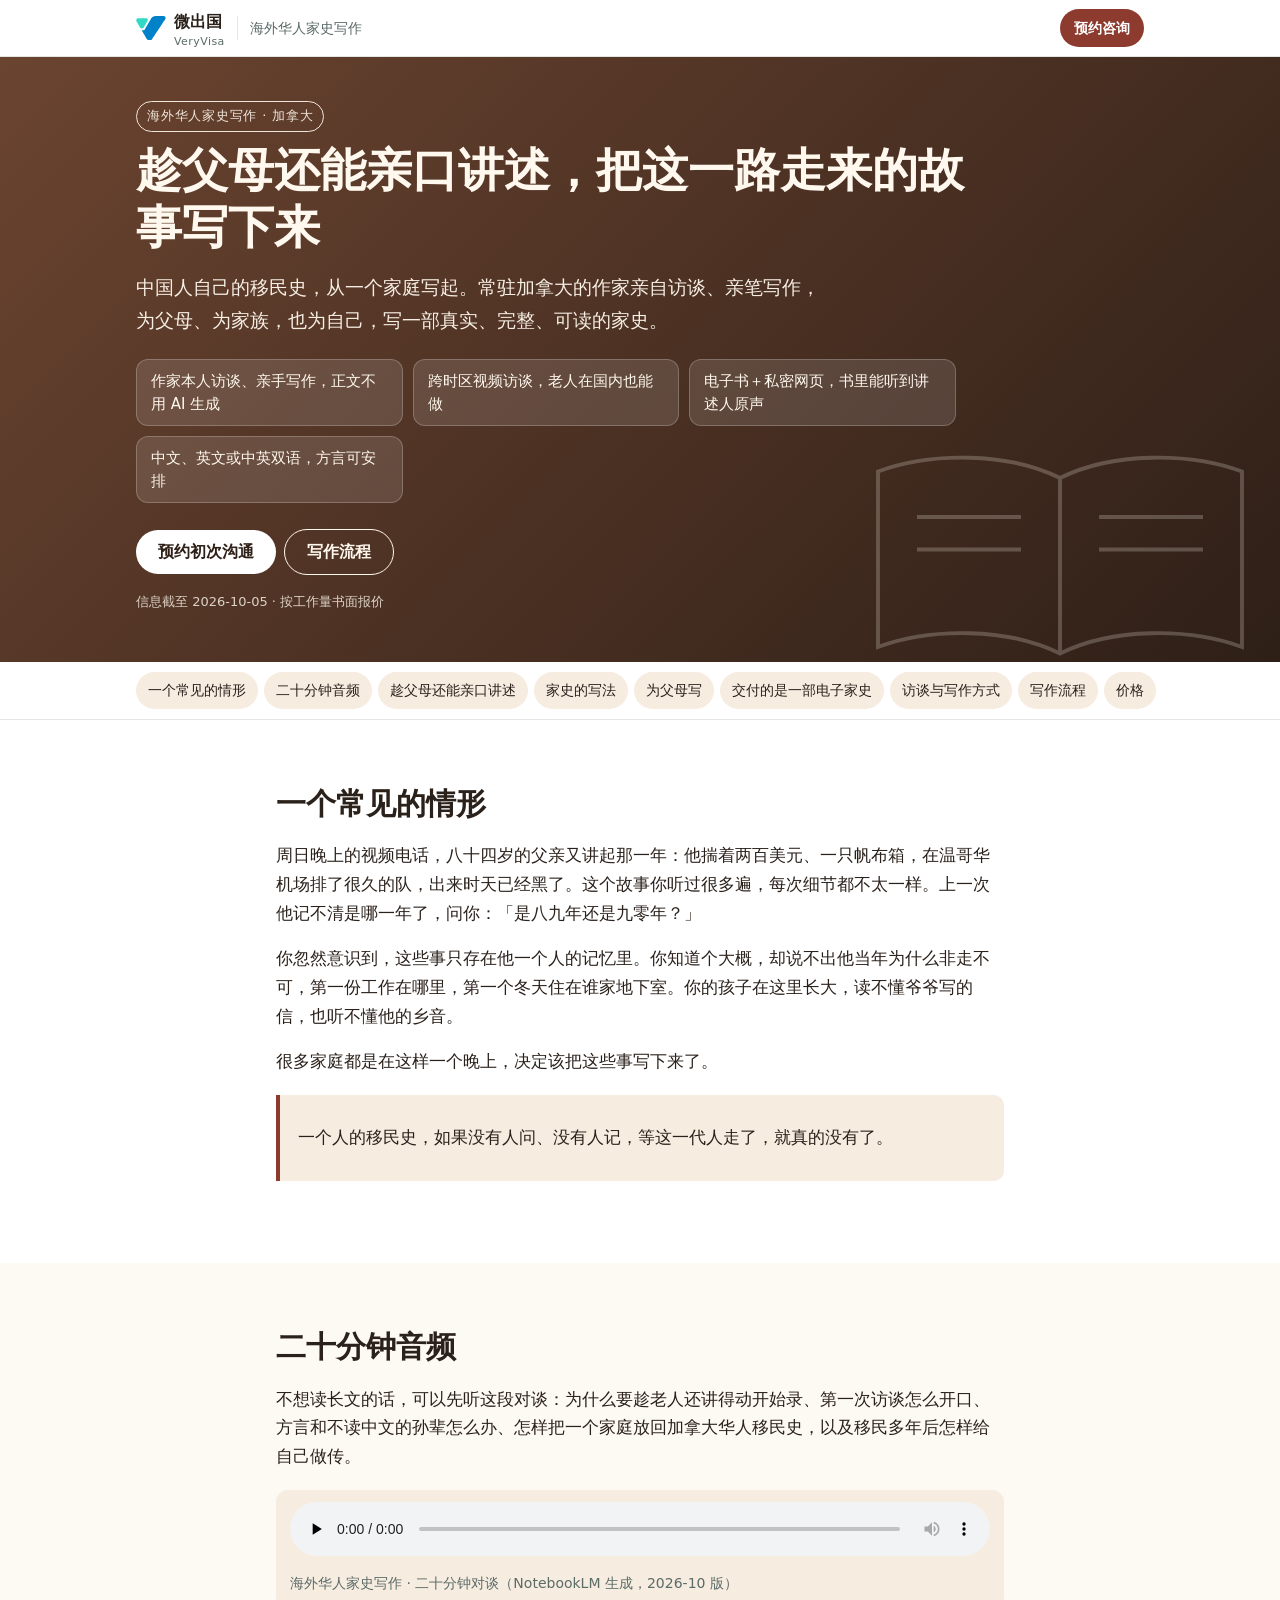
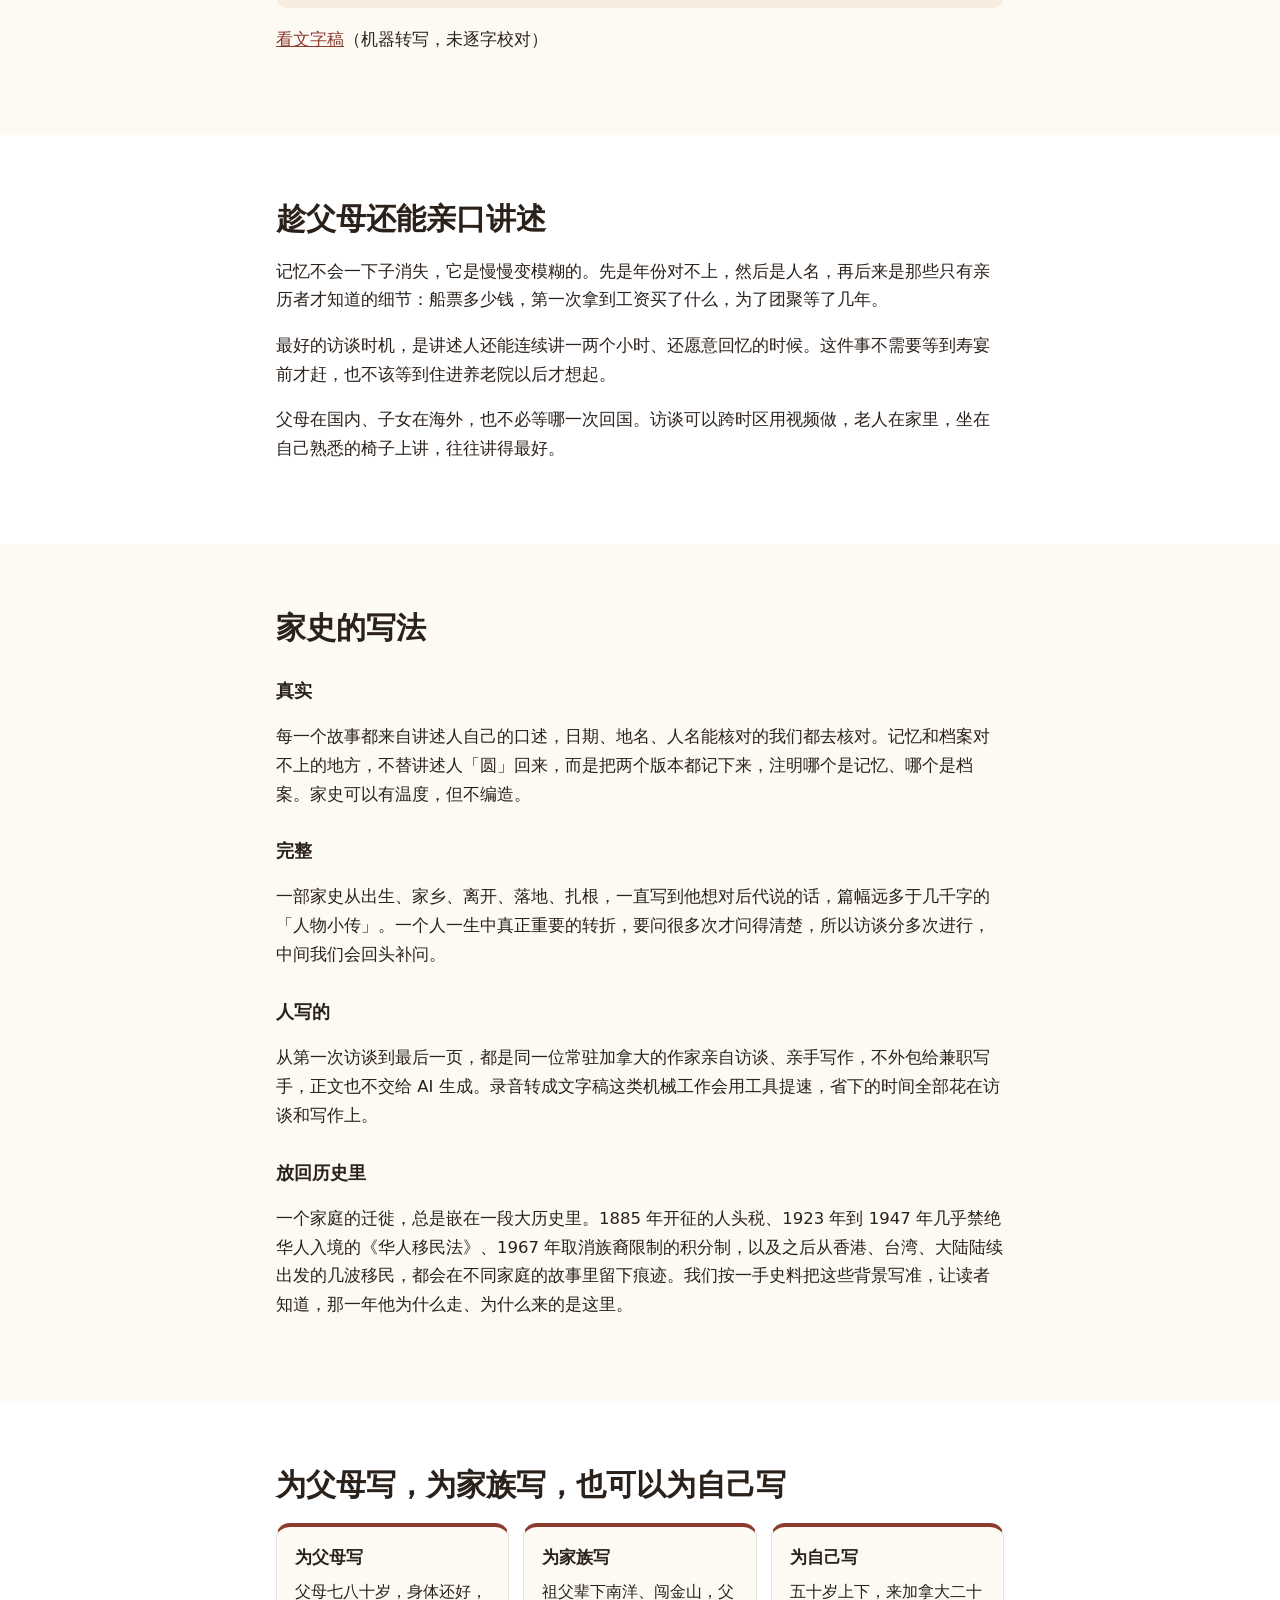
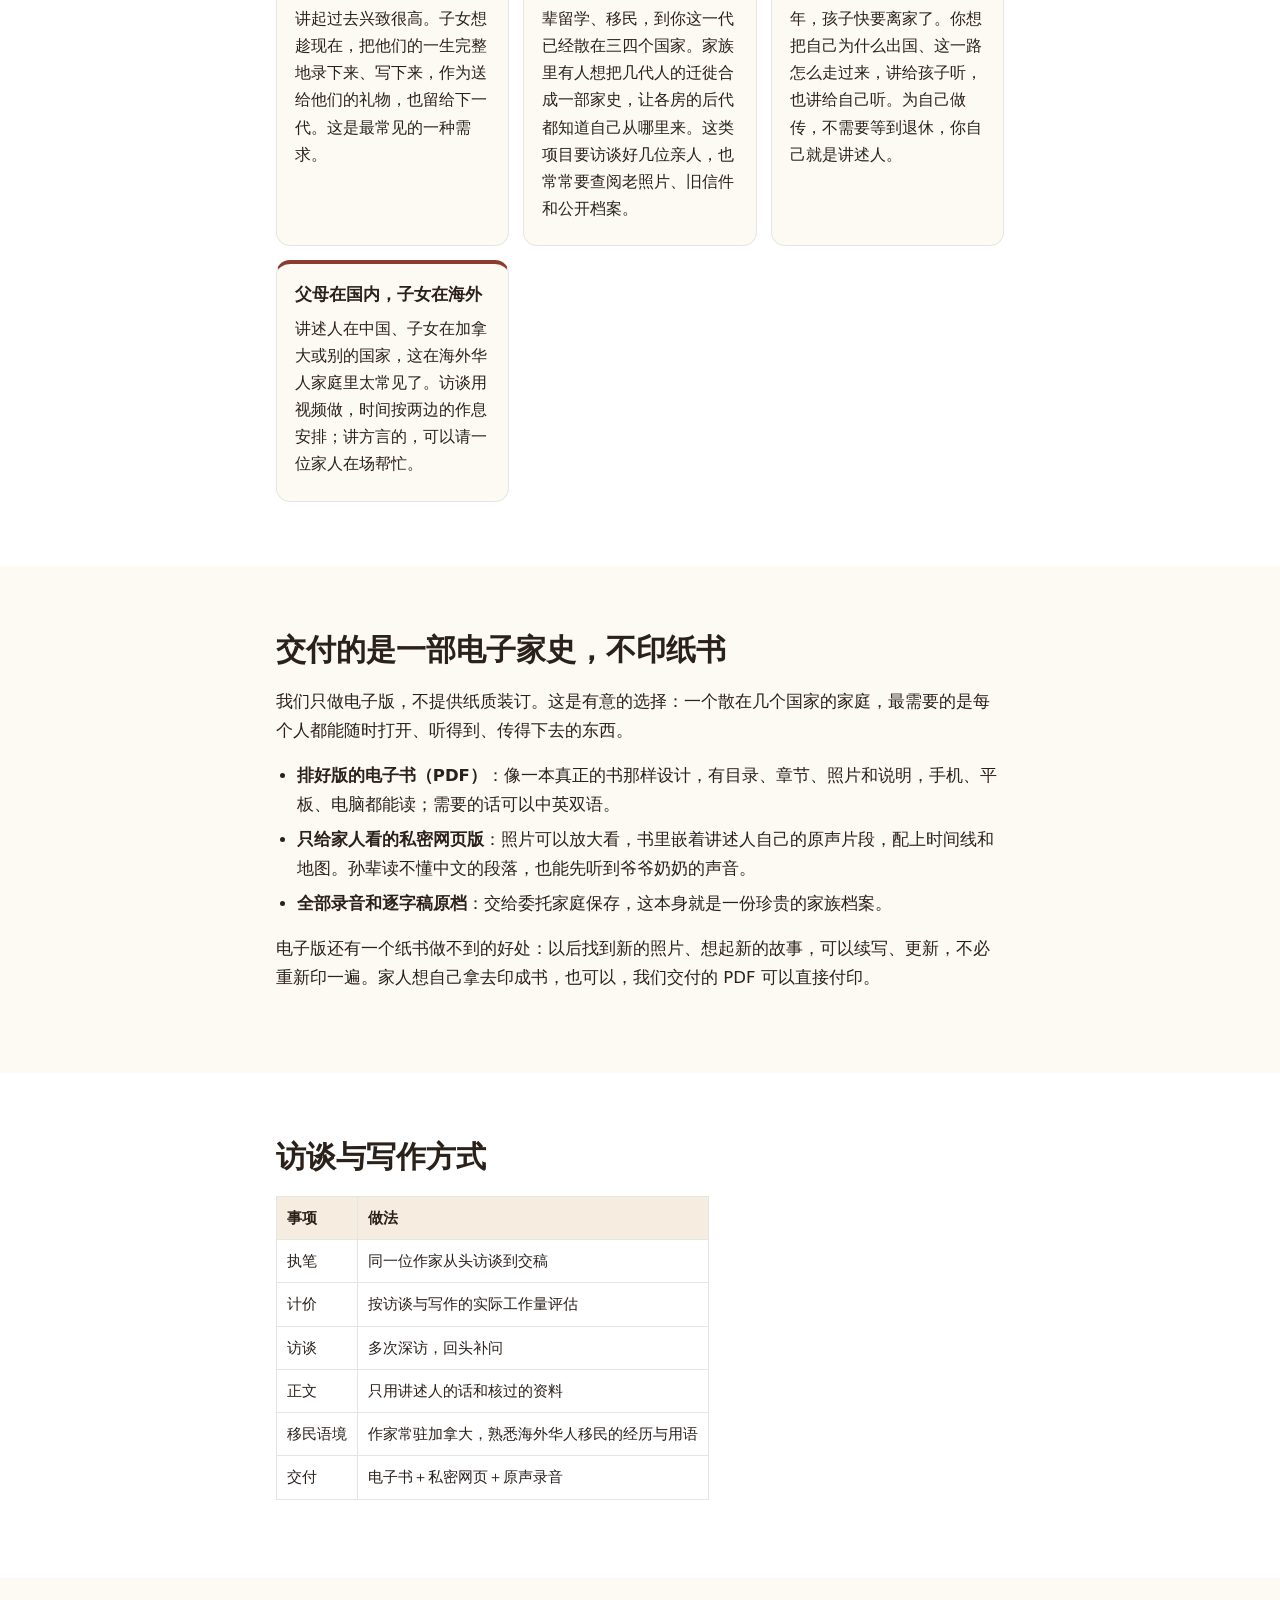
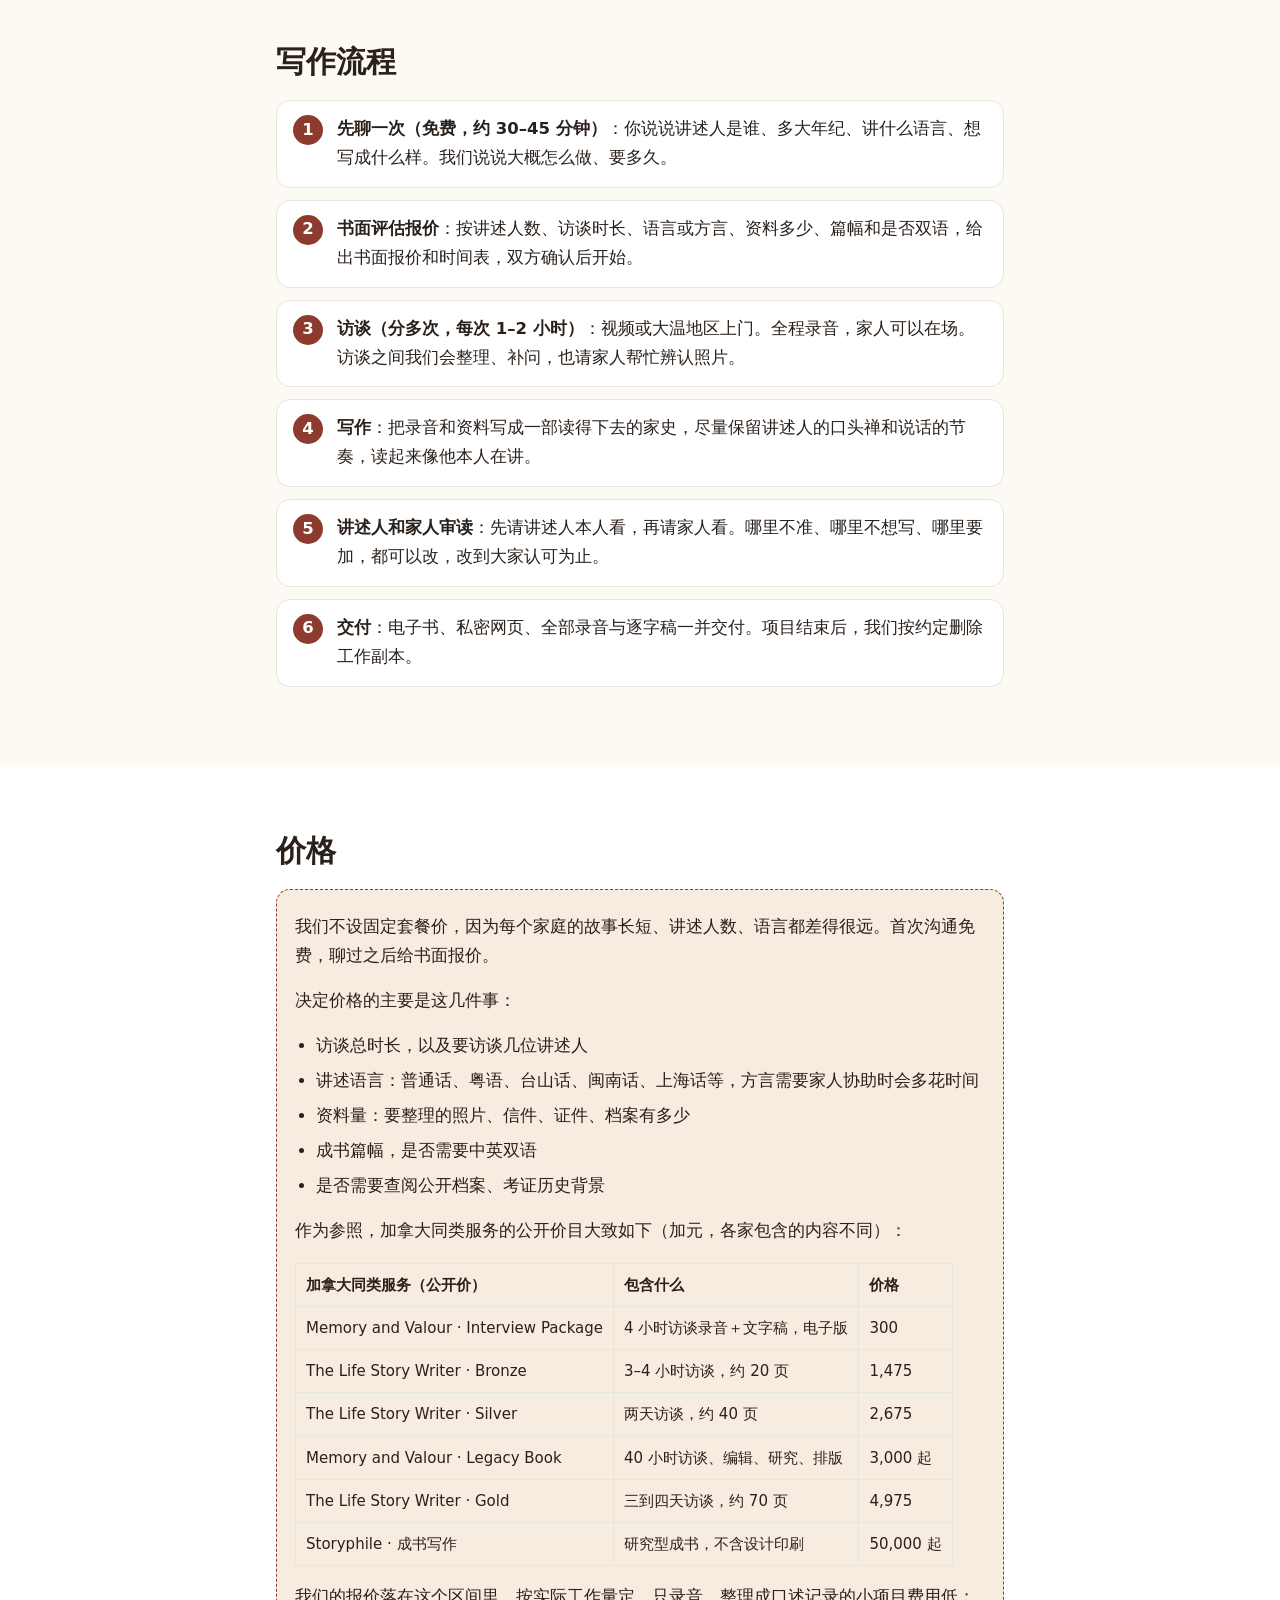
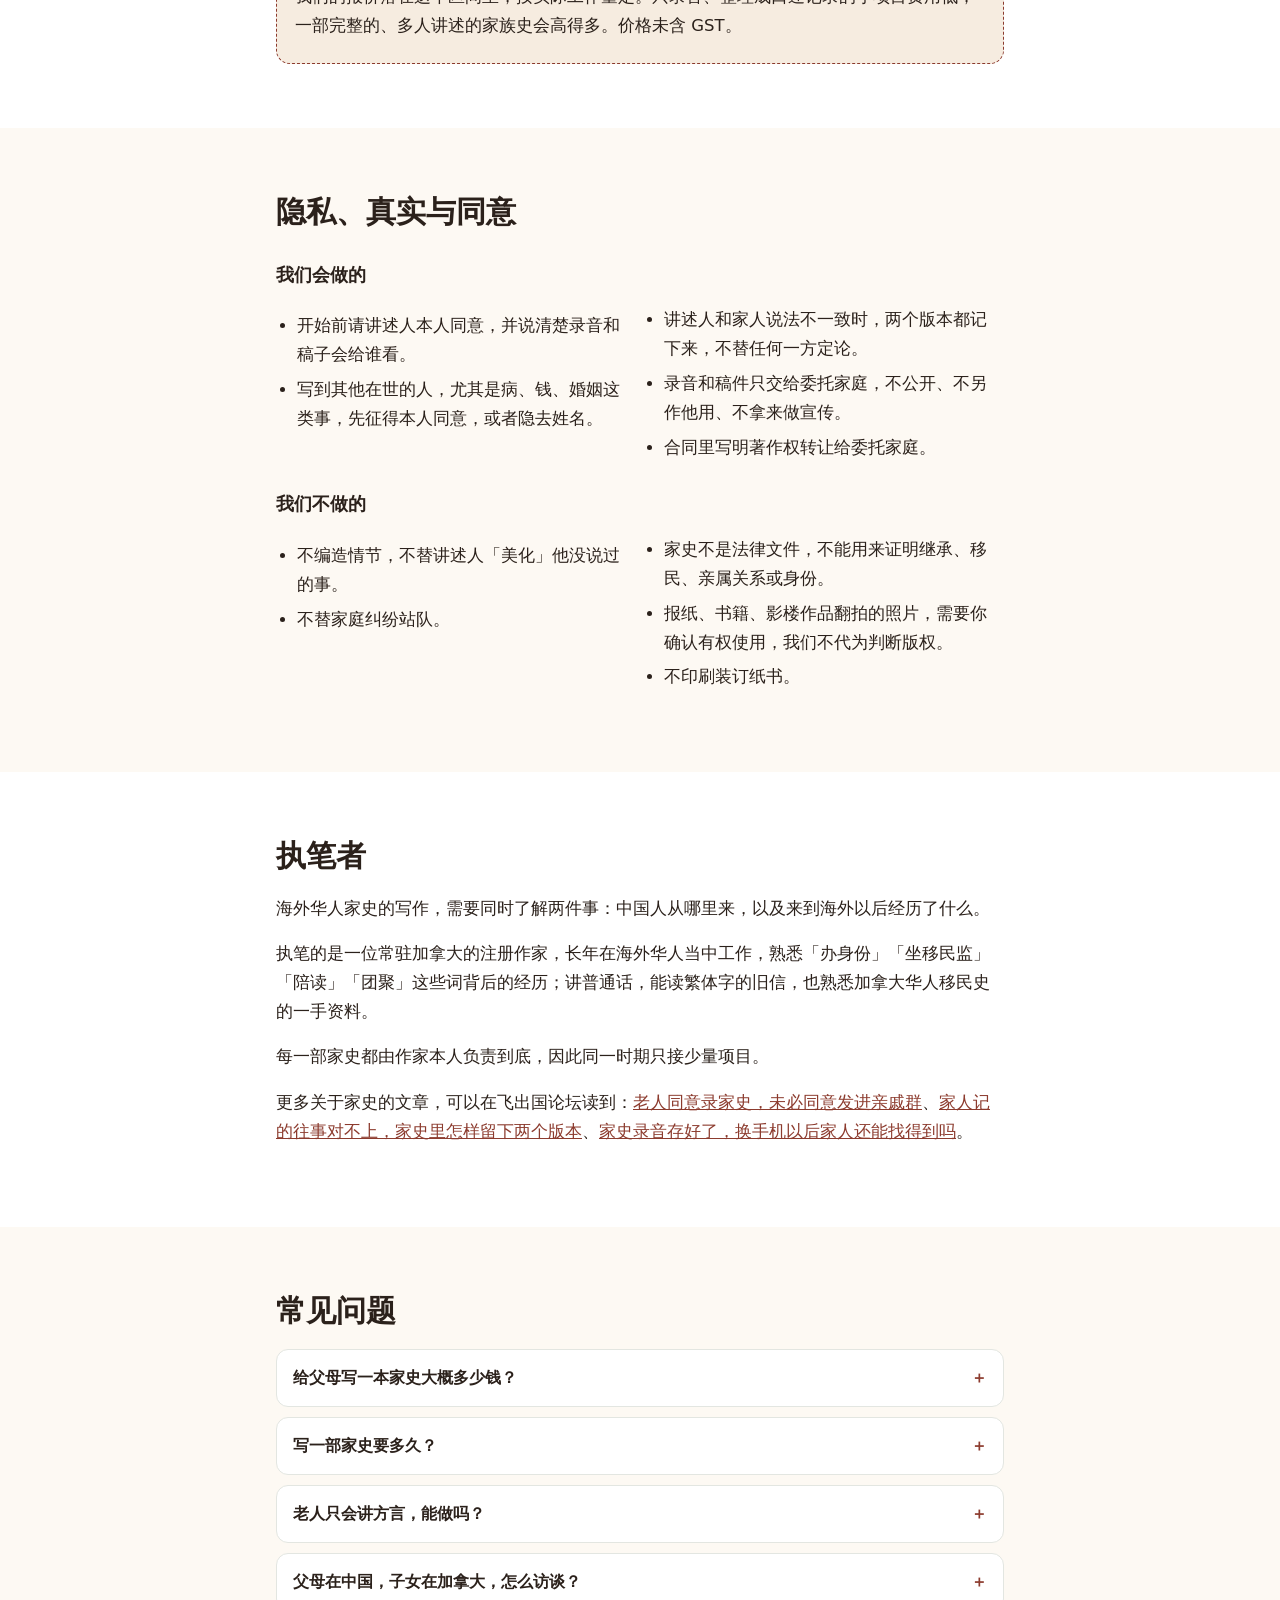
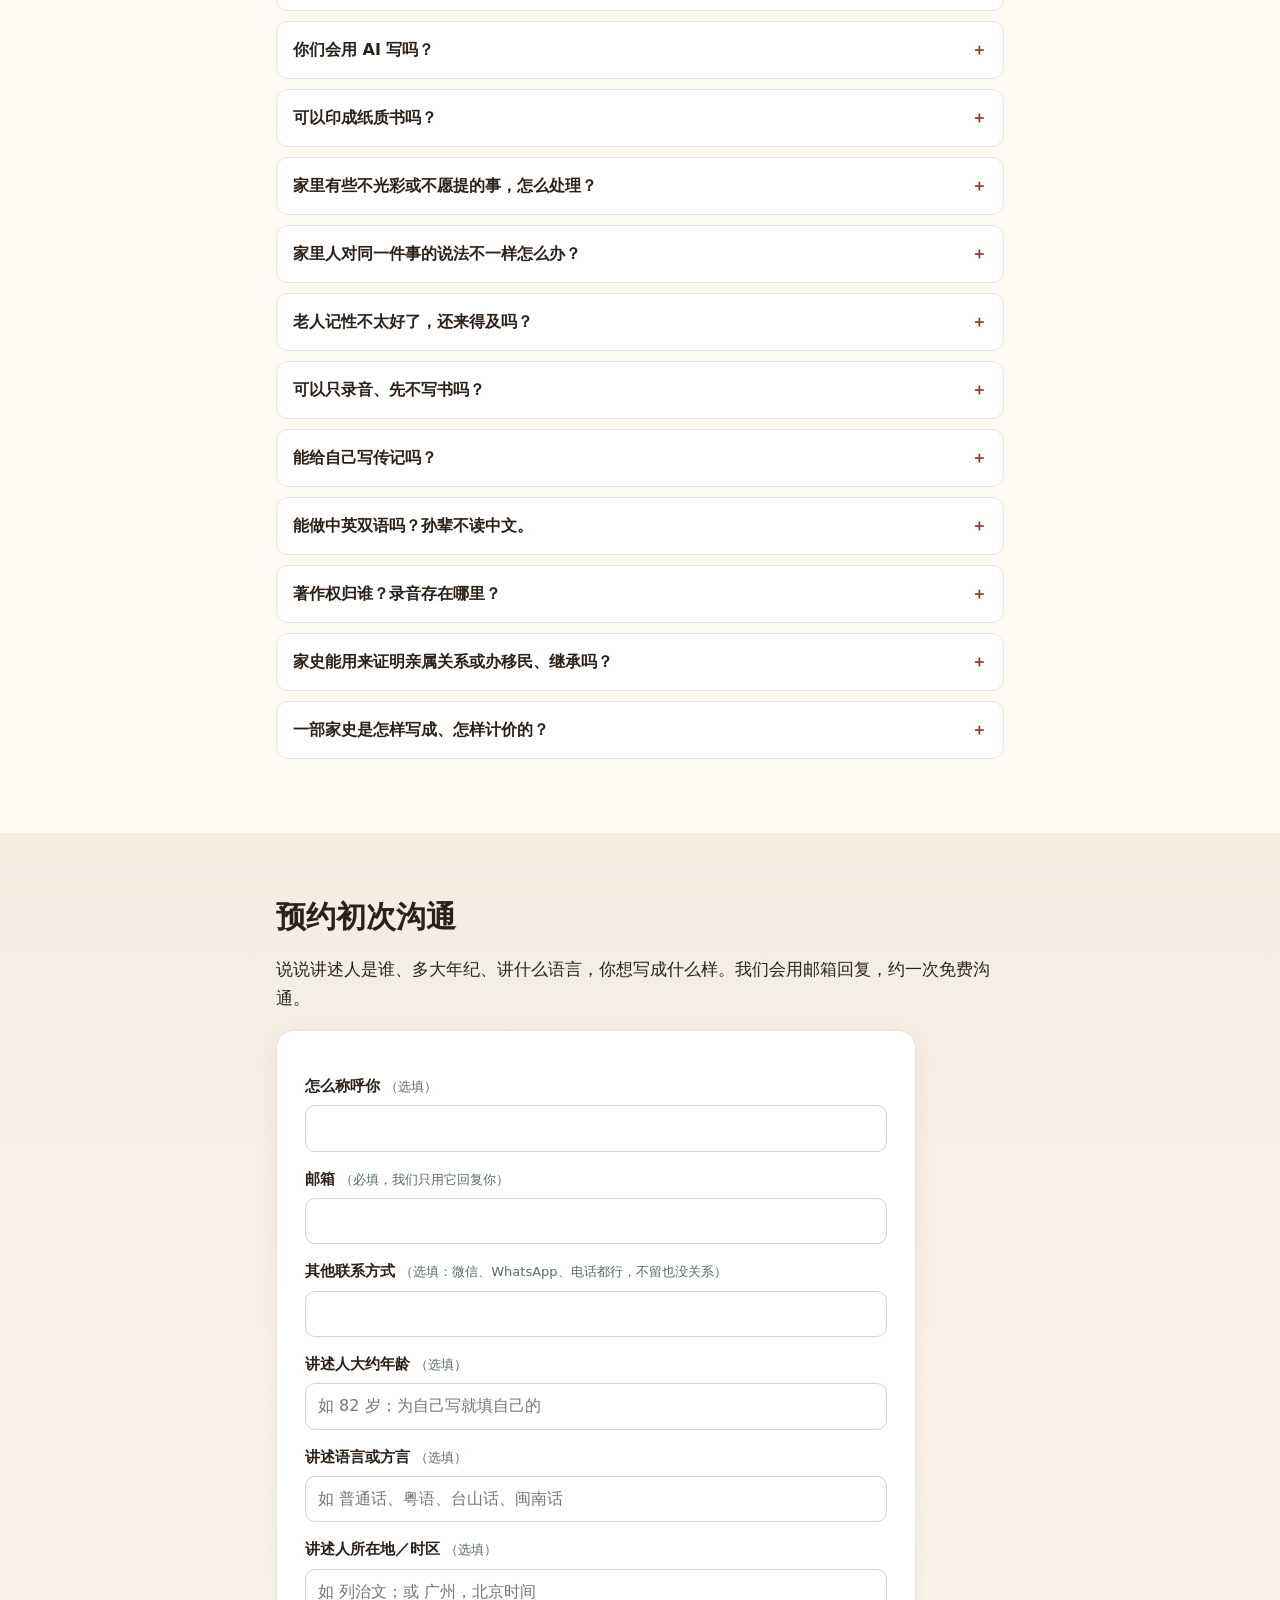
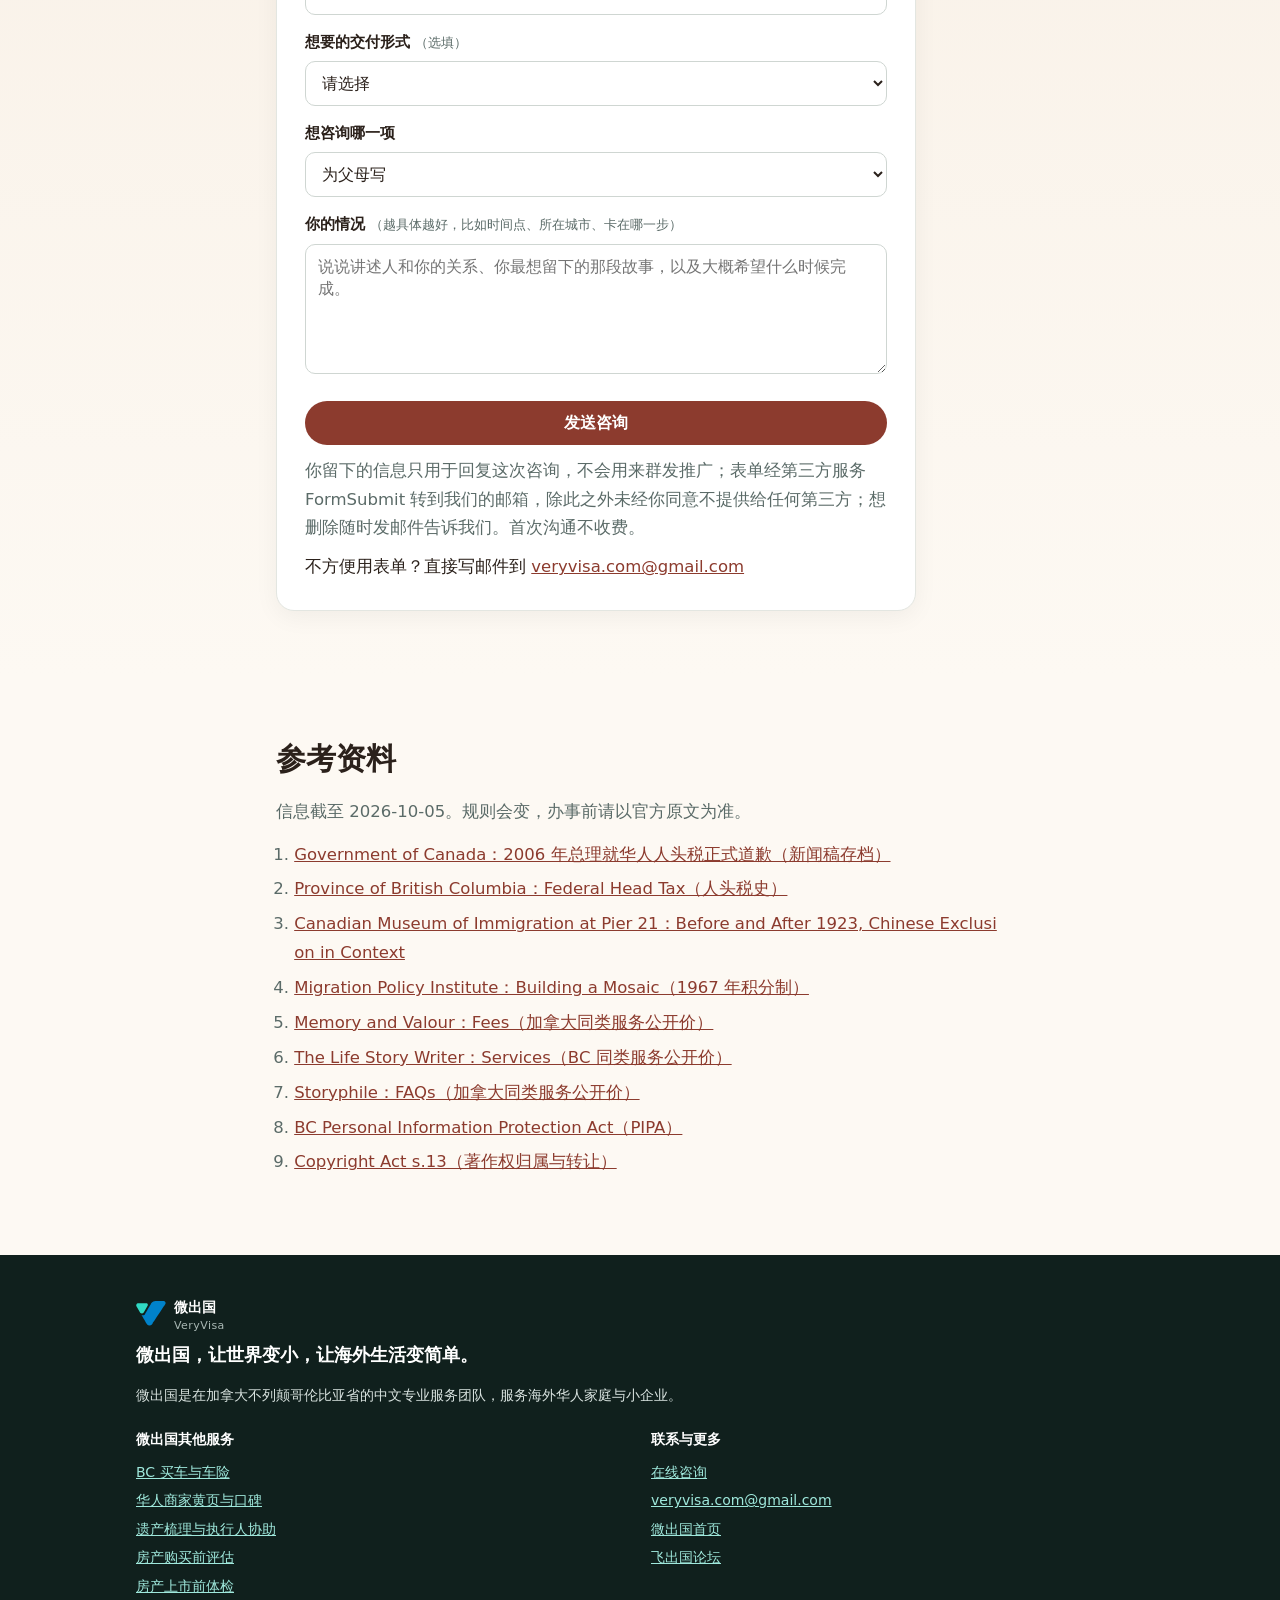
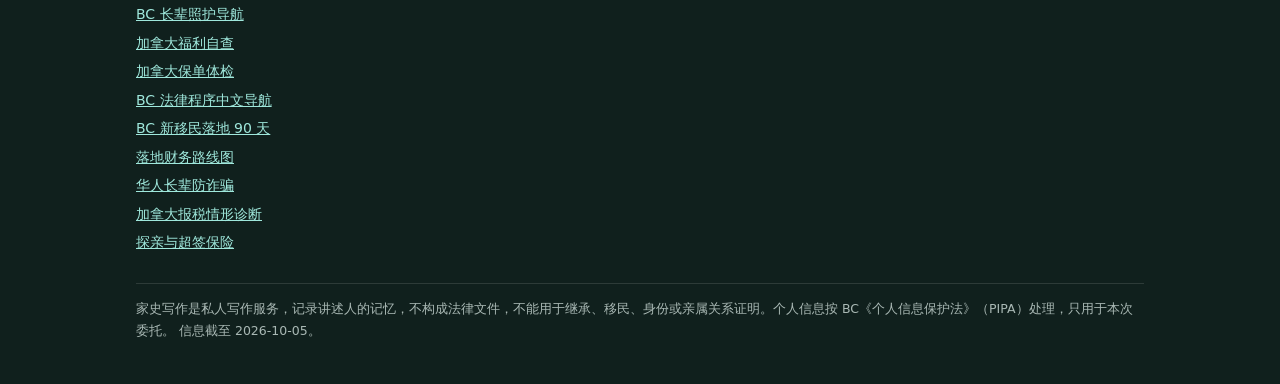
==== index.html @ d17878f5 "文案按品味与格调改写（site-copy-voice-2026-10-06）" ====
<!doctype html>
<html lang="zh-CN">
<head>
<meta charset="utf-8">
<meta name="viewport" content="width=device-width, initial-scale=1, viewport-fit=cover">
<title>海外华人家史写作：为父母、为家族、为自己写一部移民史 | 微出国</title>
<meta name="description" content="常驻加拿大的注册作家亲自访谈、亲手写作，为海外华人写家史与个人传记：真实、完整、不用 AI 生成正文；跨时区视频访谈，交付电子书与带原声录音的私密网页。按工作量报价，首次沟通免费。">
<meta name="keywords" content="家史写作,回忆录代写,海外华人家史,给父母写传记,口述历史,个人传记,温哥华 家史,移民史,family history writing Vancouver,memoir writer Chinese Canadian,personal historian Canada">
<link rel="canonical" href="https://veryvisa.github.io/chinese-family-history-writing/">
<meta name="theme-color" content="#2e1f17">
<meta property="og:type" content="website">
<meta property="og:locale" content="zh_CN">
<meta property="og:site_name" content="微出国 VeryVisa">
<meta property="og:title" content="趁父母还能亲口讲述，把这一路的移民故事写下来">
<meta property="og:description" content="常驻加拿大的注册作家亲自访谈、亲手写作，为海外华人写家史与个人传记：真实、完整、不用 AI 生成正文；跨时区视频访谈，交付电子书与带原声录音的私密网页。按工作量报价，首次沟通免费。">
<meta property="og:url" content="https://veryvisa.github.io/chinese-family-history-writing/">

<meta name="twitter:card" content="summary">
<link rel="icon" href="assets/mark.svg" type="image/svg+xml">
<link rel="alternate" type="text/plain" href="llms.txt" title="llms.txt">
<link rel="stylesheet" href="assets/site.css">
<style>:root{--accent:#8c3b2e;--accent-ink:#ffffff;--soft:#f6ece0;--ink:#2b211b;--bg:#fdf9f3;--hero-a:#6b4430;--hero-b:#2e1f17;--hero-ink:#fff8ee}</style>
<script type="application/ld+json">
{
 "@context": "https://schema.org",
 "@graph": [
  {
   "@type": "Organization",
   "@id": "https://veryvisa.github.io/#org",
   "name": "微出国 VeryVisa",
   "alternateName": [
    "微出国",
    "VeryVisa"
   ],
   "url": "https://veryvisa.github.io/",
   "slogan": "微出国，让世界变小，让海外生活变简单。",
   "description": "微出国是在加拿大不列颠哥伦比亚省的中文专业服务团队，服务海外华人家庭与小企业。",
   "email": "veryvisa.com@gmail.com"
  },
  {
   "@type": "Service",
   "@id": "https://veryvisa.github.io/chinese-family-history-writing/#service",
   "name": "海外华人家史与个人传记写作",
   "serviceType": "Family history and memoir writing (personal historian)",
   "description": "常驻加拿大的注册作家亲自访谈、亲手写作，为海外华人写家史与个人传记：真实、完整、不用 AI 生成正文；跨时区视频访谈，交付电子书与带原声录音的私密网页。按工作量报价，首次沟通免费。",
   "provider": {
    "@id": "https://veryvisa.github.io/#org"
   },
   "url": "https://veryvisa.github.io/chinese-family-history-writing/",
   "inLanguage": "zh-CN",
   "areaServed": [
    {
     "@type": "AdministrativeArea",
     "name": "British Columbia"
    },
    {
     "@type": "AdministrativeArea",
     "name": "Canada"
    },
    {
     "@type": "AdministrativeArea",
     "name": "Worldwide (remote interviews)"
    }
   ],
   "audience": {
    "@type": "Audience",
    "audienceType": "海外华人家庭"
   }
  },
  {
   "@type": "WebPage",
   "@id": "https://veryvisa.github.io/chinese-family-history-writing/",
   "url": "https://veryvisa.github.io/chinese-family-history-writing/",
   "name": "海外华人家史写作：为父母、为家族、为自己写一部移民史 | 微出国",
   "description": "常驻加拿大的注册作家亲自访谈、亲手写作，为海外华人写家史与个人传记：真实、完整、不用 AI 生成正文；跨时区视频访谈，交付电子书与带原声录音的私密网页。按工作量报价，首次沟通免费。",
   "inLanguage": "zh-CN",
   "dateModified": "2026-10-05",
   "about": {
    "@id": "https://veryvisa.github.io/chinese-family-history-writing/#service"
   },
   "publisher": {
    "@id": "https://veryvisa.github.io/#org"
   }
  },
  {
   "@type": "FAQPage",
   "@id": "https://veryvisa.github.io/chinese-family-history-writing/#faq",
   "mainEntity": [
    {
     "@type": "Question",
     "name": "给父母写一本家史大概多少钱？",
     "acceptedAnswer": {
      "@type": "Answer",
      "text": "按工作量报价，不设固定套餐。决定价格的是访谈总时长、讲述人数、语言或方言、资料多少、篇幅和是否双语。加拿大同类服务的公开价从几百加元（只录音整理）到约 1,500–5,000 加元（几小时到几天访谈、20–70 页），完整的研究型家族史可以上万。我们的报价落在这个区间里，首次沟通免费，聊过后给书面报价。"
     }
    },
    {
     "@type": "Question",
     "name": "写一部家史要多久？",
     "acceptedAnswer": {
      "@type": "Answer",
      "text": "只做口述记录的小项目一般一两个月；一部完整的个人传记通常三到六个月；多人讲述的家族史可能更长。讲述人的身体和时间优先，我们跟着他们的节奏走。"
     }
    },
    {
     "@type": "Question",
     "name": "老人只会讲方言，能做吗？",
     "acceptedAnswer": {
      "@type": "Answer",
      "text": "能。咨询时告诉我们是哪种方言。听得准的我们直接访谈；听不准的部分，会请一位家人在场帮忙转述，并在稿子里注明哪些是转述。粤语、台山话、闽南话、上海话等都可以这样安排。"
     }
    },
    {
     "@type": "Question",
     "name": "父母在中国，子女在加拿大，怎么访谈？",
     "acceptedAnswer": {
      "@type": "Answer",
      "text": "用视频访谈，时间按两边作息排。老人在自己家里讲往往讲得最好，家里有人帮忙架好手机或平板就行。录音保存在加拿大这一边。"
     }
    },
    {
     "@type": "Question",
     "name": "你们会用 AI 写吗？",
     "acceptedAnswer": {
      "@type": "Answer",
      "text": "正文不用 AI 生成。录音转逐字稿、整理时间线这类机械工作会用工具提速，但每一段文字都由作家本人根据访谈和资料写成，也由作家本人负责。"
     }
    },
    {
     "@type": "Question",
     "name": "可以印成纸质书吗？",
     "acceptedAnswer": {
      "@type": "Answer",
      "text": "我们不提供印刷装订，只交付电子版：排好版的 PDF 电子书和只给家人看的私密网页。交付的 PDF 可以直接拿去付印，家人想自己印几本也可以。"
     }
    },
    {
     "@type": "Question",
     "name": "家里有些不光彩或不愿提的事，怎么处理？",
     "acceptedAnswer": {
      "@type": "Answer",
      "text": "讲述人有权决定哪些写、哪些不写。写到其他在世亲人的病、钱、婚姻等敏感事，先征得本人同意，或者隐去姓名。初稿先给讲述人本人看，不想留的可以删。"
     }
    },
    {
     "@type": "Question",
     "name": "家里人对同一件事的说法不一样怎么办？",
     "acceptedAnswer": {
      "@type": "Answer",
      "text": "不替任何一方定论。能用档案或旧文件核对的去核对；核对不了的，两个说法都记下来，注明是谁讲的。很多家史里，这样的「两个版本」本身就是故事。"
     }
    },
    {
     "@type": "Question",
     "name": "老人记性不太好了，还来得及吗？",
     "acceptedAnswer": {
      "@type": "Answer",
      "text": "越早越好，但不必等到完美状态。访谈会分成多次、每次时间不长，用老照片、旧物和地点帮他回忆，往往能想起很多事。记不清的地方照实写「记不清」，不硬补。"
     }
    },
    {
     "@type": "Question",
     "name": "可以只录音、先不写书吗？",
     "acceptedAnswer": {
      "@type": "Answer",
      "text": "可以。先做几次访谈，交付全部录音和逐字稿，整理成一份按时间排列的口述记录。以后想写成完整的家史，再在这个基础上继续。"
     }
    },
    {
     "@type": "Question",
     "name": "能给自己写传记吗？",
     "acceptedAnswer": {
      "@type": "Answer",
      "text": "能，你自己就是讲述人。很多人在五十岁上下、孩子快离家时开始想这件事。为自己写可以更从容，访谈之外你也可以提供日记、信件、照片。"
     }
    },
    {
     "@type": "Question",
     "name": "能做中英双语吗？孙辈不读中文。",
     "acceptedAnswer": {
      "@type": "Answer",
      "text": "能。可以做中英对照，也可以中文为主、关键章节配英文。私密网页版里，孙辈还能直接听到祖辈的原声。双语会增加工作量，报价里会单列。"
     }
    },
    {
     "@type": "Question",
     "name": "著作权归谁？录音存在哪里？",
     "acceptedAnswer": {
      "@type": "Answer",
      "text": "合同里写明，成品的著作权转让给委托家庭。录音与稿件只交给委托家庭，不公开、不做宣传；工作期间保存在加拿大，项目结束后按约定删除我们的工作副本，原档交给你们保存。"
     }
    },
    {
     "@type": "Question",
     "name": "家史能用来证明亲属关系或办移民、继承吗？",
     "acceptedAnswer": {
      "@type": "Answer",
      "text": "不能。家史记录的是讲述人的记忆，不是法律文件。需要证明亲属关系、继承或身份的，要走公证与官方档案。"
     }
    },
    {
     "@type": "Question",
     "name": "一部家史是怎样写成、怎样计价的？",
     "acceptedAnswer": {
      "@type": "Answer",
      "text": "由同一位常驻加拿大的作家从头访谈到交稿，多次深访、核对史实，交付可以听到讲述人原声的电子家史。价格按访谈与写作的实际工作量评估，不按字数计价。"
     }
    }
   ]
  }
 ]
}
</script>
</head>
<body>
<header class="vv-top"><div class="wrap">
<a class="vv-brand" href="https://veryvisa.github.io/" aria-label="微出国首页"><svg viewBox="102.305 90.391 73.617 59.957" xmlns="http://www.w3.org/2000/svg">
<path fill="#30D9C4" d="M 107.894531 95.808594 L 127.277344 95.808594 C 127.277344 95.808594 129.507812 95.628906 130.835938 97.679688 C 131.585938 98.910156 131.65625 100.316406 131.082031 101.546875 L 121.609375 117.953125 C 121.609375 117.953125 120.335938 120.65625 117.011719 120.824219 C 113.714844 120.910156 112.242188 118.40625 112.242188 118.40625 L 103.722656 103.652344 C 103.722656 103.652344 102.304688 101.792969 103.09375 99.332031 C 103.878906 96.878906 106.148438 95.773438 107.894531 95.808594 "/>
<path fill="#0082CA" d="M 115.964844 124.792969 C 115.847656 124.59375 116.09375 124.378906 116.277344 124.519531 C 117.195312 125.21875 118.664062 125.902344 120.683594 125.515625 C 122.164062 125.210938 123.550781 124.296875 124.402344 122.757812 C 125.242188 121.300781 138.8125 97.8125 138.8125 97.8125 C 138.8125 97.8125 141.9375 90.917969 150.207031 90.550781 L 169.96875 90.550781 C 169.96875 90.550781 173 90.390625 174.503906 93.40625 C 175.921875 96.433594 173.941406 98.695312 173.667969 99.109375 C 173.394531 99.523438 142.203125 146.726562 142.203125 146.726562 C 142.203125 146.726562 140.003906 150.347656 135.40625 150.347656 C 130.808594 150.347656 128.707031 146.878906 128.417969 146.398438 C 128.175781 145.992188 118.835938 129.78125 115.964844 124.792969 "/></svg><span>微出国<small>VeryVisa</small></span></a>
<span class="vv-site">海外华人家史写作</span>
<a class="vv-cta" href="#contact">预约咨询</a>
</div></header>
<main>
<section class="hero"><div class="motif" aria-hidden="true"><svg viewBox="0 0 400 200" fill="none" stroke="currentColor" stroke-width="3"><path d="M200 50 C160 30 100 30 60 45 V180 C100 165 160 165 200 185 C240 165 300 165 340 180 V45 C300 30 240 30 200 50 Z M200 50 V185"/><path d="M90 80 H170 M90 105 H170 M230 80 H310 M230 105 H310"/></svg></div><div class="wrap">
<p class="kicker">海外华人家史写作 · 加拿大</p>
<h1>趁父母还能亲口讲述，把这一路走来的故事写下来</h1>
<p class="sub">中国人自己的移民史，从一个家庭写起。常驻加拿大的作家亲自访谈、亲笔写作，为父母、为家族，也为自己，写一部真实、完整、可读的家史。</p>
<ul class="hero-points"><li>作家本人访谈、亲手写作，正文不用 AI 生成</li><li>跨时区视频访谈，老人在国内也能做</li><li>电子书＋私密网页，书里能听到讲述人原声</li><li>中文、英文或中英双语，方言可安排</li></ul>
<a class="btn btn-primary" href="#contact">预约初次沟通</a><a class="btn btn-ghost" href="#story">写作流程</a>
<p class="asof">信息截至 2026-10-05 · 按工作量书面报价</p>
</div></section>
<nav class="toc" aria-label="本页目录"><div class="wrap"><a href="#story">一个常见的情形</a><a href="#listen">二十分钟音频</a><a href="#why">趁父母还能亲口讲述</a><a href="#what">家史的写法</a><a href="#who">为父母写</a><a href="#deliver">交付的是一部电子家史</a><a href="#diff">访谈与写作方式</a><a href="#how">写作流程</a><a href="#price">价格</a><a href="#privacy">隐私</a><a href="#us">执笔者</a><a href="#faq">常见问题</a><a href="#contact">咨询</a></div></nav>
<section class="sec" id="story"><div class="wrap narrow"><h2>一个常见的情形</h2>
<p>周日晚上的视频电话，八十四岁的父亲又讲起那一年：他揣着两百美元、一只帆布箱，在温哥华机场排了很久的队，出来时天已经黑了。这个故事你听过很多遍，每次细节都不太一样。上一次他记不清是哪一年了，问你：「是八九年还是九零年？」</p>
<p>你忽然意识到，这些事只存在他一个人的记忆里。你知道个大概，却说不出他当年为什么非走不可，第一份工作在哪里，第一个冬天住在谁家地下室。你的孩子在这里长大，读不懂爷爷写的信，也听不懂他的乡音。</p>
<p>很多家庭都是在这样一个晚上，决定该把这些事写下来了。</p>
<blockquote><p>一个人的移民史，如果没有人问、没有人记，等这一代人走了，就真的没有了。</p></blockquote>
</div></section><section class="sec" id="listen"><div class="wrap narrow"><h2>二十分钟音频</h2>
<p>不想读长文的话，可以先听这段对谈：为什么要趁老人还讲得动开始录、第一次访谈怎么开口、方言和不读中文的孙辈怎么办、怎样把一个家庭放回加拿大华人移民史，以及移民多年后怎样给自己做传。</p>
<figure class="audio"><audio controls preload="none" src="assets/family-history-talk-2026-10.m4a"></audio><figcaption>海外华人家史写作 · 二十分钟对谈（NotebookLM 生成，2026-10 版）</figcaption></figure>
<p><a href="assets/family-history-talk-transcript.txt">看文字稿</a>（机器转写，未逐字校对）</p>
</div></section><section class="sec" id="why"><div class="wrap narrow"><h2>趁父母还能亲口讲述</h2>
<p>记忆不会一下子消失，它是慢慢变模糊的。先是年份对不上，然后是人名，再后来是那些只有亲历者才知道的细节：船票多少钱，第一次拿到工资买了什么，为了团聚等了几年。</p>
<p>最好的访谈时机，是讲述人还能连续讲一两个小时、还愿意回忆的时候。这件事不需要等到寿宴前才赶，也不该等到住进养老院以后才想起。</p>
<p>父母在国内、子女在海外，也不必等哪一次回国。访谈可以跨时区用视频做，老人在家里，坐在自己熟悉的椅子上讲，往往讲得最好。</p>
</div></section><section class="sec" id="what"><div class="wrap narrow"><h2>家史的写法</h2>
<h3>真实</h3>
<p>每一个故事都来自讲述人自己的口述，日期、地名、人名能核对的我们都去核对。记忆和档案对不上的地方，不替讲述人「圆」回来，而是把两个版本都记下来，注明哪个是记忆、哪个是档案。家史可以有温度，但不编造。</p>
<h3>完整</h3>
<p>一部家史从出生、家乡、离开、落地、扎根，一直写到他想对后代说的话，篇幅远多于几千字的「人物小传」。一个人一生中真正重要的转折，要问很多次才问得清楚，所以访谈分多次进行，中间我们会回头补问。</p>
<h3>人写的</h3>
<p>从第一次访谈到最后一页，都是同一位常驻加拿大的作家亲自访谈、亲手写作，不外包给兼职写手，正文也不交给 AI 生成。录音转成文字稿这类机械工作会用工具提速，省下的时间全部花在访谈和写作上。</p>
<h3>放回历史里</h3>
<p>一个家庭的迁徙，总是嵌在一段大历史里。1885 年开征的人头税、1923 年到 1947 年几乎禁绝华人入境的《华人移民法》、1967 年取消族裔限制的积分制，以及之后从香港、台湾、大陆陆续出发的几波移民，都会在不同家庭的故事里留下痕迹。我们按一手史料把这些背景写准，让读者知道，那一年他为什么走、为什么来的是这里。</p>
</div></section><section class="sec" id="who"><div class="wrap narrow"><h2>为父母写，为家族写，也可以为自己写</h2>
<div class="cards"><div class="card"><h3>为父母写</h3><p>父母七八十岁，身体还好，讲起过去兴致很高。子女想趁现在，把他们的一生完整地录下来、写下来，作为送给他们的礼物，也留给下一代。这是最常见的一种需求。</p></div><div class="card"><h3>为家族写</h3><p>祖父辈下南洋、闯金山，父辈留学、移民，到你这一代已经散在三四个国家。家族里有人想把几代人的迁徙合成一部家史，让各房的后代都知道自己从哪里来。这类项目要访谈好几位亲人，也常常要查阅老照片、旧信件和公开档案。</p></div><div class="card"><h3>为自己写</h3><p>五十岁上下，来加拿大二十年，孩子快要离家了。你想把自己为什么出国、这一路怎么走过来，讲给孩子听，也讲给自己听。为自己做传，不需要等到退休，你自己就是讲述人。</p></div><div class="card"><h3>父母在国内，子女在海外</h3><p>讲述人在中国、子女在加拿大或别的国家，这在海外华人家庭里太常见了。访谈用视频做，时间按两边的作息安排；讲方言的，可以请一位家人在场帮忙。</p></div></div>
</div></section><section class="sec" id="deliver"><div class="wrap narrow"><h2>交付的是一部电子家史，不印纸书</h2>
<p>我们只做电子版，不提供纸质装订。这是有意的选择：一个散在几个国家的家庭，最需要的是每个人都能随时打开、听得到、传得下去的东西。</p>
<ul><li><strong>排好版的电子书（PDF）</strong>：像一本真正的书那样设计，有目录、章节、照片和说明，手机、平板、电脑都能读；需要的话可以中英双语。</li><li><strong>只给家人看的私密网页版</strong>：照片可以放大看，书里嵌着讲述人自己的原声片段，配上时间线和地图。孙辈读不懂中文的段落，也能先听到爷爷奶奶的声音。</li><li><strong>全部录音和逐字稿原档</strong>：交给委托家庭保存，这本身就是一份珍贵的家族档案。</li></ul>
<p>电子版还有一个纸书做不到的好处：以后找到新的照片、想起新的故事，可以续写、更新，不必重新印一遍。家人想自己拿去印成书，也可以，我们交付的 PDF 可以直接付印。</p>
</div></section><section class="sec" id="diff"><div class="wrap narrow"><h2>访谈与写作方式</h2>
<table><thead><tr><th>事项</th><th>做法</th></tr></thead><tbody><tr><td>执笔</td><td>同一位作家从头访谈到交稿</td></tr><tr><td>计价</td><td>按访谈与写作的实际工作量评估</td></tr><tr><td>访谈</td><td>多次深访，回头补问</td></tr><tr><td>正文</td><td>只用讲述人的话和核过的资料</td></tr><tr><td>移民语境</td><td>作家常驻加拿大，熟悉海外华人移民的经历与用语</td></tr><tr><td>交付</td><td>电子书＋私密网页＋原声录音</td></tr></tbody></table>
</div></section><section class="sec" id="how"><div class="wrap narrow"><h2>写作流程</h2>
<ol class="steps"><li><strong>先聊一次（免费，约 30–45 分钟）</strong>：你说说讲述人是谁、多大年纪、讲什么语言、想写成什么样。我们说说大概怎么做、要多久。</li><li><strong>书面评估报价</strong>：按讲述人数、访谈时长、语言或方言、资料多少、篇幅和是否双语，给出书面报价和时间表，双方确认后开始。</li><li><strong>访谈（分多次，每次 1–2 小时）</strong>：视频或大温地区上门。全程录音，家人可以在场。访谈之间我们会整理、补问，也请家人帮忙辨认照片。</li><li><strong>写作</strong>：把录音和资料写成一部读得下去的家史，尽量保留讲述人的口头禅和说话的节奏，读起来像他本人在讲。</li><li><strong>讲述人和家人审读</strong>：先请讲述人本人看，再请家人看。哪里不准、哪里不想写、哪里要加，都可以改，改到大家认可为止。</li><li><strong>交付</strong>：电子书、私密网页、全部录音与逐字稿一并交付。项目结束后，我们按约定删除工作副本。</li></ol>
</div></section><section class="sec" id="price"><div class="wrap narrow"><h2>价格</h2>
<div class="note-box"><p>我们不设固定套餐价，因为每个家庭的故事长短、讲述人数、语言都差得很远。首次沟通免费，聊过之后给书面报价。</p>
<p>决定价格的主要是这几件事：</p>
<ul><li>访谈总时长，以及要访谈几位讲述人</li><li>讲述语言：普通话、粤语、台山话、闽南话、上海话等，方言需要家人协助时会多花时间</li><li>资料量：要整理的照片、信件、证件、档案有多少</li><li>成书篇幅，是否需要中英双语</li><li>是否需要查阅公开档案、考证历史背景</li></ul>
<p>作为参照，加拿大同类服务的公开价目大致如下（加元，各家包含的内容不同）：</p>
<table><thead><tr><th>加拿大同类服务（公开价）</th><th>包含什么</th><th>价格</th></tr></thead><tbody><tr><td>Memory and Valour · Interview Package</td><td>4 小时访谈录音＋文字稿，电子版</td><td>300</td></tr><tr><td>The Life Story Writer · Bronze</td><td>3–4 小时访谈，约 20 页</td><td>1,475</td></tr><tr><td>The Life Story Writer · Silver</td><td>两天访谈，约 40 页</td><td>2,675</td></tr><tr><td>Memory and Valour · Legacy Book</td><td>40 小时访谈、编辑、研究、排版</td><td>3,000 起</td></tr><tr><td>The Life Story Writer · Gold</td><td>三到四天访谈，约 70 页</td><td>4,975</td></tr><tr><td>Storyphile · 成书写作</td><td>研究型成书，不含设计印刷</td><td>50,000 起</td></tr></tbody></table>
<p>我们的报价落在这个区间里，按实际工作量定。只录音、整理成口述记录的小项目费用低；一部完整的、多人讲述的家族史会高得多。价格未含 GST。</p></div>
</div></section><section class="sec" id="privacy"><div class="wrap narrow"><h2>隐私、真实与同意</h2>
<div class="split-list"><h3>我们会做的</h3>
<ul><li>开始前请讲述人本人同意，并说清楚录音和稿子会给谁看。</li><li>写到其他在世的人，尤其是病、钱、婚姻这类事，先征得本人同意，或者隐去姓名。</li><li>讲述人和家人说法不一致时，两个版本都记下来，不替任何一方定论。</li><li>录音和稿件只交给委托家庭，不公开、不另作他用、不拿来做宣传。</li><li>合同里写明著作权转让给委托家庭。</li></ul>
<h3>我们不做的</h3>
<ul><li>不编造情节，不替讲述人「美化」他没说过的事。</li><li>不替家庭纠纷站队。</li><li>家史不是法律文件，不能用来证明继承、移民、亲属关系或身份。</li><li>报纸、书籍、影楼作品翻拍的照片，需要你确认有权使用，我们不代为判断版权。</li><li>不印刷装订纸书。</li></ul></div>
</div></section><section class="sec" id="us"><div class="wrap narrow"><h2>执笔者</h2>
<p>海外华人家史的写作，需要同时了解两件事：中国人从哪里来，以及来到海外以后经历了什么。</p>
<p>执笔的是一位常驻加拿大的注册作家，长年在海外华人当中工作，熟悉「办身份」「坐移民监」「陪读」「团聚」这些词背后的经历；讲普通话，能读繁体字的旧信，也熟悉加拿大华人移民史的一手资料。</p>
<p>每一部家史都由作家本人负责到底，因此同一时期只接少量项目。</p>
<p>更多关于家史的文章，可以在飞出国论坛读到：<a href="https://bbs.fcgvisa.com/t/58886" rel="noopener" target="_blank">老人同意录家史，未必同意发进亲戚群</a>、<a href="https://bbs.fcgvisa.com/t/30739" rel="noopener" target="_blank">家人记的往事对不上，家史里怎样留下两个版本</a>、<a href="https://bbs.fcgvisa.com/t/16421" rel="noopener" target="_blank">家史录音存好了，换手机以后家人还能找得到吗</a>。</p>
</div></section>
<section class="sec faq" id="faq"><div class="wrap narrow"><h2>常见问题</h2><details><summary>给父母写一本家史大概多少钱？</summary><p>按工作量报价，不设固定套餐。决定价格的是访谈总时长、讲述人数、语言或方言、资料多少、篇幅和是否双语。加拿大同类服务的公开价从几百加元（只录音整理）到约 1,500–5,000 加元（几小时到几天访谈、20–70 页），完整的研究型家族史可以上万。我们的报价落在这个区间里，首次沟通免费，聊过后给书面报价。</p></details><details><summary>写一部家史要多久？</summary><p>只做口述记录的小项目一般一两个月；一部完整的个人传记通常三到六个月；多人讲述的家族史可能更长。讲述人的身体和时间优先，我们跟着他们的节奏走。</p></details><details><summary>老人只会讲方言，能做吗？</summary><p>能。咨询时告诉我们是哪种方言。听得准的我们直接访谈；听不准的部分，会请一位家人在场帮忙转述，并在稿子里注明哪些是转述。粤语、台山话、闽南话、上海话等都可以这样安排。</p></details><details><summary>父母在中国，子女在加拿大，怎么访谈？</summary><p>用视频访谈，时间按两边作息排。老人在自己家里讲往往讲得最好，家里有人帮忙架好手机或平板就行。录音保存在加拿大这一边。</p></details><details><summary>你们会用 AI 写吗？</summary><p>正文不用 AI 生成。录音转逐字稿、整理时间线这类机械工作会用工具提速，但每一段文字都由作家本人根据访谈和资料写成，也由作家本人负责。</p></details><details><summary>可以印成纸质书吗？</summary><p>我们不提供印刷装订，只交付电子版：排好版的 PDF 电子书和只给家人看的私密网页。交付的 PDF 可以直接拿去付印，家人想自己印几本也可以。</p></details><details><summary>家里有些不光彩或不愿提的事，怎么处理？</summary><p>讲述人有权决定哪些写、哪些不写。写到其他在世亲人的病、钱、婚姻等敏感事，先征得本人同意，或者隐去姓名。初稿先给讲述人本人看，不想留的可以删。</p></details><details><summary>家里人对同一件事的说法不一样怎么办？</summary><p>不替任何一方定论。能用档案或旧文件核对的去核对；核对不了的，两个说法都记下来，注明是谁讲的。很多家史里，这样的「两个版本」本身就是故事。</p></details><details><summary>老人记性不太好了，还来得及吗？</summary><p>越早越好，但不必等到完美状态。访谈会分成多次、每次时间不长，用老照片、旧物和地点帮他回忆，往往能想起很多事。记不清的地方照实写「记不清」，不硬补。</p></details><details><summary>可以只录音、先不写书吗？</summary><p>可以。先做几次访谈，交付全部录音和逐字稿，整理成一份按时间排列的口述记录。以后想写成完整的家史，再在这个基础上继续。</p></details><details><summary>能给自己写传记吗？</summary><p>能，你自己就是讲述人。很多人在五十岁上下、孩子快离家时开始想这件事。为自己写可以更从容，访谈之外你也可以提供日记、信件、照片。</p></details><details><summary>能做中英双语吗？孙辈不读中文。</summary><p>能。可以做中英对照，也可以中文为主、关键章节配英文。私密网页版里，孙辈还能直接听到祖辈的原声。双语会增加工作量，报价里会单列。</p></details><details><summary>著作权归谁？录音存在哪里？</summary><p>合同里写明，成品的著作权转让给委托家庭。录音与稿件只交给委托家庭，不公开、不做宣传；工作期间保存在加拿大，项目结束后按约定删除我们的工作副本，原档交给你们保存。</p></details><details><summary>家史能用来证明亲属关系或办移民、继承吗？</summary><p>不能。家史记录的是讲述人的记忆，不是法律文件。需要证明亲属关系、继承或身份的，要走公证与官方档案。</p></details><details><summary>一部家史是怎样写成、怎样计价的？</summary><p>由同一位常驻加拿大的作家从头访谈到交稿，多次深访、核对史实，交付可以听到讲述人原声的电子家史。价格按访谈与写作的实际工作量评估，不按字数计价。</p></details></div></section>
<section class="sec contact" id="contact"><div class="wrap narrow">
<h2>预约初次沟通</h2>
<p>说说讲述人是谁、多大年纪、讲什么语言，你想写成什么样。我们会用邮箱回复，约一次免费沟通。</p>
<form class="form" data-vv-form action="https://formsubmit.co/ajax/veryvisa.com@gmail.com" method="POST" data-mailto="mailto:veryvisa.com@gmail.com?subject=%5B%E5%BE%AE%E5%87%BA%E5%9B%BD%C2%B7%E6%B5%B7%E5%A4%96%E5%8D%8E%E4%BA%BA%E5%AE%B6%E5%8F%B2%E5%86%99%E4%BD%9C%5D%20%E5%92%A8%E8%AF%A2">
  <input type="hidden" name="_subject" value="[微出国·海外华人家史写作] 新咨询">
  <input type="hidden" name="_template" value="table">
  <input type="hidden" name="_captcha" value="false">
  <input type="hidden" name="site" value="chinese-family-history-writing">
  <input type="hidden" name="page" value="">
  <input type="hidden" name="referrer" value="">
  <input type="hidden" name="utm_source" value="">
  <input type="hidden" name="utm_medium" value="">
  <input type="hidden" name="utm_campaign" value="">
  <input type="hidden" name="submitted_at" value="">
  <div class="hp" aria-hidden="true"><label>请勿填写<input type="text" name="_honey" tabindex="-1" autocomplete="off"></label></div>
  <label for="f-name">怎么称呼你 <span class="opt">（选填）</span></label>
  <input id="f-name" name="name" type="text" autocomplete="name" maxlength="60">
  <label for="f-email">邮箱 <span class="opt">（必填，我们只用它回复你）</span></label>
  <input id="f-email" name="email" type="email" required autocomplete="email" inputmode="email" maxlength="120">
  <label for="f-other">其他联系方式 <span class="opt">（选填：微信、WhatsApp、电话都行，不留也没关系）</span></label>
  <input id="f-other" name="other_contact" type="text" maxlength="120">
  <label for="f-x0">讲述人大约年龄 <span class="opt">（选填）</span></label>
  <input id="f-x0" name="teller_age" type="text" maxlength="200" placeholder="如 82 岁；为自己写就填自己的">
  <label for="f-x1">讲述语言或方言 <span class="opt">（选填）</span></label>
  <input id="f-x1" name="teller_language" type="text" maxlength="200" placeholder="如 普通话、粤语、台山话、闽南话">
  <label for="f-x2">讲述人所在地／时区 <span class="opt">（选填）</span></label>
  <input id="f-x2" name="teller_location" type="text" maxlength="200" placeholder="如 列治文；或 广州，北京时间">
  <label for="f-x3">想要的交付形式 <span class="opt">（选填）</span></label>
  <select id="f-x3" name="delivery"><option value="">请选择</option><option value="还没想好，先聊聊">还没想好，先聊聊</option><option value="排版电子书（PDF）">排版电子书（PDF）</option><option value="私密网页版（照片＋原声片段）">私密网页版（照片＋原声片段）</option><option value="两样都要">两样都要</option></select>
  <label for="f-service">想咨询哪一项</label>
  <select id="f-service" name="service"><option value="为父母写">为父母写</option><option value="为家族写">为家族写</option><option value="为自己写">为自己写</option><option value="先聊聊，估个价">先聊聊，估个价</option><option value="其他问题">其他问题</option></select>
  <label for="f-msg">你的情况 <span class="opt">（越具体越好，比如时间点、所在城市、卡在哪一步）</span></label>
  <textarea id="f-msg" name="message" maxlength="4000" placeholder="说说讲述人和你的关系、你最想留下的那段故事，以及大概希望什么时候完成。"></textarea>
  <button class="btn" type="submit">发送咨询</button>
  <p class="form-msg" role="status" aria-live="polite"></p>
  <p class="privacy">你留下的信息只用于回复这次咨询，不会用来群发推广；表单经第三方服务 FormSubmit 转到我们的邮箱，除此之外未经你同意不提供给任何第三方；想删除随时发邮件告诉我们。首次沟通不收费。</p>
  <p class="mailto">不方便用表单？直接写邮件到 <a href="mailto:veryvisa.com@gmail.com?subject=%5B%E5%BE%AE%E5%87%BA%E5%9B%BD%C2%B7%E6%B5%B7%E5%A4%96%E5%8D%8E%E4%BA%BA%E5%AE%B6%E5%8F%B2%E5%86%99%E4%BD%9C%5D%20%E5%92%A8%E8%AF%A2">veryvisa.com@gmail.com</a></p>
</form>
</div></section>
<section class="sec sources" id="sources"><div class="wrap narrow"><h2>参考资料</h2><p class="privacy">信息截至 2026-10-05。规则会变，办事前请以官方原文为准。</p><ol><li><a href="https://www.canada.ca/en/news/archive/2006/06/prime-minister-harper-offers-full-apology-chinese-head-tax.html" rel="noopener" target="_blank">Government of Canada：2006 年总理就华人人头税正式道歉（新闻稿存档）</a></li><li><a href="https://www2.gov.bc.ca/gov/content/governments/multiculturalism-anti-racism/chinese-legacy-bc/history/discrimination/federal-head-tax" rel="noopener" target="_blank">Province of British Columbia：Federal Head Tax（人头税史）</a></li><li><a href="https://pier21.ca/before-and-after-1923-chinese-exclusion-context" rel="noopener" target="_blank">Canadian Museum of Immigration at Pier 21：Before and After 1923, Chinese Exclusion in Context</a></li><li><a href="https://www.migrationpolicy.org/article/building-mosaic-evolution-canadas-approach-immigrant-integration" rel="noopener" target="_blank">Migration Policy Institute：Building a Mosaic（1967 年积分制）</a></li><li><a href="https://memoryandvalour.ca/fees" rel="noopener" target="_blank">Memory and Valour：Fees（加拿大同类服务公开价）</a></li><li><a href="https://thelifestorywriter.com/services/" rel="noopener" target="_blank">The Life Story Writer：Services（BC 同类服务公开价）</a></li><li><a href="https://storyphile.ca/faqs" rel="noopener" target="_blank">Storyphile：FAQs（加拿大同类服务公开价）</a></li><li><a href="https://www.bclaws.gov.bc.ca/civix/document/id/complete/statreg/03063_01" rel="noopener" target="_blank">BC Personal Information Protection Act（PIPA）</a></li><li><a href="https://laws-lois.justice.gc.ca/eng/acts/c-42/page-5.html" rel="noopener" target="_blank">Copyright Act s.13（著作权归属与转让）</a></li></ol></div></section>
</main>
<footer class="vv-foot"><div class="wrap">
<a class="vv-brand" href="https://veryvisa.github.io/"><svg viewBox="102.305 90.391 73.617 59.957" xmlns="http://www.w3.org/2000/svg">
<path fill="#30D9C4" d="M 107.894531 95.808594 L 127.277344 95.808594 C 127.277344 95.808594 129.507812 95.628906 130.835938 97.679688 C 131.585938 98.910156 131.65625 100.316406 131.082031 101.546875 L 121.609375 117.953125 C 121.609375 117.953125 120.335938 120.65625 117.011719 120.824219 C 113.714844 120.910156 112.242188 118.40625 112.242188 118.40625 L 103.722656 103.652344 C 103.722656 103.652344 102.304688 101.792969 103.09375 99.332031 C 103.878906 96.878906 106.148438 95.773438 107.894531 95.808594 "/>
<path fill="#0082CA" d="M 115.964844 124.792969 C 115.847656 124.59375 116.09375 124.378906 116.277344 124.519531 C 117.195312 125.21875 118.664062 125.902344 120.683594 125.515625 C 122.164062 125.210938 123.550781 124.296875 124.402344 122.757812 C 125.242188 121.300781 138.8125 97.8125 138.8125 97.8125 C 138.8125 97.8125 141.9375 90.917969 150.207031 90.550781 L 169.96875 90.550781 C 169.96875 90.550781 173 90.390625 174.503906 93.40625 C 175.921875 96.433594 173.941406 98.695312 173.667969 99.109375 C 173.394531 99.523438 142.203125 146.726562 142.203125 146.726562 C 142.203125 146.726562 140.003906 150.347656 135.40625 150.347656 C 130.808594 150.347656 128.707031 146.878906 128.417969 146.398438 C 128.175781 145.992188 118.835938 129.78125 115.964844 124.792969 "/></svg><span>微出国<small>VeryVisa</small></span></a>
<p class="slogan">微出国，让世界变小，让海外生活变简单。</p>
<p>微出国是在加拿大不列颠哥伦比亚省的中文专业服务团队，服务海外华人家庭与小企业。</p>
<div class="cols">
<div><h4>微出国其他服务</h4><ul><li><a href="../bc-car-buying-auto-insurance/">BC 买车与车险</a></li><li><a href="../bc-chinese-business-directory-promotion/">华人商家黄页与口碑</a></li><li><a href="../bc-estate-planning-executor-support/">遗产梳理与执行人协助</a></li><li><a href="../bc-home-buyer-risk-review/">房产购买前评估</a></li><li><a href="../bc-pre-listing-home-fix/">房产上市前体检</a></li><li><a href="../bc-seniors-care-navigation/">BC 长辈照护导航</a></li><li><a href="../canada-benefits-eligibility-checker/">加拿大福利自查</a></li><li><a href="../canada-insurance-policy-checkup/">加拿大保单体检</a></li><li><a href="../canada-legal-support-navigation/">BC 法律程序中文导航</a></li><li><a href="../canada-newcomer-first-90-days/">BC 新移民落地 90 天</a></li><li><a href="../canada-personal-business-financial-consulting/">落地财务路线图</a></li><li><a href="../canada-scam-check-chinese-seniors/">华人长辈防诈骗</a></li><li><a href="../canada-tax-return-filing/">加拿大报税情形诊断</a></li><li><a href="../canada-travel-insurance-super-visa/">探亲与超签保险</a></li></ul></div>
<div><h4>联系与更多</h4><ul><li><a href="#contact">在线咨询</a></li><li><a href="mailto:veryvisa.com@gmail.com?subject=%5B%E5%BE%AE%E5%87%BA%E5%9B%BD%C2%B7%E6%B5%B7%E5%A4%96%E5%8D%8E%E4%BA%BA%E5%AE%B6%E5%8F%B2%E5%86%99%E4%BD%9C%5D%20%E5%92%A8%E8%AF%A2">veryvisa.com@gmail.com</a></li><li><a href="https://veryvisa.github.io/">微出国首页</a></li><li><a href="https://bbs.fcgvisa.com/">飞出国论坛</a></li></ul></div>
</div>
<p class="legal">家史写作是私人写作服务，记录讲述人的记忆，不构成法律文件，不能用于继承、移民、身份或亲属关系证明。个人信息按 BC《个人信息保护法》（PIPA）处理，只用于本次委托。 信息截至 2026-10-05。</p>
</div></footer>
<script src="assets/form.js" defer></script>
</body>
</html>
---- assets/site.css ----
/* 微出国服务站 · 共用样式（品牌层）。每站只覆写 :root 里的主题 token（由 build.py 注入 <style>）。 */
:root{
  --accent:#0f766e; --accent-ink:#fff; --soft:#ecfdf5; --ink:#132321; --muted:#5b6b68;
  --bg:#fbfbf8; --card:#fff; --line:#e3e6e1; --hero-a:#0f766e; --hero-b:#134e4a; --hero-ink:#fff;
  --brand-teal:#30D9C4; --brand-blue:#0082CA; --radius:14px;
  --font:-apple-system,BlinkMacSystemFont,"PingFang SC","Hiragino Sans GB","Noto Sans SC","Microsoft YaHei",system-ui,sans-serif;
  --serif:"Songti SC","Noto Serif SC","Source Han Serif SC",Georgia,serif;
}
*{box-sizing:border-box}
html{scroll-behavior:smooth;-webkit-text-size-adjust:100%}
body{margin:0;background:var(--bg);color:var(--ink);font:16px/1.75 var(--font);overflow-wrap:anywhere}
a{color:var(--accent)}
img,svg{max-width:100%}
.wrap{max-width:1040px;margin:0 auto;padding:0 16px}
.narrow{max-width:760px}

/* 页眉 */
.vv-top{position:sticky;top:0;z-index:20;background:rgba(255,255,255,.94);backdrop-filter:saturate(1.4) blur(8px);border-bottom:1px solid var(--line)}
.vv-top .wrap{display:flex;align-items:center;gap:12px;min-height:56px}
.vv-brand{display:flex;align-items:center;gap:8px;text-decoration:none;color:var(--ink);font-weight:700;white-space:nowrap}
.vv-brand svg{width:30px;height:auto}
.vv-brand small{display:block;font-weight:400;font-size:11px;color:var(--muted);letter-spacing:.04em;line-height:1.1}
.vv-site{flex:1;min-width:0;font-size:14px;color:var(--muted);overflow:hidden;text-overflow:ellipsis;white-space:nowrap;border-left:1px solid var(--line);padding-left:12px}
.vv-cta{flex:none;background:var(--accent);color:var(--accent-ink);text-decoration:none;font-size:14px;font-weight:600;padding:7px 14px;border-radius:999px}

/* 首屏 */
.hero{position:relative;overflow:hidden;color:var(--hero-ink);background:linear-gradient(135deg,var(--hero-a),var(--hero-b))}
.hero .wrap{position:relative;z-index:1;padding-top:44px;padding-bottom:48px}
.hero .motif{position:absolute;right:-40px;bottom:-20px;width:min(520px,90vw);opacity:.22;z-index:0;pointer-events:none}
.kicker{display:inline-block;font-size:13px;letter-spacing:.06em;opacity:.9;margin:0 0 10px;padding:3px 10px;border:1px solid currentColor;border-radius:999px}
.hero h1{font:700 clamp(28px,6.4vw,46px)/1.25 var(--serif);margin:0 0 14px;max-width:18em}
.hero .sub{font-size:clamp(16px,2.4vw,19px);max-width:36em;margin:0 0 22px;opacity:.95}
.hero-points{list-style:none;padding:0;margin:0 0 26px;display:grid;gap:10px;grid-template-columns:repeat(auto-fit,minmax(200px,1fr));max-width:820px}
.hero-points li{background:rgba(255,255,255,.12);border:1px solid rgba(255,255,255,.22);border-radius:12px;padding:10px 14px;font-size:15px;line-height:1.5}
.btn{display:inline-block;border:0;cursor:pointer;font:600 16px/1 var(--font);padding:14px 22px;border-radius:999px;text-decoration:none}
.btn-primary{background:#fff;color:var(--hero-b)}
.btn-ghost{background:transparent;color:inherit;border:1px solid currentColor;margin-left:8px}
.asof{font-size:13px;opacity:.8;margin:16px 0 0}

/* 目录 */
.toc{background:var(--card);border-bottom:1px solid var(--line)}
.toc .wrap{display:flex;gap:6px;overflow-x:auto;padding-top:10px;padding-bottom:10px;scrollbar-width:none}
.toc a{flex:none;font-size:14px;text-decoration:none;color:var(--ink);background:var(--soft);padding:6px 12px;border-radius:999px}

/* 正文节 */
.sec{padding:52px 0}
.sec:nth-of-type(even){background:var(--card)}
.sec h2{font:700 clamp(22px,4.2vw,30px)/1.35 var(--serif);margin:0 0 18px}
.sec h3{font-size:18px;margin:26px 0 8px}
.sec p,.sec li{font-size:16.5px}
.sec ul,.sec ol{padding-left:1.3em}
.sec li{margin:6px 0}
.sec blockquote{margin:18px 0;padding:12px 18px;border-left:4px solid var(--accent);background:var(--soft);border-radius:0 10px 10px 0}
.sec table{border-collapse:collapse;width:100%;margin:14px 0;font-size:15px;display:block;overflow-x:auto}
.sec th,.sec td{border:1px solid var(--line);padding:8px 10px;text-align:left;vertical-align:top}
.sec th{background:var(--soft)}
.cards{display:grid;gap:14px;grid-template-columns:repeat(auto-fit,minmax(230px,1fr));margin-top:10px}
.card{background:var(--card);border:1px solid var(--line);border-top:4px solid var(--accent);border-radius:var(--radius);padding:16px 18px}
.sec:nth-of-type(even) .card{background:var(--bg)}
.card h3{margin:0 0 6px;font-size:17px}
.card p,.card li{font-size:15.5px;margin:6px 0}
.steps{list-style:none;counter-reset:s;padding:0!important;display:grid;gap:12px}
.steps li{counter-increment:s;position:relative;background:var(--card);border:1px solid var(--line);border-radius:var(--radius);padding:14px 16px 14px 60px;margin:0}
.steps li::before{content:counter(s);position:absolute;left:16px;top:14px;width:30px;height:30px;border-radius:50%;background:var(--accent);color:var(--accent-ink);font-weight:700;display:flex;align-items:center;justify-content:center}
.note-box{border:1px dashed var(--accent);background:var(--soft);border-radius:var(--radius);padding:6px 18px}
.split-list ul{columns:2;column-gap:28px}
@media (max-width:640px){.split-list ul{columns:1}}

.audio{margin:18px 0;padding:12px 14px;background:var(--soft);border-radius:12px}
.audio audio{width:100%}
.audio figcaption{font-size:14px;color:var(--muted);margin-top:6px}

/* FAQ */
.faq details{background:var(--card);border:1px solid var(--line);border-radius:12px;margin:10px 0;padding:0 16px}
.sec:nth-of-type(even) .faq details{background:var(--bg)}
.faq summary{cursor:pointer;font-weight:600;padding:14px 0;list-style:none}
.faq summary::after{content:"＋";float:right;color:var(--accent)}
.faq details[open] summary::after{content:"－"}
.faq details p{margin:0 0 14px}

/* 表单 */
.contact{background:linear-gradient(180deg,var(--soft),var(--bg))!important}
.form{background:var(--card);border:1px solid var(--line);border-radius:18px;padding:22px 18px;box-shadow:0 6px 24px rgba(0,0,0,.05);max-width:640px}
.form label{display:block;font-weight:600;font-size:15px;margin:14px 0 6px}
.form label .opt{font-weight:400;color:var(--muted);font-size:13px}
.form input,.form select,.form textarea{width:100%;font:16px/1.4 var(--font);padding:11px 12px;border:1px solid #cfd6d2;border-radius:10px;background:#fff;color:var(--ink)}
.form textarea{min-height:130px;resize:vertical}
.form input:focus,.form select:focus,.form textarea:focus{outline:2px solid var(--accent);outline-offset:1px}
.form .hp{position:absolute;left:-9999px;width:1px;height:1px;overflow:hidden}
.form button{margin-top:18px;width:100%;background:var(--accent);color:var(--accent-ink)}
.form button[disabled]{opacity:.6;cursor:wait}
.form-msg{margin:14px 0 0;padding:10px 12px;border-radius:10px;font-size:15px;display:none}
.form-msg.ok{display:block;background:#e8f7ee;color:#14532d}
.form-msg.err{display:block;background:#fdecec;color:#7f1d1d}
.privacy{font-size:13px;color:var(--muted);margin:12px 0 0}
.mailto{font-size:14px;margin:10px 0 0}

/* 来源 */
.sources ol{font-size:14px;color:var(--muted)}
.sources a{word-break:break-all}

/* 页脚 */
.vv-foot{background:#10201d;color:#d8e2df;padding:40px 0 30px;font-size:14px}
.vv-foot a{color:#9fe8dc}
.vv-foot .slogan{font:600 18px/1.5 var(--serif);color:#fff;margin:10px 0 6px}
.vv-foot .cols{display:grid;gap:22px;grid-template-columns:repeat(auto-fit,minmax(220px,1fr));margin-top:20px}
.vv-foot h4{color:#fff;margin:0 0 8px;font-size:14px}
.vv-foot ul{list-style:none;padding:0;margin:0}
.vv-foot li{margin:4px 0}
.vv-foot .legal{border-top:1px solid rgba(255,255,255,.12);margin-top:24px;padding-top:14px;font-size:12.5px;color:#a9b8b4}
.vv-foot .vv-brand{color:#fff}
.vv-foot .vv-brand small{color:#a9b8b4}

@media (min-width:760px){.form{padding:28px}.sec{padding:64px 0}}
@media (max-width:480px){.btn-ghost{margin:10px 0 0}.vv-site{display:none}}
@media print{.vv-top,.toc,.contact,.vv-foot{display:none}}
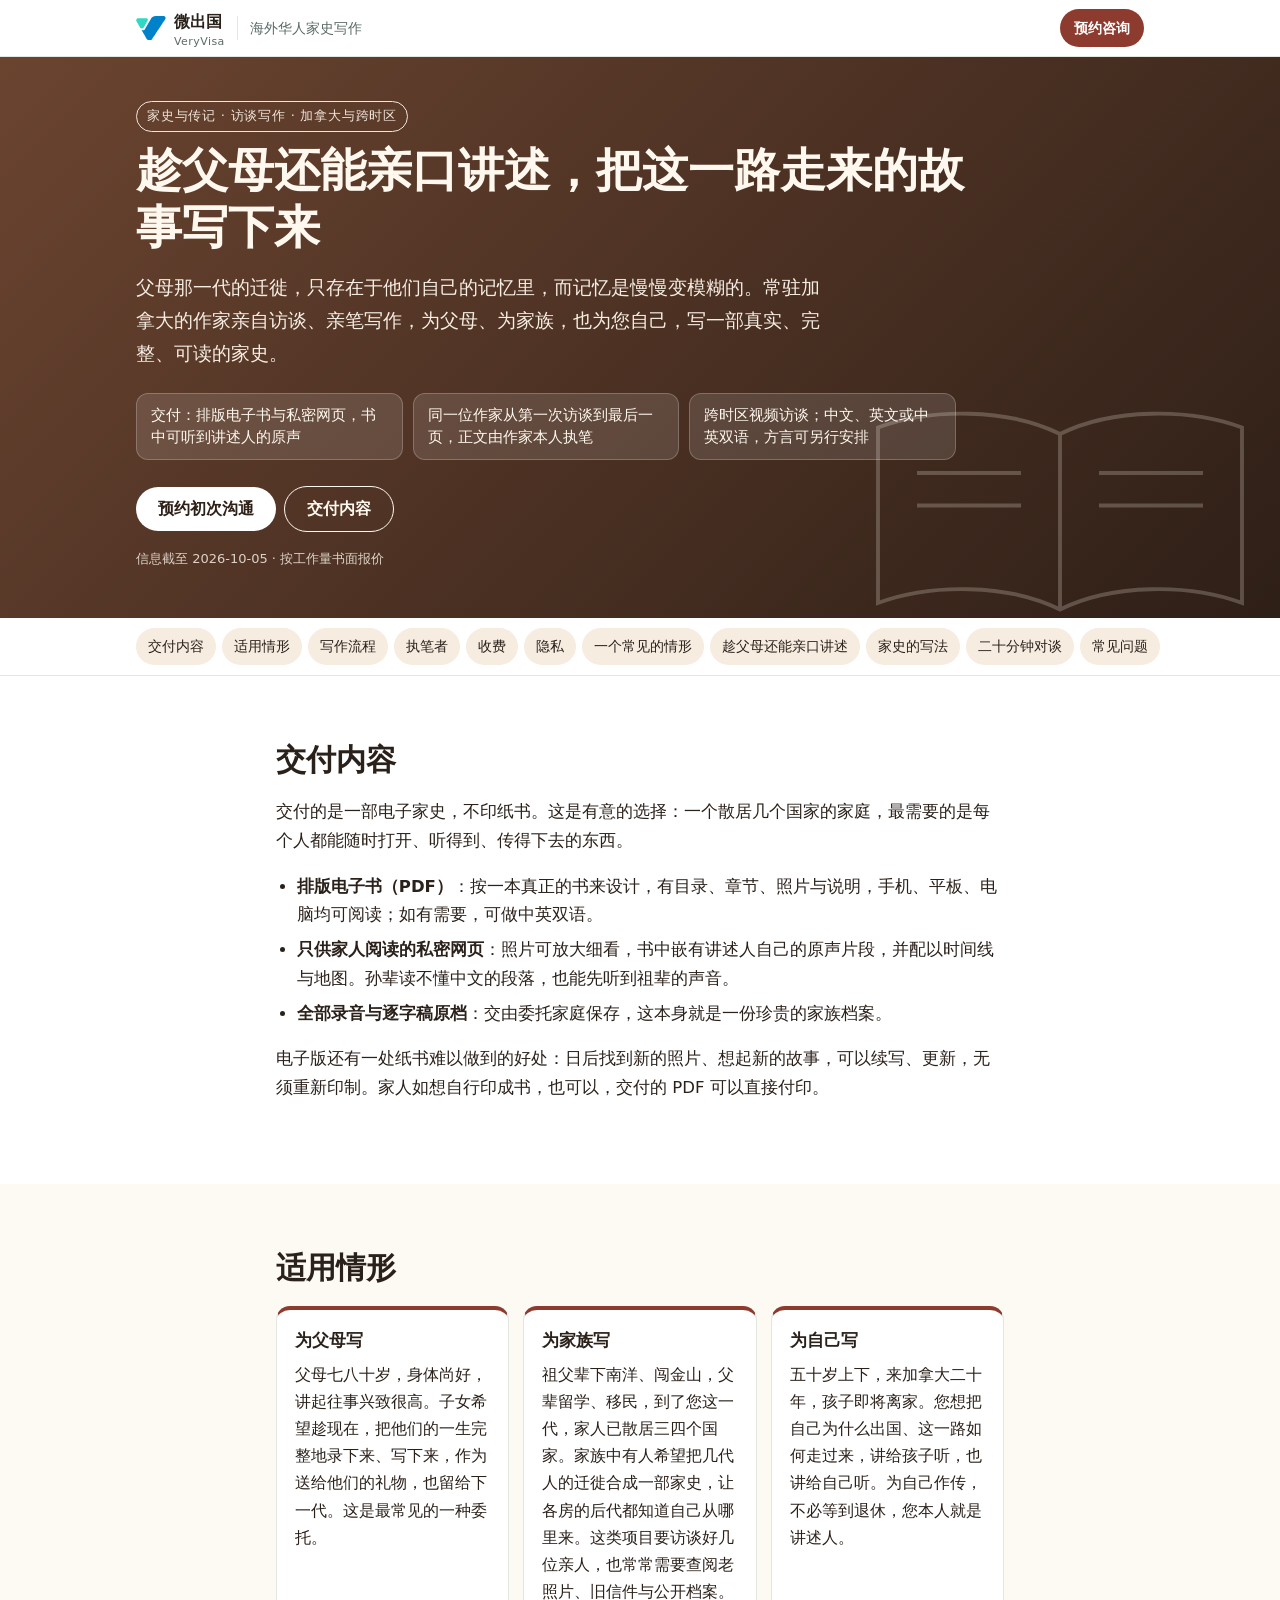
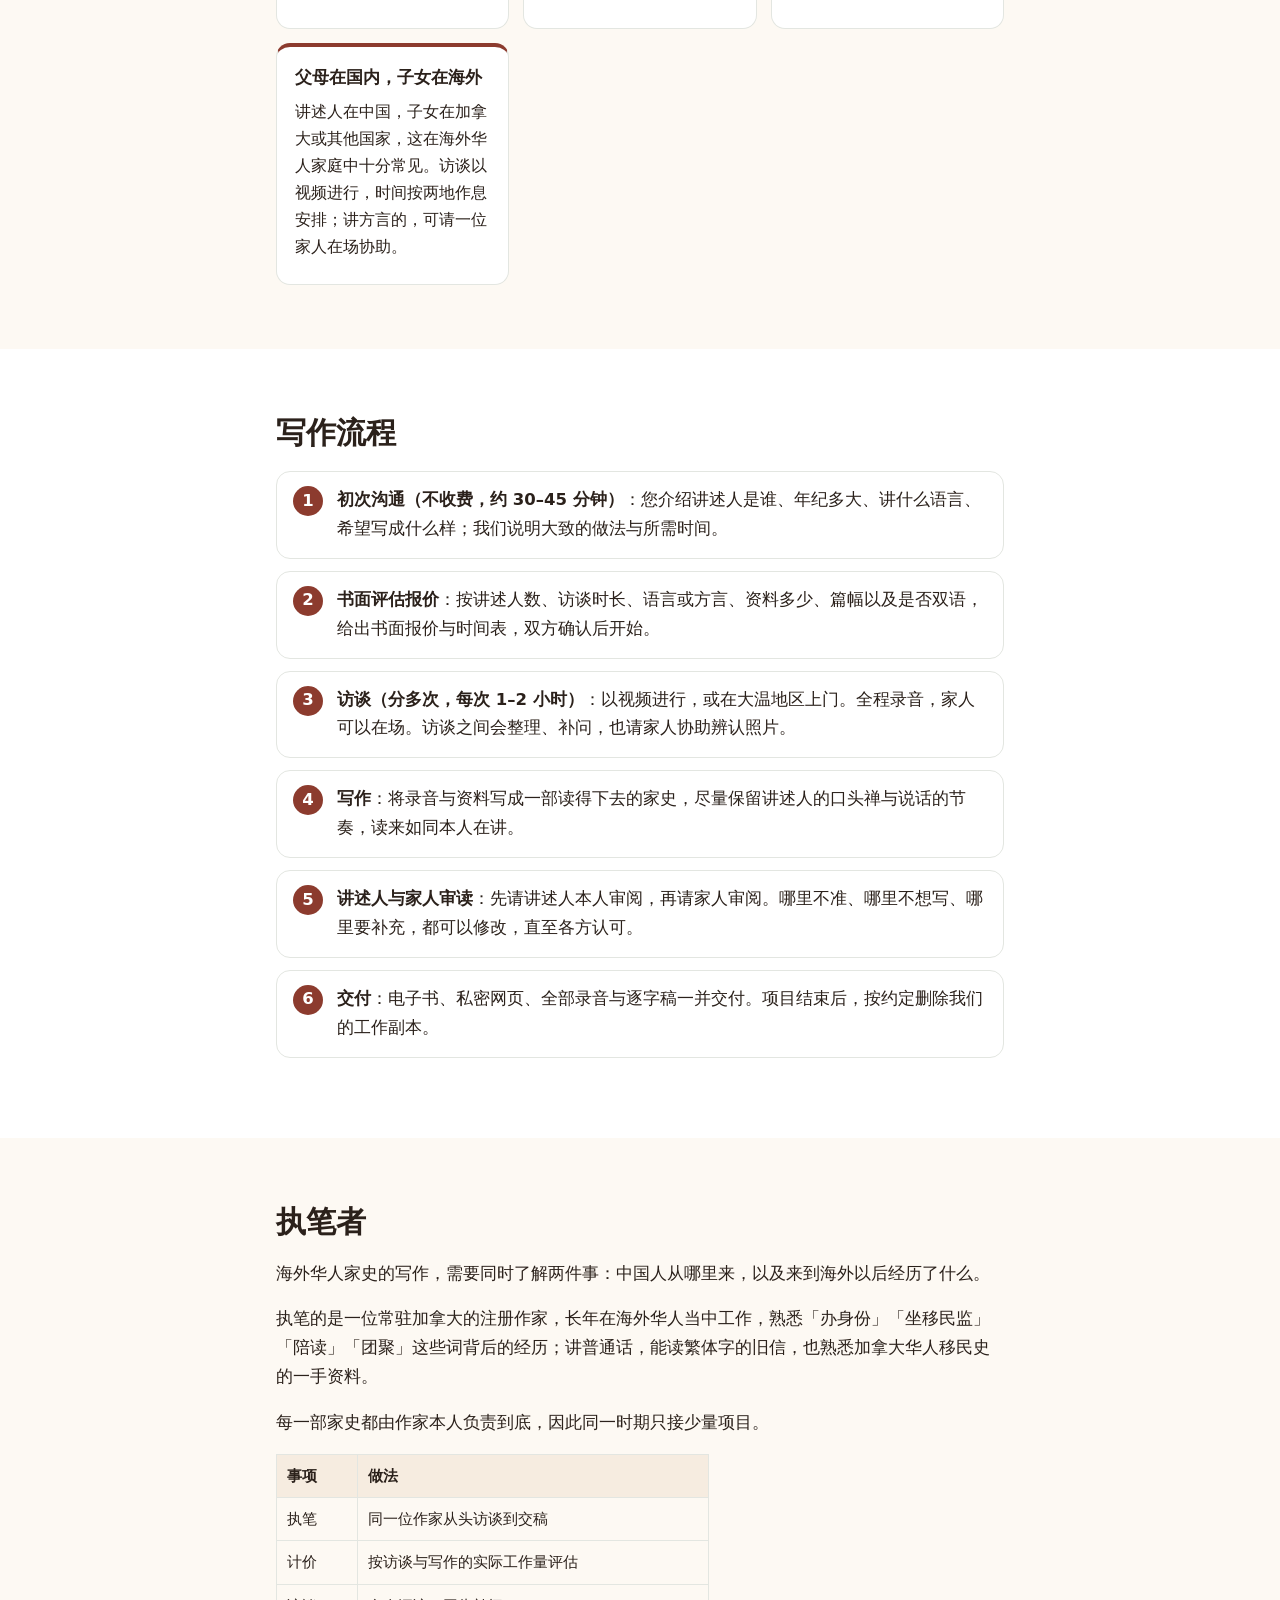
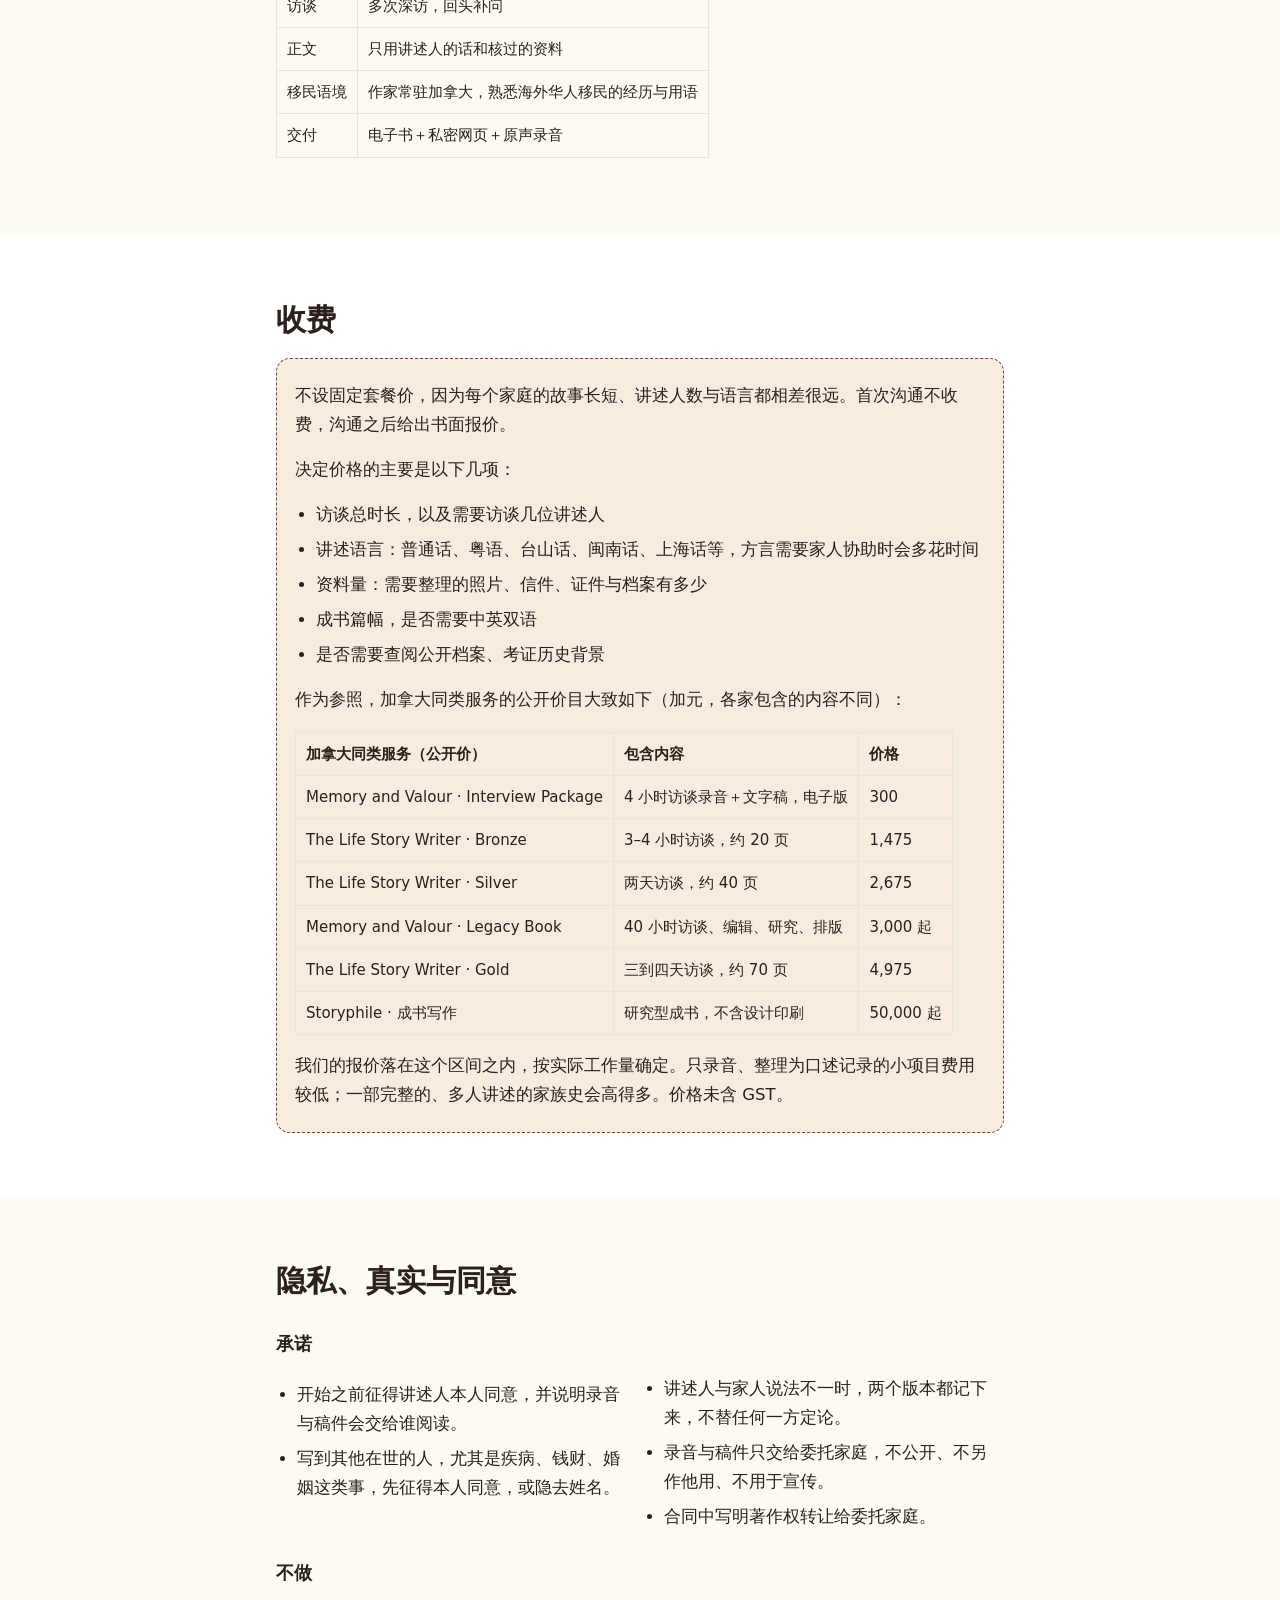
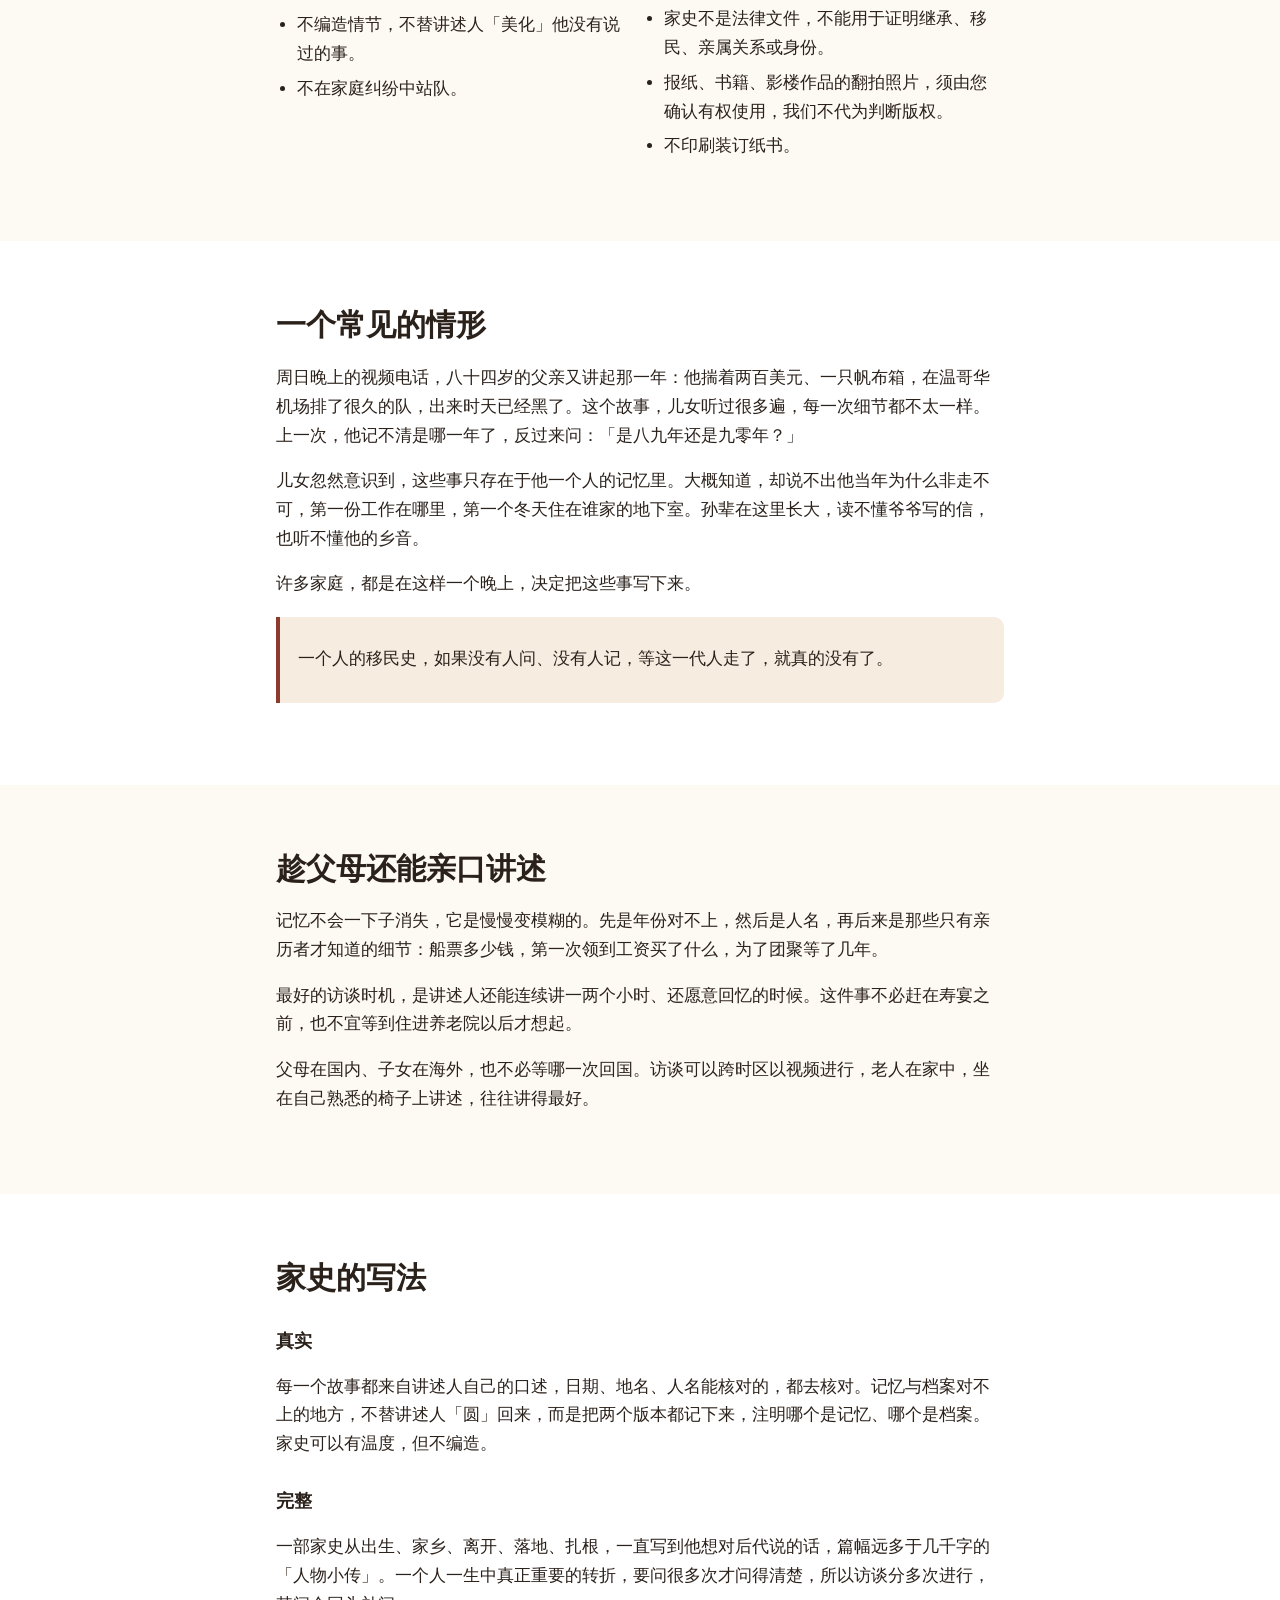
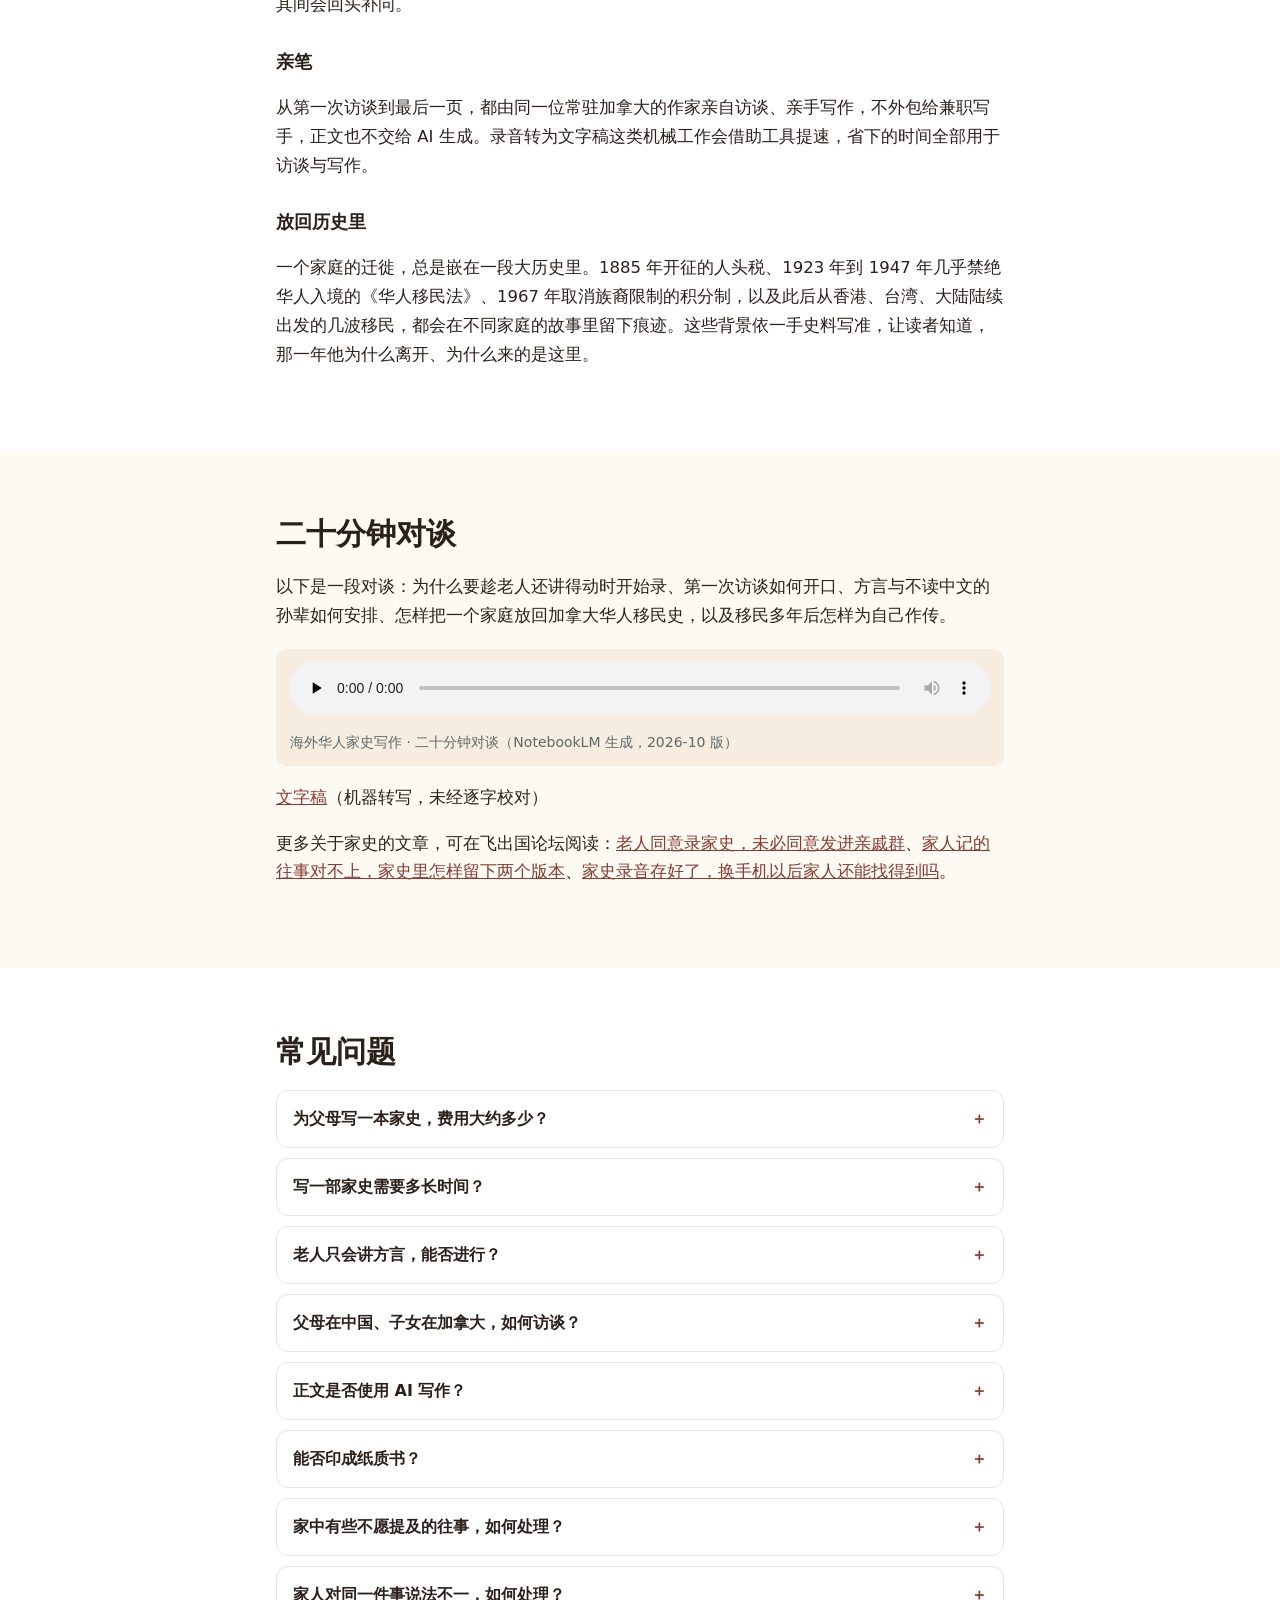
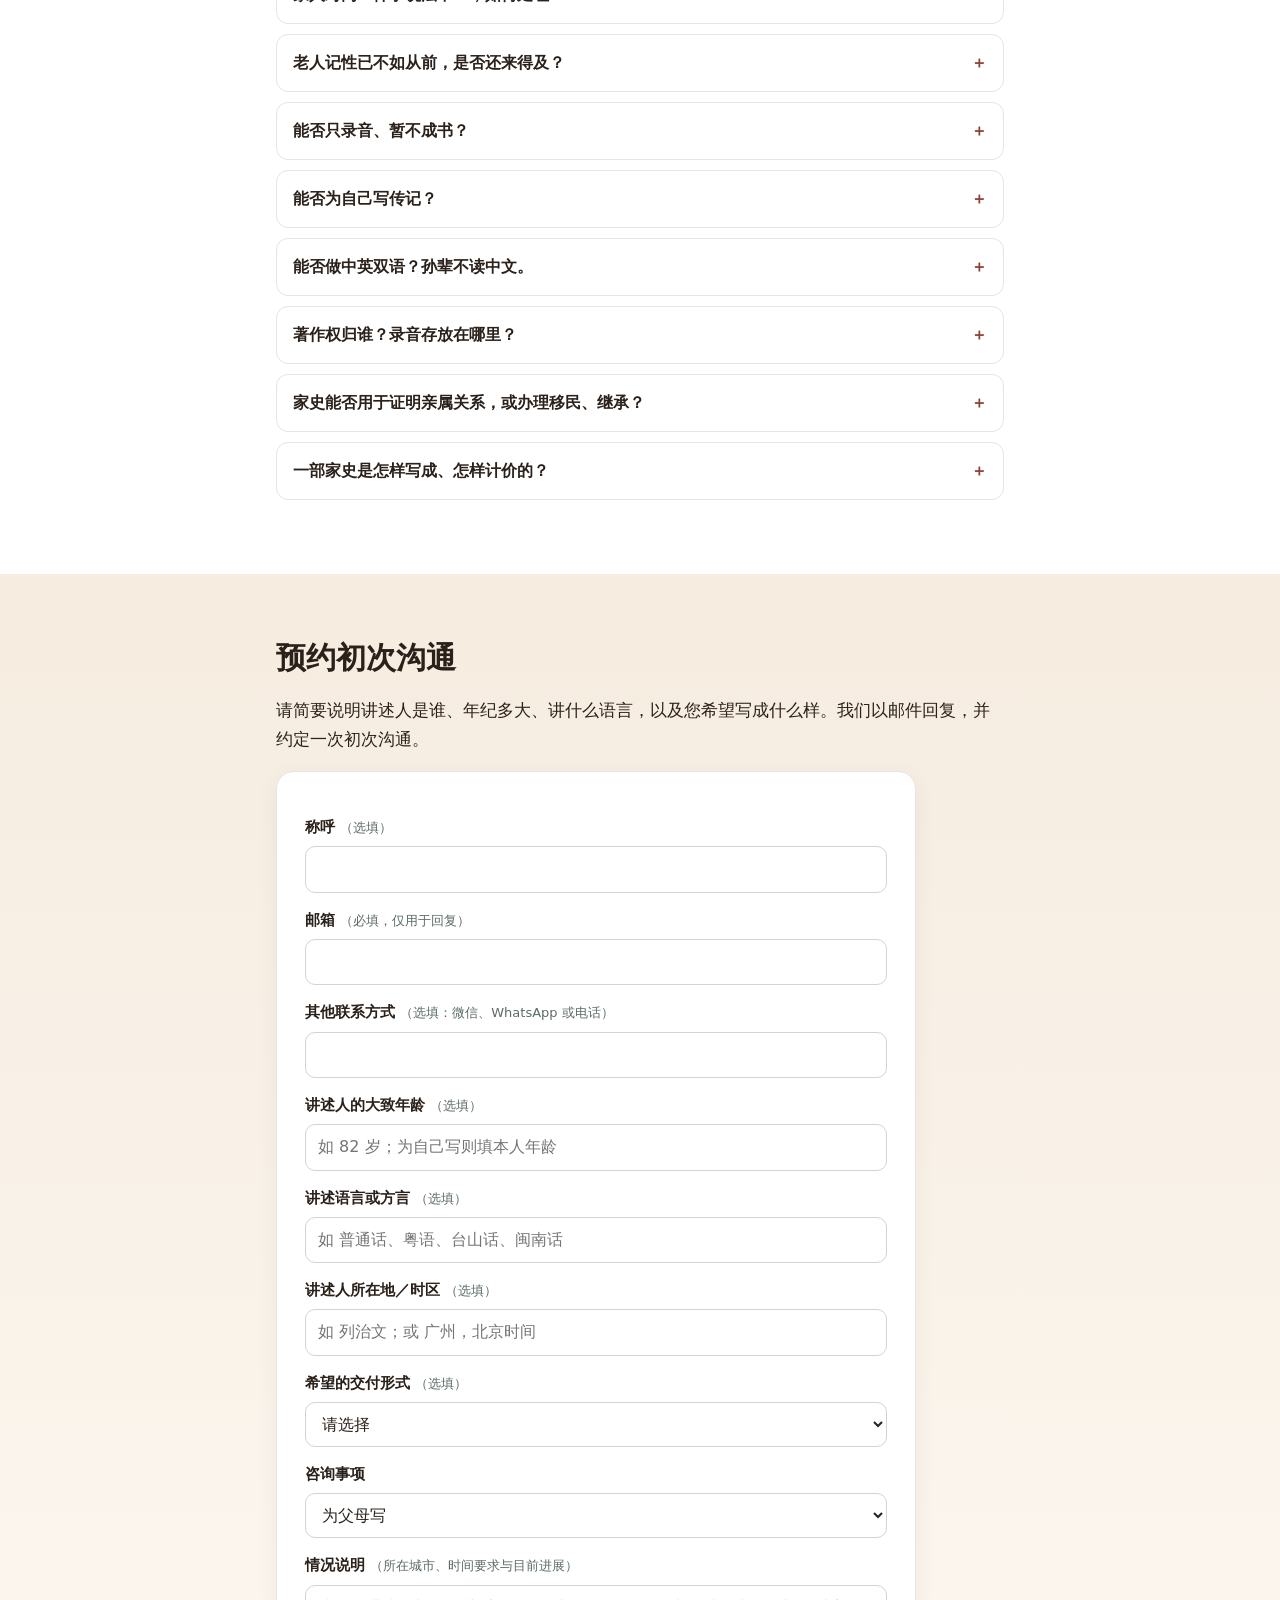
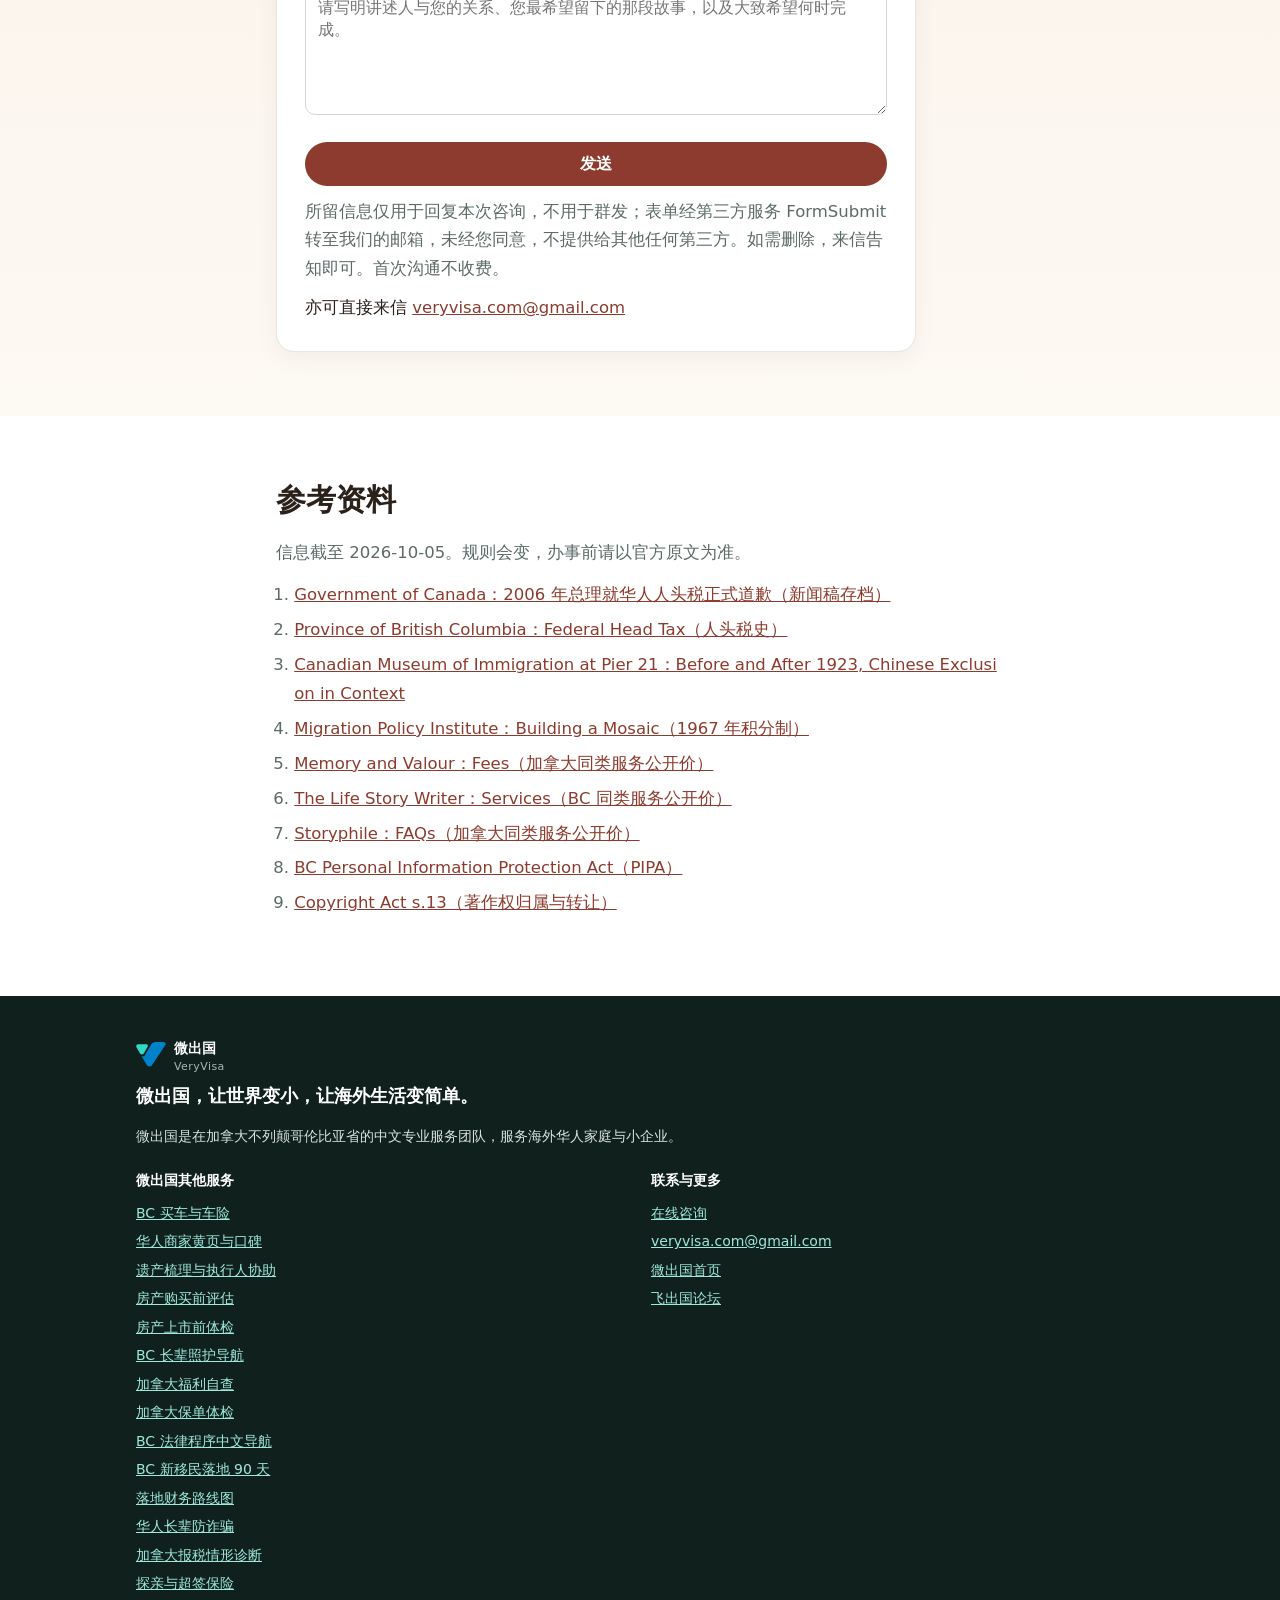
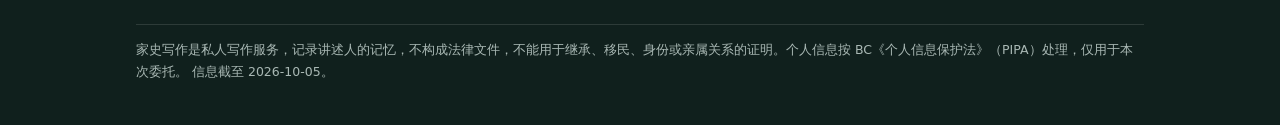
==== commit 17b4d30d: "round4 文案按对标骨架重写" ====
--- a/index.html
+++ b/index.html
@@ -4,15 +4,15 @@
 <meta charset="utf-8">
 <meta name="viewport" content="width=device-width, initial-scale=1, viewport-fit=cover">
 <title>海外华人家史写作：为父母、为家族、为自己写一部移民史 | 微出国</title>
-<meta name="description" content="常驻加拿大的注册作家亲自访谈、亲手写作，为海外华人写家史与个人传记：真实、完整、不用 AI 生成正文；跨时区视频访谈，交付电子书与带原声录音的私密网页。按工作量报价，首次沟通免费。">
+<meta name="description" content="常驻加拿大的注册作家亲自访谈、亲笔写作，为海外华人撰写家史与个人传记：真实、完整，正文由作家本人执笔；跨时区视频访谈，交付电子书与附讲述人原声的私密网页。按工作量报价，首次沟通不收费。">
 <meta name="keywords" content="家史写作,回忆录代写,海外华人家史,给父母写传记,口述历史,个人传记,温哥华 家史,移民史,family history writing Vancouver,memoir writer Chinese Canadian,personal historian Canada">
 <link rel="canonical" href="https://veryvisa.github.io/chinese-family-history-writing/">
 <meta name="theme-color" content="#2e1f17">
 <meta property="og:type" content="website">
 <meta property="og:locale" content="zh_CN">
 <meta property="og:site_name" content="微出国 VeryVisa">
-<meta property="og:title" content="趁父母还能亲口讲述，把这一路的移民故事写下来">
-<meta property="og:description" content="常驻加拿大的注册作家亲自访谈、亲手写作，为海外华人写家史与个人传记：真实、完整、不用 AI 生成正文；跨时区视频访谈，交付电子书与带原声录音的私密网页。按工作量报价，首次沟通免费。">
+<meta property="og:title" content="海外华人家史写作：为父母、为家族、为自己">
+<meta property="og:description" content="常驻加拿大的注册作家亲自访谈、亲笔写作，为海外华人撰写家史与个人传记：真实、完整，正文由作家本人执笔；跨时区视频访谈，交付电子书与附讲述人原声的私密网页。按工作量报价，首次沟通不收费。">
 <meta property="og:url" content="https://veryvisa.github.io/chinese-family-history-writing/">
 
 <meta name="twitter:card" content="summary">
@@ -42,7 +42,7 @@
    "@id": "https://veryvisa.github.io/chinese-family-history-writing/#service",
    "name": "海外华人家史与个人传记写作",
    "serviceType": "Family history and memoir writing (personal historian)",
-   "description": "常驻加拿大的注册作家亲自访谈、亲手写作，为海外华人写家史与个人传记：真实、完整、不用 AI 生成正文；跨时区视频访谈，交付电子书与带原声录音的私密网页。按工作量报价，首次沟通免费。",
+   "description": "常驻加拿大的注册作家亲自访谈、亲笔写作，为海外华人撰写家史与个人传记：真实、完整，正文由作家本人执笔；跨时区视频访谈，交付电子书与附讲述人原声的私密网页。按工作量报价，首次沟通不收费。",
    "provider": {
     "@id": "https://veryvisa.github.io/#org"
    },
@@ -72,7 +72,7 @@
    "@id": "https://veryvisa.github.io/chinese-family-history-writing/",
    "url": "https://veryvisa.github.io/chinese-family-history-writing/",
    "name": "海外华人家史写作：为父母、为家族、为自己写一部移民史 | 微出国",
-   "description": "常驻加拿大的注册作家亲自访谈、亲手写作，为海外华人写家史与个人传记：真实、完整、不用 AI 生成正文；跨时区视频访谈，交付电子书与带原声录音的私密网页。按工作量报价，首次沟通免费。",
+   "description": "常驻加拿大的注册作家亲自访谈、亲笔写作，为海外华人撰写家史与个人传记：真实、完整，正文由作家本人执笔；跨时区视频访谈，交付电子书与附讲述人原声的私密网页。按工作量报价，首次沟通不收费。",
    "inLanguage": "zh-CN",
    "dateModified": "2026-10-05",
    "about": {
@@ -88,114 +88,114 @@
    "mainEntity": [
     {
      "@type": "Question",
-     "name": "给父母写一本家史大概多少钱？",
-     "acceptedAnswer": {
-      "@type": "Answer",
-      "text": "按工作量报价，不设固定套餐。决定价格的是访谈总时长、讲述人数、语言或方言、资料多少、篇幅和是否双语。加拿大同类服务的公开价从几百加元（只录音整理）到约 1,500–5,000 加元（几小时到几天访谈、20–70 页），完整的研究型家族史可以上万。我们的报价落在这个区间里，首次沟通免费，聊过后给书面报价。"
-     }
-    },
-    {
-     "@type": "Question",
-     "name": "写一部家史要多久？",
-     "acceptedAnswer": {
-      "@type": "Answer",
-      "text": "只做口述记录的小项目一般一两个月；一部完整的个人传记通常三到六个月；多人讲述的家族史可能更长。讲述人的身体和时间优先，我们跟着他们的节奏走。"
-     }
-    },
-    {
-     "@type": "Question",
-     "name": "老人只会讲方言，能做吗？",
-     "acceptedAnswer": {
-      "@type": "Answer",
-      "text": "能。咨询时告诉我们是哪种方言。听得准的我们直接访谈；听不准的部分，会请一位家人在场帮忙转述，并在稿子里注明哪些是转述。粤语、台山话、闽南话、上海话等都可以这样安排。"
-     }
-    },
-    {
-     "@type": "Question",
-     "name": "父母在中国，子女在加拿大，怎么访谈？",
-     "acceptedAnswer": {
-      "@type": "Answer",
-      "text": "用视频访谈，时间按两边作息排。老人在自己家里讲往往讲得最好，家里有人帮忙架好手机或平板就行。录音保存在加拿大这一边。"
-     }
-    },
-    {
-     "@type": "Question",
-     "name": "你们会用 AI 写吗？",
-     "acceptedAnswer": {
-      "@type": "Answer",
-      "text": "正文不用 AI 生成。录音转逐字稿、整理时间线这类机械工作会用工具提速，但每一段文字都由作家本人根据访谈和资料写成，也由作家本人负责。"
-     }
-    },
-    {
-     "@type": "Question",
-     "name": "可以印成纸质书吗？",
-     "acceptedAnswer": {
-      "@type": "Answer",
-      "text": "我们不提供印刷装订，只交付电子版：排好版的 PDF 电子书和只给家人看的私密网页。交付的 PDF 可以直接拿去付印，家人想自己印几本也可以。"
-     }
-    },
-    {
-     "@type": "Question",
-     "name": "家里有些不光彩或不愿提的事，怎么处理？",
-     "acceptedAnswer": {
-      "@type": "Answer",
-      "text": "讲述人有权决定哪些写、哪些不写。写到其他在世亲人的病、钱、婚姻等敏感事，先征得本人同意，或者隐去姓名。初稿先给讲述人本人看，不想留的可以删。"
-     }
-    },
-    {
-     "@type": "Question",
-     "name": "家里人对同一件事的说法不一样怎么办？",
-     "acceptedAnswer": {
-      "@type": "Answer",
-      "text": "不替任何一方定论。能用档案或旧文件核对的去核对；核对不了的，两个说法都记下来，注明是谁讲的。很多家史里，这样的「两个版本」本身就是故事。"
-     }
-    },
-    {
-     "@type": "Question",
-     "name": "老人记性不太好了，还来得及吗？",
-     "acceptedAnswer": {
-      "@type": "Answer",
-      "text": "越早越好，但不必等到完美状态。访谈会分成多次、每次时间不长，用老照片、旧物和地点帮他回忆，往往能想起很多事。记不清的地方照实写「记不清」，不硬补。"
-     }
-    },
-    {
-     "@type": "Question",
-     "name": "可以只录音、先不写书吗？",
-     "acceptedAnswer": {
-      "@type": "Answer",
-      "text": "可以。先做几次访谈，交付全部录音和逐字稿，整理成一份按时间排列的口述记录。以后想写成完整的家史，再在这个基础上继续。"
-     }
-    },
-    {
-     "@type": "Question",
-     "name": "能给自己写传记吗？",
-     "acceptedAnswer": {
-      "@type": "Answer",
-      "text": "能，你自己就是讲述人。很多人在五十岁上下、孩子快离家时开始想这件事。为自己写可以更从容，访谈之外你也可以提供日记、信件、照片。"
-     }
-    },
-    {
-     "@type": "Question",
-     "name": "能做中英双语吗？孙辈不读中文。",
-     "acceptedAnswer": {
-      "@type": "Answer",
-      "text": "能。可以做中英对照，也可以中文为主、关键章节配英文。私密网页版里，孙辈还能直接听到祖辈的原声。双语会增加工作量，报价里会单列。"
-     }
-    },
-    {
-     "@type": "Question",
-     "name": "著作权归谁？录音存在哪里？",
-     "acceptedAnswer": {
-      "@type": "Answer",
-      "text": "合同里写明，成品的著作权转让给委托家庭。录音与稿件只交给委托家庭，不公开、不做宣传；工作期间保存在加拿大，项目结束后按约定删除我们的工作副本，原档交给你们保存。"
-     }
-    },
-    {
-     "@type": "Question",
-     "name": "家史能用来证明亲属关系或办移民、继承吗？",
-     "acceptedAnswer": {
-      "@type": "Answer",
-      "text": "不能。家史记录的是讲述人的记忆，不是法律文件。需要证明亲属关系、继承或身份的，要走公证与官方档案。"
+     "name": "为父母写一本家史，费用大约多少？",
+     "acceptedAnswer": {
+      "@type": "Answer",
+      "text": "按工作量报价，不设固定套餐。决定价格的是访谈总时长、讲述人数、语言或方言、资料多少、篇幅以及是否双语。加拿大同类服务的公开价，从几百加元（仅录音整理）到约 1,500–5,000 加元（数小时到数天访谈、20–70 页）不等，完整的研究型家族史可达上万。我们的报价落在这个区间之内；首次沟通不收费，沟通之后给出书面报价。"
+     }
+    },
+    {
+     "@type": "Question",
+     "name": "写一部家史需要多长时间？",
+     "acceptedAnswer": {
+      "@type": "Answer",
+      "text": "只做口述记录的小项目，一般需要一两个月；一部完整的个人传记，通常需要三到六个月；多人讲述的家族史可能更长。讲述人的身体与时间优先，进度随他们的节奏安排。"
+     }
+    },
+    {
+     "@type": "Question",
+     "name": "老人只会讲方言，能否进行？",
+     "acceptedAnswer": {
+      "@type": "Answer",
+      "text": "可以。咨询时请告知是哪一种方言。听得准的，由作家直接访谈；听不准的部分，请一位家人在场协助转述，并在稿中注明哪些内容经过转述。粤语、台山话、闽南话、上海话等，都可以这样安排。"
+     }
+    },
+    {
+     "@type": "Question",
+     "name": "父母在中国、子女在加拿大，如何访谈？",
+     "acceptedAnswer": {
+      "@type": "Answer",
+      "text": "以视频访谈，时间按两地作息安排。老人在自己家中讲述，往往讲得最好，家中有人协助架好手机或平板即可。录音保存在加拿大一方。"
+     }
+    },
+    {
+     "@type": "Question",
+     "name": "正文是否使用 AI 写作？",
+     "acceptedAnswer": {
+      "@type": "Answer",
+      "text": "正文不以 AI 生成。录音转逐字稿、整理时间线这类机械工作会借助工具提速，但每一段文字都由作家本人依据访谈与资料写成，并由作家本人负责。"
+     }
+    },
+    {
+     "@type": "Question",
+     "name": "能否印成纸质书？",
+     "acceptedAnswer": {
+      "@type": "Answer",
+      "text": "我们不提供印刷装订，只交付电子版：排好版的 PDF 电子书，以及只供家人阅读的私密网页。交付的 PDF 可以直接付印，家人如想自行印制几本，也可以。"
+     }
+    },
+    {
+     "@type": "Question",
+     "name": "家中有些不愿提及的往事，如何处理？",
+     "acceptedAnswer": {
+      "@type": "Answer",
+      "text": "写什么、不写什么，由讲述人决定。涉及其他在世亲人的疾病、钱财、婚姻等敏感事项，先征得本人同意，或隐去姓名。初稿先交讲述人本人审阅，不愿保留的可以删去。"
+     }
+    },
+    {
+     "@type": "Question",
+     "name": "家人对同一件事说法不一，如何处理？",
+     "acceptedAnswer": {
+      "@type": "Answer",
+      "text": "不替任何一方定论。能以档案或旧文件核对的，予以核对；无法核对的，两种说法都记下来，并注明讲述者。在许多家史里，这样的「两个版本」本身就是故事。"
+     }
+    },
+    {
+     "@type": "Question",
+     "name": "老人记性已不如从前，是否还来得及？",
+     "acceptedAnswer": {
+      "@type": "Answer",
+      "text": "越早越好，但不必等到完美的状态。访谈会分多次进行，每次时间不长，借助老照片、旧物与地点帮助回忆，往往能想起许多事。记不清的地方照实写「记不清」，不作臆补。"
+     }
+    },
+    {
+     "@type": "Question",
+     "name": "能否只录音、暂不成书？",
+     "acceptedAnswer": {
+      "@type": "Answer",
+      "text": "可以。先做几次访谈，交付全部录音与逐字稿，并整理为一份按时间排列的口述记录。日后希望写成完整的家史，可在此基础上继续。"
+     }
+    },
+    {
+     "@type": "Question",
+     "name": "能否为自己写传记？",
+     "acceptedAnswer": {
+      "@type": "Answer",
+      "text": "可以，您本人就是讲述人。许多人在五十岁上下、孩子即将离家时开始想到这件事。为自己写可以更从容，访谈之外，您也可以提供日记、信件与照片。"
+     }
+    },
+    {
+     "@type": "Question",
+     "name": "能否做中英双语？孙辈不读中文。",
+     "acceptedAnswer": {
+      "@type": "Answer",
+      "text": "可以。可做中英对照，也可以中文为主、关键章节配英文。在私密网页版中，孙辈还能直接听到祖辈的原声。双语会增加工作量，报价中单独列出。"
+     }
+    },
+    {
+     "@type": "Question",
+     "name": "著作权归谁？录音存放在哪里？",
+     "acceptedAnswer": {
+      "@type": "Answer",
+      "text": "合同中写明，成品的著作权转让给委托家庭。录音与稿件只交给委托家庭，不公开、不作宣传；工作期间保存在加拿大，项目结束后按约定删除我们的工作副本，原档交由您家保存。"
+     }
+    },
+    {
+     "@type": "Question",
+     "name": "家史能否用于证明亲属关系，或办理移民、继承？",
+     "acceptedAnswer": {
+      "@type": "Answer",
+      "text": "不能。家史记录的是讲述人的记忆，并非法律文件。需要证明亲属关系、继承或身份的，须通过公证与官方档案办理。"
      }
     },
     {
@@ -222,68 +222,67 @@
 </div></header>
 <main>
 <section class="hero"><div class="motif" aria-hidden="true"><svg viewBox="0 0 400 200" fill="none" stroke="currentColor" stroke-width="3"><path d="M200 50 C160 30 100 30 60 45 V180 C100 165 160 165 200 185 C240 165 300 165 340 180 V45 C300 30 240 30 200 50 Z M200 50 V185"/><path d="M90 80 H170 M90 105 H170 M230 80 H310 M230 105 H310"/></svg></div><div class="wrap">
-<p class="kicker">海外华人家史写作 · 加拿大</p>
+<p class="kicker">家史与传记 · 访谈写作 · 加拿大与跨时区</p>
 <h1>趁父母还能亲口讲述，把这一路走来的故事写下来</h1>
-<p class="sub">中国人自己的移民史，从一个家庭写起。常驻加拿大的作家亲自访谈、亲笔写作，为父母、为家族，也为自己，写一部真实、完整、可读的家史。</p>
-<ul class="hero-points"><li>作家本人访谈、亲手写作，正文不用 AI 生成</li><li>跨时区视频访谈，老人在国内也能做</li><li>电子书＋私密网页，书里能听到讲述人原声</li><li>中文、英文或中英双语，方言可安排</li></ul>
-<a class="btn btn-primary" href="#contact">预约初次沟通</a><a class="btn btn-ghost" href="#story">写作流程</a>
+<p class="sub">父母那一代的迁徙，只存在于他们自己的记忆里，而记忆是慢慢变模糊的。常驻加拿大的作家亲自访谈、亲笔写作，为父母、为家族，也为您自己，写一部真实、完整、可读的家史。</p>
+<ul class="hero-points"><li>交付：排版电子书与私密网页，书中可听到讲述人的原声</li><li>同一位作家从第一次访谈到最后一页，正文由作家本人执笔</li><li>跨时区视频访谈；中文、英文或中英双语，方言可另行安排</li></ul>
+<a class="btn btn-primary" href="#contact">预约初次沟通</a><a class="btn btn-ghost" href="#deliver">交付内容</a>
 <p class="asof">信息截至 2026-10-05 · 按工作量书面报价</p>
 </div></section>
-<nav class="toc" aria-label="本页目录"><div class="wrap"><a href="#story">一个常见的情形</a><a href="#listen">二十分钟音频</a><a href="#why">趁父母还能亲口讲述</a><a href="#what">家史的写法</a><a href="#who">为父母写</a><a href="#deliver">交付的是一部电子家史</a><a href="#diff">访谈与写作方式</a><a href="#how">写作流程</a><a href="#price">价格</a><a href="#privacy">隐私</a><a href="#us">执笔者</a><a href="#faq">常见问题</a><a href="#contact">咨询</a></div></nav>
-<section class="sec" id="story"><div class="wrap narrow"><h2>一个常见的情形</h2>
-<p>周日晚上的视频电话，八十四岁的父亲又讲起那一年：他揣着两百美元、一只帆布箱，在温哥华机场排了很久的队，出来时天已经黑了。这个故事你听过很多遍，每次细节都不太一样。上一次他记不清是哪一年了，问你：「是八九年还是九零年？」</p>
-<p>你忽然意识到，这些事只存在他一个人的记忆里。你知道个大概，却说不出他当年为什么非走不可，第一份工作在哪里，第一个冬天住在谁家地下室。你的孩子在这里长大，读不懂爷爷写的信，也听不懂他的乡音。</p>
-<p>很多家庭都是在这样一个晚上，决定该把这些事写下来了。</p>
-<blockquote><p>一个人的移民史，如果没有人问、没有人记，等这一代人走了，就真的没有了。</p></blockquote>
-</div></section><section class="sec" id="listen"><div class="wrap narrow"><h2>二十分钟音频</h2>
-<p>不想读长文的话，可以先听这段对谈：为什么要趁老人还讲得动开始录、第一次访谈怎么开口、方言和不读中文的孙辈怎么办、怎样把一个家庭放回加拿大华人移民史，以及移民多年后怎样给自己做传。</p>
-<figure class="audio"><audio controls preload="none" src="assets/family-history-talk-2026-10.m4a"></audio><figcaption>海外华人家史写作 · 二十分钟对谈（NotebookLM 生成，2026-10 版）</figcaption></figure>
-<p><a href="assets/family-history-talk-transcript.txt">看文字稿</a>（机器转写，未逐字校对）</p>
-</div></section><section class="sec" id="why"><div class="wrap narrow"><h2>趁父母还能亲口讲述</h2>
-<p>记忆不会一下子消失，它是慢慢变模糊的。先是年份对不上，然后是人名，再后来是那些只有亲历者才知道的细节：船票多少钱，第一次拿到工资买了什么，为了团聚等了几年。</p>
-<p>最好的访谈时机，是讲述人还能连续讲一两个小时、还愿意回忆的时候。这件事不需要等到寿宴前才赶，也不该等到住进养老院以后才想起。</p>
-<p>父母在国内、子女在海外，也不必等哪一次回国。访谈可以跨时区用视频做，老人在家里，坐在自己熟悉的椅子上讲，往往讲得最好。</p>
-</div></section><section class="sec" id="what"><div class="wrap narrow"><h2>家史的写法</h2>
-<h3>真实</h3>
-<p>每一个故事都来自讲述人自己的口述，日期、地名、人名能核对的我们都去核对。记忆和档案对不上的地方，不替讲述人「圆」回来，而是把两个版本都记下来，注明哪个是记忆、哪个是档案。家史可以有温度，但不编造。</p>
-<h3>完整</h3>
-<p>一部家史从出生、家乡、离开、落地、扎根，一直写到他想对后代说的话，篇幅远多于几千字的「人物小传」。一个人一生中真正重要的转折，要问很多次才问得清楚，所以访谈分多次进行，中间我们会回头补问。</p>
-<h3>人写的</h3>
-<p>从第一次访谈到最后一页，都是同一位常驻加拿大的作家亲自访谈、亲手写作，不外包给兼职写手，正文也不交给 AI 生成。录音转成文字稿这类机械工作会用工具提速，省下的时间全部花在访谈和写作上。</p>
-<h3>放回历史里</h3>
-<p>一个家庭的迁徙，总是嵌在一段大历史里。1885 年开征的人头税、1923 年到 1947 年几乎禁绝华人入境的《华人移民法》、1967 年取消族裔限制的积分制，以及之后从香港、台湾、大陆陆续出发的几波移民，都会在不同家庭的故事里留下痕迹。我们按一手史料把这些背景写准，让读者知道，那一年他为什么走、为什么来的是这里。</p>
-</div></section><section class="sec" id="who"><div class="wrap narrow"><h2>为父母写，为家族写，也可以为自己写</h2>
-<div class="cards"><div class="card"><h3>为父母写</h3><p>父母七八十岁，身体还好，讲起过去兴致很高。子女想趁现在，把他们的一生完整地录下来、写下来，作为送给他们的礼物，也留给下一代。这是最常见的一种需求。</p></div><div class="card"><h3>为家族写</h3><p>祖父辈下南洋、闯金山，父辈留学、移民，到你这一代已经散在三四个国家。家族里有人想把几代人的迁徙合成一部家史，让各房的后代都知道自己从哪里来。这类项目要访谈好几位亲人，也常常要查阅老照片、旧信件和公开档案。</p></div><div class="card"><h3>为自己写</h3><p>五十岁上下，来加拿大二十年，孩子快要离家了。你想把自己为什么出国、这一路怎么走过来，讲给孩子听，也讲给自己听。为自己做传，不需要等到退休，你自己就是讲述人。</p></div><div class="card"><h3>父母在国内，子女在海外</h3><p>讲述人在中国、子女在加拿大或别的国家，这在海外华人家庭里太常见了。访谈用视频做，时间按两边的作息安排；讲方言的，可以请一位家人在场帮忙。</p></div></div>
-</div></section><section class="sec" id="deliver"><div class="wrap narrow"><h2>交付的是一部电子家史，不印纸书</h2>
-<p>我们只做电子版，不提供纸质装订。这是有意的选择：一个散在几个国家的家庭，最需要的是每个人都能随时打开、听得到、传得下去的东西。</p>
-<ul><li><strong>排好版的电子书（PDF）</strong>：像一本真正的书那样设计，有目录、章节、照片和说明，手机、平板、电脑都能读；需要的话可以中英双语。</li><li><strong>只给家人看的私密网页版</strong>：照片可以放大看，书里嵌着讲述人自己的原声片段，配上时间线和地图。孙辈读不懂中文的段落，也能先听到爷爷奶奶的声音。</li><li><strong>全部录音和逐字稿原档</strong>：交给委托家庭保存，这本身就是一份珍贵的家族档案。</li></ul>
-<p>电子版还有一个纸书做不到的好处：以后找到新的照片、想起新的故事，可以续写、更新，不必重新印一遍。家人想自己拿去印成书，也可以，我们交付的 PDF 可以直接付印。</p>
-</div></section><section class="sec" id="diff"><div class="wrap narrow"><h2>访谈与写作方式</h2>
-<table><thead><tr><th>事项</th><th>做法</th></tr></thead><tbody><tr><td>执笔</td><td>同一位作家从头访谈到交稿</td></tr><tr><td>计价</td><td>按访谈与写作的实际工作量评估</td></tr><tr><td>访谈</td><td>多次深访，回头补问</td></tr><tr><td>正文</td><td>只用讲述人的话和核过的资料</td></tr><tr><td>移民语境</td><td>作家常驻加拿大，熟悉海外华人移民的经历与用语</td></tr><tr><td>交付</td><td>电子书＋私密网页＋原声录音</td></tr></tbody></table>
+<nav class="toc" aria-label="本页目录"><div class="wrap"><a href="#deliver">交付内容</a><a href="#who">适用情形</a><a href="#how">写作流程</a><a href="#us">执笔者</a><a href="#price">收费</a><a href="#privacy">隐私</a><a href="#story">一个常见的情形</a><a href="#why">趁父母还能亲口讲述</a><a href="#what">家史的写法</a><a href="#listen">二十分钟对谈</a><a href="#faq">常见问题</a><a href="#contact">咨询</a></div></nav>
+<section class="sec" id="deliver"><div class="wrap narrow"><h2>交付内容</h2>
+<p>交付的是一部电子家史，不印纸书。这是有意的选择：一个散居几个国家的家庭，最需要的是每个人都能随时打开、听得到、传得下去的东西。</p>
+<ul><li><strong>排版电子书（PDF）</strong>：按一本真正的书来设计，有目录、章节、照片与说明，手机、平板、电脑均可阅读；如有需要，可做中英双语。</li><li><strong>只供家人阅读的私密网页</strong>：照片可放大细看，书中嵌有讲述人自己的原声片段，并配以时间线与地图。孙辈读不懂中文的段落，也能先听到祖辈的声音。</li><li><strong>全部录音与逐字稿原档</strong>：交由委托家庭保存，这本身就是一份珍贵的家族档案。</li></ul>
+<p>电子版还有一处纸书难以做到的好处：日后找到新的照片、想起新的故事，可以续写、更新，无须重新印制。家人如想自行印成书，也可以，交付的 PDF 可以直接付印。</p>
+</div></section><section class="sec" id="who"><div class="wrap narrow"><h2>适用情形</h2>
+<div class="cards"><div class="card"><h3>为父母写</h3><p>父母七八十岁，身体尚好，讲起往事兴致很高。子女希望趁现在，把他们的一生完整地录下来、写下来，作为送给他们的礼物，也留给下一代。这是最常见的一种委托。</p></div><div class="card"><h3>为家族写</h3><p>祖父辈下南洋、闯金山，父辈留学、移民，到了您这一代，家人已散居三四个国家。家族中有人希望把几代人的迁徙合成一部家史，让各房的后代都知道自己从哪里来。这类项目要访谈好几位亲人，也常常需要查阅老照片、旧信件与公开档案。</p></div><div class="card"><h3>为自己写</h3><p>五十岁上下，来加拿大二十年，孩子即将离家。您想把自己为什么出国、这一路如何走过来，讲给孩子听，也讲给自己听。为自己作传，不必等到退休，您本人就是讲述人。</p></div><div class="card"><h3>父母在国内，子女在海外</h3><p>讲述人在中国，子女在加拿大或其他国家，这在海外华人家庭中十分常见。访谈以视频进行，时间按两地作息安排；讲方言的，可请一位家人在场协助。</p></div></div>
 </div></section><section class="sec" id="how"><div class="wrap narrow"><h2>写作流程</h2>
-<ol class="steps"><li><strong>先聊一次（免费，约 30–45 分钟）</strong>：你说说讲述人是谁、多大年纪、讲什么语言、想写成什么样。我们说说大概怎么做、要多久。</li><li><strong>书面评估报价</strong>：按讲述人数、访谈时长、语言或方言、资料多少、篇幅和是否双语，给出书面报价和时间表，双方确认后开始。</li><li><strong>访谈（分多次，每次 1–2 小时）</strong>：视频或大温地区上门。全程录音，家人可以在场。访谈之间我们会整理、补问，也请家人帮忙辨认照片。</li><li><strong>写作</strong>：把录音和资料写成一部读得下去的家史，尽量保留讲述人的口头禅和说话的节奏，读起来像他本人在讲。</li><li><strong>讲述人和家人审读</strong>：先请讲述人本人看，再请家人看。哪里不准、哪里不想写、哪里要加，都可以改，改到大家认可为止。</li><li><strong>交付</strong>：电子书、私密网页、全部录音与逐字稿一并交付。项目结束后，我们按约定删除工作副本。</li></ol>
-</div></section><section class="sec" id="price"><div class="wrap narrow"><h2>价格</h2>
-<div class="note-box"><p>我们不设固定套餐价，因为每个家庭的故事长短、讲述人数、语言都差得很远。首次沟通免费，聊过之后给书面报价。</p>
-<p>决定价格的主要是这几件事：</p>
-<ul><li>访谈总时长，以及要访谈几位讲述人</li><li>讲述语言：普通话、粤语、台山话、闽南话、上海话等，方言需要家人协助时会多花时间</li><li>资料量：要整理的照片、信件、证件、档案有多少</li><li>成书篇幅，是否需要中英双语</li><li>是否需要查阅公开档案、考证历史背景</li></ul>
-<p>作为参照，加拿大同类服务的公开价目大致如下（加元，各家包含的内容不同）：</p>
-<table><thead><tr><th>加拿大同类服务（公开价）</th><th>包含什么</th><th>价格</th></tr></thead><tbody><tr><td>Memory and Valour · Interview Package</td><td>4 小时访谈录音＋文字稿，电子版</td><td>300</td></tr><tr><td>The Life Story Writer · Bronze</td><td>3–4 小时访谈，约 20 页</td><td>1,475</td></tr><tr><td>The Life Story Writer · Silver</td><td>两天访谈，约 40 页</td><td>2,675</td></tr><tr><td>Memory and Valour · Legacy Book</td><td>40 小时访谈、编辑、研究、排版</td><td>3,000 起</td></tr><tr><td>The Life Story Writer · Gold</td><td>三到四天访谈，约 70 页</td><td>4,975</td></tr><tr><td>Storyphile · 成书写作</td><td>研究型成书，不含设计印刷</td><td>50,000 起</td></tr></tbody></table>
-<p>我们的报价落在这个区间里，按实际工作量定。只录音、整理成口述记录的小项目费用低；一部完整的、多人讲述的家族史会高得多。价格未含 GST。</p></div>
-</div></section><section class="sec" id="privacy"><div class="wrap narrow"><h2>隐私、真实与同意</h2>
-<div class="split-list"><h3>我们会做的</h3>
-<ul><li>开始前请讲述人本人同意，并说清楚录音和稿子会给谁看。</li><li>写到其他在世的人，尤其是病、钱、婚姻这类事，先征得本人同意，或者隐去姓名。</li><li>讲述人和家人说法不一致时，两个版本都记下来，不替任何一方定论。</li><li>录音和稿件只交给委托家庭，不公开、不另作他用、不拿来做宣传。</li><li>合同里写明著作权转让给委托家庭。</li></ul>
-<h3>我们不做的</h3>
-<ul><li>不编造情节，不替讲述人「美化」他没说过的事。</li><li>不替家庭纠纷站队。</li><li>家史不是法律文件，不能用来证明继承、移民、亲属关系或身份。</li><li>报纸、书籍、影楼作品翻拍的照片，需要你确认有权使用，我们不代为判断版权。</li><li>不印刷装订纸书。</li></ul></div>
+<ol class="steps"><li><strong>初次沟通（不收费，约 30–45 分钟）</strong>：您介绍讲述人是谁、年纪多大、讲什么语言、希望写成什么样；我们说明大致的做法与所需时间。</li><li><strong>书面评估报价</strong>：按讲述人数、访谈时长、语言或方言、资料多少、篇幅以及是否双语，给出书面报价与时间表，双方确认后开始。</li><li><strong>访谈（分多次，每次 1–2 小时）</strong>：以视频进行，或在大温地区上门。全程录音，家人可以在场。访谈之间会整理、补问，也请家人协助辨认照片。</li><li><strong>写作</strong>：将录音与资料写成一部读得下去的家史，尽量保留讲述人的口头禅与说话的节奏，读来如同本人在讲。</li><li><strong>讲述人与家人审读</strong>：先请讲述人本人审阅，再请家人审阅。哪里不准、哪里不想写、哪里要补充，都可以修改，直至各方认可。</li><li><strong>交付</strong>：电子书、私密网页、全部录音与逐字稿一并交付。项目结束后，按约定删除我们的工作副本。</li></ol>
 </div></section><section class="sec" id="us"><div class="wrap narrow"><h2>执笔者</h2>
 <p>海外华人家史的写作，需要同时了解两件事：中国人从哪里来，以及来到海外以后经历了什么。</p>
 <p>执笔的是一位常驻加拿大的注册作家，长年在海外华人当中工作，熟悉「办身份」「坐移民监」「陪读」「团聚」这些词背后的经历；讲普通话，能读繁体字的旧信，也熟悉加拿大华人移民史的一手资料。</p>
 <p>每一部家史都由作家本人负责到底，因此同一时期只接少量项目。</p>
-<p>更多关于家史的文章，可以在飞出国论坛读到：<a href="https://bbs.fcgvisa.com/t/58886" rel="noopener" target="_blank">老人同意录家史，未必同意发进亲戚群</a>、<a href="https://bbs.fcgvisa.com/t/30739" rel="noopener" target="_blank">家人记的往事对不上，家史里怎样留下两个版本</a>、<a href="https://bbs.fcgvisa.com/t/16421" rel="noopener" target="_blank">家史录音存好了，换手机以后家人还能找得到吗</a>。</p>
+<table><thead><tr><th>事项</th><th>做法</th></tr></thead><tbody><tr><td>执笔</td><td>同一位作家从头访谈到交稿</td></tr><tr><td>计价</td><td>按访谈与写作的实际工作量评估</td></tr><tr><td>访谈</td><td>多次深访，回头补问</td></tr><tr><td>正文</td><td>只用讲述人的话和核过的资料</td></tr><tr><td>移民语境</td><td>作家常驻加拿大，熟悉海外华人移民的经历与用语</td></tr><tr><td>交付</td><td>电子书＋私密网页＋原声录音</td></tr></tbody></table>
+</div></section><section class="sec" id="price"><div class="wrap narrow"><h2>收费</h2>
+<div class="note-box"><p>不设固定套餐价，因为每个家庭的故事长短、讲述人数与语言都相差很远。首次沟通不收费，沟通之后给出书面报价。</p>
+<p>决定价格的主要是以下几项：</p>
+<ul><li>访谈总时长，以及需要访谈几位讲述人</li><li>讲述语言：普通话、粤语、台山话、闽南话、上海话等，方言需要家人协助时会多花时间</li><li>资料量：需要整理的照片、信件、证件与档案有多少</li><li>成书篇幅，是否需要中英双语</li><li>是否需要查阅公开档案、考证历史背景</li></ul>
+<p>作为参照，加拿大同类服务的公开价目大致如下（加元，各家包含的内容不同）：</p>
+<table><thead><tr><th>加拿大同类服务（公开价）</th><th>包含内容</th><th>价格</th></tr></thead><tbody><tr><td>Memory and Valour · Interview Package</td><td>4 小时访谈录音＋文字稿，电子版</td><td>300</td></tr><tr><td>The Life Story Writer · Bronze</td><td>3–4 小时访谈，约 20 页</td><td>1,475</td></tr><tr><td>The Life Story Writer · Silver</td><td>两天访谈，约 40 页</td><td>2,675</td></tr><tr><td>Memory and Valour · Legacy Book</td><td>40 小时访谈、编辑、研究、排版</td><td>3,000 起</td></tr><tr><td>The Life Story Writer · Gold</td><td>三到四天访谈，约 70 页</td><td>4,975</td></tr><tr><td>Storyphile · 成书写作</td><td>研究型成书，不含设计印刷</td><td>50,000 起</td></tr></tbody></table>
+<p>我们的报价落在这个区间之内，按实际工作量确定。只录音、整理为口述记录的小项目费用较低；一部完整的、多人讲述的家族史会高得多。价格未含 GST。</p></div>
+</div></section><section class="sec" id="privacy"><div class="wrap narrow"><h2>隐私、真实与同意</h2>
+<div class="split-list"><h3>承诺</h3>
+<ul><li>开始之前征得讲述人本人同意，并说明录音与稿件会交给谁阅读。</li><li>写到其他在世的人，尤其是疾病、钱财、婚姻这类事，先征得本人同意，或隐去姓名。</li><li>讲述人与家人说法不一时，两个版本都记下来，不替任何一方定论。</li><li>录音与稿件只交给委托家庭，不公开、不另作他用、不用于宣传。</li><li>合同中写明著作权转让给委托家庭。</li></ul>
+<h3>不做</h3>
+<ul><li>不编造情节，不替讲述人「美化」他没有说过的事。</li><li>不在家庭纠纷中站队。</li><li>家史不是法律文件，不能用于证明继承、移民、亲属关系或身份。</li><li>报纸、书籍、影楼作品的翻拍照片，须由您确认有权使用，我们不代为判断版权。</li><li>不印刷装订纸书。</li></ul></div>
+</div></section><section class="sec" id="story"><div class="wrap narrow"><h2>一个常见的情形</h2>
+<p>周日晚上的视频电话，八十四岁的父亲又讲起那一年：他揣着两百美元、一只帆布箱，在温哥华机场排了很久的队，出来时天已经黑了。这个故事，儿女听过很多遍，每一次细节都不太一样。上一次，他记不清是哪一年了，反过来问：「是八九年还是九零年？」</p>
+<p>儿女忽然意识到，这些事只存在于他一个人的记忆里。大概知道，却说不出他当年为什么非走不可，第一份工作在哪里，第一个冬天住在谁家的地下室。孙辈在这里长大，读不懂爷爷写的信，也听不懂他的乡音。</p>
+<p>许多家庭，都是在这样一个晚上，决定把这些事写下来。</p>
+<blockquote><p>一个人的移民史，如果没有人问、没有人记，等这一代人走了，就真的没有了。</p></blockquote>
+</div></section><section class="sec" id="why"><div class="wrap narrow"><h2>趁父母还能亲口讲述</h2>
+<p>记忆不会一下子消失，它是慢慢变模糊的。先是年份对不上，然后是人名，再后来是那些只有亲历者才知道的细节：船票多少钱，第一次领到工资买了什么，为了团聚等了几年。</p>
+<p>最好的访谈时机，是讲述人还能连续讲一两个小时、还愿意回忆的时候。这件事不必赶在寿宴之前，也不宜等到住进养老院以后才想起。</p>
+<p>父母在国内、子女在海外，也不必等哪一次回国。访谈可以跨时区以视频进行，老人在家中，坐在自己熟悉的椅子上讲述，往往讲得最好。</p>
+</div></section><section class="sec" id="what"><div class="wrap narrow"><h2>家史的写法</h2>
+<h3>真实</h3>
+<p>每一个故事都来自讲述人自己的口述，日期、地名、人名能核对的，都去核对。记忆与档案对不上的地方，不替讲述人「圆」回来，而是把两个版本都记下来，注明哪个是记忆、哪个是档案。家史可以有温度，但不编造。</p>
+<h3>完整</h3>
+<p>一部家史从出生、家乡、离开、落地、扎根，一直写到他想对后代说的话，篇幅远多于几千字的「人物小传」。一个人一生中真正重要的转折，要问很多次才问得清楚，所以访谈分多次进行，其间会回头补问。</p>
+<h3>亲笔</h3>
+<p>从第一次访谈到最后一页，都由同一位常驻加拿大的作家亲自访谈、亲手写作，不外包给兼职写手，正文也不交给 AI 生成。录音转为文字稿这类机械工作会借助工具提速，省下的时间全部用于访谈与写作。</p>
+<h3>放回历史里</h3>
+<p>一个家庭的迁徙，总是嵌在一段大历史里。1885 年开征的人头税、1923 年到 1947 年几乎禁绝华人入境的《华人移民法》、1967 年取消族裔限制的积分制，以及此后从香港、台湾、大陆陆续出发的几波移民，都会在不同家庭的故事里留下痕迹。这些背景依一手史料写准，让读者知道，那一年他为什么离开、为什么来的是这里。</p>
+</div></section><section class="sec" id="listen"><div class="wrap narrow"><h2>二十分钟对谈</h2>
+<p>以下是一段对谈：为什么要趁老人还讲得动时开始录、第一次访谈如何开口、方言与不读中文的孙辈如何安排、怎样把一个家庭放回加拿大华人移民史，以及移民多年后怎样为自己作传。</p>
+<figure class="audio"><audio controls preload="none" src="assets/family-history-talk-2026-10.m4a"></audio><figcaption>海外华人家史写作 · 二十分钟对谈（NotebookLM 生成，2026-10 版）</figcaption></figure>
+<p><a href="assets/family-history-talk-transcript.txt">文字稿</a>（机器转写，未经逐字校对）</p>
+<p>更多关于家史的文章，可在飞出国论坛阅读：<a href="https://bbs.fcgvisa.com/t/58886" rel="noopener" target="_blank">老人同意录家史，未必同意发进亲戚群</a>、<a href="https://bbs.fcgvisa.com/t/30739" rel="noopener" target="_blank">家人记的往事对不上，家史里怎样留下两个版本</a>、<a href="https://bbs.fcgvisa.com/t/16421" rel="noopener" target="_blank">家史录音存好了，换手机以后家人还能找得到吗</a>。</p>
 </div></section>
-<section class="sec faq" id="faq"><div class="wrap narrow"><h2>常见问题</h2><details><summary>给父母写一本家史大概多少钱？</summary><p>按工作量报价，不设固定套餐。决定价格的是访谈总时长、讲述人数、语言或方言、资料多少、篇幅和是否双语。加拿大同类服务的公开价从几百加元（只录音整理）到约 1,500–5,000 加元（几小时到几天访谈、20–70 页），完整的研究型家族史可以上万。我们的报价落在这个区间里，首次沟通免费，聊过后给书面报价。</p></details><details><summary>写一部家史要多久？</summary><p>只做口述记录的小项目一般一两个月；一部完整的个人传记通常三到六个月；多人讲述的家族史可能更长。讲述人的身体和时间优先，我们跟着他们的节奏走。</p></details><details><summary>老人只会讲方言，能做吗？</summary><p>能。咨询时告诉我们是哪种方言。听得准的我们直接访谈；听不准的部分，会请一位家人在场帮忙转述，并在稿子里注明哪些是转述。粤语、台山话、闽南话、上海话等都可以这样安排。</p></details><details><summary>父母在中国，子女在加拿大，怎么访谈？</summary><p>用视频访谈，时间按两边作息排。老人在自己家里讲往往讲得最好，家里有人帮忙架好手机或平板就行。录音保存在加拿大这一边。</p></details><details><summary>你们会用 AI 写吗？</summary><p>正文不用 AI 生成。录音转逐字稿、整理时间线这类机械工作会用工具提速，但每一段文字都由作家本人根据访谈和资料写成，也由作家本人负责。</p></details><details><summary>可以印成纸质书吗？</summary><p>我们不提供印刷装订，只交付电子版：排好版的 PDF 电子书和只给家人看的私密网页。交付的 PDF 可以直接拿去付印，家人想自己印几本也可以。</p></details><details><summary>家里有些不光彩或不愿提的事，怎么处理？</summary><p>讲述人有权决定哪些写、哪些不写。写到其他在世亲人的病、钱、婚姻等敏感事，先征得本人同意，或者隐去姓名。初稿先给讲述人本人看，不想留的可以删。</p></details><details><summary>家里人对同一件事的说法不一样怎么办？</summary><p>不替任何一方定论。能用档案或旧文件核对的去核对；核对不了的，两个说法都记下来，注明是谁讲的。很多家史里，这样的「两个版本」本身就是故事。</p></details><details><summary>老人记性不太好了，还来得及吗？</summary><p>越早越好，但不必等到完美状态。访谈会分成多次、每次时间不长，用老照片、旧物和地点帮他回忆，往往能想起很多事。记不清的地方照实写「记不清」，不硬补。</p></details><details><summary>可以只录音、先不写书吗？</summary><p>可以。先做几次访谈，交付全部录音和逐字稿，整理成一份按时间排列的口述记录。以后想写成完整的家史，再在这个基础上继续。</p></details><details><summary>能给自己写传记吗？</summary><p>能，你自己就是讲述人。很多人在五十岁上下、孩子快离家时开始想这件事。为自己写可以更从容，访谈之外你也可以提供日记、信件、照片。</p></details><details><summary>能做中英双语吗？孙辈不读中文。</summary><p>能。可以做中英对照，也可以中文为主、关键章节配英文。私密网页版里，孙辈还能直接听到祖辈的原声。双语会增加工作量，报价里会单列。</p></details><details><summary>著作权归谁？录音存在哪里？</summary><p>合同里写明，成品的著作权转让给委托家庭。录音与稿件只交给委托家庭，不公开、不做宣传；工作期间保存在加拿大，项目结束后按约定删除我们的工作副本，原档交给你们保存。</p></details><details><summary>家史能用来证明亲属关系或办移民、继承吗？</summary><p>不能。家史记录的是讲述人的记忆，不是法律文件。需要证明亲属关系、继承或身份的，要走公证与官方档案。</p></details><details><summary>一部家史是怎样写成、怎样计价的？</summary><p>由同一位常驻加拿大的作家从头访谈到交稿，多次深访、核对史实，交付可以听到讲述人原声的电子家史。价格按访谈与写作的实际工作量评估，不按字数计价。</p></details></div></section>
+<section class="sec faq" id="faq"><div class="wrap narrow"><h2>常见问题</h2><details><summary>为父母写一本家史，费用大约多少？</summary><p>按工作量报价，不设固定套餐。决定价格的是访谈总时长、讲述人数、语言或方言、资料多少、篇幅以及是否双语。加拿大同类服务的公开价，从几百加元（仅录音整理）到约 1,500–5,000 加元（数小时到数天访谈、20–70 页）不等，完整的研究型家族史可达上万。我们的报价落在这个区间之内；首次沟通不收费，沟通之后给出书面报价。</p></details><details><summary>写一部家史需要多长时间？</summary><p>只做口述记录的小项目，一般需要一两个月；一部完整的个人传记，通常需要三到六个月；多人讲述的家族史可能更长。讲述人的身体与时间优先，进度随他们的节奏安排。</p></details><details><summary>老人只会讲方言，能否进行？</summary><p>可以。咨询时请告知是哪一种方言。听得准的，由作家直接访谈；听不准的部分，请一位家人在场协助转述，并在稿中注明哪些内容经过转述。粤语、台山话、闽南话、上海话等，都可以这样安排。</p></details><details><summary>父母在中国、子女在加拿大，如何访谈？</summary><p>以视频访谈，时间按两地作息安排。老人在自己家中讲述，往往讲得最好，家中有人协助架好手机或平板即可。录音保存在加拿大一方。</p></details><details><summary>正文是否使用 AI 写作？</summary><p>正文不以 AI 生成。录音转逐字稿、整理时间线这类机械工作会借助工具提速，但每一段文字都由作家本人依据访谈与资料写成，并由作家本人负责。</p></details><details><summary>能否印成纸质书？</summary><p>我们不提供印刷装订，只交付电子版：排好版的 PDF 电子书，以及只供家人阅读的私密网页。交付的 PDF 可以直接付印，家人如想自行印制几本，也可以。</p></details><details><summary>家中有些不愿提及的往事，如何处理？</summary><p>写什么、不写什么，由讲述人决定。涉及其他在世亲人的疾病、钱财、婚姻等敏感事项，先征得本人同意，或隐去姓名。初稿先交讲述人本人审阅，不愿保留的可以删去。</p></details><details><summary>家人对同一件事说法不一，如何处理？</summary><p>不替任何一方定论。能以档案或旧文件核对的，予以核对；无法核对的，两种说法都记下来，并注明讲述者。在许多家史里，这样的「两个版本」本身就是故事。</p></details><details><summary>老人记性已不如从前，是否还来得及？</summary><p>越早越好，但不必等到完美的状态。访谈会分多次进行，每次时间不长，借助老照片、旧物与地点帮助回忆，往往能想起许多事。记不清的地方照实写「记不清」，不作臆补。</p></details><details><summary>能否只录音、暂不成书？</summary><p>可以。先做几次访谈，交付全部录音与逐字稿，并整理为一份按时间排列的口述记录。日后希望写成完整的家史，可在此基础上继续。</p></details><details><summary>能否为自己写传记？</summary><p>可以，您本人就是讲述人。许多人在五十岁上下、孩子即将离家时开始想到这件事。为自己写可以更从容，访谈之外，您也可以提供日记、信件与照片。</p></details><details><summary>能否做中英双语？孙辈不读中文。</summary><p>可以。可做中英对照，也可以中文为主、关键章节配英文。在私密网页版中，孙辈还能直接听到祖辈的原声。双语会增加工作量，报价中单独列出。</p></details><details><summary>著作权归谁？录音存放在哪里？</summary><p>合同中写明，成品的著作权转让给委托家庭。录音与稿件只交给委托家庭，不公开、不作宣传；工作期间保存在加拿大，项目结束后按约定删除我们的工作副本，原档交由您家保存。</p></details><details><summary>家史能否用于证明亲属关系，或办理移民、继承？</summary><p>不能。家史记录的是讲述人的记忆，并非法律文件。需要证明亲属关系、继承或身份的，须通过公证与官方档案办理。</p></details><details><summary>一部家史是怎样写成、怎样计价的？</summary><p>由同一位常驻加拿大的作家从头访谈到交稿，多次深访、核对史实，交付可以听到讲述人原声的电子家史。价格按访谈与写作的实际工作量评估，不按字数计价。</p></details></div></section>
 <section class="sec contact" id="contact"><div class="wrap narrow">
 <h2>预约初次沟通</h2>
-<p>说说讲述人是谁、多大年纪、讲什么语言，你想写成什么样。我们会用邮箱回复，约一次免费沟通。</p>
+<p>请简要说明讲述人是谁、年纪多大、讲什么语言，以及您希望写成什么样。我们以邮件回复，并约定一次初次沟通。</p>
 <form class="form" data-vv-form action="https://formsubmit.co/ajax/veryvisa.com@gmail.com" method="POST" data-mailto="mailto:veryvisa.com@gmail.com?subject=%5B%E5%BE%AE%E5%87%BA%E5%9B%BD%C2%B7%E6%B5%B7%E5%A4%96%E5%8D%8E%E4%BA%BA%E5%AE%B6%E5%8F%B2%E5%86%99%E4%BD%9C%5D%20%E5%92%A8%E8%AF%A2">
   <input type="hidden" name="_subject" value="[微出国·海外华人家史写作] 新咨询">
   <input type="hidden" name="_template" value="table">
@@ -296,28 +295,28 @@
   <input type="hidden" name="utm_campaign" value="">
   <input type="hidden" name="submitted_at" value="">
   <div class="hp" aria-hidden="true"><label>请勿填写<input type="text" name="_honey" tabindex="-1" autocomplete="off"></label></div>
-  <label for="f-name">怎么称呼你 <span class="opt">（选填）</span></label>
+  <label for="f-name">称呼 <span class="opt">（选填）</span></label>
   <input id="f-name" name="name" type="text" autocomplete="name" maxlength="60">
-  <label for="f-email">邮箱 <span class="opt">（必填，我们只用它回复你）</span></label>
+  <label for="f-email">邮箱 <span class="opt">（必填，仅用于回复）</span></label>
   <input id="f-email" name="email" type="email" required autocomplete="email" inputmode="email" maxlength="120">
-  <label for="f-other">其他联系方式 <span class="opt">（选填：微信、WhatsApp、电话都行，不留也没关系）</span></label>
+  <label for="f-other">其他联系方式 <span class="opt">（选填：微信、WhatsApp 或电话）</span></label>
   <input id="f-other" name="other_contact" type="text" maxlength="120">
-  <label for="f-x0">讲述人大约年龄 <span class="opt">（选填）</span></label>
-  <input id="f-x0" name="teller_age" type="text" maxlength="200" placeholder="如 82 岁；为自己写就填自己的">
+  <label for="f-x0">讲述人的大致年龄 <span class="opt">（选填）</span></label>
+  <input id="f-x0" name="teller_age" type="text" maxlength="200" placeholder="如 82 岁；为自己写则填本人年龄">
   <label for="f-x1">讲述语言或方言 <span class="opt">（选填）</span></label>
   <input id="f-x1" name="teller_language" type="text" maxlength="200" placeholder="如 普通话、粤语、台山话、闽南话">
   <label for="f-x2">讲述人所在地／时区 <span class="opt">（选填）</span></label>
   <input id="f-x2" name="teller_location" type="text" maxlength="200" placeholder="如 列治文；或 广州，北京时间">
-  <label for="f-x3">想要的交付形式 <span class="opt">（选填）</span></label>
-  <select id="f-x3" name="delivery"><option value="">请选择</option><option value="还没想好，先聊聊">还没想好，先聊聊</option><option value="排版电子书（PDF）">排版电子书（PDF）</option><option value="私密网页版（照片＋原声片段）">私密网页版（照片＋原声片段）</option><option value="两样都要">两样都要</option></select>
-  <label for="f-service">想咨询哪一项</label>
-  <select id="f-service" name="service"><option value="为父母写">为父母写</option><option value="为家族写">为家族写</option><option value="为自己写">为自己写</option><option value="先聊聊，估个价">先聊聊，估个价</option><option value="其他问题">其他问题</option></select>
-  <label for="f-msg">你的情况 <span class="opt">（越具体越好，比如时间点、所在城市、卡在哪一步）</span></label>
-  <textarea id="f-msg" name="message" maxlength="4000" placeholder="说说讲述人和你的关系、你最想留下的那段故事，以及大概希望什么时候完成。"></textarea>
-  <button class="btn" type="submit">发送咨询</button>
+  <label for="f-x3">希望的交付形式 <span class="opt">（选填）</span></label>
+  <select id="f-x3" name="delivery"><option value="">请选择</option><option value="尚未确定，先行沟通">尚未确定，先行沟通</option><option value="排版电子书（PDF）">排版电子书（PDF）</option><option value="私密网页版（照片＋原声片段）">私密网页版（照片＋原声片段）</option><option value="两者皆要">两者皆要</option></select>
+  <label for="f-service">咨询事项</label>
+  <select id="f-service" name="service"><option value="为父母写">为父母写</option><option value="为家族写">为家族写</option><option value="为自己写">为自己写</option><option value="初步沟通与估价">初步沟通与估价</option><option value="其他问题">其他问题</option></select>
+  <label for="f-msg">情况说明 <span class="opt">（所在城市、时间要求与目前进展）</span></label>
+  <textarea id="f-msg" name="message" maxlength="4000" placeholder="请写明讲述人与您的关系、您最希望留下的那段故事，以及大致希望何时完成。"></textarea>
+  <button class="btn" type="submit">发送</button>
   <p class="form-msg" role="status" aria-live="polite"></p>
-  <p class="privacy">你留下的信息只用于回复这次咨询，不会用来群发推广；表单经第三方服务 FormSubmit 转到我们的邮箱，除此之外未经你同意不提供给任何第三方；想删除随时发邮件告诉我们。首次沟通不收费。</p>
-  <p class="mailto">不方便用表单？直接写邮件到 <a href="mailto:veryvisa.com@gmail.com?subject=%5B%E5%BE%AE%E5%87%BA%E5%9B%BD%C2%B7%E6%B5%B7%E5%A4%96%E5%8D%8E%E4%BA%BA%E5%AE%B6%E5%8F%B2%E5%86%99%E4%BD%9C%5D%20%E5%92%A8%E8%AF%A2">veryvisa.com@gmail.com</a></p>
+  <p class="privacy">所留信息仅用于回复本次咨询，不用于群发；表单经第三方服务 FormSubmit 转至我们的邮箱，未经您同意，不提供给其他任何第三方。如需删除，来信告知即可。首次沟通不收费。</p>
+  <p class="mailto">亦可直接来信 <a href="mailto:veryvisa.com@gmail.com?subject=%5B%E5%BE%AE%E5%87%BA%E5%9B%BD%C2%B7%E6%B5%B7%E5%A4%96%E5%8D%8E%E4%BA%BA%E5%AE%B6%E5%8F%B2%E5%86%99%E4%BD%9C%5D%20%E5%92%A8%E8%AF%A2">veryvisa.com@gmail.com</a></p>
 </form>
 </div></section>
 <section class="sec sources" id="sources"><div class="wrap narrow"><h2>参考资料</h2><p class="privacy">信息截至 2026-10-05。规则会变，办事前请以官方原文为准。</p><ol><li><a href="https://www.canada.ca/en/news/archive/2006/06/prime-minister-harper-offers-full-apology-chinese-head-tax.html" rel="noopener" target="_blank">Government of Canada：2006 年总理就华人人头税正式道歉（新闻稿存档）</a></li><li><a href="https://www2.gov.bc.ca/gov/content/governments/multiculturalism-anti-racism/chinese-legacy-bc/history/discrimination/federal-head-tax" rel="noopener" target="_blank">Province of British Columbia：Federal Head Tax（人头税史）</a></li><li><a href="https://pier21.ca/before-and-after-1923-chinese-exclusion-context" rel="noopener" target="_blank">Canadian Museum of Immigration at Pier 21：Before and After 1923, Chinese Exclusion in Context</a></li><li><a href="https://www.migrationpolicy.org/article/building-mosaic-evolution-canadas-approach-immigrant-integration" rel="noopener" target="_blank">Migration Policy Institute：Building a Mosaic（1967 年积分制）</a></li><li><a href="https://memoryandvalour.ca/fees" rel="noopener" target="_blank">Memory and Valour：Fees（加拿大同类服务公开价）</a></li><li><a href="https://thelifestorywriter.com/services/" rel="noopener" target="_blank">The Life Story Writer：Services（BC 同类服务公开价）</a></li><li><a href="https://storyphile.ca/faqs" rel="noopener" target="_blank">Storyphile：FAQs（加拿大同类服务公开价）</a></li><li><a href="https://www.bclaws.gov.bc.ca/civix/document/id/complete/statreg/03063_01" rel="noopener" target="_blank">BC Personal Information Protection Act（PIPA）</a></li><li><a href="https://laws-lois.justice.gc.ca/eng/acts/c-42/page-5.html" rel="noopener" target="_blank">Copyright Act s.13（著作权归属与转让）</a></li></ol></div></section>
@@ -332,7 +331,7 @@
 <div><h4>微出国其他服务</h4><ul><li><a href="../bc-car-buying-auto-insurance/">BC 买车与车险</a></li><li><a href="../bc-chinese-business-directory-promotion/">华人商家黄页与口碑</a></li><li><a href="../bc-estate-planning-executor-support/">遗产梳理与执行人协助</a></li><li><a href="../bc-home-buyer-risk-review/">房产购买前评估</a></li><li><a href="../bc-pre-listing-home-fix/">房产上市前体检</a></li><li><a href="../bc-seniors-care-navigation/">BC 长辈照护导航</a></li><li><a href="../canada-benefits-eligibility-checker/">加拿大福利自查</a></li><li><a href="../canada-insurance-policy-checkup/">加拿大保单体检</a></li><li><a href="../canada-legal-support-navigation/">BC 法律程序中文导航</a></li><li><a href="../canada-newcomer-first-90-days/">BC 新移民落地 90 天</a></li><li><a href="../canada-personal-business-financial-consulting/">落地财务路线图</a></li><li><a href="../canada-scam-check-chinese-seniors/">华人长辈防诈骗</a></li><li><a href="../canada-tax-return-filing/">加拿大报税情形诊断</a></li><li><a href="../canada-travel-insurance-super-visa/">探亲与超签保险</a></li></ul></div>
 <div><h4>联系与更多</h4><ul><li><a href="#contact">在线咨询</a></li><li><a href="mailto:veryvisa.com@gmail.com?subject=%5B%E5%BE%AE%E5%87%BA%E5%9B%BD%C2%B7%E6%B5%B7%E5%A4%96%E5%8D%8E%E4%BA%BA%E5%AE%B6%E5%8F%B2%E5%86%99%E4%BD%9C%5D%20%E5%92%A8%E8%AF%A2">veryvisa.com@gmail.com</a></li><li><a href="https://veryvisa.github.io/">微出国首页</a></li><li><a href="https://bbs.fcgvisa.com/">飞出国论坛</a></li></ul></div>
 </div>
-<p class="legal">家史写作是私人写作服务，记录讲述人的记忆，不构成法律文件，不能用于继承、移民、身份或亲属关系证明。个人信息按 BC《个人信息保护法》（PIPA）处理，只用于本次委托。 信息截至 2026-10-05。</p>
+<p class="legal">家史写作是私人写作服务，记录讲述人的记忆，不构成法律文件，不能用于继承、移民、身份或亲属关系的证明。个人信息按 BC《个人信息保护法》（PIPA）处理，仅用于本次委托。 信息截至 2026-10-05。</p>
 </div></footer>
 <script src="assets/form.js" defer></script>
 </body>
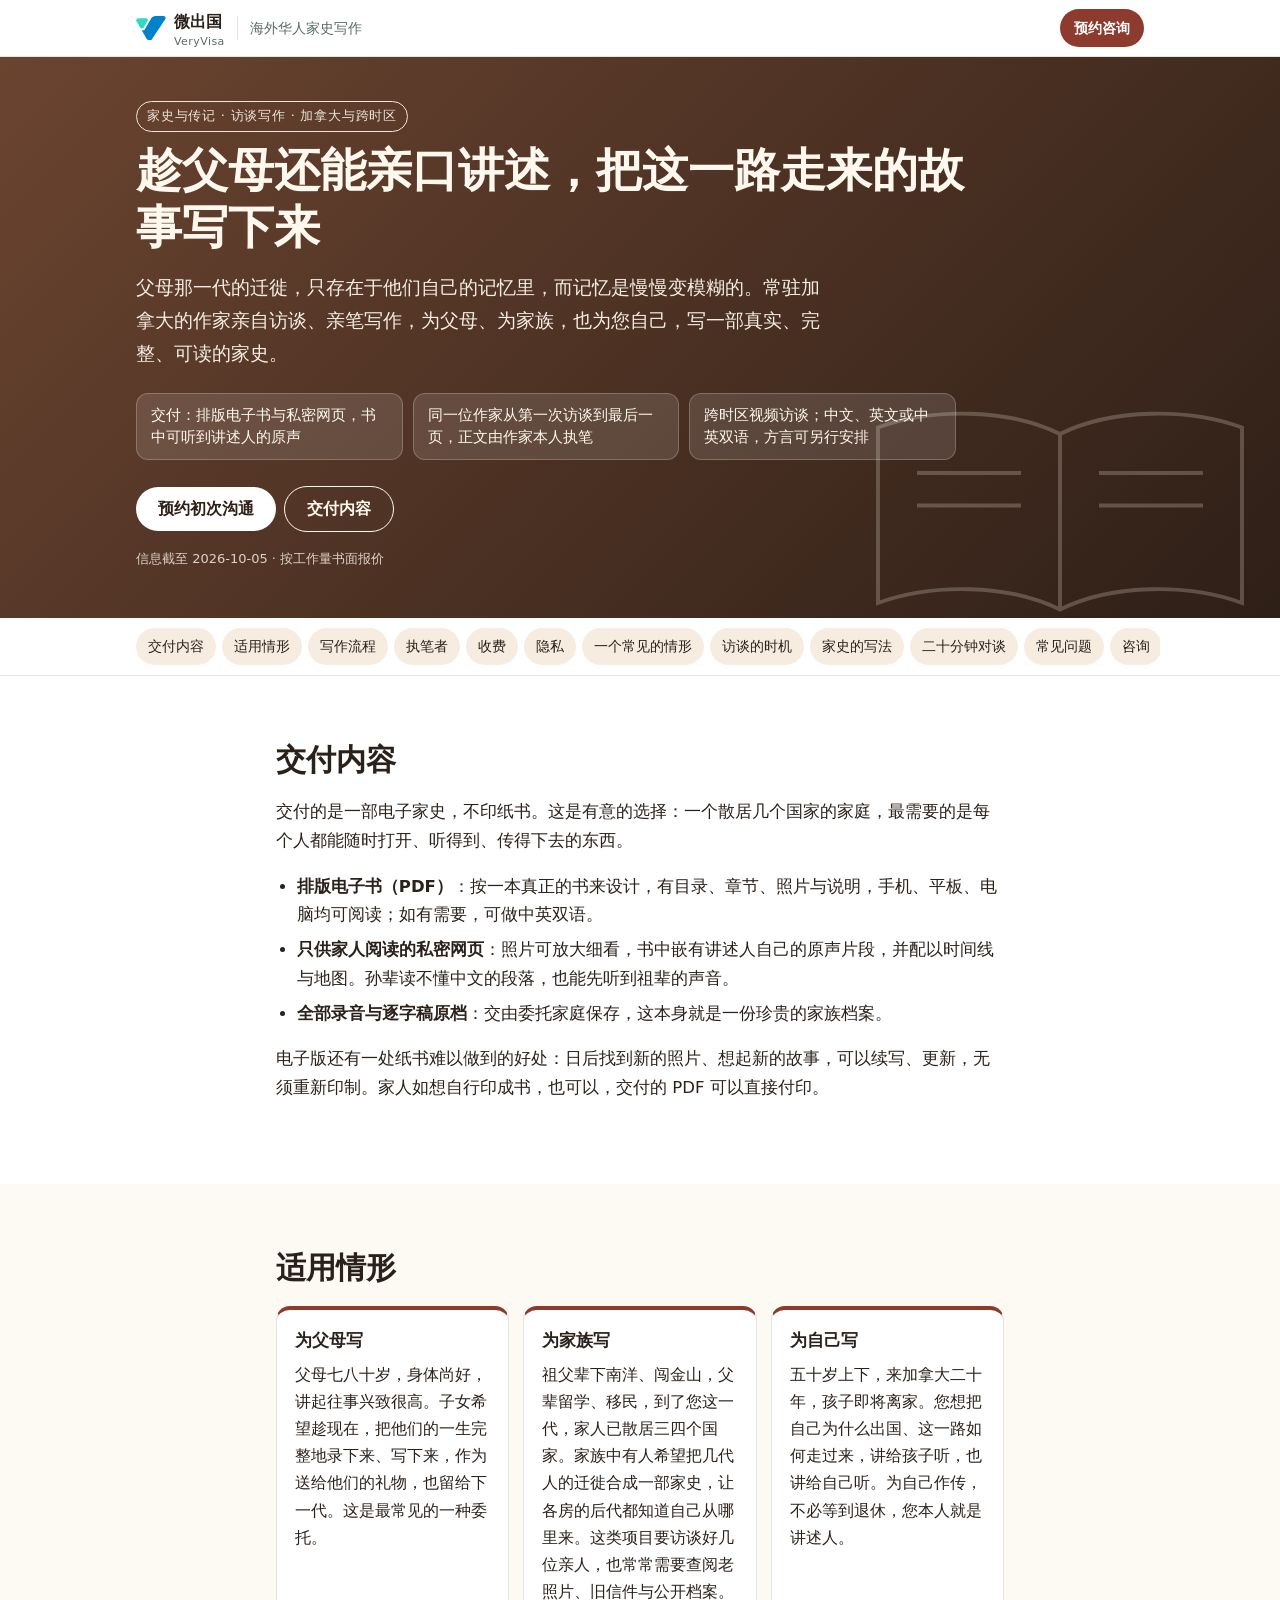
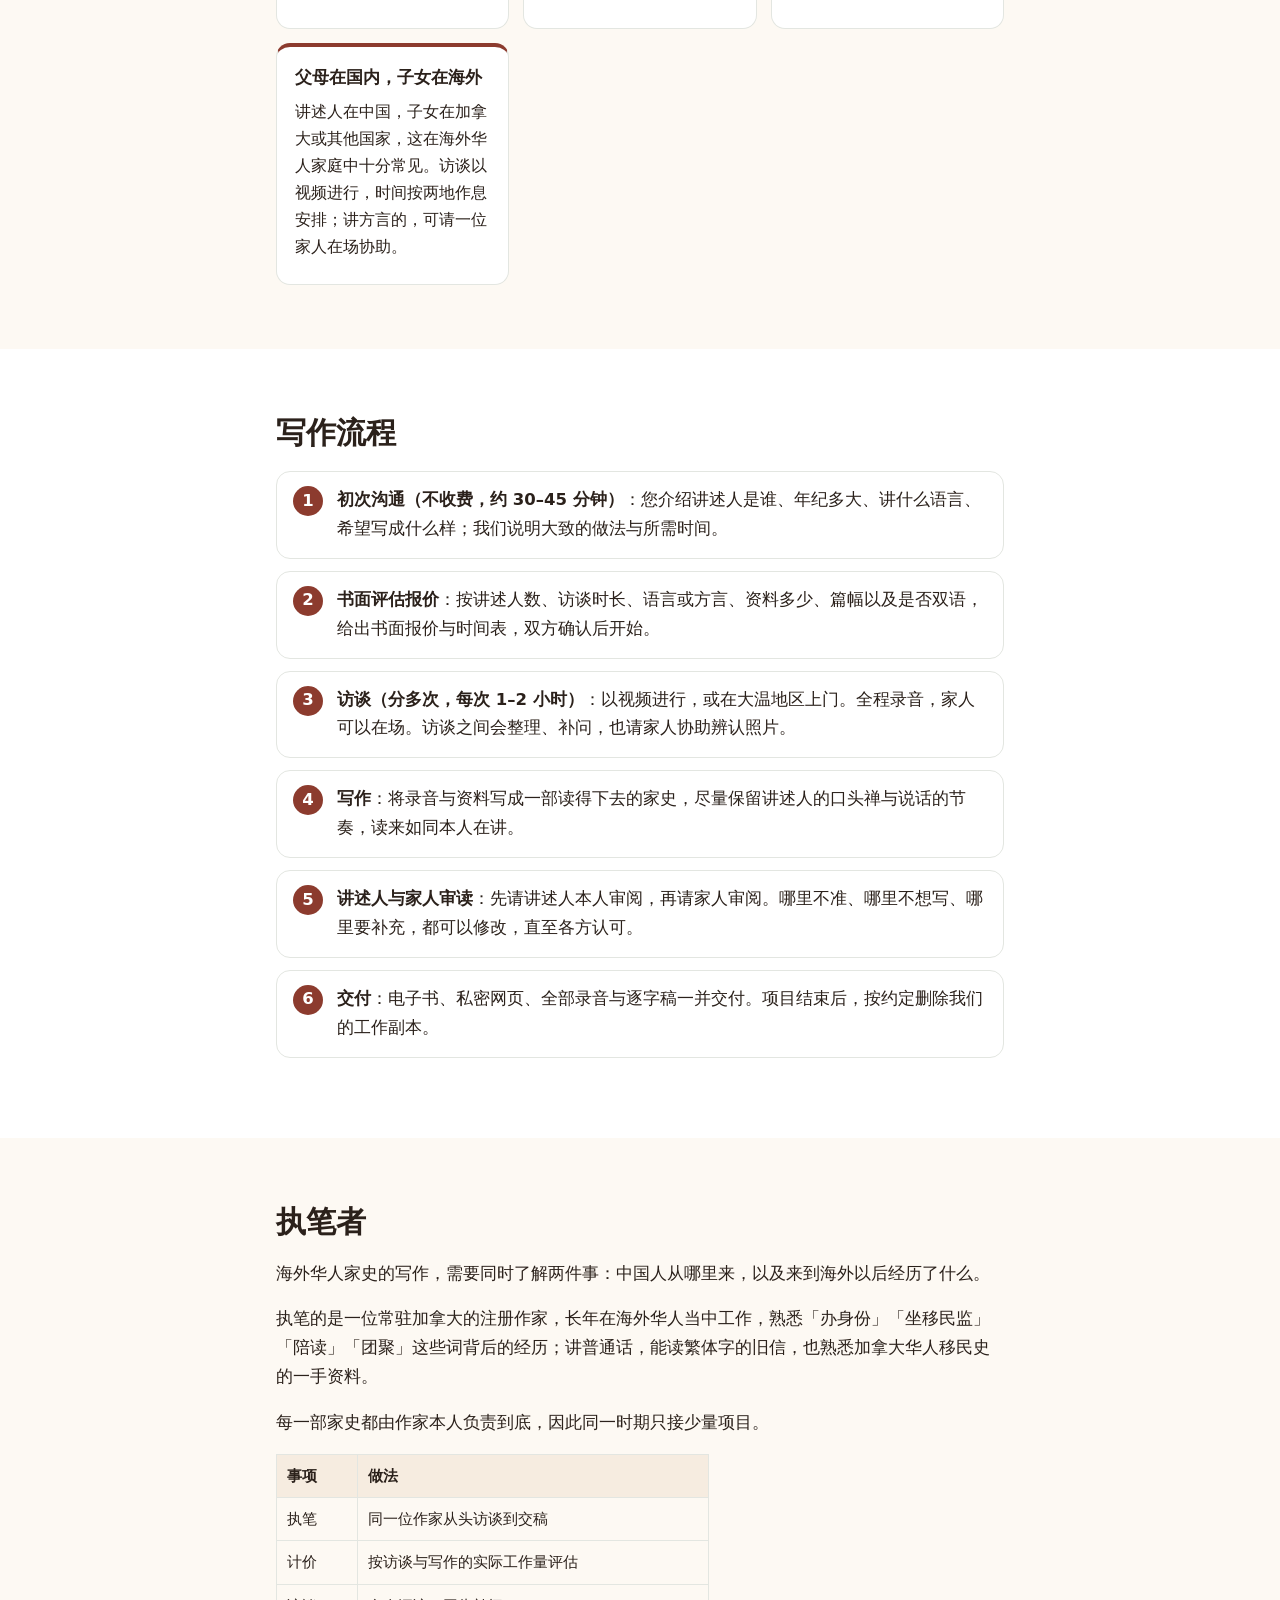
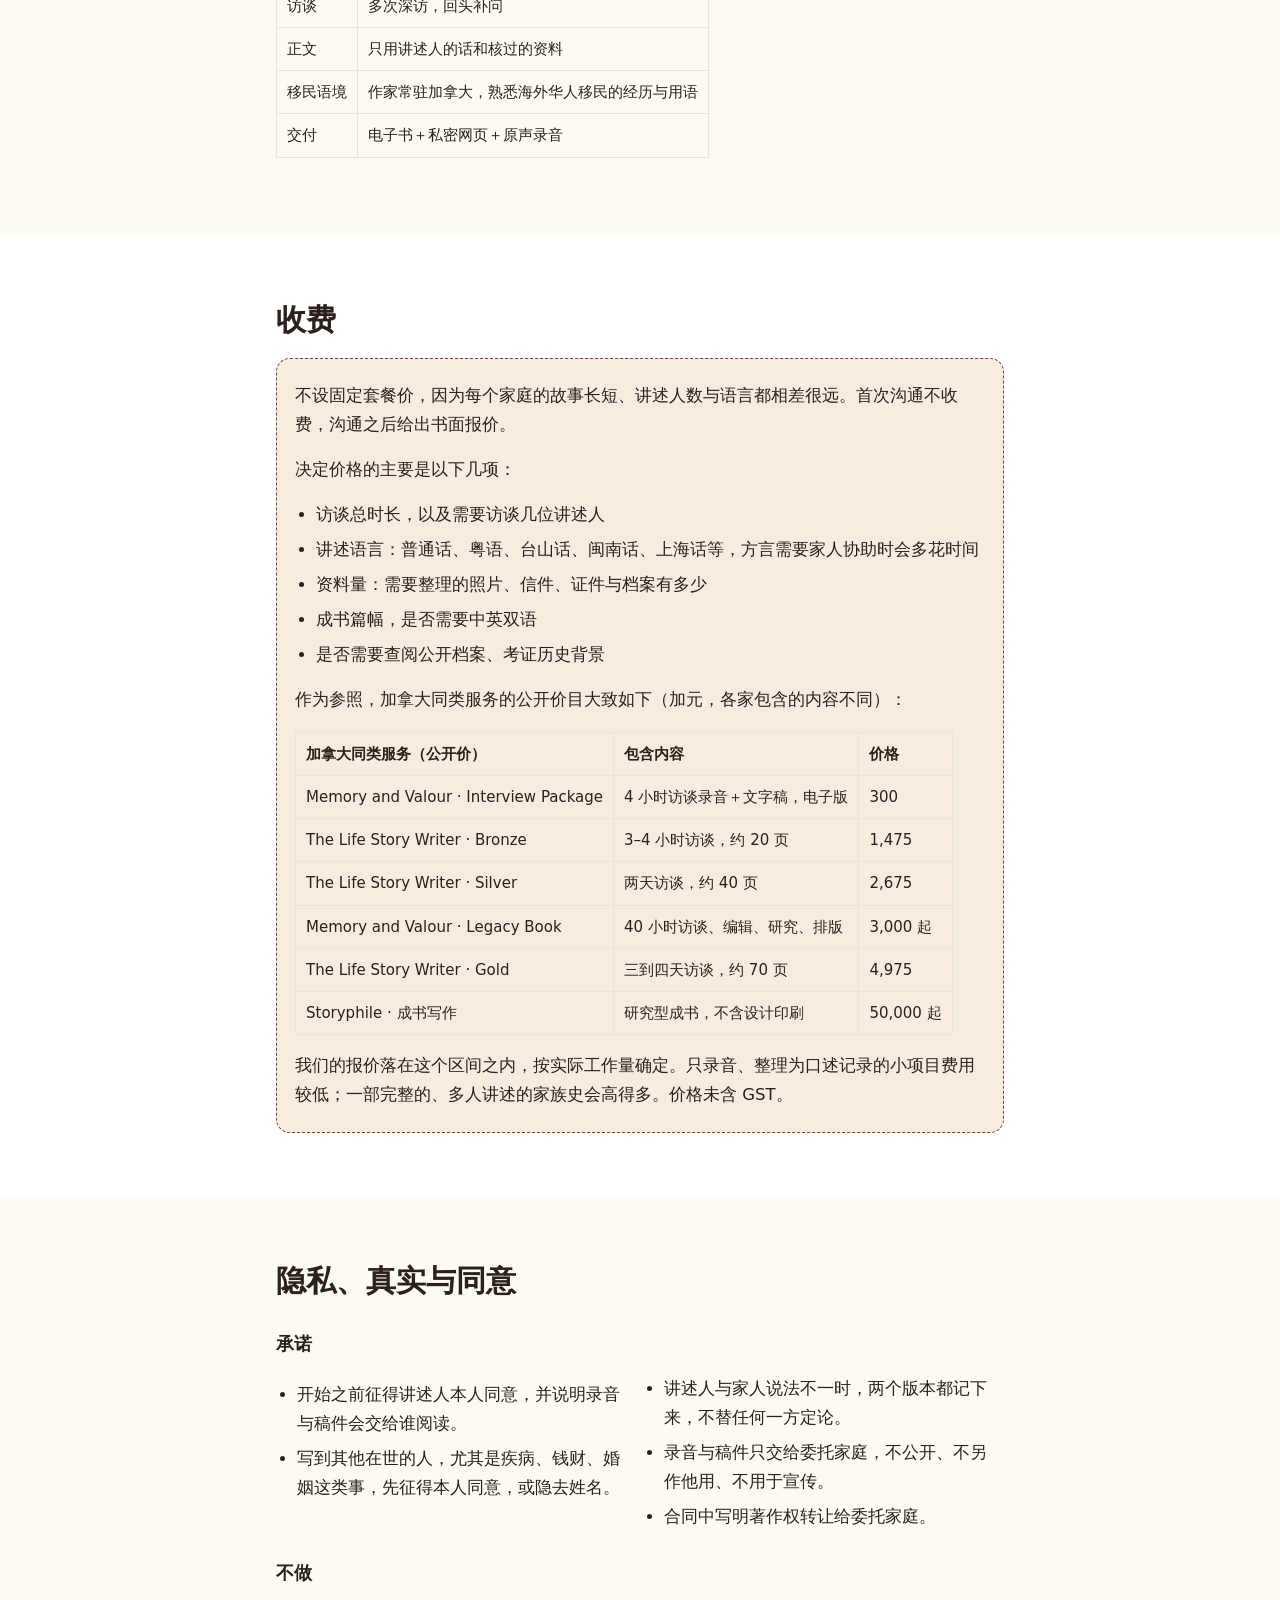
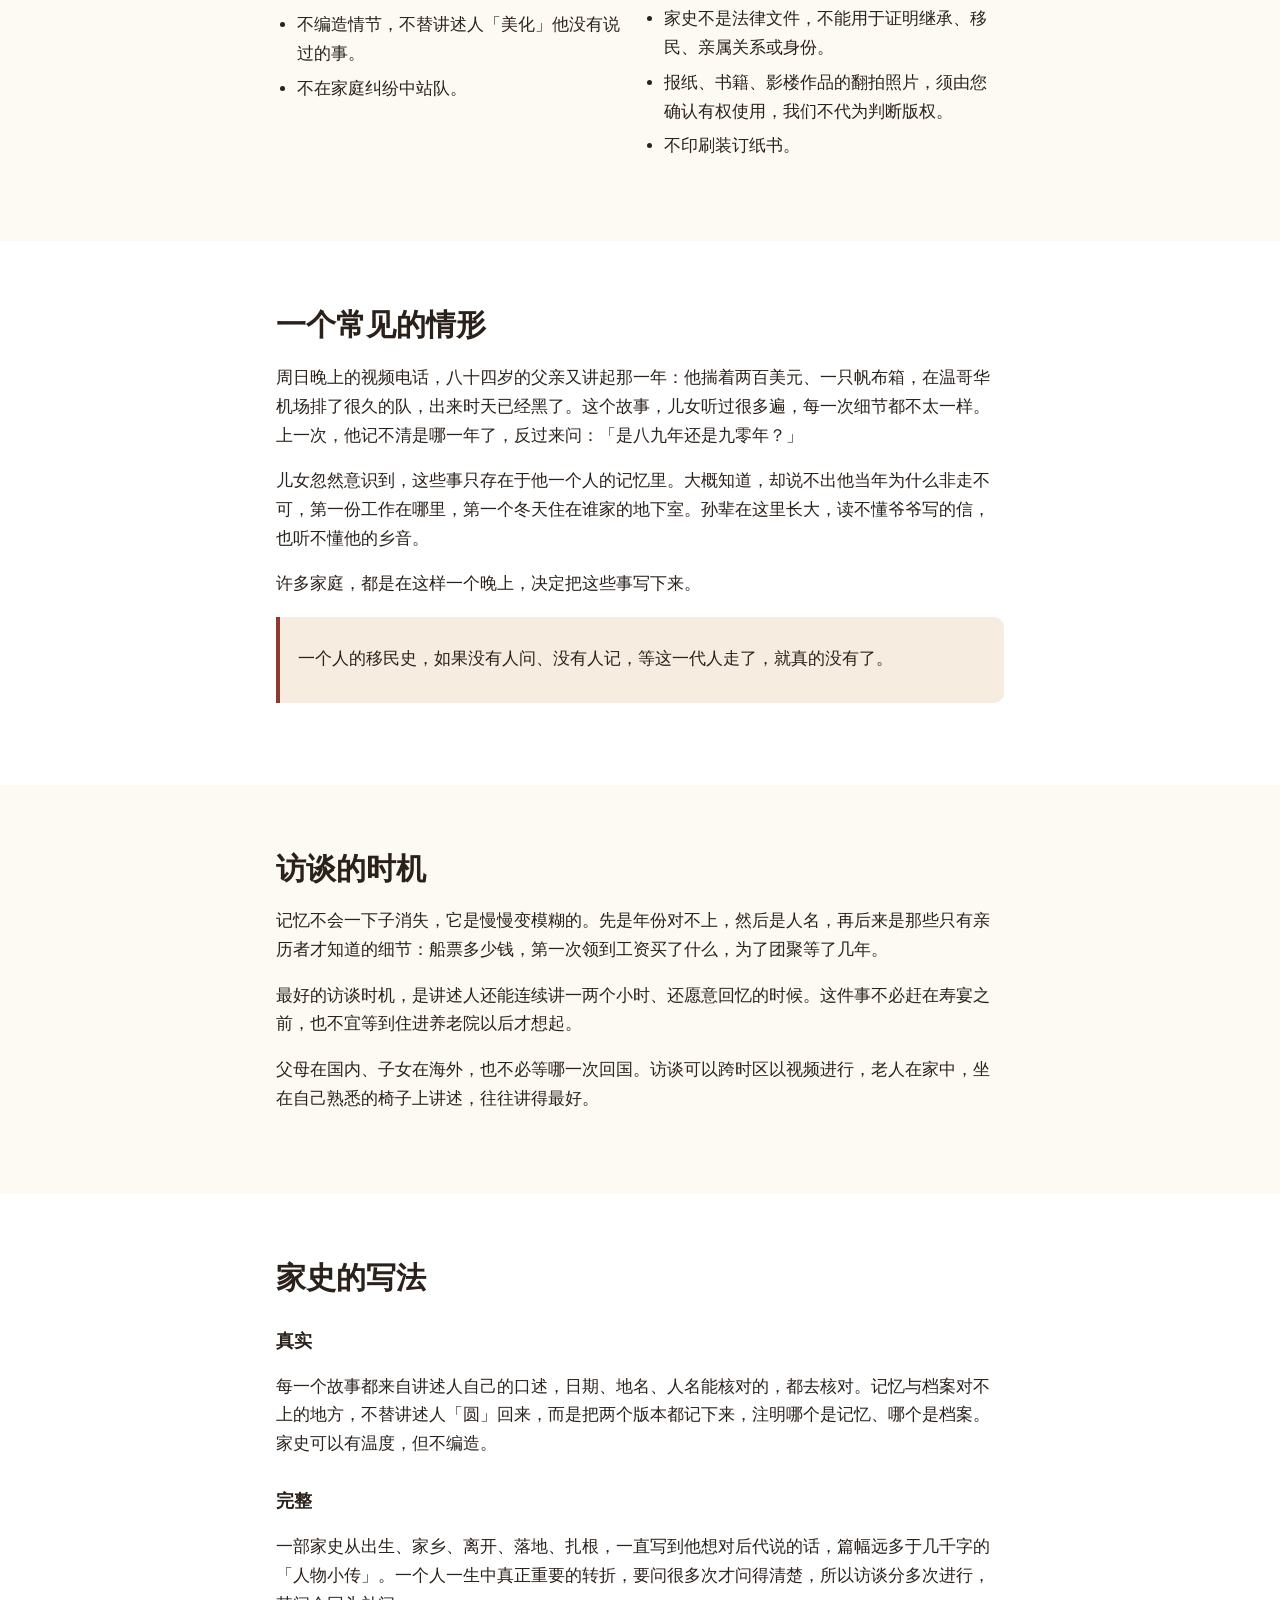
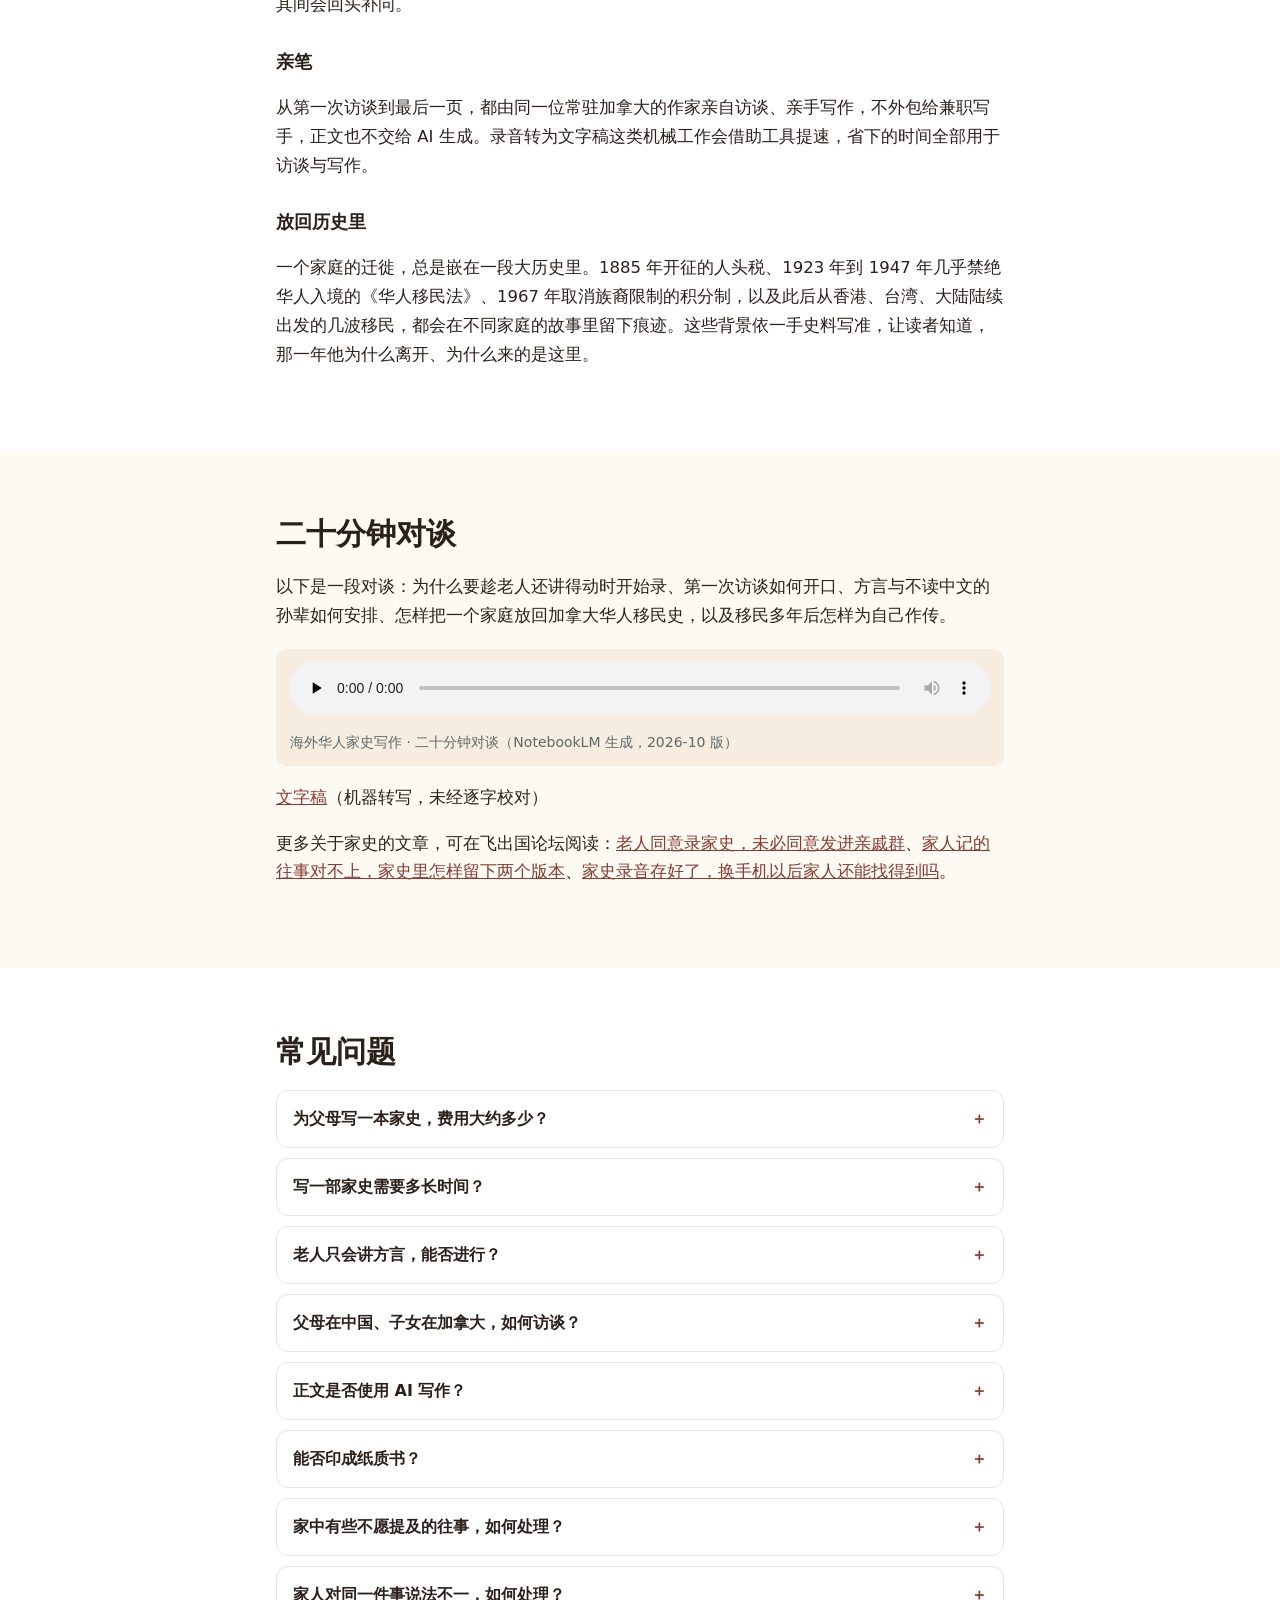
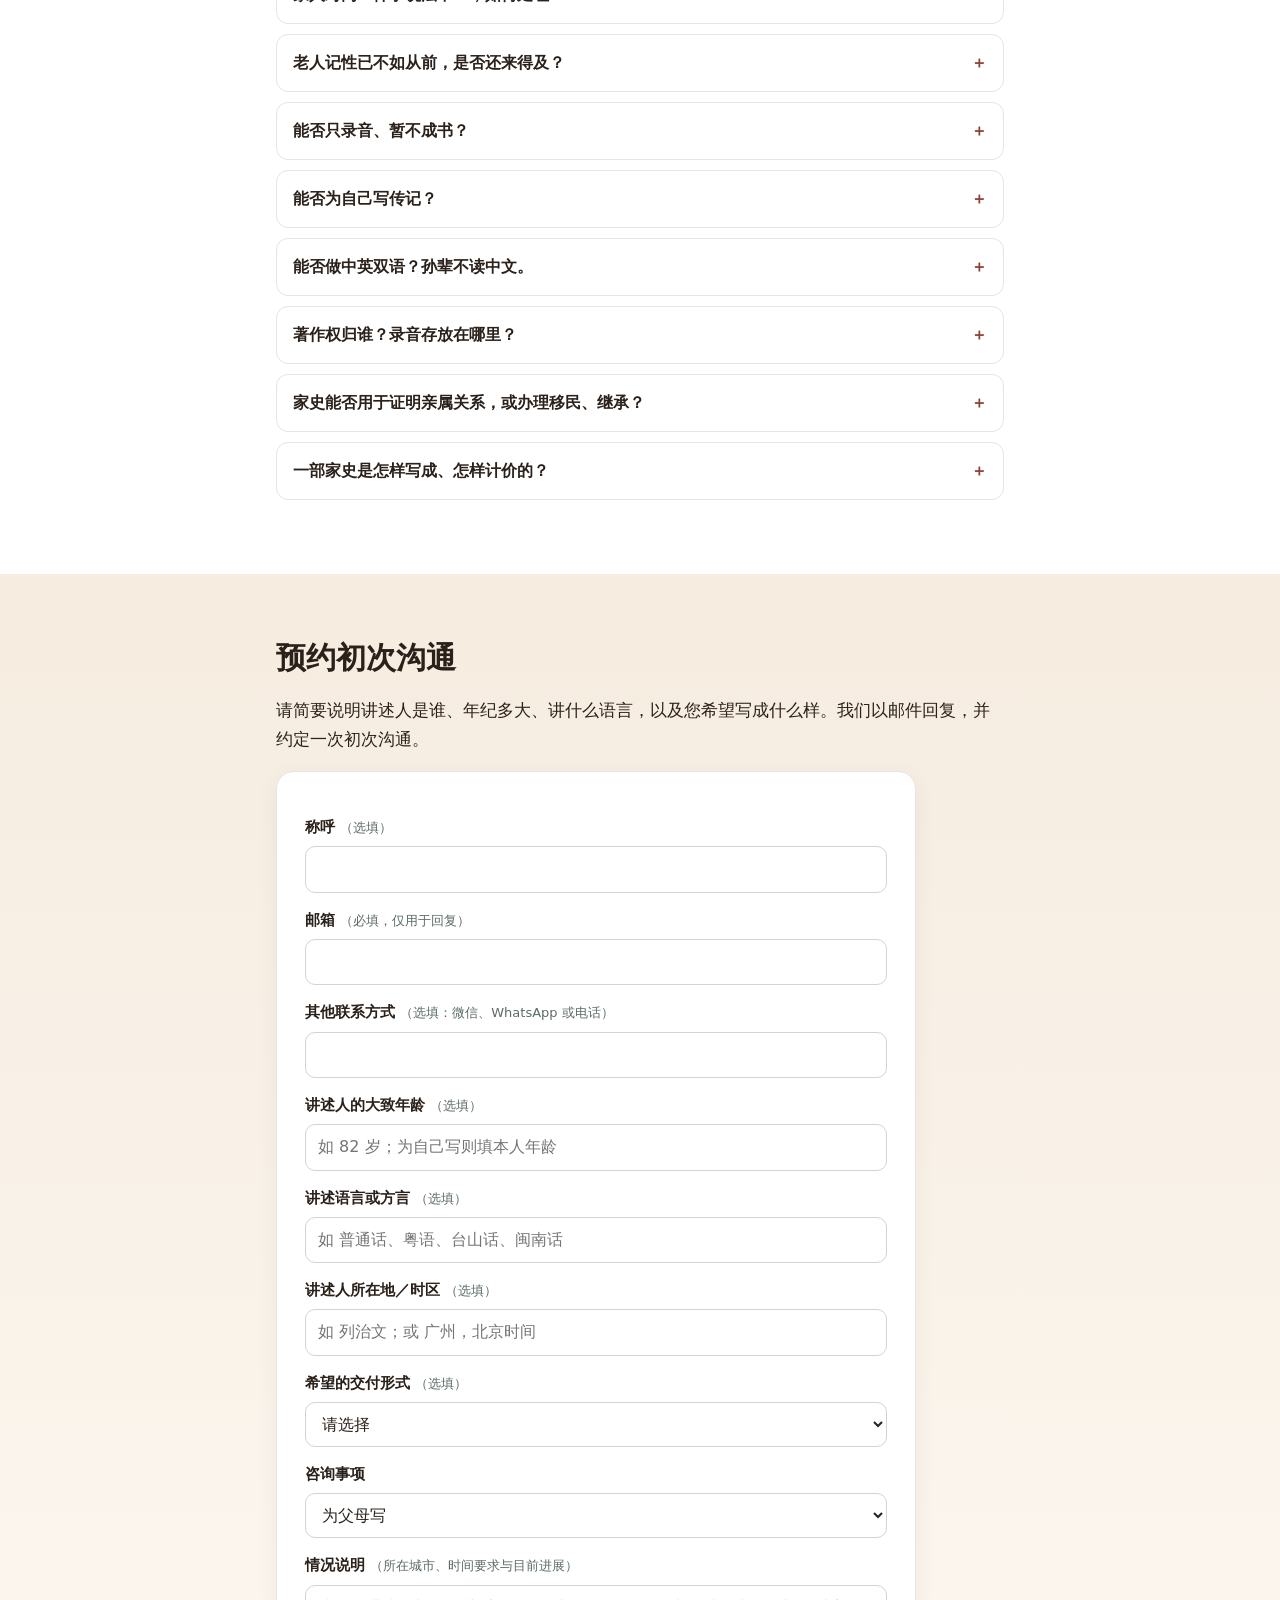
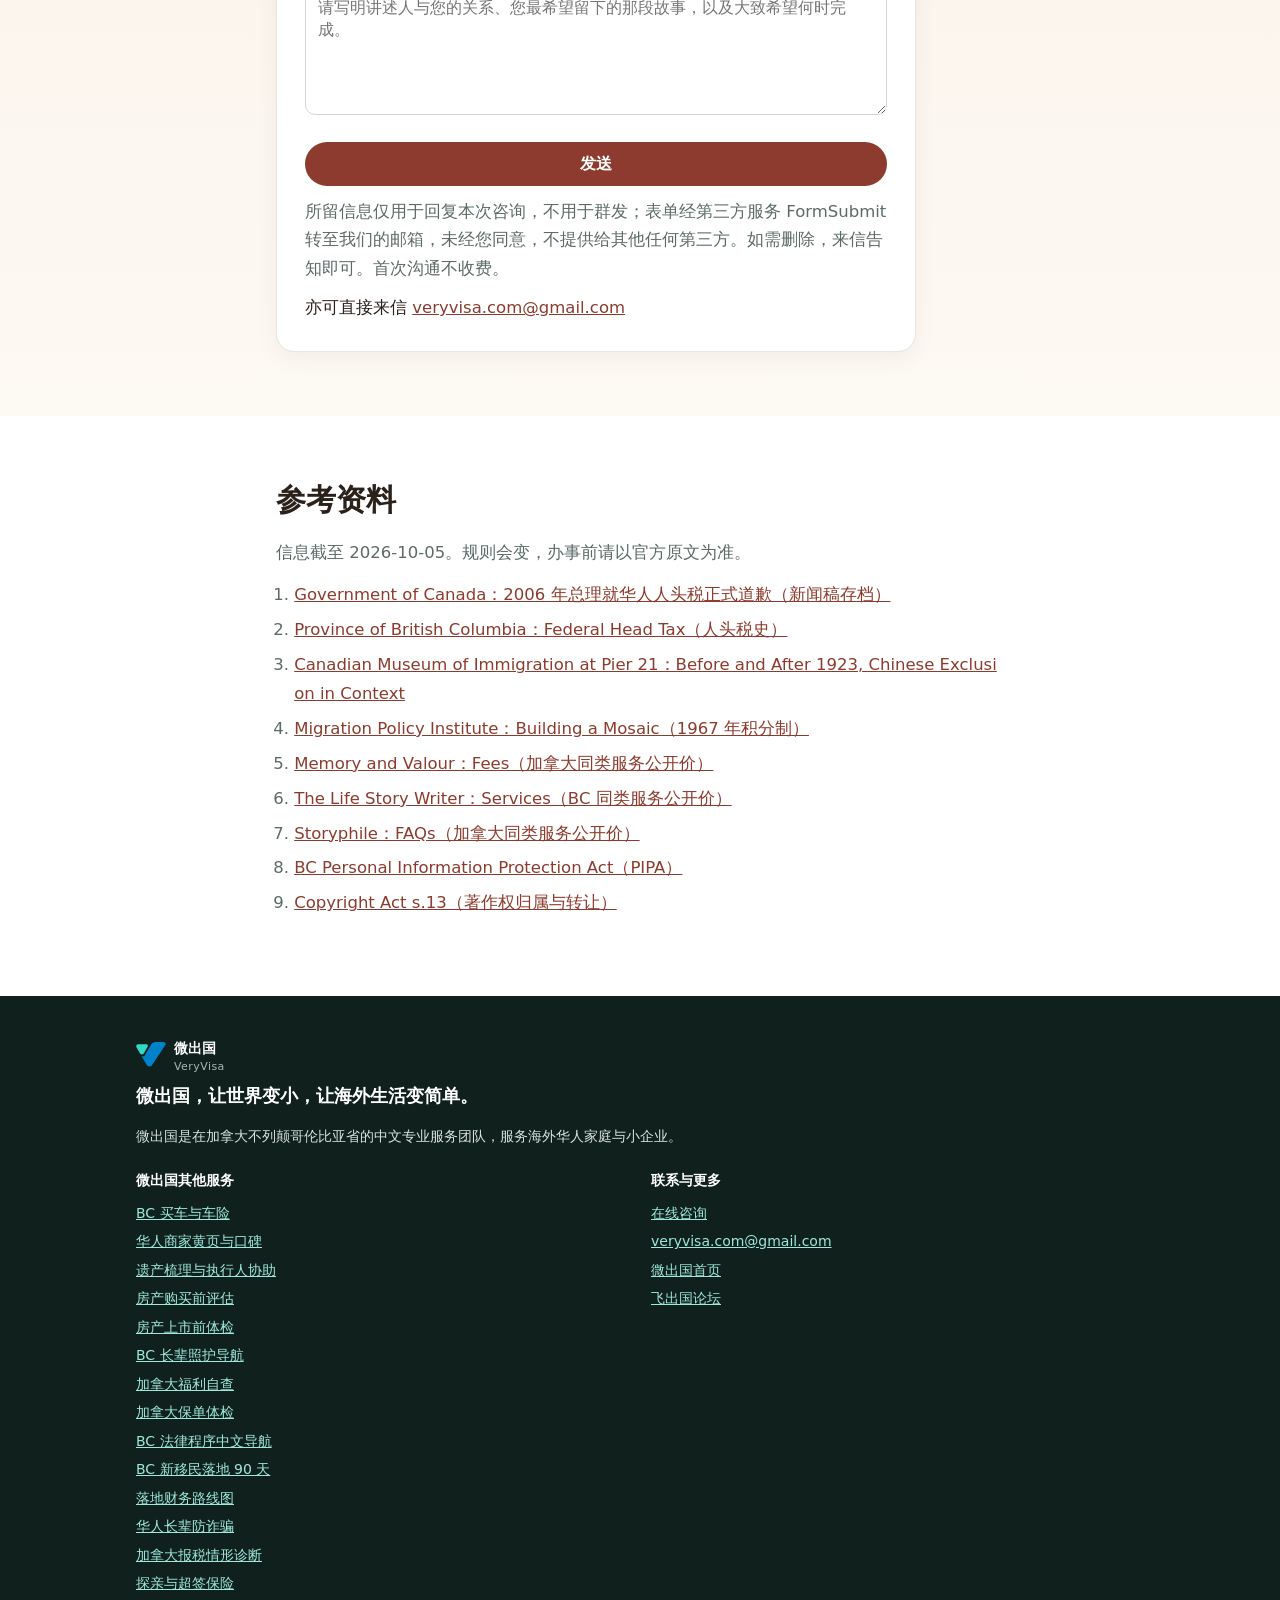
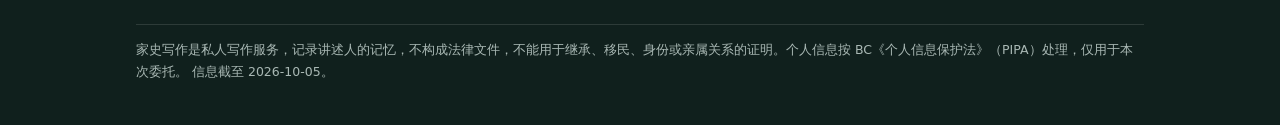
==== commit 1946f5f1: "round4 节标题去重" ====
--- a/index.html
+++ b/index.html
@@ -229,7 +229,7 @@
 <a class="btn btn-primary" href="#contact">预约初次沟通</a><a class="btn btn-ghost" href="#deliver">交付内容</a>
 <p class="asof">信息截至 2026-10-05 · 按工作量书面报价</p>
 </div></section>
-<nav class="toc" aria-label="本页目录"><div class="wrap"><a href="#deliver">交付内容</a><a href="#who">适用情形</a><a href="#how">写作流程</a><a href="#us">执笔者</a><a href="#price">收费</a><a href="#privacy">隐私</a><a href="#story">一个常见的情形</a><a href="#why">趁父母还能亲口讲述</a><a href="#what">家史的写法</a><a href="#listen">二十分钟对谈</a><a href="#faq">常见问题</a><a href="#contact">咨询</a></div></nav>
+<nav class="toc" aria-label="本页目录"><div class="wrap"><a href="#deliver">交付内容</a><a href="#who">适用情形</a><a href="#how">写作流程</a><a href="#us">执笔者</a><a href="#price">收费</a><a href="#privacy">隐私</a><a href="#story">一个常见的情形</a><a href="#why">访谈的时机</a><a href="#what">家史的写法</a><a href="#listen">二十分钟对谈</a><a href="#faq">常见问题</a><a href="#contact">咨询</a></div></nav>
 <section class="sec" id="deliver"><div class="wrap narrow"><h2>交付内容</h2>
 <p>交付的是一部电子家史，不印纸书。这是有意的选择：一个散居几个国家的家庭，最需要的是每个人都能随时打开、听得到、传得下去的东西。</p>
 <ul><li><strong>排版电子书（PDF）</strong>：按一本真正的书来设计，有目录、章节、照片与说明，手机、平板、电脑均可阅读；如有需要，可做中英双语。</li><li><strong>只供家人阅读的私密网页</strong>：照片可放大细看，书中嵌有讲述人自己的原声片段，并配以时间线与地图。孙辈读不懂中文的段落，也能先听到祖辈的声音。</li><li><strong>全部录音与逐字稿原档</strong>：交由委托家庭保存，这本身就是一份珍贵的家族档案。</li></ul>
@@ -260,7 +260,7 @@
 <p>儿女忽然意识到，这些事只存在于他一个人的记忆里。大概知道，却说不出他当年为什么非走不可，第一份工作在哪里，第一个冬天住在谁家的地下室。孙辈在这里长大，读不懂爷爷写的信，也听不懂他的乡音。</p>
 <p>许多家庭，都是在这样一个晚上，决定把这些事写下来。</p>
 <blockquote><p>一个人的移民史，如果没有人问、没有人记，等这一代人走了，就真的没有了。</p></blockquote>
-</div></section><section class="sec" id="why"><div class="wrap narrow"><h2>趁父母还能亲口讲述</h2>
+</div></section><section class="sec" id="why"><div class="wrap narrow"><h2>访谈的时机</h2>
 <p>记忆不会一下子消失，它是慢慢变模糊的。先是年份对不上，然后是人名，再后来是那些只有亲历者才知道的细节：船票多少钱，第一次领到工资买了什么，为了团聚等了几年。</p>
 <p>最好的访谈时机，是讲述人还能连续讲一两个小时、还愿意回忆的时候。这件事不必赶在寿宴之前，也不宜等到住进养老院以后才想起。</p>
 <p>父母在国内、子女在海外，也不必等哪一次回国。访谈可以跨时区以视频进行，老人在家中，坐在自己熟悉的椅子上讲述，往往讲得最好。</p>
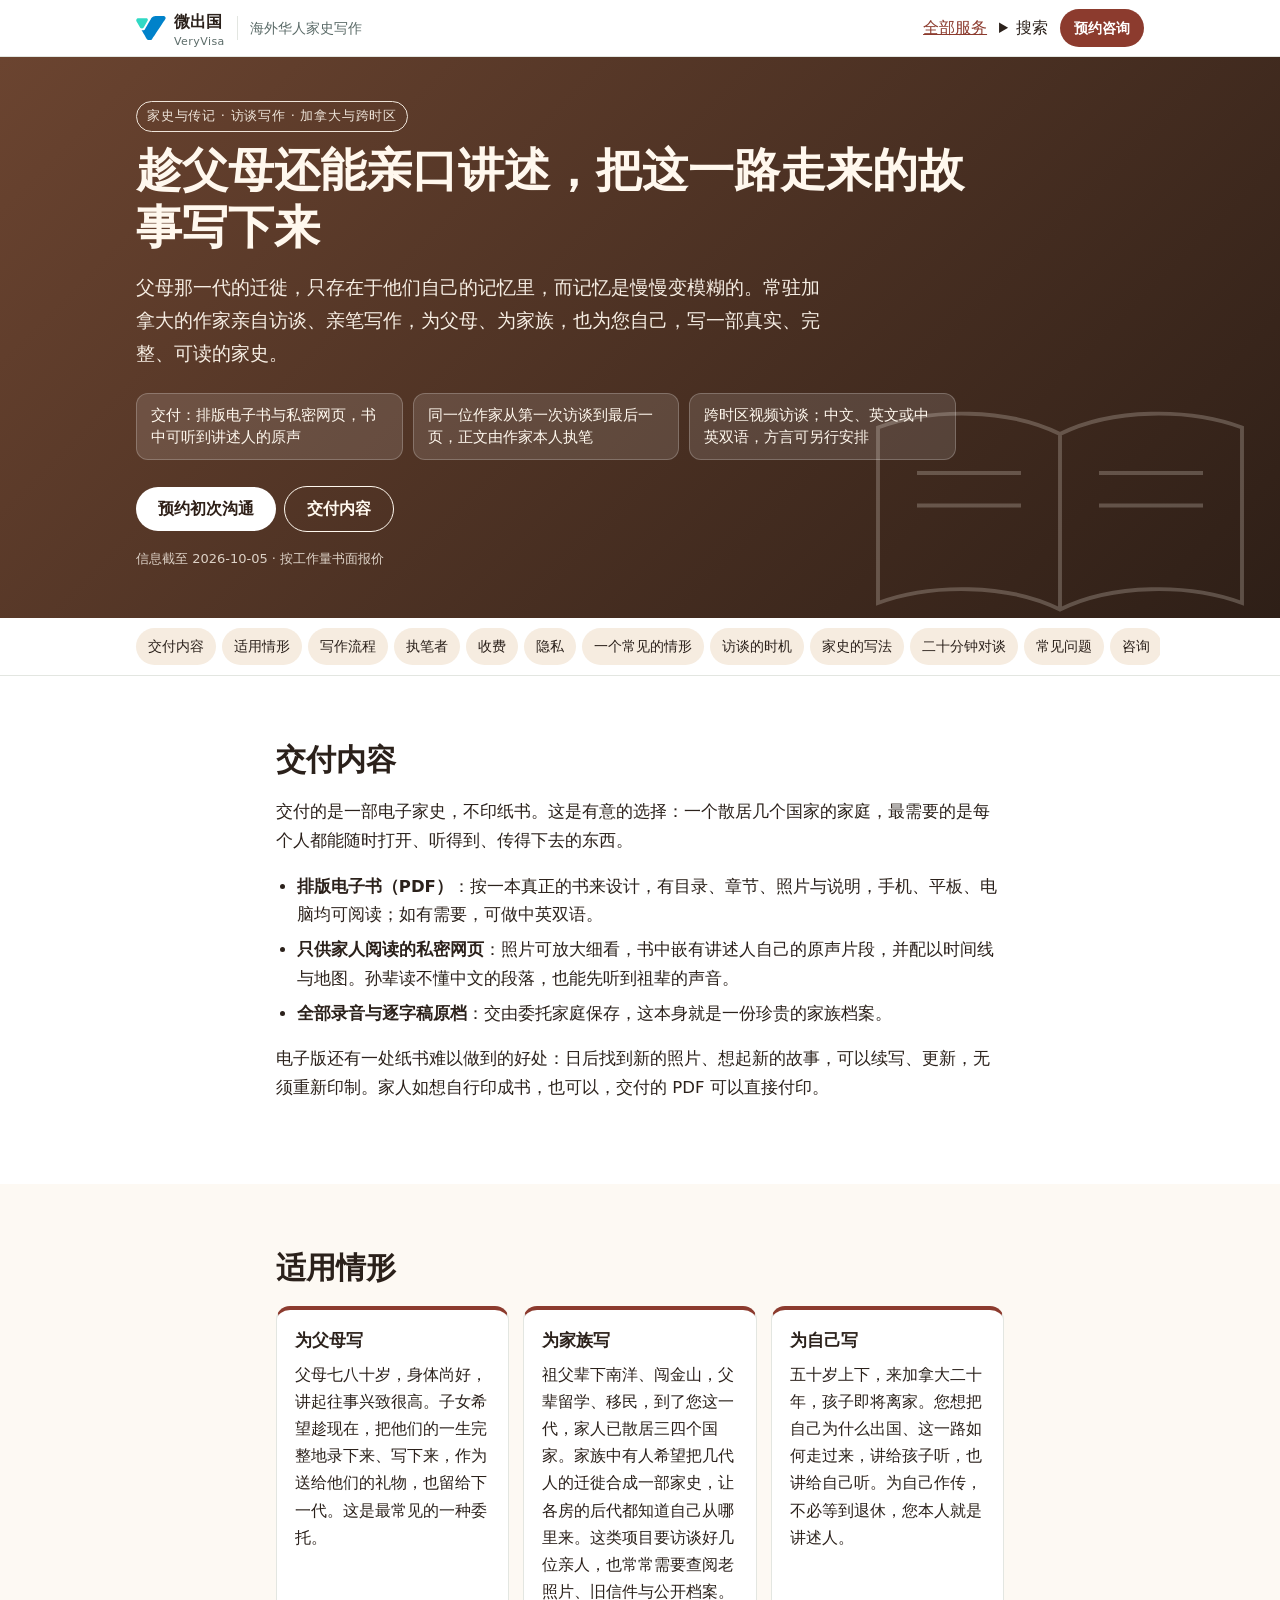
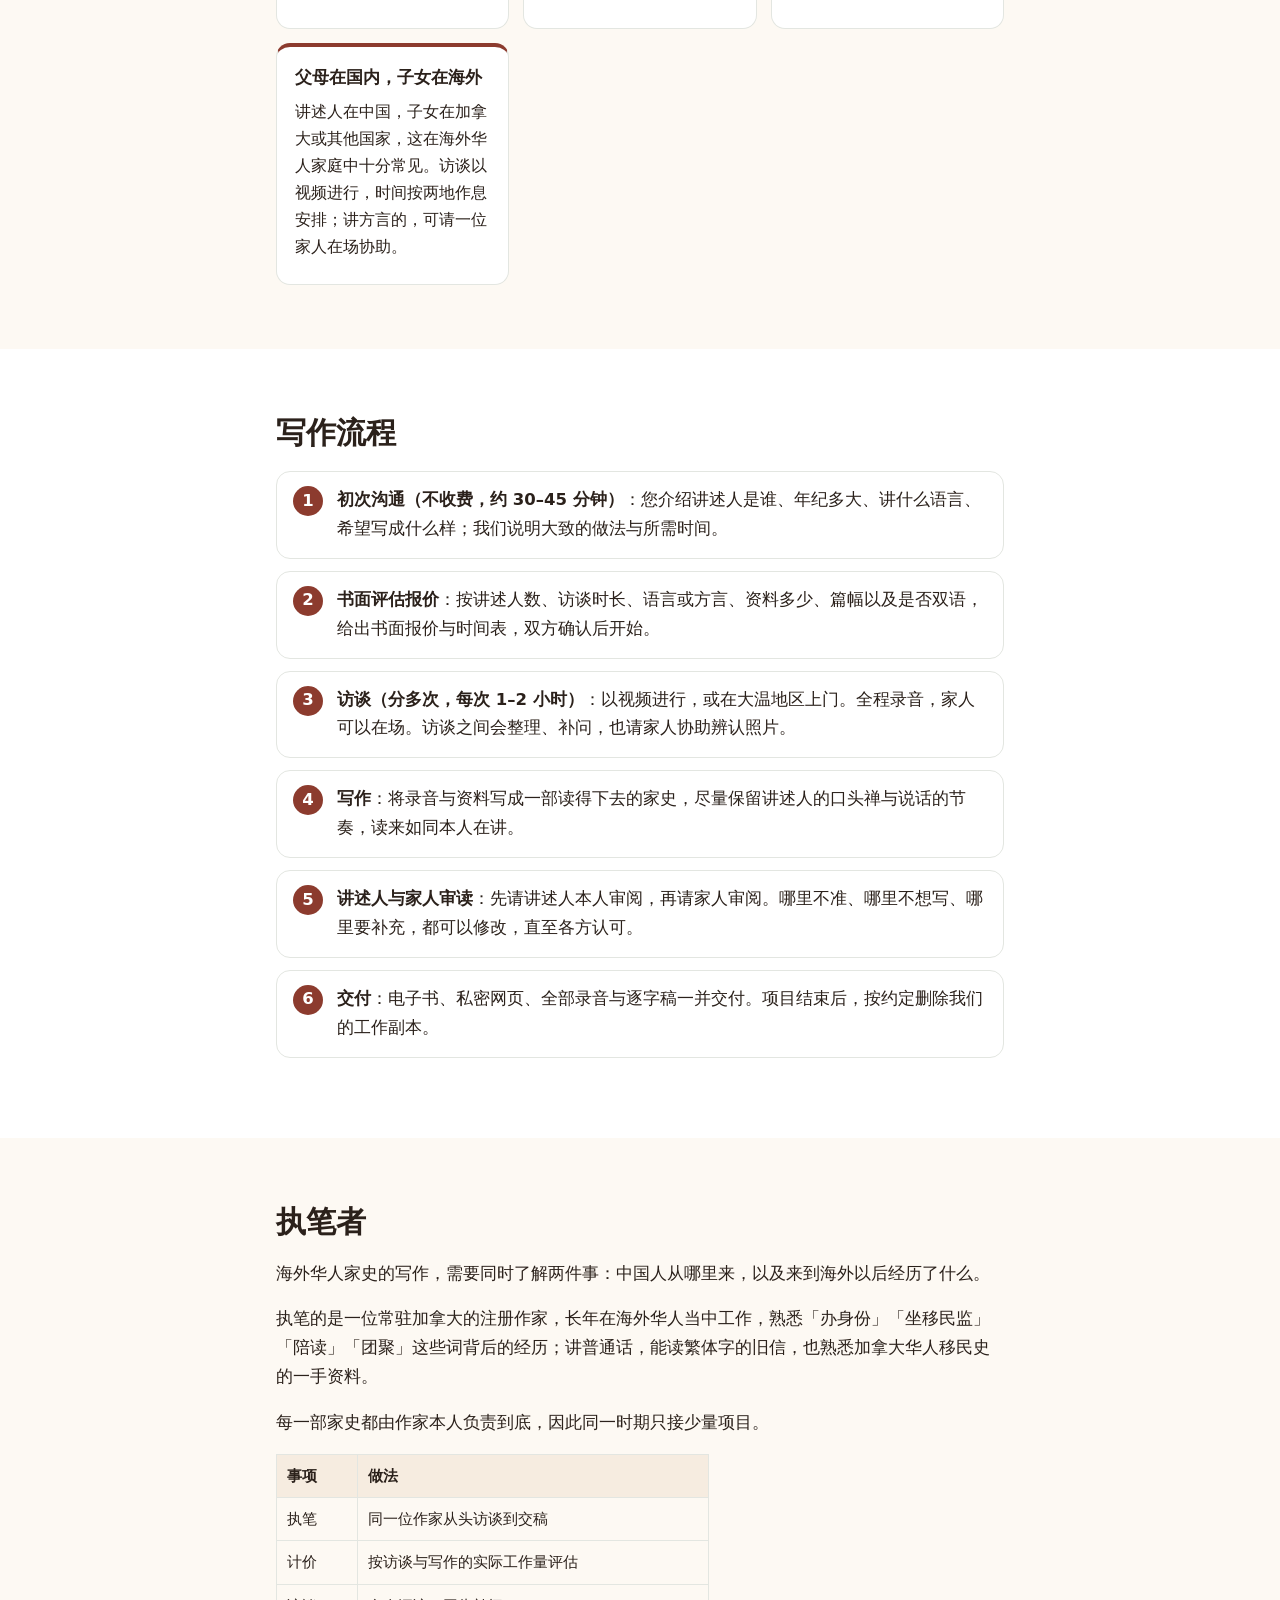
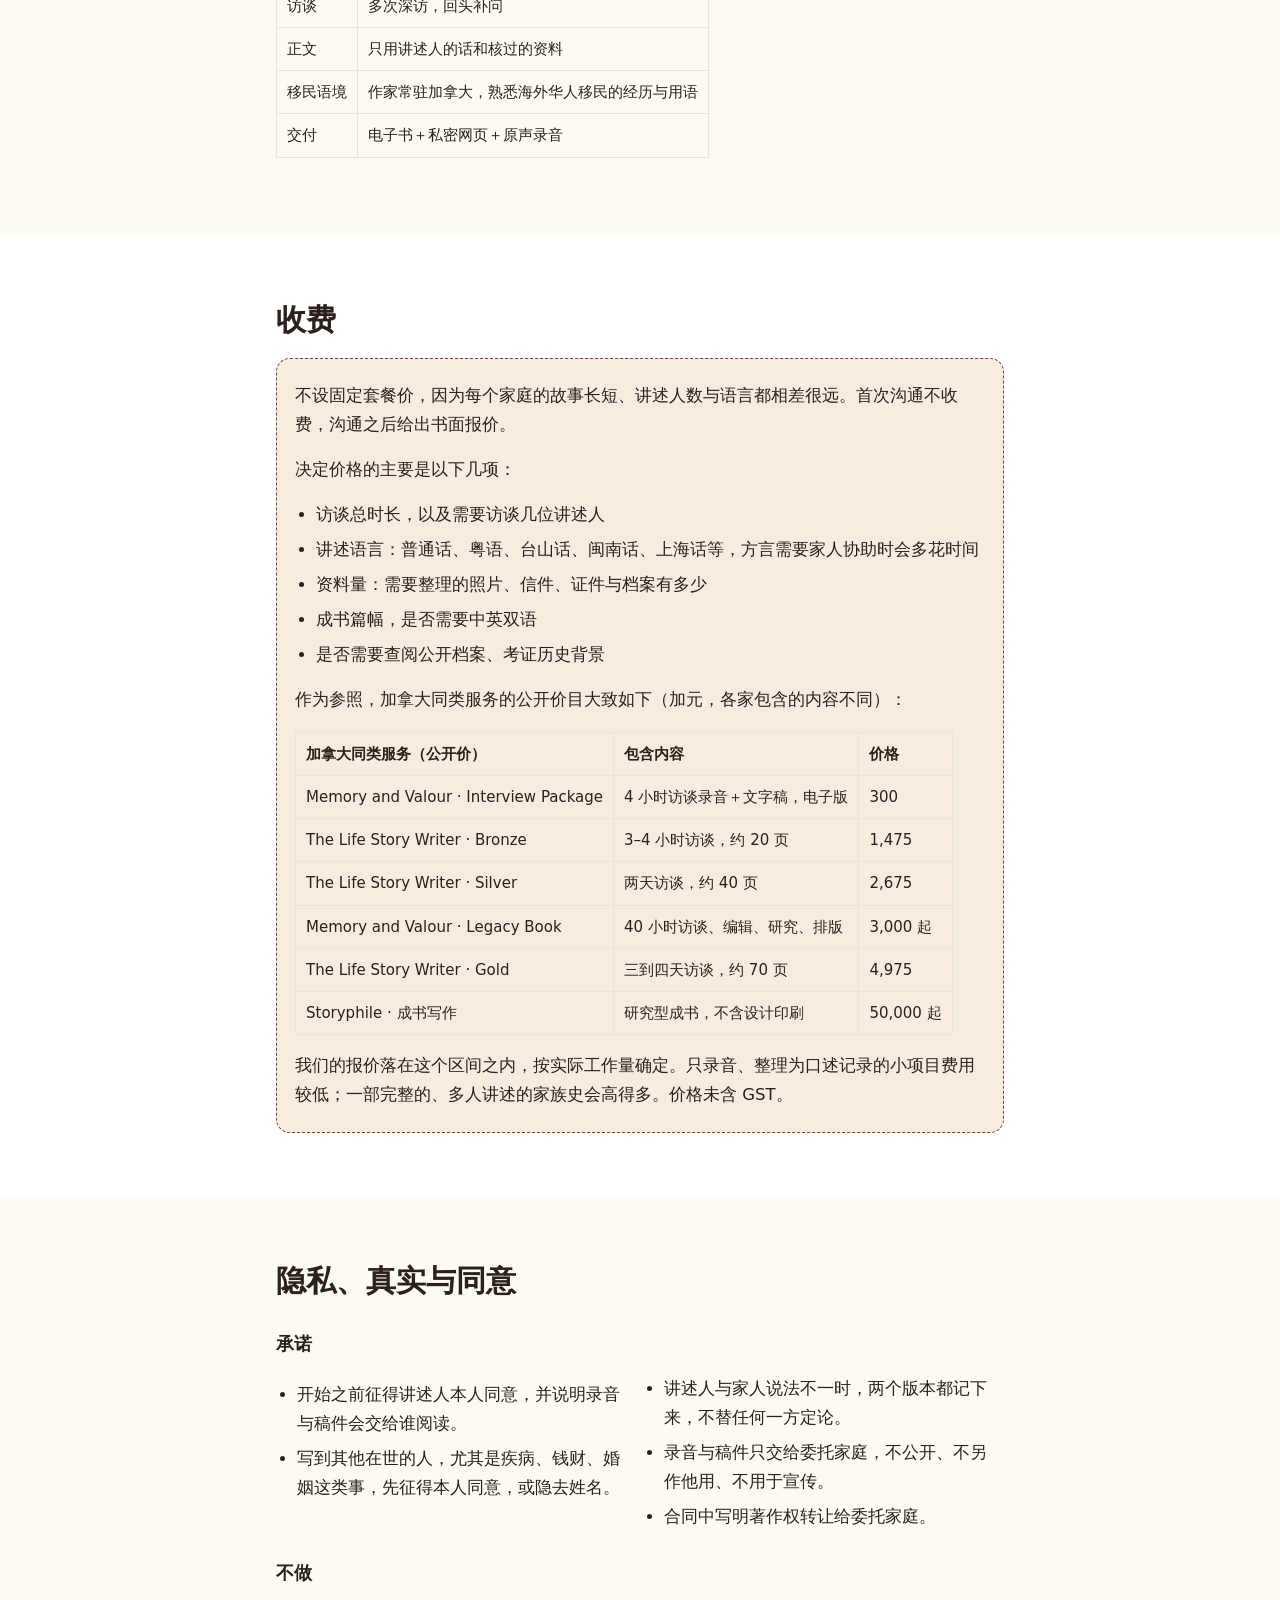
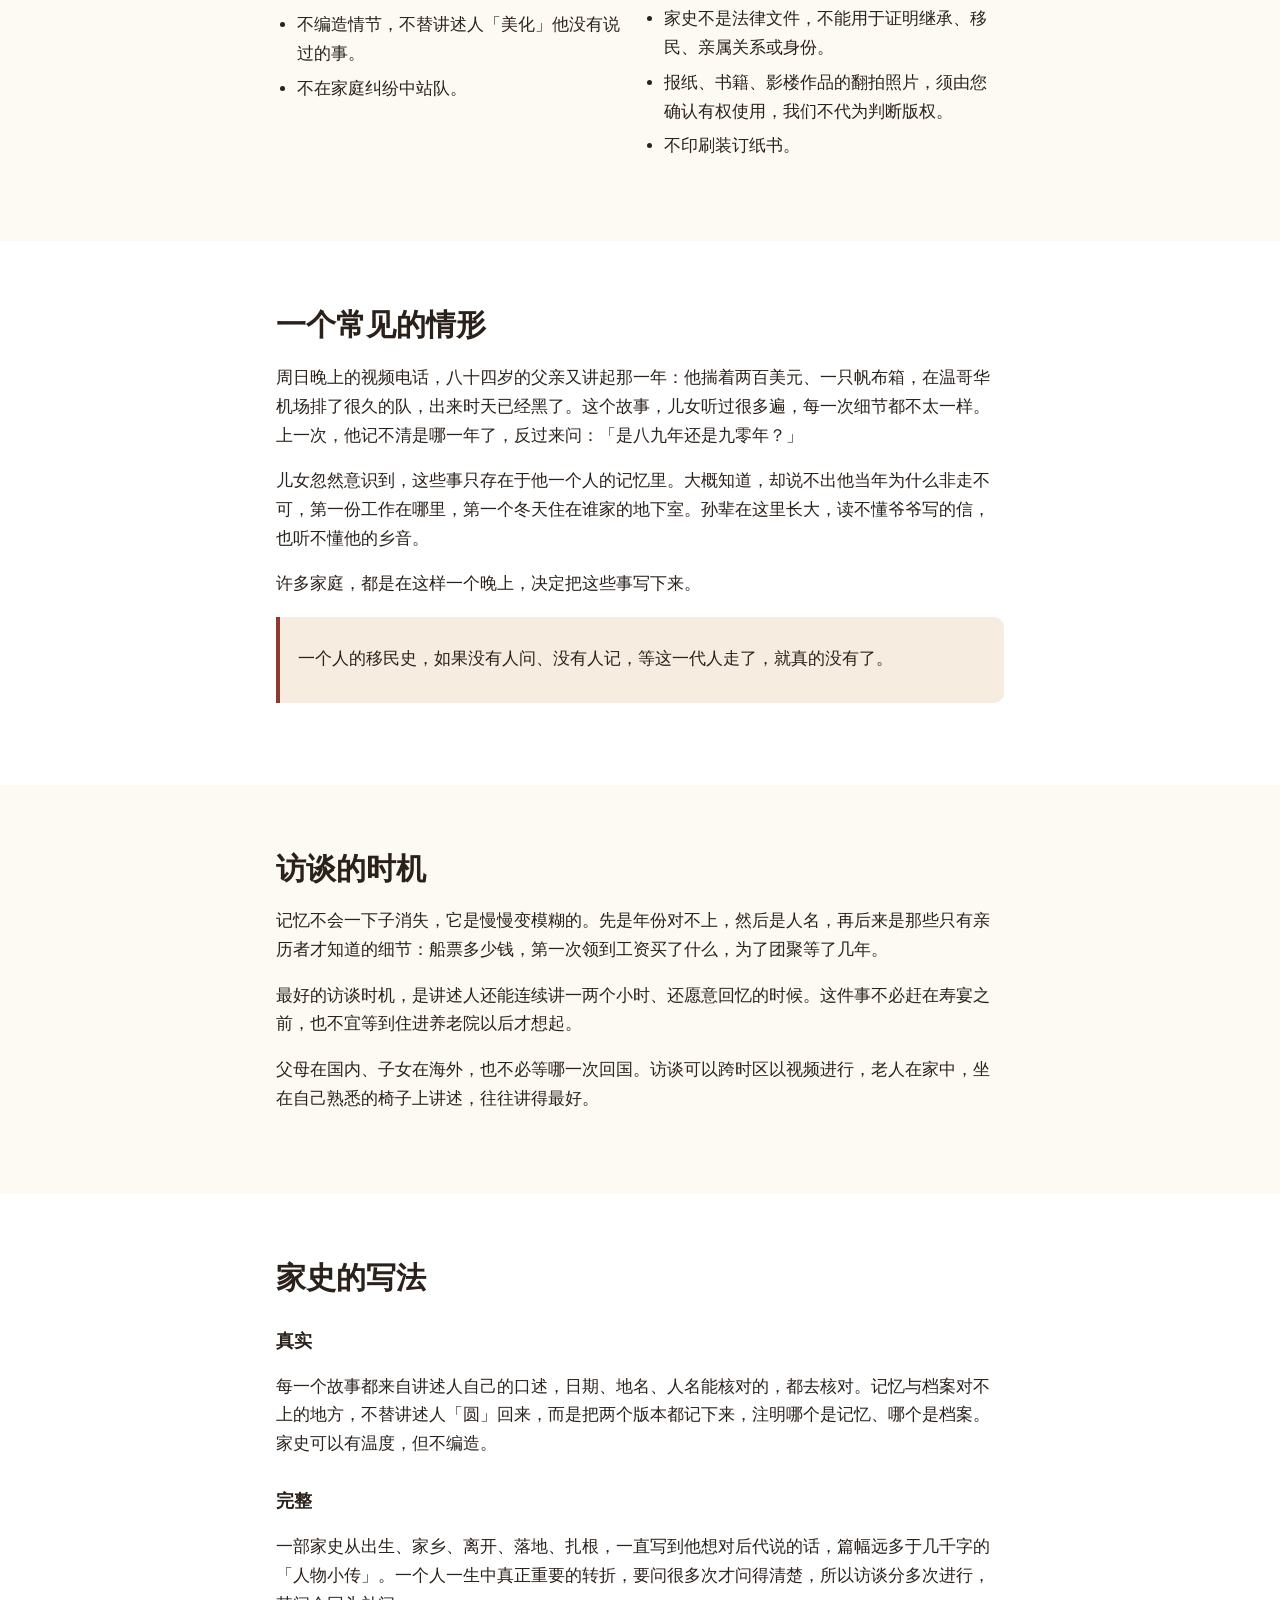
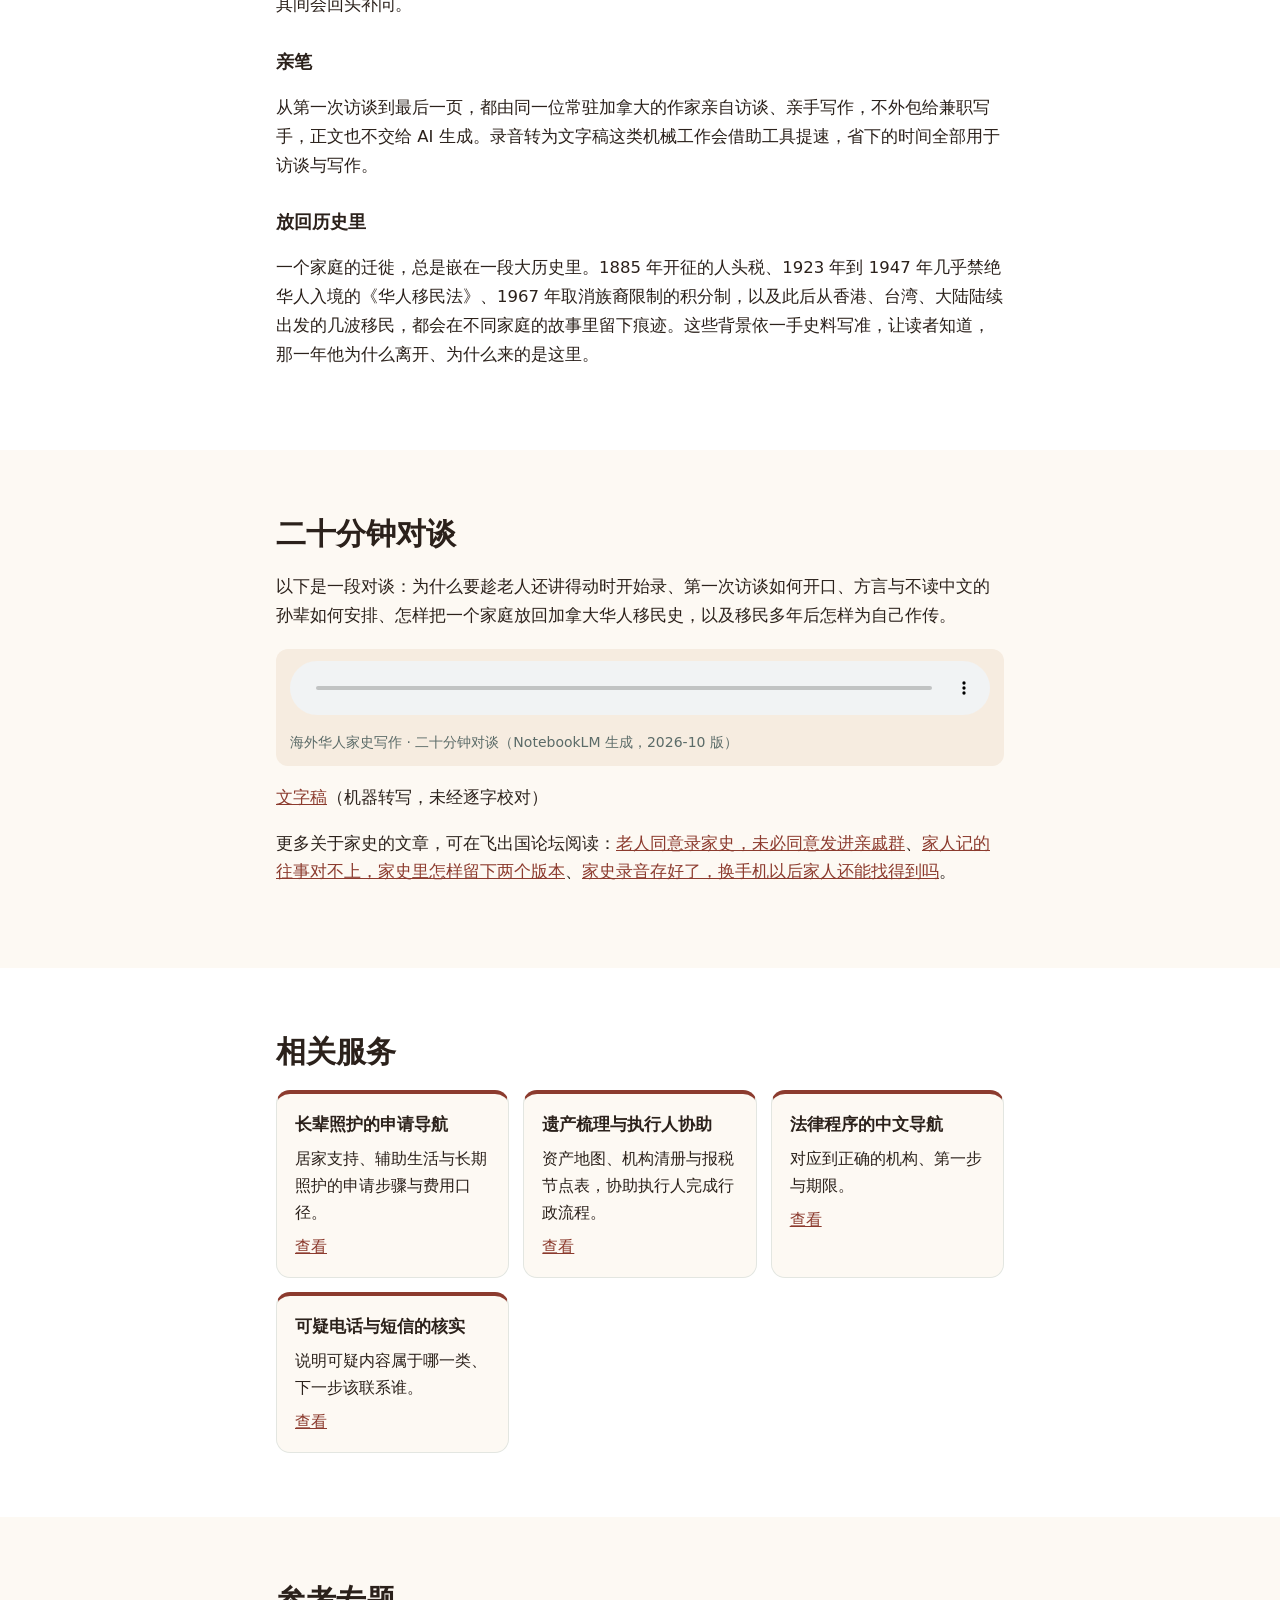
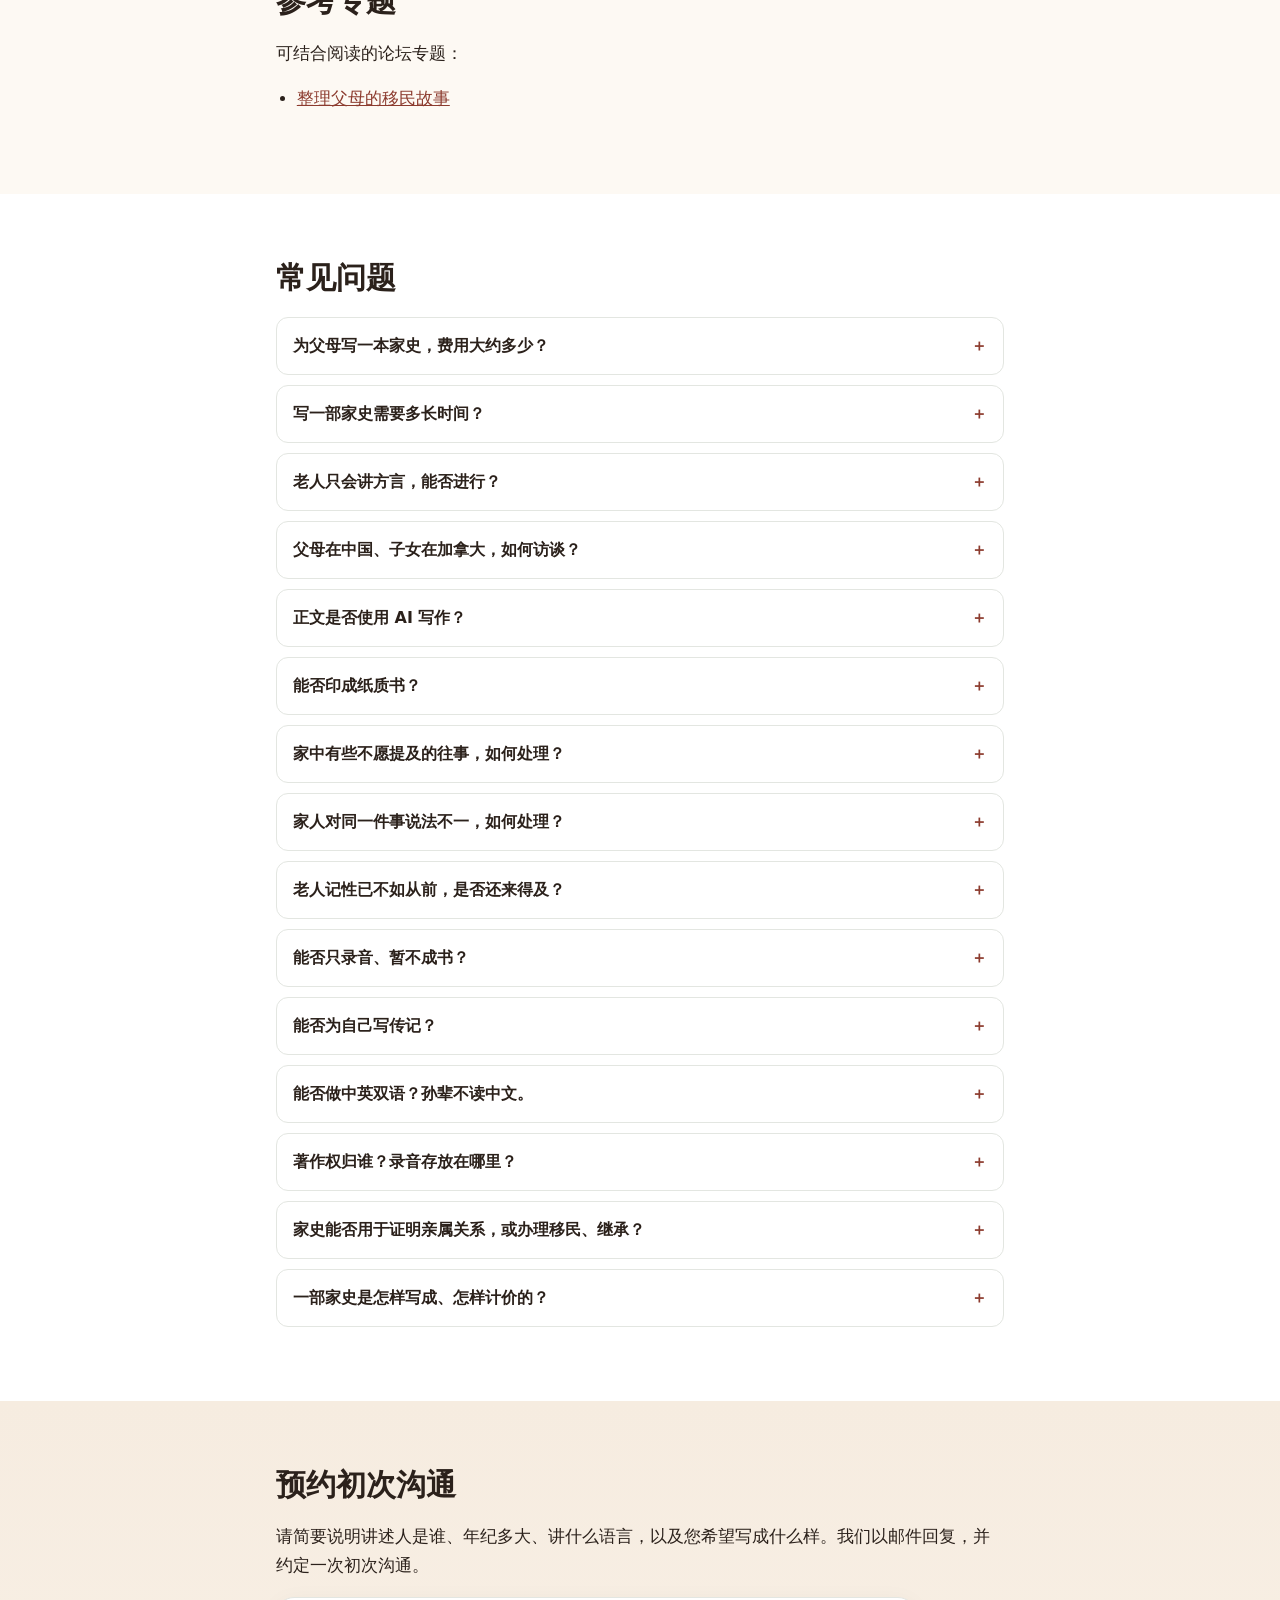
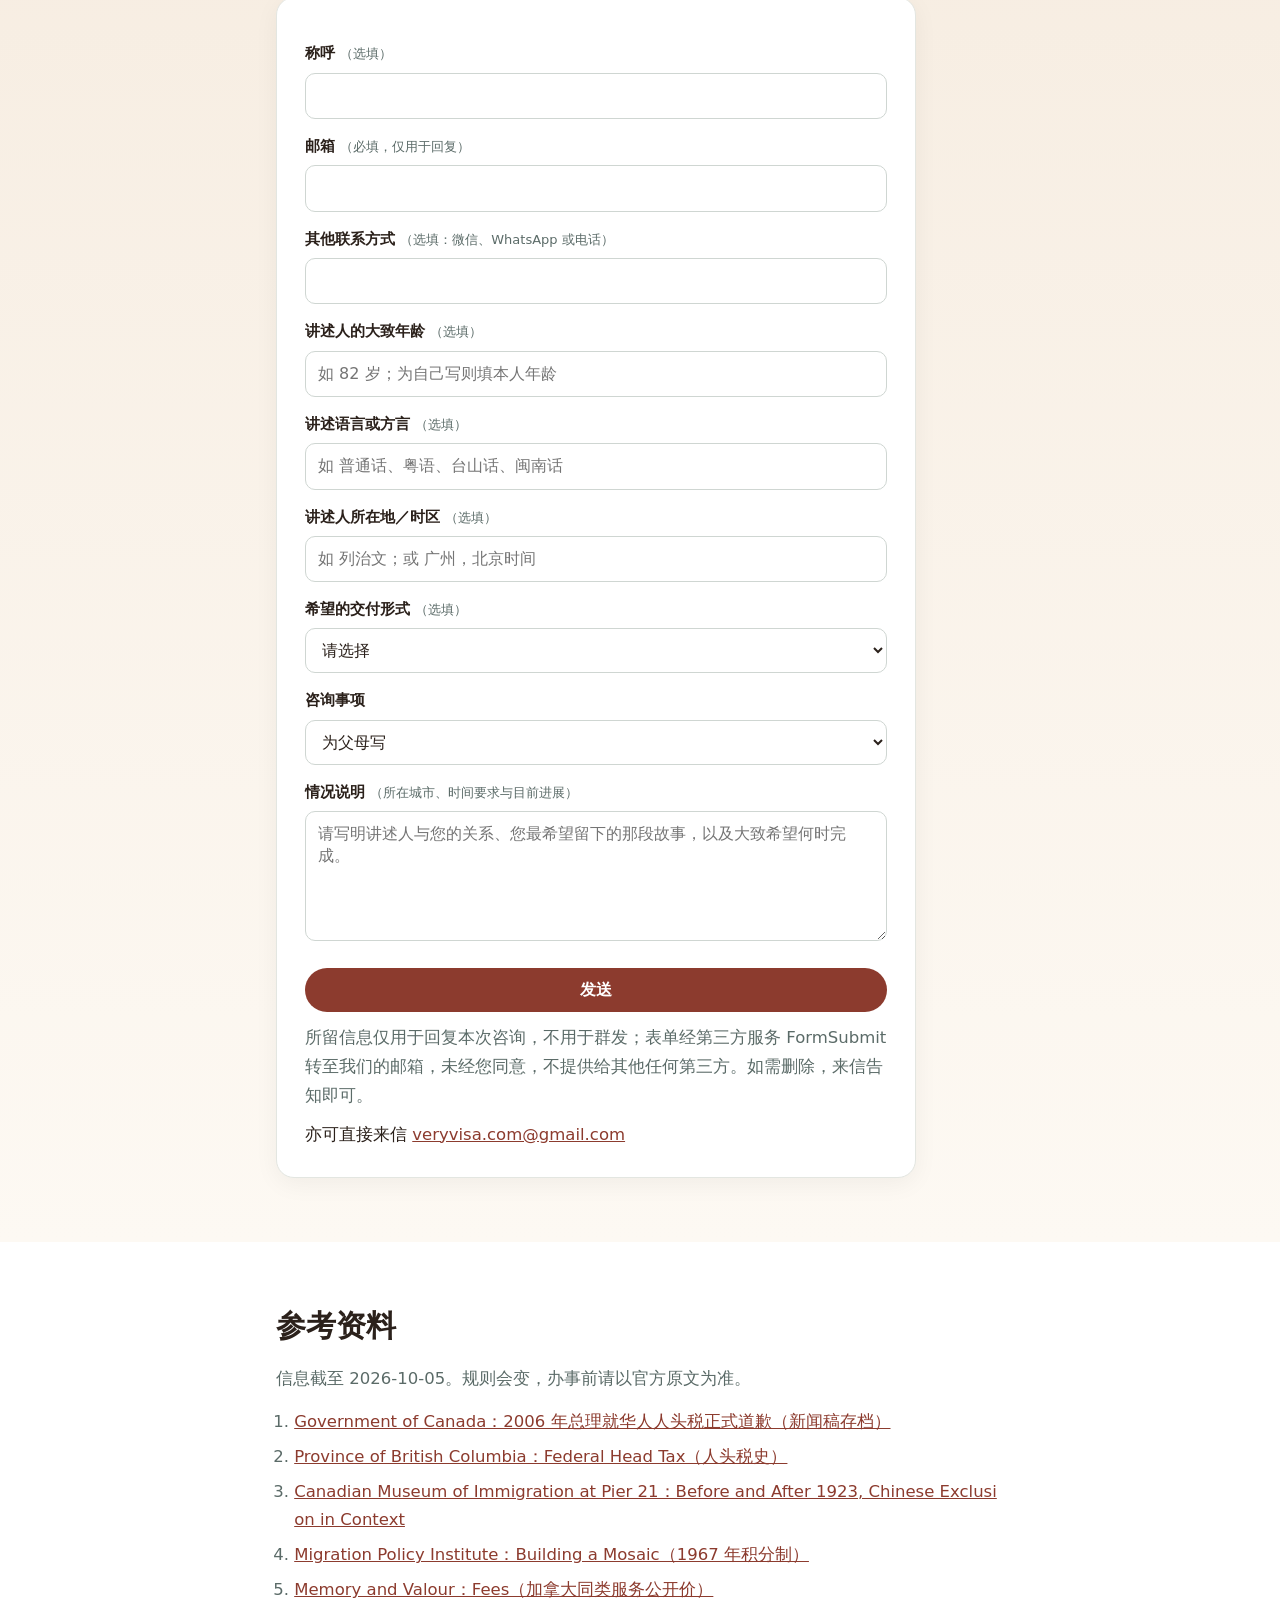
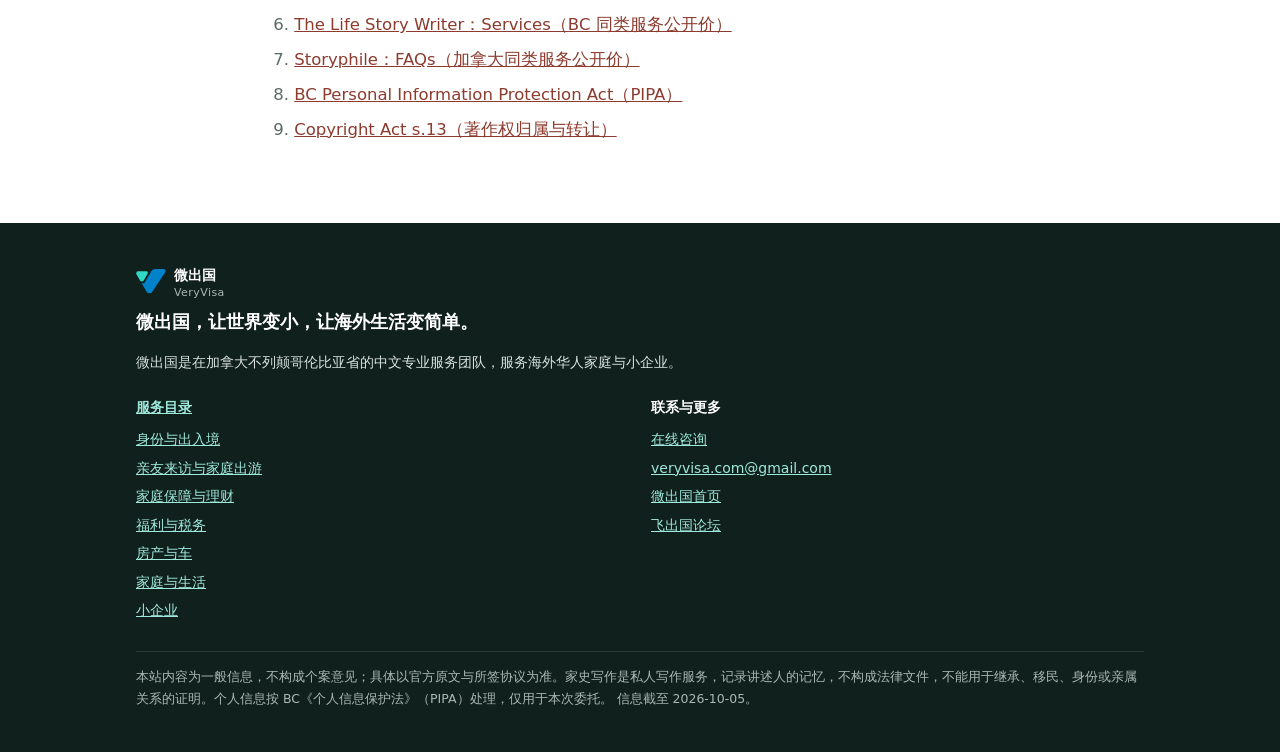
==== commit ac72ebfb: "publish chinese-family-history-writing 2026-10-07 16:54" ====
--- a/index.html
+++ b/index.html
@@ -218,6 +218,8 @@
 <path fill="#30D9C4" d="M 107.894531 95.808594 L 127.277344 95.808594 C 127.277344 95.808594 129.507812 95.628906 130.835938 97.679688 C 131.585938 98.910156 131.65625 100.316406 131.082031 101.546875 L 121.609375 117.953125 C 121.609375 117.953125 120.335938 120.65625 117.011719 120.824219 C 113.714844 120.910156 112.242188 118.40625 112.242188 118.40625 L 103.722656 103.652344 C 103.722656 103.652344 102.304688 101.792969 103.09375 99.332031 C 103.878906 96.878906 106.148438 95.773438 107.894531 95.808594 "/>
 <path fill="#0082CA" d="M 115.964844 124.792969 C 115.847656 124.59375 116.09375 124.378906 116.277344 124.519531 C 117.195312 125.21875 118.664062 125.902344 120.683594 125.515625 C 122.164062 125.210938 123.550781 124.296875 124.402344 122.757812 C 125.242188 121.300781 138.8125 97.8125 138.8125 97.8125 C 138.8125 97.8125 141.9375 90.917969 150.207031 90.550781 L 169.96875 90.550781 C 169.96875 90.550781 173 90.390625 174.503906 93.40625 C 175.921875 96.433594 173.941406 98.695312 173.667969 99.109375 C 173.394531 99.523438 142.203125 146.726562 142.203125 146.726562 C 142.203125 146.726562 140.003906 150.347656 135.40625 150.347656 C 130.808594 150.347656 128.707031 146.878906 128.417969 146.398438 C 128.175781 145.992188 118.835938 129.78125 115.964844 124.792969 "/></svg><span>微出国<small>VeryVisa</small></span></a>
 <span class="vv-site">海外华人家史写作</span>
+<a class="all-services" href="../services/">全部服务</a>
+<details class="service-search"><summary aria-label="搜索服务">搜索</summary><form action="../services/" method="get" role="search"><label for="service-q">查找服务</label><input id="service-q" name="q" type="search" maxlength="100" placeholder="事项或关键词"><button type="submit">搜索</button></form></details>
 <a class="vv-cta" href="#contact">预约咨询</a>
 </div></header>
 <main>
@@ -229,6 +231,7 @@
 <a class="btn btn-primary" href="#contact">预约初次沟通</a><a class="btn btn-ghost" href="#deliver">交付内容</a>
 <p class="asof">信息截至 2026-10-05 · 按工作量书面报价</p>
 </div></section>
+
 <nav class="toc" aria-label="本页目录"><div class="wrap"><a href="#deliver">交付内容</a><a href="#who">适用情形</a><a href="#how">写作流程</a><a href="#us">执笔者</a><a href="#price">收费</a><a href="#privacy">隐私</a><a href="#story">一个常见的情形</a><a href="#why">访谈的时机</a><a href="#what">家史的写法</a><a href="#listen">二十分钟对谈</a><a href="#faq">常见问题</a><a href="#contact">咨询</a></div></nav>
 <section class="sec" id="deliver"><div class="wrap narrow"><h2>交付内容</h2>
 <p>交付的是一部电子家史，不印纸书。这是有意的选择：一个散居几个国家的家庭，最需要的是每个人都能随时打开、听得到、传得下去的东西。</p>
@@ -279,7 +282,8 @@
 <p><a href="assets/family-history-talk-transcript.txt">文字稿</a>（机器转写，未经逐字校对）</p>
 <p>更多关于家史的文章，可在飞出国论坛阅读：<a href="https://bbs.fcgvisa.com/t/58886" rel="noopener" target="_blank">老人同意录家史，未必同意发进亲戚群</a>、<a href="https://bbs.fcgvisa.com/t/30739" rel="noopener" target="_blank">家人记的往事对不上，家史里怎样留下两个版本</a>、<a href="https://bbs.fcgvisa.com/t/16421" rel="noopener" target="_blank">家史录音存好了，换手机以后家人还能找得到吗</a>。</p>
 </div></section>
-<section class="sec faq" id="faq"><div class="wrap narrow"><h2>常见问题</h2><details><summary>为父母写一本家史，费用大约多少？</summary><p>按工作量报价，不设固定套餐。决定价格的是访谈总时长、讲述人数、语言或方言、资料多少、篇幅以及是否双语。加拿大同类服务的公开价，从几百加元（仅录音整理）到约 1,500–5,000 加元（数小时到数天访谈、20–70 页）不等，完整的研究型家族史可达上万。我们的报价落在这个区间之内；首次沟通不收费，沟通之后给出书面报价。</p></details><details><summary>写一部家史需要多长时间？</summary><p>只做口述记录的小项目，一般需要一两个月；一部完整的个人传记，通常需要三到六个月；多人讲述的家族史可能更长。讲述人的身体与时间优先，进度随他们的节奏安排。</p></details><details><summary>老人只会讲方言，能否进行？</summary><p>可以。咨询时请告知是哪一种方言。听得准的，由作家直接访谈；听不准的部分，请一位家人在场协助转述，并在稿中注明哪些内容经过转述。粤语、台山话、闽南话、上海话等，都可以这样安排。</p></details><details><summary>父母在中国、子女在加拿大，如何访谈？</summary><p>以视频访谈，时间按两地作息安排。老人在自己家中讲述，往往讲得最好，家中有人协助架好手机或平板即可。录音保存在加拿大一方。</p></details><details><summary>正文是否使用 AI 写作？</summary><p>正文不以 AI 生成。录音转逐字稿、整理时间线这类机械工作会借助工具提速，但每一段文字都由作家本人依据访谈与资料写成，并由作家本人负责。</p></details><details><summary>能否印成纸质书？</summary><p>我们不提供印刷装订，只交付电子版：排好版的 PDF 电子书，以及只供家人阅读的私密网页。交付的 PDF 可以直接付印，家人如想自行印制几本，也可以。</p></details><details><summary>家中有些不愿提及的往事，如何处理？</summary><p>写什么、不写什么，由讲述人决定。涉及其他在世亲人的疾病、钱财、婚姻等敏感事项，先征得本人同意，或隐去姓名。初稿先交讲述人本人审阅，不愿保留的可以删去。</p></details><details><summary>家人对同一件事说法不一，如何处理？</summary><p>不替任何一方定论。能以档案或旧文件核对的，予以核对；无法核对的，两种说法都记下来，并注明讲述者。在许多家史里，这样的「两个版本」本身就是故事。</p></details><details><summary>老人记性已不如从前，是否还来得及？</summary><p>越早越好，但不必等到完美的状态。访谈会分多次进行，每次时间不长，借助老照片、旧物与地点帮助回忆，往往能想起许多事。记不清的地方照实写「记不清」，不作臆补。</p></details><details><summary>能否只录音、暂不成书？</summary><p>可以。先做几次访谈，交付全部录音与逐字稿，并整理为一份按时间排列的口述记录。日后希望写成完整的家史，可在此基础上继续。</p></details><details><summary>能否为自己写传记？</summary><p>可以，您本人就是讲述人。许多人在五十岁上下、孩子即将离家时开始想到这件事。为自己写可以更从容，访谈之外，您也可以提供日记、信件与照片。</p></details><details><summary>能否做中英双语？孙辈不读中文。</summary><p>可以。可做中英对照，也可以中文为主、关键章节配英文。在私密网页版中，孙辈还能直接听到祖辈的原声。双语会增加工作量，报价中单独列出。</p></details><details><summary>著作权归谁？录音存放在哪里？</summary><p>合同中写明，成品的著作权转让给委托家庭。录音与稿件只交给委托家庭，不公开、不作宣传；工作期间保存在加拿大，项目结束后按约定删除我们的工作副本，原档交由您家保存。</p></details><details><summary>家史能否用于证明亲属关系，或办理移民、继承？</summary><p>不能。家史记录的是讲述人的记忆，并非法律文件。需要证明亲属关系、继承或身份的，须通过公证与官方档案办理。</p></details><details><summary>一部家史是怎样写成、怎样计价的？</summary><p>由同一位常驻加拿大的作家从头访谈到交稿，多次深访、核对史实，交付可以听到讲述人原声的电子家史。价格按访谈与写作的实际工作量评估，不按字数计价。</p></details></div></section>
+<section class="sec" id="related"><div class="wrap narrow"><h2>相关服务</h2><div class="cards"><div class="card" data-service="family.seniors"><h3>长辈照护的申请导航</h3><p>居家支持、辅助生活与长期照护的申请步骤与费用口径。</p><a href="../bc-seniors-care-navigation/">查看</a></div><div class="card" data-service="family.estate"><h3>遗产梳理与执行人协助</h3><p>资产地图、机构清册与报税节点表，协助执行人完成行政流程。</p><a href="../bc-estate-planning-executor-support/">查看</a></div><div class="card" data-service="family.legal"><h3>法律程序的中文导航</h3><p>对应到正确的机构、第一步与期限。</p><a href="../canada-legal-support-navigation/">查看</a></div><div class="card" data-service="family.scam-check"><h3>可疑电话与短信的核实</h3><p>说明可疑内容属于哪一类、下一步该联系谁。</p><a href="../canada-scam-check-chinese-seniors/">查看</a></div></div></div></section><section class="sec" id="forum-topics"><div class="wrap narrow"><h2>参考专题</h2><p>可结合阅读的论坛专题：</p><ul><li><a href="https://bbs.fcgvisa.com/t/58317">整理父母的移民故事</a></li></ul></div></section><section class="sec faq" id="faq"><div class="wrap narrow"><h2>常见问题</h2><details><summary>为父母写一本家史，费用大约多少？</summary><p>按工作量报价，不设固定套餐。决定价格的是访谈总时长、讲述人数、语言或方言、资料多少、篇幅以及是否双语。加拿大同类服务的公开价，从几百加元（仅录音整理）到约 1,500–5,000 加元（数小时到数天访谈、20–70 页）不等，完整的研究型家族史可达上万。我们的报价落在这个区间之内；首次沟通不收费，沟通之后给出书面报价。</p></details><details><summary>写一部家史需要多长时间？</summary><p>只做口述记录的小项目，一般需要一两个月；一部完整的个人传记，通常需要三到六个月；多人讲述的家族史可能更长。讲述人的身体与时间优先，进度随他们的节奏安排。</p></details><details><summary>老人只会讲方言，能否进行？</summary><p>可以。咨询时请告知是哪一种方言。听得准的，由作家直接访谈；听不准的部分，请一位家人在场协助转述，并在稿中注明哪些内容经过转述。粤语、台山话、闽南话、上海话等，都可以这样安排。</p></details><details><summary>父母在中国、子女在加拿大，如何访谈？</summary><p>以视频访谈，时间按两地作息安排。老人在自己家中讲述，往往讲得最好，家中有人协助架好手机或平板即可。录音保存在加拿大一方。</p></details><details><summary>正文是否使用 AI 写作？</summary><p>正文不以 AI 生成。录音转逐字稿、整理时间线这类机械工作会借助工具提速，但每一段文字都由作家本人依据访谈与资料写成，并由作家本人负责。</p></details><details><summary>能否印成纸质书？</summary><p>我们不提供印刷装订，只交付电子版：排好版的 PDF 电子书，以及只供家人阅读的私密网页。交付的 PDF 可以直接付印，家人如想自行印制几本，也可以。</p></details><details><summary>家中有些不愿提及的往事，如何处理？</summary><p>写什么、不写什么，由讲述人决定。涉及其他在世亲人的疾病、钱财、婚姻等敏感事项，先征得本人同意，或隐去姓名。初稿先交讲述人本人审阅，不愿保留的可以删去。</p></details><details><summary>家人对同一件事说法不一，如何处理？</summary><p>不替任何一方定论。能以档案或旧文件核对的，予以核对；无法核对的，两种说法都记下来，并注明讲述者。在许多家史里，这样的「两个版本」本身就是故事。</p></details><details><summary>老人记性已不如从前，是否还来得及？</summary><p>越早越好，但不必等到完美的状态。访谈会分多次进行，每次时间不长，借助老照片、旧物与地点帮助回忆，往往能想起许多事。记不清的地方照实写「记不清」，不作臆补。</p></details><details><summary>能否只录音、暂不成书？</summary><p>可以。先做几次访谈，交付全部录音与逐字稿，并整理为一份按时间排列的口述记录。日后希望写成完整的家史，可在此基础上继续。</p></details><details><summary>能否为自己写传记？</summary><p>可以，您本人就是讲述人。许多人在五十岁上下、孩子即将离家时开始想到这件事。为自己写可以更从容，访谈之外，您也可以提供日记、信件与照片。</p></details><details><summary>能否做中英双语？孙辈不读中文。</summary><p>可以。可做中英对照，也可以中文为主、关键章节配英文。在私密网页版中，孙辈还能直接听到祖辈的原声。双语会增加工作量，报价中单独列出。</p></details><details><summary>著作权归谁？录音存放在哪里？</summary><p>合同中写明，成品的著作权转让给委托家庭。录音与稿件只交给委托家庭，不公开、不作宣传；工作期间保存在加拿大，项目结束后按约定删除我们的工作副本，原档交由您家保存。</p></details><details><summary>家史能否用于证明亲属关系，或办理移民、继承？</summary><p>不能。家史记录的是讲述人的记忆，并非法律文件。需要证明亲属关系、继承或身份的，须通过公证与官方档案办理。</p></details><details><summary>一部家史是怎样写成、怎样计价的？</summary><p>由同一位常驻加拿大的作家从头访谈到交稿，多次深访、核对史实，交付可以听到讲述人原声的电子家史。价格按访谈与写作的实际工作量评估，不按字数计价。</p></details></div></section>
+
 <section class="sec contact" id="contact"><div class="wrap narrow">
 <h2>预约初次沟通</h2>
 <p>请简要说明讲述人是谁、年纪多大、讲什么语言，以及您希望写成什么样。我们以邮件回复，并约定一次初次沟通。</p>
@@ -315,7 +319,7 @@
   <textarea id="f-msg" name="message" maxlength="4000" placeholder="请写明讲述人与您的关系、您最希望留下的那段故事，以及大致希望何时完成。"></textarea>
   <button class="btn" type="submit">发送</button>
   <p class="form-msg" role="status" aria-live="polite"></p>
-  <p class="privacy">所留信息仅用于回复本次咨询，不用于群发；表单经第三方服务 FormSubmit 转至我们的邮箱，未经您同意，不提供给其他任何第三方。如需删除，来信告知即可。首次沟通不收费。</p>
+  <p class="privacy">所留信息仅用于回复本次咨询，不用于群发；表单经第三方服务 FormSubmit 转至我们的邮箱，未经您同意，不提供给其他任何第三方。如需删除，来信告知即可。</p>
   <p class="mailto">亦可直接来信 <a href="mailto:veryvisa.com@gmail.com?subject=%5B%E5%BE%AE%E5%87%BA%E5%9B%BD%C2%B7%E6%B5%B7%E5%A4%96%E5%8D%8E%E4%BA%BA%E5%AE%B6%E5%8F%B2%E5%86%99%E4%BD%9C%5D%20%E5%92%A8%E8%AF%A2">veryvisa.com@gmail.com</a></p>
 </form>
 </div></section>
@@ -328,11 +332,12 @@
 <p class="slogan">微出国，让世界变小，让海外生活变简单。</p>
 <p>微出国是在加拿大不列颠哥伦比亚省的中文专业服务团队，服务海外华人家庭与小企业。</p>
 <div class="cols">
-<div><h4>微出国其他服务</h4><ul><li><a href="../bc-car-buying-auto-insurance/">BC 买车与车险</a></li><li><a href="../bc-chinese-business-directory-promotion/">华人商家黄页与口碑</a></li><li><a href="../bc-estate-planning-executor-support/">遗产梳理与执行人协助</a></li><li><a href="../bc-home-buyer-risk-review/">房产购买前评估</a></li><li><a href="../bc-pre-listing-home-fix/">房产上市前体检</a></li><li><a href="../bc-seniors-care-navigation/">BC 长辈照护导航</a></li><li><a href="../canada-benefits-eligibility-checker/">加拿大福利自查</a></li><li><a href="../canada-insurance-policy-checkup/">加拿大保单体检</a></li><li><a href="../canada-legal-support-navigation/">BC 法律程序中文导航</a></li><li><a href="../canada-newcomer-first-90-days/">BC 新移民落地 90 天</a></li><li><a href="../canada-personal-business-financial-consulting/">落地财务路线图</a></li><li><a href="../canada-scam-check-chinese-seniors/">华人长辈防诈骗</a></li><li><a href="../canada-tax-return-filing/">加拿大报税情形诊断</a></li><li><a href="../canada-travel-insurance-super-visa/">探亲与超签保险</a></li></ul></div>
+<div><h4><a href="../services/">服务目录</a></h4><ul><li><a href="../services/#status">身份与出入境</a></li><li><a href="../services/#travel">亲友来访与家庭出游</a></li><li><a href="../services/#finance">家庭保障与理财</a></li><li><a href="../services/#benefits-tax">福利与税务</a></li><li><a href="../services/#property-car">房产与车</a></li><li><a href="../services/#family">家庭与生活</a></li><li><a href="../services/#business">小企业</a></li></ul></div>
 <div><h4>联系与更多</h4><ul><li><a href="#contact">在线咨询</a></li><li><a href="mailto:veryvisa.com@gmail.com?subject=%5B%E5%BE%AE%E5%87%BA%E5%9B%BD%C2%B7%E6%B5%B7%E5%A4%96%E5%8D%8E%E4%BA%BA%E5%AE%B6%E5%8F%B2%E5%86%99%E4%BD%9C%5D%20%E5%92%A8%E8%AF%A2">veryvisa.com@gmail.com</a></li><li><a href="https://veryvisa.github.io/">微出国首页</a></li><li><a href="https://bbs.fcgvisa.com/">飞出国论坛</a></li></ul></div>
 </div>
-<p class="legal">家史写作是私人写作服务，记录讲述人的记忆，不构成法律文件，不能用于继承、移民、身份或亲属关系的证明。个人信息按 BC《个人信息保护法》（PIPA）处理，仅用于本次委托。 信息截至 2026-10-05。</p>
+<p class="legal">本站内容为一般信息，不构成个案意见；具体以官方原文与所签协议为准。家史写作是私人写作服务，记录讲述人的记忆，不构成法律文件，不能用于继承、移民、身份或亲属关系的证明。个人信息按 BC《个人信息保护法》（PIPA）处理，仅用于本次委托。 信息截至 2026-10-05。</p>
 </div></footer>
+<nav class="mobile-service-bar" aria-label="快捷服务" hidden><a href="../services/">全部服务</a><a href="#contact">预约</a></nav>
 <script src="assets/form.js" defer></script>
 </body>
 </html>
--- a/assets/site.css
+++ b/assets/site.css
@@ -114,3 +114,21 @@
 @media (min-width:760px){.form{padding:28px}.sec{padding:64px 0}}
 @media (max-width:480px){.btn-ghost{margin:10px 0 0}.vv-site{display:none}}
 @media print{.vv-top,.toc,.contact,.vv-foot{display:none}}
+
+/* 子页面：面包屑与站内导航（kit 2026-10-06） */
+a.vv-site{text-decoration:none}
+.crumbs{background:var(--card);border-bottom:1px solid var(--line);font-size:13px;color:var(--muted)}
+.crumbs .wrap{padding-top:8px;padding-bottom:8px;white-space:nowrap;overflow-x:auto;scrollbar-width:none}
+.crumbs a{color:var(--muted)}
+.pages h3{font-size:15px;color:var(--muted);font-weight:600;margin:22px 0 8px;letter-spacing:.02em}
+.pagenav{list-style:none;margin:0;padding:0;display:grid;gap:10px;grid-template-columns:repeat(auto-fit,minmax(220px,1fr))}
+.pagenav li a,.pagenav li.cur span{display:block;height:100%;background:var(--card);border:1px solid var(--line);border-radius:var(--radius);padding:12px 14px;text-decoration:none;color:var(--ink)}
+.pagenav li a:hover{border-color:var(--accent)}
+.pagenav li a strong{display:block;color:var(--accent);font-size:16px}
+.pagenav li a span{display:block;font-size:14px;color:var(--muted);line-height:1.6;margin-top:2px}
+.pagenav li.cur span{background:var(--soft);color:var(--muted);font-size:14px}
+.pagenav-home{margin-top:16px}
+
+/* 服务目录组件：不加载外部资源。 */
+.vv-top .wrap{flex-wrap:wrap;gap:12px}.all-services{white-space:nowrap}.service-search{position:relative}.service-search summary{cursor:pointer;white-space:nowrap}.service-search form{position:absolute;right:0;top:100%;z-index:30;width:min(300px,86vw);padding:16px;background:var(--bg);border:1px solid var(--accent);border-radius:8px;box-shadow:0 8px 24px #0002}.service-search input{width:100%;box-sizing:border-box;padding:8px;margin:8px 0}.licensees{padding:12px 20px}.licensee{font-size:1rem;line-height:1.7}.licensee.rcic{font-size:.9rem}.mobile-service-bar{display:none}.mobile-service-bar[hidden]{display:none!important}
+@media(max-width:719px){body{padding-bottom:56px}.vv-top .vv-site{flex:1;min-width:130px}.service-search{position:static}.service-search form{right:16px;top:auto}.mobile-service-bar{display:flex;position:fixed;bottom:0;left:0;right:0;height:52px;z-index:40;background:var(--bg);border-top:1px solid var(--accent);box-shadow:0 -3px 15px #0001}.mobile-service-bar a{flex:1;display:flex;align-items:center;justify-content:center;text-decoration:none}.mobile-service-bar a:last-child{background:var(--accent);color:var(--accent-ink)}}
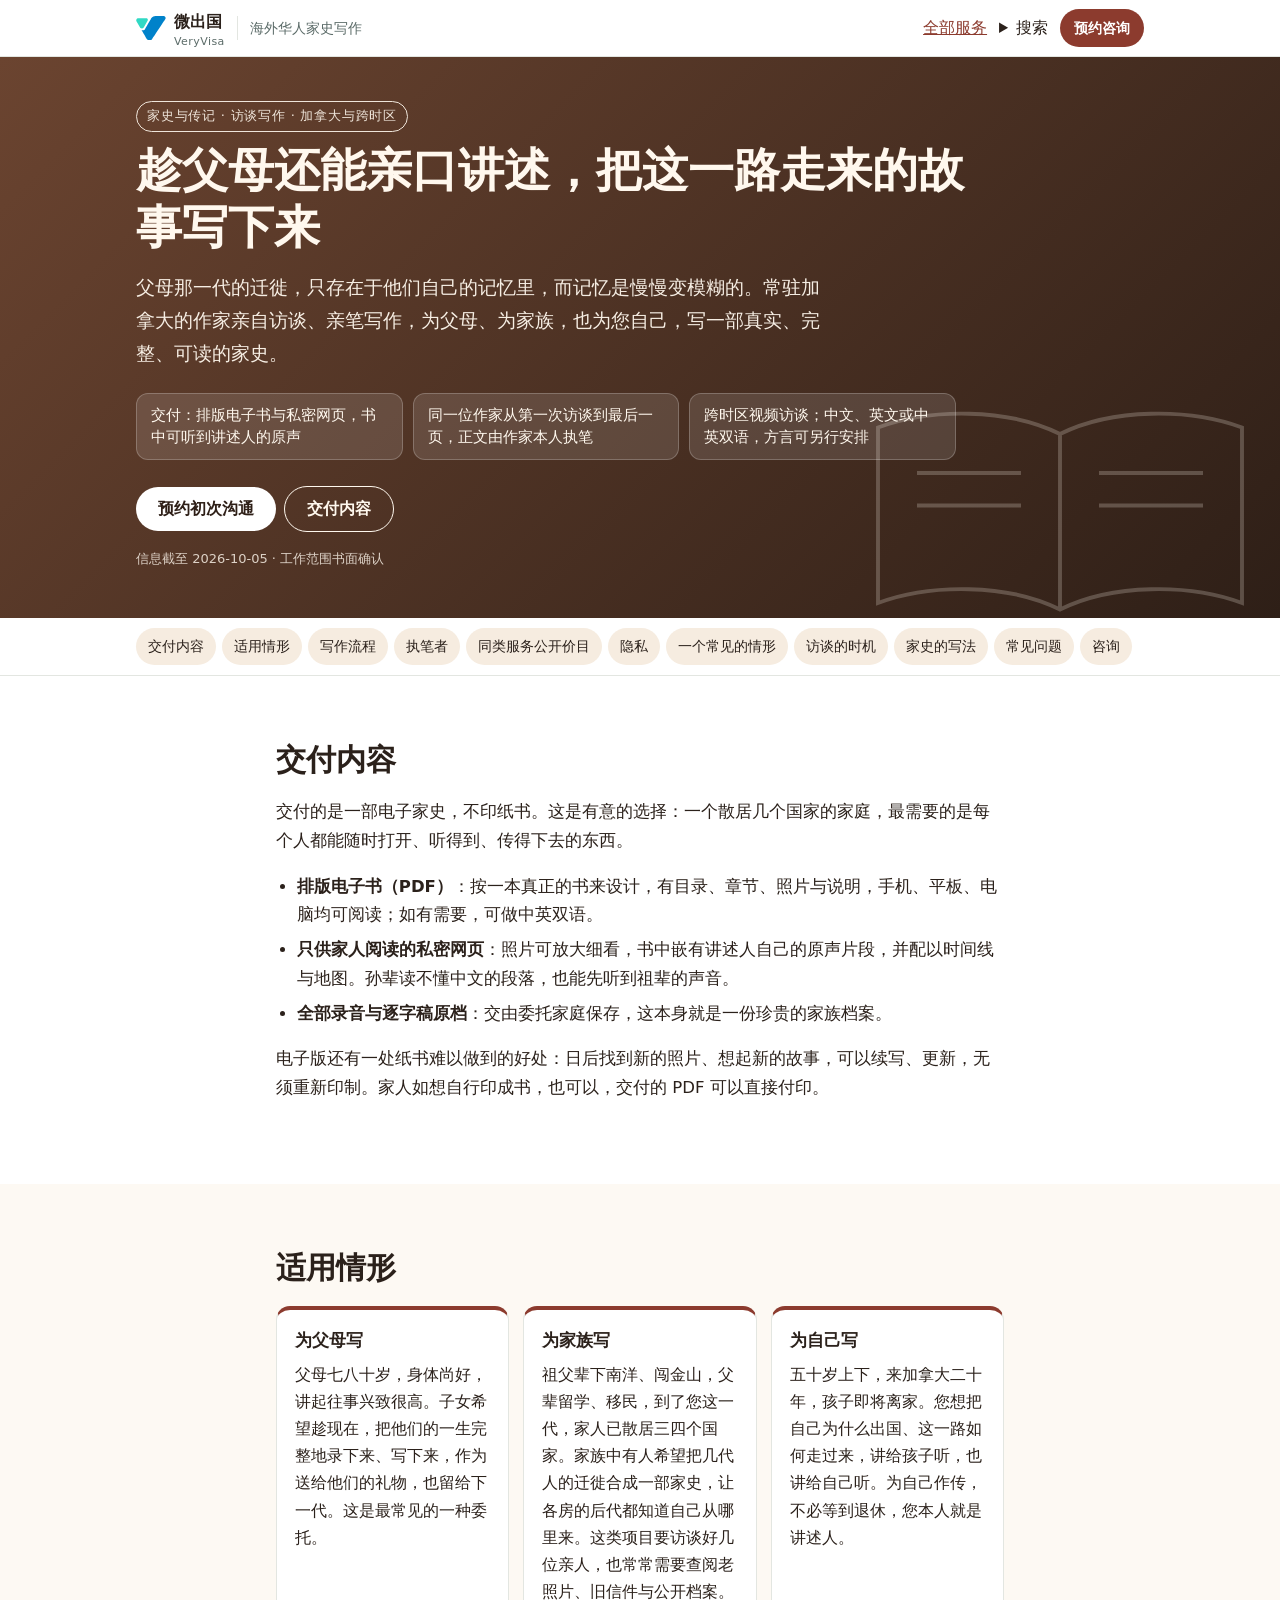
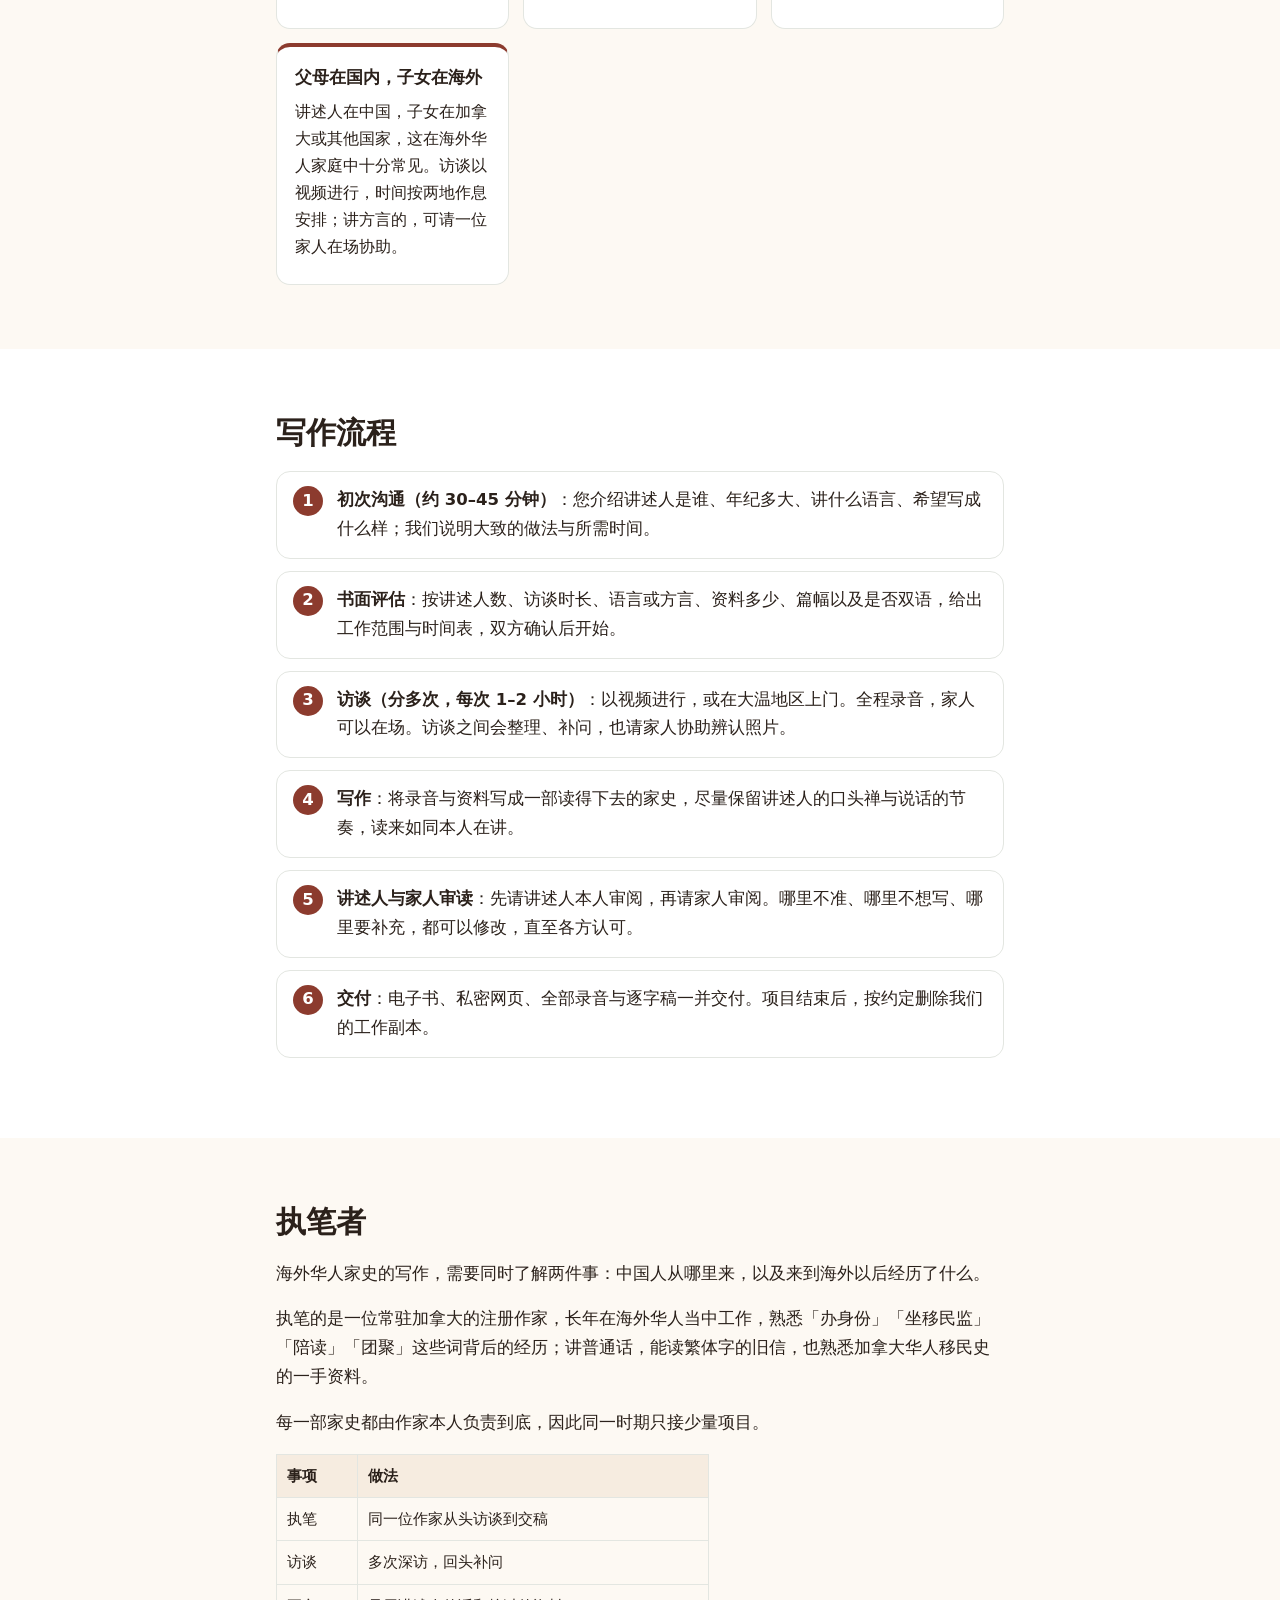
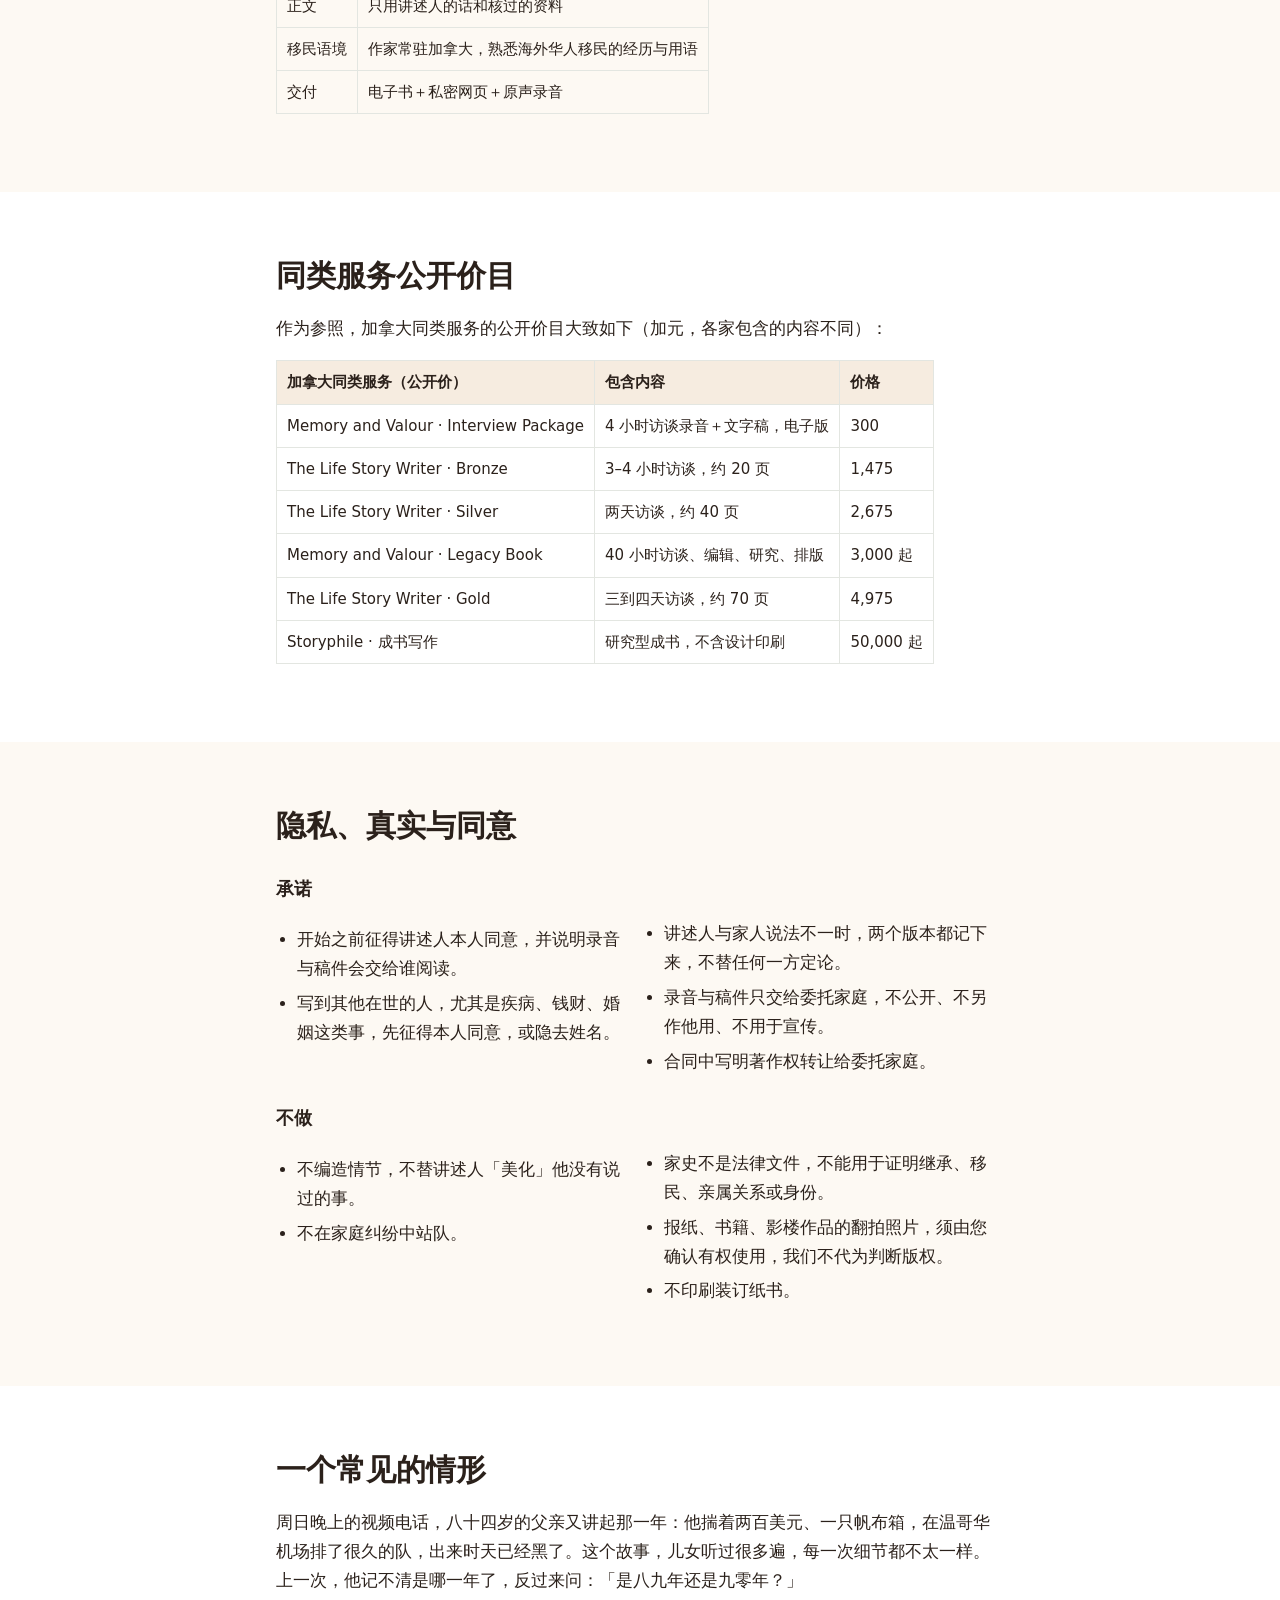
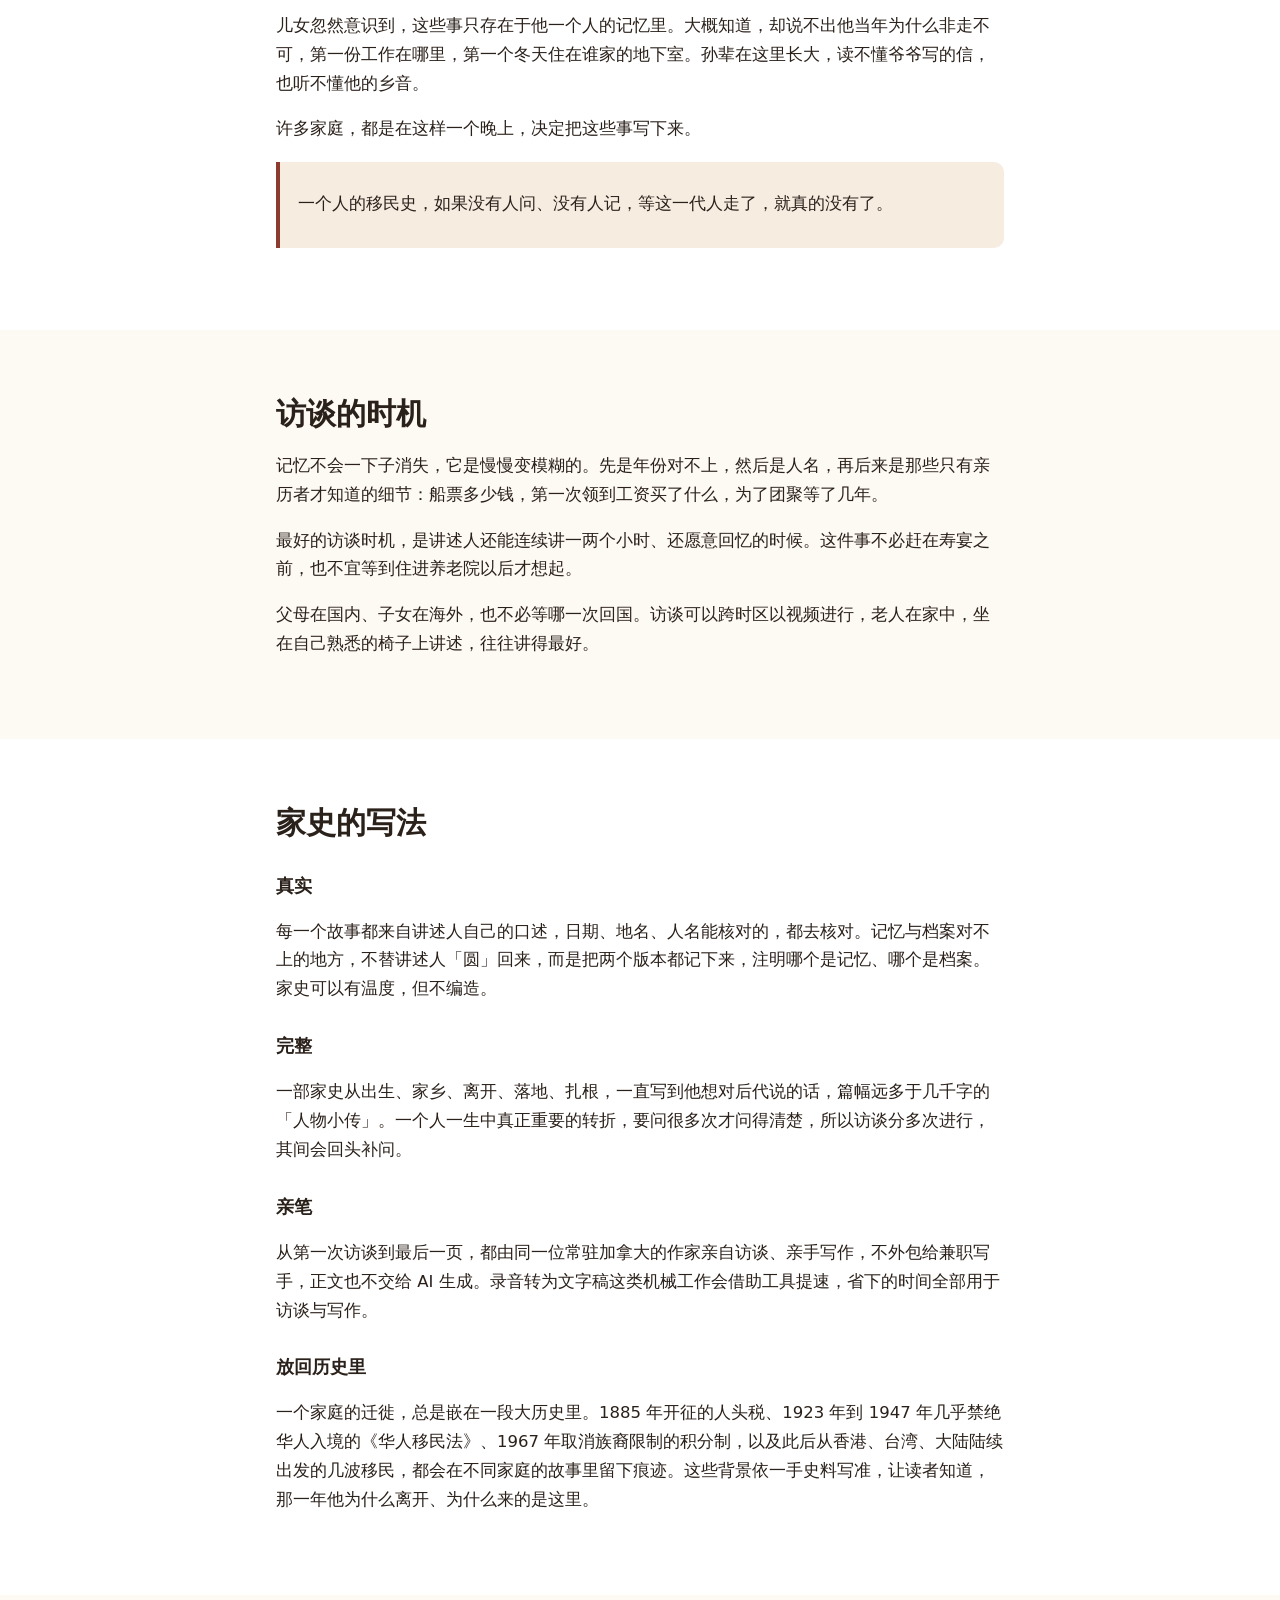
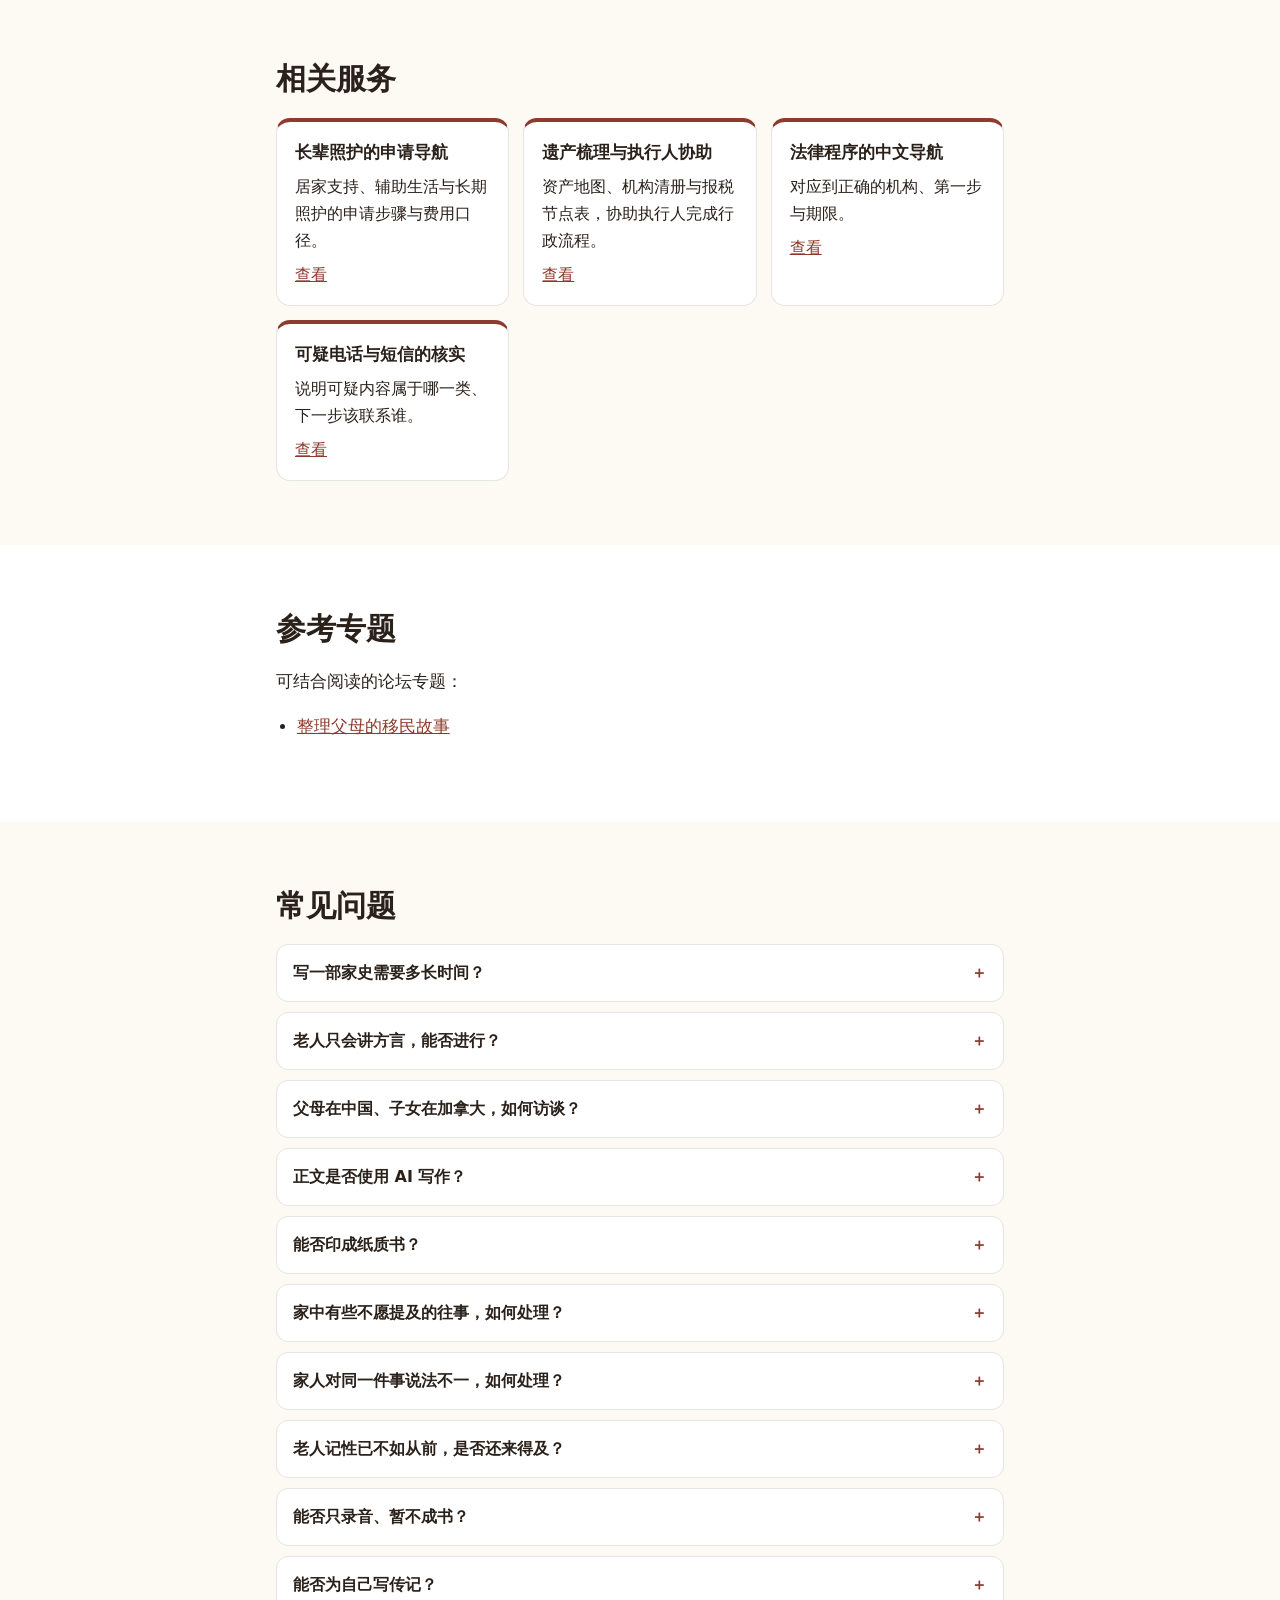
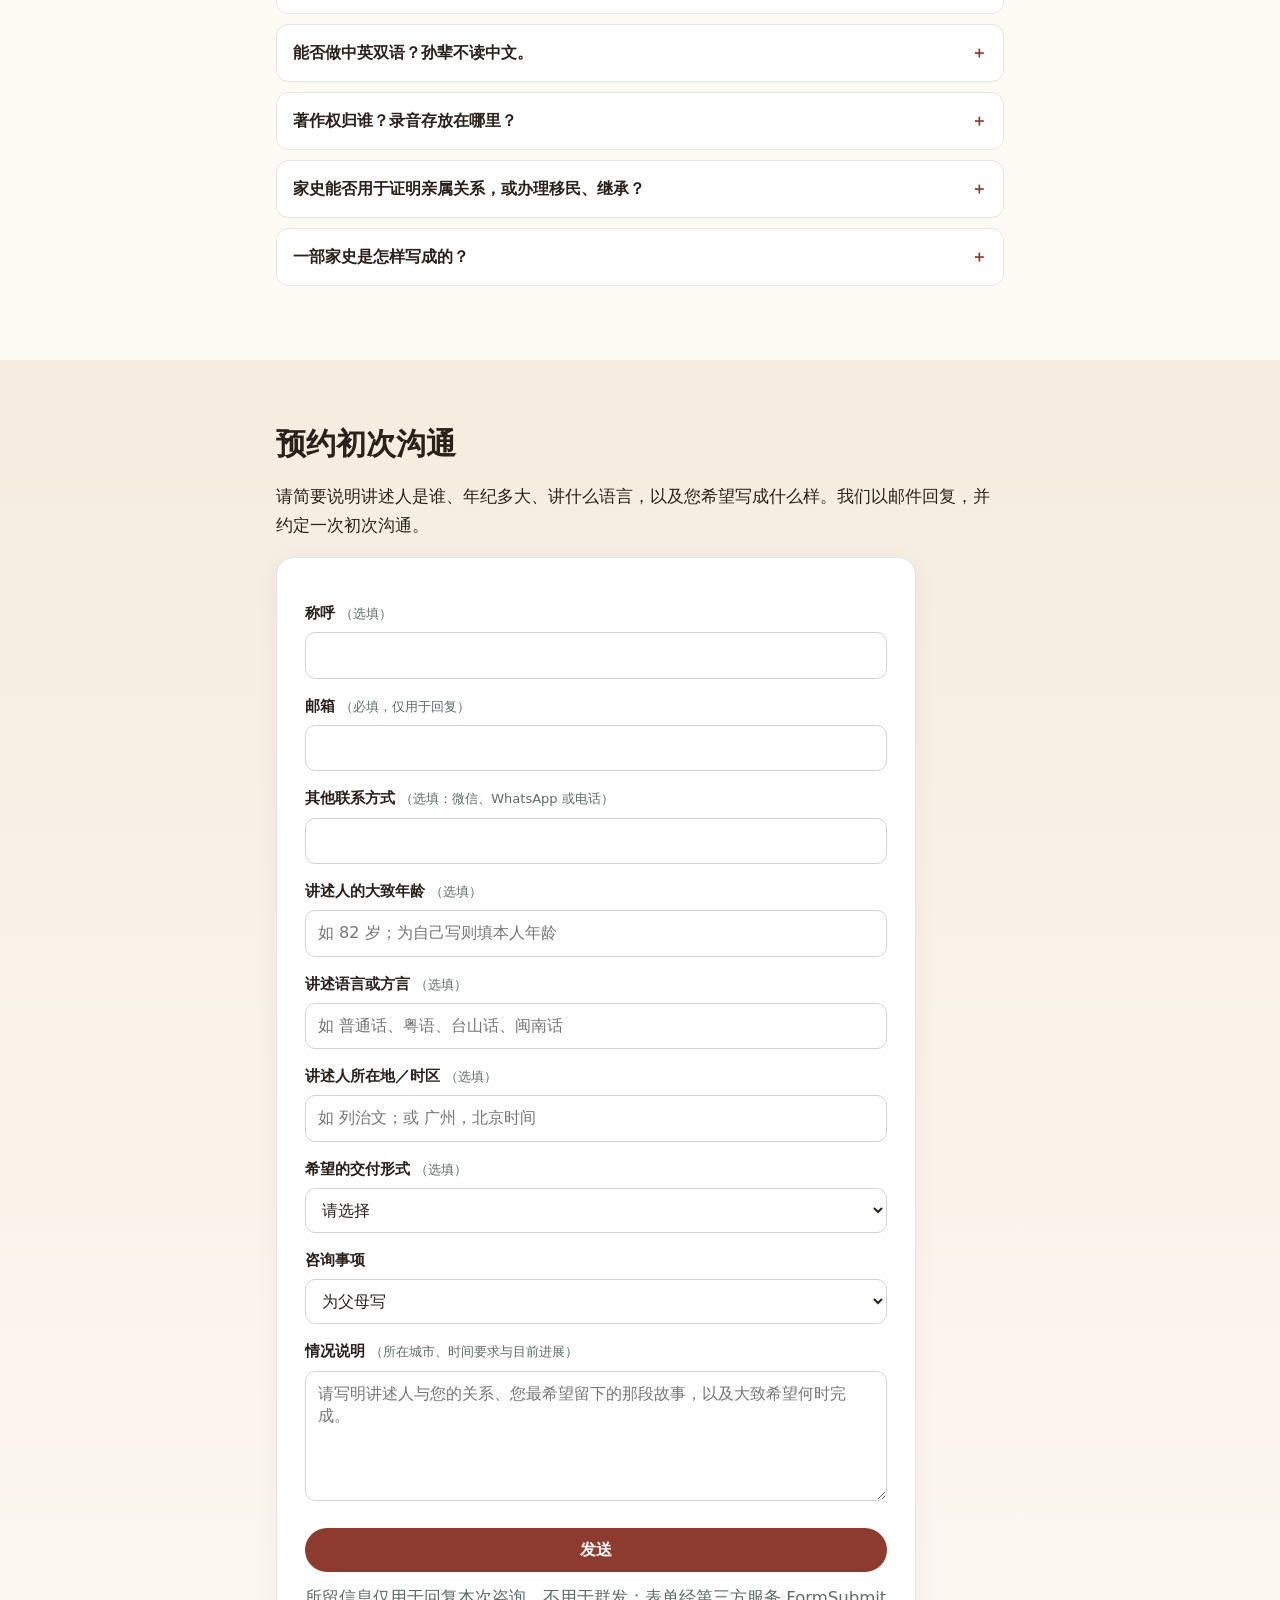
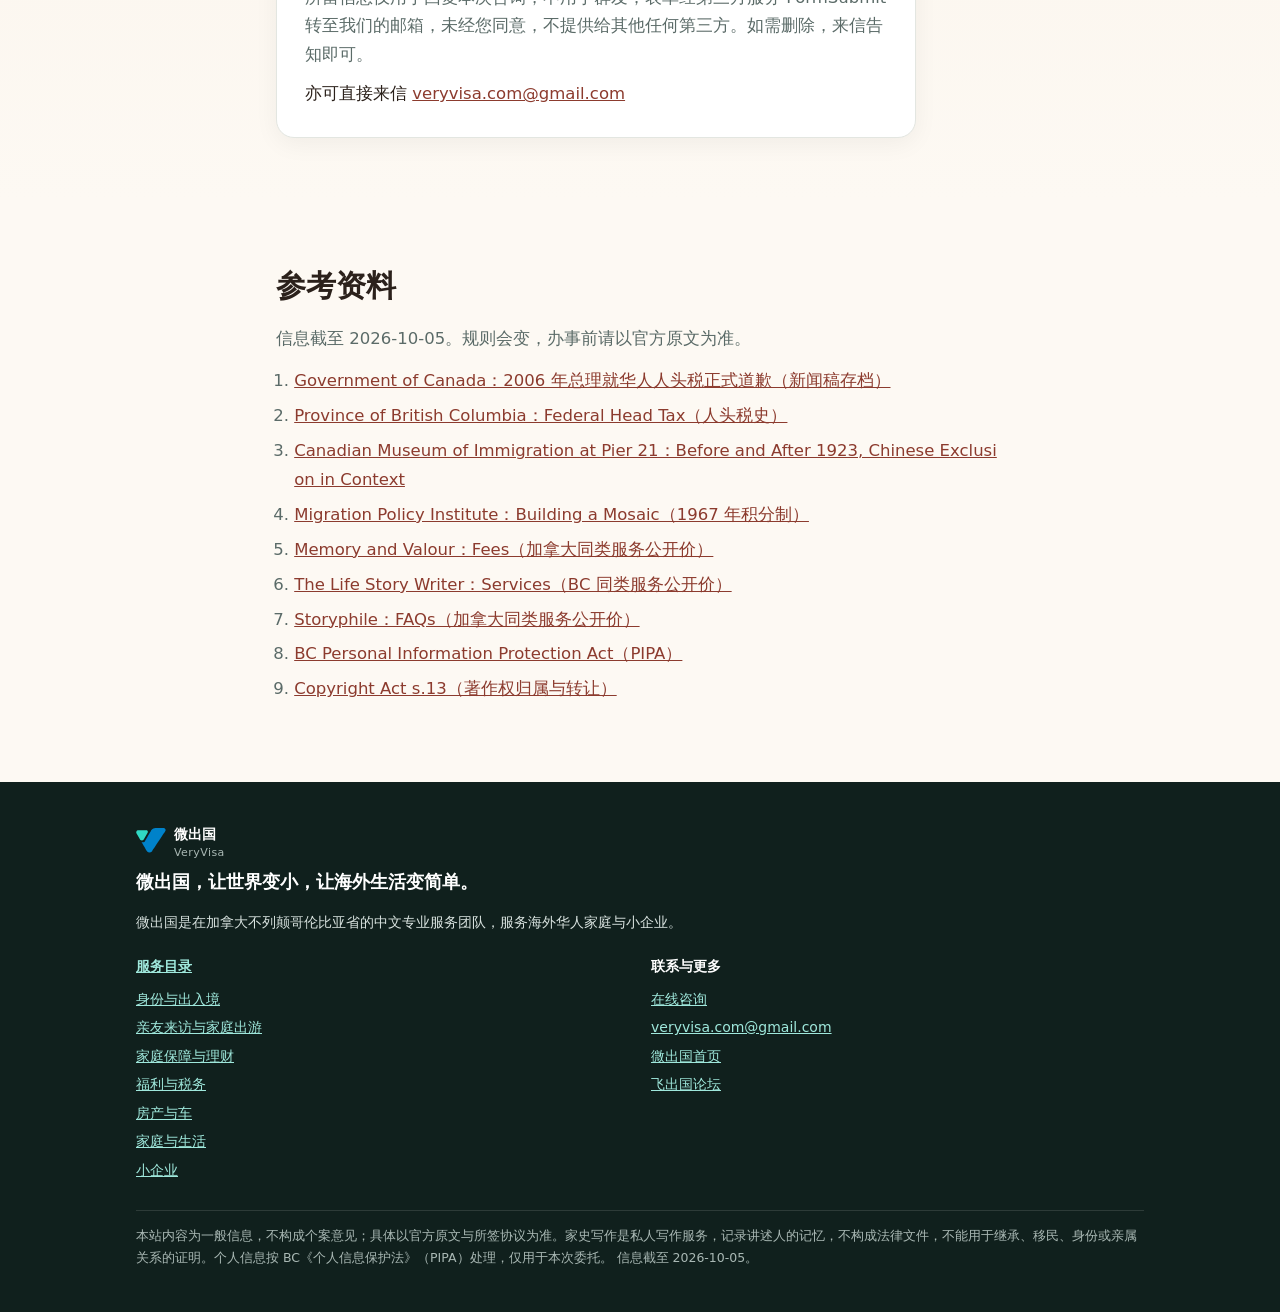
==== commit 4eeba83f: "Remove public service fee and remuneration copy" ====
--- a/index.html
+++ b/index.html
@@ -4,7 +4,7 @@
 <meta charset="utf-8">
 <meta name="viewport" content="width=device-width, initial-scale=1, viewport-fit=cover">
 <title>海外华人家史写作：为父母、为家族、为自己写一部移民史 | 微出国</title>
-<meta name="description" content="常驻加拿大的注册作家亲自访谈、亲笔写作，为海外华人撰写家史与个人传记：真实、完整，正文由作家本人执笔；跨时区视频访谈，交付电子书与附讲述人原声的私密网页。按工作量报价，首次沟通不收费。">
+<meta name="description" content="常驻加拿大的注册作家亲自访谈、亲笔写作，为海外华人撰写家史与个人传记：真实、完整，正文由作家本人执笔；跨时区视频访谈，交付电子书与附讲述人原声的私密网页。">
 <meta name="keywords" content="家史写作,回忆录代写,海外华人家史,给父母写传记,口述历史,个人传记,温哥华 家史,移民史,family history writing Vancouver,memoir writer Chinese Canadian,personal historian Canada">
 <link rel="canonical" href="https://veryvisa.github.io/chinese-family-history-writing/">
 <meta name="theme-color" content="#2e1f17">
@@ -12,7 +12,7 @@
 <meta property="og:locale" content="zh_CN">
 <meta property="og:site_name" content="微出国 VeryVisa">
 <meta property="og:title" content="海外华人家史写作：为父母、为家族、为自己">
-<meta property="og:description" content="常驻加拿大的注册作家亲自访谈、亲笔写作，为海外华人撰写家史与个人传记：真实、完整，正文由作家本人执笔；跨时区视频访谈，交付电子书与附讲述人原声的私密网页。按工作量报价，首次沟通不收费。">
+<meta property="og:description" content="常驻加拿大的注册作家亲自访谈、亲笔写作，为海外华人撰写家史与个人传记：真实、完整，正文由作家本人执笔；跨时区视频访谈，交付电子书与附讲述人原声的私密网页。">
 <meta property="og:url" content="https://veryvisa.github.io/chinese-family-history-writing/">
 
 <meta name="twitter:card" content="summary">
@@ -42,7 +42,7 @@
    "@id": "https://veryvisa.github.io/chinese-family-history-writing/#service",
    "name": "海外华人家史与个人传记写作",
    "serviceType": "Family history and memoir writing (personal historian)",
-   "description": "常驻加拿大的注册作家亲自访谈、亲笔写作，为海外华人撰写家史与个人传记：真实、完整，正文由作家本人执笔；跨时区视频访谈，交付电子书与附讲述人原声的私密网页。按工作量报价，首次沟通不收费。",
+   "description": "常驻加拿大的注册作家亲自访谈、亲笔写作，为海外华人撰写家史与个人传记：真实、完整，正文由作家本人执笔；跨时区视频访谈，交付电子书与附讲述人原声的私密网页。",
    "provider": {
     "@id": "https://veryvisa.github.io/#org"
    },
@@ -72,7 +72,7 @@
    "@id": "https://veryvisa.github.io/chinese-family-history-writing/",
    "url": "https://veryvisa.github.io/chinese-family-history-writing/",
    "name": "海外华人家史写作：为父母、为家族、为自己写一部移民史 | 微出国",
-   "description": "常驻加拿大的注册作家亲自访谈、亲笔写作，为海外华人撰写家史与个人传记：真实、完整，正文由作家本人执笔；跨时区视频访谈，交付电子书与附讲述人原声的私密网页。按工作量报价，首次沟通不收费。",
+   "description": "常驻加拿大的注册作家亲自访谈、亲笔写作，为海外华人撰写家史与个人传记：真实、完整，正文由作家本人执笔；跨时区视频访谈，交付电子书与附讲述人原声的私密网页。",
    "inLanguage": "zh-CN",
    "dateModified": "2026-10-05",
    "about": {
@@ -88,14 +88,6 @@
    "mainEntity": [
     {
      "@type": "Question",
-     "name": "为父母写一本家史，费用大约多少？",
-     "acceptedAnswer": {
-      "@type": "Answer",
-      "text": "按工作量报价，不设固定套餐。决定价格的是访谈总时长、讲述人数、语言或方言、资料多少、篇幅以及是否双语。加拿大同类服务的公开价，从几百加元（仅录音整理）到约 1,500–5,000 加元（数小时到数天访谈、20–70 页）不等，完整的研究型家族史可达上万。我们的报价落在这个区间之内；首次沟通不收费，沟通之后给出书面报价。"
-     }
-    },
-    {
-     "@type": "Question",
      "name": "写一部家史需要多长时间？",
      "acceptedAnswer": {
       "@type": "Answer",
@@ -179,7 +171,7 @@
      "name": "能否做中英双语？孙辈不读中文。",
      "acceptedAnswer": {
       "@type": "Answer",
-      "text": "可以。可做中英对照，也可以中文为主、关键章节配英文。在私密网页版中，孙辈还能直接听到祖辈的原声。双语会增加工作量，报价中单独列出。"
+      "text": "可以。可做中英对照，也可以中文为主、关键章节配英文。在私密网页版中，孙辈还能直接听到祖辈的原声。双语工作内容单独列出。"
      }
     },
     {
@@ -200,10 +192,10 @@
     },
     {
      "@type": "Question",
-     "name": "一部家史是怎样写成、怎样计价的？",
-     "acceptedAnswer": {
-      "@type": "Answer",
-      "text": "由同一位常驻加拿大的作家从头访谈到交稿，多次深访、核对史实，交付可以听到讲述人原声的电子家史。价格按访谈与写作的实际工作量评估，不按字数计价。"
+     "name": "一部家史是怎样写成的？",
+     "acceptedAnswer": {
+      "@type": "Answer",
+      "text": "由同一位常驻加拿大的作家从头访谈到交稿，多次深访、核对史实，交付可以听到讲述人原声的电子家史。"
      }
     }
    ]
@@ -229,10 +221,10 @@
 <p class="sub">父母那一代的迁徙，只存在于他们自己的记忆里，而记忆是慢慢变模糊的。常驻加拿大的作家亲自访谈、亲笔写作，为父母、为家族，也为您自己，写一部真实、完整、可读的家史。</p>
 <ul class="hero-points"><li>交付：排版电子书与私密网页，书中可听到讲述人的原声</li><li>同一位作家从第一次访谈到最后一页，正文由作家本人执笔</li><li>跨时区视频访谈；中文、英文或中英双语，方言可另行安排</li></ul>
 <a class="btn btn-primary" href="#contact">预约初次沟通</a><a class="btn btn-ghost" href="#deliver">交付内容</a>
-<p class="asof">信息截至 2026-10-05 · 按工作量书面报价</p>
+<p class="asof">信息截至 2026-10-05 · 工作范围书面确认</p>
 </div></section>
 
-<nav class="toc" aria-label="本页目录"><div class="wrap"><a href="#deliver">交付内容</a><a href="#who">适用情形</a><a href="#how">写作流程</a><a href="#us">执笔者</a><a href="#price">收费</a><a href="#privacy">隐私</a><a href="#story">一个常见的情形</a><a href="#why">访谈的时机</a><a href="#what">家史的写法</a><a href="#listen">二十分钟对谈</a><a href="#faq">常见问题</a><a href="#contact">咨询</a></div></nav>
+<nav class="toc" aria-label="本页目录"><div class="wrap"><a href="#deliver">交付内容</a><a href="#who">适用情形</a><a href="#how">写作流程</a><a href="#us">执笔者</a><a href="#market-prices">同类服务公开价目</a><a href="#privacy">隐私</a><a href="#story">一个常见的情形</a><a href="#why">访谈的时机</a><a href="#what">家史的写法</a><a href="#faq">常见问题</a><a href="#contact">咨询</a></div></nav>
 <section class="sec" id="deliver"><div class="wrap narrow"><h2>交付内容</h2>
 <p>交付的是一部电子家史，不印纸书。这是有意的选择：一个散居几个国家的家庭，最需要的是每个人都能随时打开、听得到、传得下去的东西。</p>
 <ul><li><strong>排版电子书（PDF）</strong>：按一本真正的书来设计，有目录、章节、照片与说明，手机、平板、电脑均可阅读；如有需要，可做中英双语。</li><li><strong>只供家人阅读的私密网页</strong>：照片可放大细看，书中嵌有讲述人自己的原声片段，并配以时间线与地图。孙辈读不懂中文的段落，也能先听到祖辈的声音。</li><li><strong>全部录音与逐字稿原档</strong>：交由委托家庭保存，这本身就是一份珍贵的家族档案。</li></ul>
@@ -240,19 +232,15 @@
 </div></section><section class="sec" id="who"><div class="wrap narrow"><h2>适用情形</h2>
 <div class="cards"><div class="card"><h3>为父母写</h3><p>父母七八十岁，身体尚好，讲起往事兴致很高。子女希望趁现在，把他们的一生完整地录下来、写下来，作为送给他们的礼物，也留给下一代。这是最常见的一种委托。</p></div><div class="card"><h3>为家族写</h3><p>祖父辈下南洋、闯金山，父辈留学、移民，到了您这一代，家人已散居三四个国家。家族中有人希望把几代人的迁徙合成一部家史，让各房的后代都知道自己从哪里来。这类项目要访谈好几位亲人，也常常需要查阅老照片、旧信件与公开档案。</p></div><div class="card"><h3>为自己写</h3><p>五十岁上下，来加拿大二十年，孩子即将离家。您想把自己为什么出国、这一路如何走过来，讲给孩子听，也讲给自己听。为自己作传，不必等到退休，您本人就是讲述人。</p></div><div class="card"><h3>父母在国内，子女在海外</h3><p>讲述人在中国，子女在加拿大或其他国家，这在海外华人家庭中十分常见。访谈以视频进行，时间按两地作息安排；讲方言的，可请一位家人在场协助。</p></div></div>
 </div></section><section class="sec" id="how"><div class="wrap narrow"><h2>写作流程</h2>
-<ol class="steps"><li><strong>初次沟通（不收费，约 30–45 分钟）</strong>：您介绍讲述人是谁、年纪多大、讲什么语言、希望写成什么样；我们说明大致的做法与所需时间。</li><li><strong>书面评估报价</strong>：按讲述人数、访谈时长、语言或方言、资料多少、篇幅以及是否双语，给出书面报价与时间表，双方确认后开始。</li><li><strong>访谈（分多次，每次 1–2 小时）</strong>：以视频进行，或在大温地区上门。全程录音，家人可以在场。访谈之间会整理、补问，也请家人协助辨认照片。</li><li><strong>写作</strong>：将录音与资料写成一部读得下去的家史，尽量保留讲述人的口头禅与说话的节奏，读来如同本人在讲。</li><li><strong>讲述人与家人审读</strong>：先请讲述人本人审阅，再请家人审阅。哪里不准、哪里不想写、哪里要补充，都可以修改，直至各方认可。</li><li><strong>交付</strong>：电子书、私密网页、全部录音与逐字稿一并交付。项目结束后，按约定删除我们的工作副本。</li></ol>
+<ol class="steps"><li><strong>初次沟通（约 30–45 分钟）</strong>：您介绍讲述人是谁、年纪多大、讲什么语言、希望写成什么样；我们说明大致的做法与所需时间。</li><li><strong>书面评估</strong>：按讲述人数、访谈时长、语言或方言、资料多少、篇幅以及是否双语，给出工作范围与时间表，双方确认后开始。</li><li><strong>访谈（分多次，每次 1–2 小时）</strong>：以视频进行，或在大温地区上门。全程录音，家人可以在场。访谈之间会整理、补问，也请家人协助辨认照片。</li><li><strong>写作</strong>：将录音与资料写成一部读得下去的家史，尽量保留讲述人的口头禅与说话的节奏，读来如同本人在讲。</li><li><strong>讲述人与家人审读</strong>：先请讲述人本人审阅，再请家人审阅。哪里不准、哪里不想写、哪里要补充，都可以修改，直至各方认可。</li><li><strong>交付</strong>：电子书、私密网页、全部录音与逐字稿一并交付。项目结束后，按约定删除我们的工作副本。</li></ol>
 </div></section><section class="sec" id="us"><div class="wrap narrow"><h2>执笔者</h2>
 <p>海外华人家史的写作，需要同时了解两件事：中国人从哪里来，以及来到海外以后经历了什么。</p>
 <p>执笔的是一位常驻加拿大的注册作家，长年在海外华人当中工作，熟悉「办身份」「坐移民监」「陪读」「团聚」这些词背后的经历；讲普通话，能读繁体字的旧信，也熟悉加拿大华人移民史的一手资料。</p>
 <p>每一部家史都由作家本人负责到底，因此同一时期只接少量项目。</p>
-<table><thead><tr><th>事项</th><th>做法</th></tr></thead><tbody><tr><td>执笔</td><td>同一位作家从头访谈到交稿</td></tr><tr><td>计价</td><td>按访谈与写作的实际工作量评估</td></tr><tr><td>访谈</td><td>多次深访，回头补问</td></tr><tr><td>正文</td><td>只用讲述人的话和核过的资料</td></tr><tr><td>移民语境</td><td>作家常驻加拿大，熟悉海外华人移民的经历与用语</td></tr><tr><td>交付</td><td>电子书＋私密网页＋原声录音</td></tr></tbody></table>
-</div></section><section class="sec" id="price"><div class="wrap narrow"><h2>收费</h2>
-<div class="note-box"><p>不设固定套餐价，因为每个家庭的故事长短、讲述人数与语言都相差很远。首次沟通不收费，沟通之后给出书面报价。</p>
-<p>决定价格的主要是以下几项：</p>
-<ul><li>访谈总时长，以及需要访谈几位讲述人</li><li>讲述语言：普通话、粤语、台山话、闽南话、上海话等，方言需要家人协助时会多花时间</li><li>资料量：需要整理的照片、信件、证件与档案有多少</li><li>成书篇幅，是否需要中英双语</li><li>是否需要查阅公开档案、考证历史背景</li></ul>
+<table><thead><tr><th>事项</th><th>做法</th></tr></thead><tbody><tr><td>执笔</td><td>同一位作家从头访谈到交稿</td></tr><tr><td>访谈</td><td>多次深访，回头补问</td></tr><tr><td>正文</td><td>只用讲述人的话和核过的资料</td></tr><tr><td>移民语境</td><td>作家常驻加拿大，熟悉海外华人移民的经历与用语</td></tr><tr><td>交付</td><td>电子书＋私密网页＋原声录音</td></tr></tbody></table>
+</div></section><section class="sec" id="market-prices"><div class="wrap narrow"><h2>同类服务公开价目</h2>
 <p>作为参照，加拿大同类服务的公开价目大致如下（加元，各家包含的内容不同）：</p>
 <table><thead><tr><th>加拿大同类服务（公开价）</th><th>包含内容</th><th>价格</th></tr></thead><tbody><tr><td>Memory and Valour · Interview Package</td><td>4 小时访谈录音＋文字稿，电子版</td><td>300</td></tr><tr><td>The Life Story Writer · Bronze</td><td>3–4 小时访谈，约 20 页</td><td>1,475</td></tr><tr><td>The Life Story Writer · Silver</td><td>两天访谈，约 40 页</td><td>2,675</td></tr><tr><td>Memory and Valour · Legacy Book</td><td>40 小时访谈、编辑、研究、排版</td><td>3,000 起</td></tr><tr><td>The Life Story Writer · Gold</td><td>三到四天访谈，约 70 页</td><td>4,975</td></tr><tr><td>Storyphile · 成书写作</td><td>研究型成书，不含设计印刷</td><td>50,000 起</td></tr></tbody></table>
-<p>我们的报价落在这个区间之内，按实际工作量确定。只录音、整理为口述记录的小项目费用较低；一部完整的、多人讲述的家族史会高得多。价格未含 GST。</p></div>
 </div></section><section class="sec" id="privacy"><div class="wrap narrow"><h2>隐私、真实与同意</h2>
 <div class="split-list"><h3>承诺</h3>
 <ul><li>开始之前征得讲述人本人同意，并说明录音与稿件会交给谁阅读。</li><li>写到其他在世的人，尤其是疾病、钱财、婚姻这类事，先征得本人同意，或隐去姓名。</li><li>讲述人与家人说法不一时，两个版本都记下来，不替任何一方定论。</li><li>录音与稿件只交给委托家庭，不公开、不另作他用、不用于宣传。</li><li>合同中写明著作权转让给委托家庭。</li></ul>
@@ -276,13 +264,8 @@
 <p>从第一次访谈到最后一页，都由同一位常驻加拿大的作家亲自访谈、亲手写作，不外包给兼职写手，正文也不交给 AI 生成。录音转为文字稿这类机械工作会借助工具提速，省下的时间全部用于访谈与写作。</p>
 <h3>放回历史里</h3>
 <p>一个家庭的迁徙，总是嵌在一段大历史里。1885 年开征的人头税、1923 年到 1947 年几乎禁绝华人入境的《华人移民法》、1967 年取消族裔限制的积分制，以及此后从香港、台湾、大陆陆续出发的几波移民，都会在不同家庭的故事里留下痕迹。这些背景依一手史料写准，让读者知道，那一年他为什么离开、为什么来的是这里。</p>
-</div></section><section class="sec" id="listen"><div class="wrap narrow"><h2>二十分钟对谈</h2>
-<p>以下是一段对谈：为什么要趁老人还讲得动时开始录、第一次访谈如何开口、方言与不读中文的孙辈如何安排、怎样把一个家庭放回加拿大华人移民史，以及移民多年后怎样为自己作传。</p>
-<figure class="audio"><audio controls preload="none" src="assets/family-history-talk-2026-10.m4a"></audio><figcaption>海外华人家史写作 · 二十分钟对谈（NotebookLM 生成，2026-10 版）</figcaption></figure>
-<p><a href="assets/family-history-talk-transcript.txt">文字稿</a>（机器转写，未经逐字校对）</p>
-<p>更多关于家史的文章，可在飞出国论坛阅读：<a href="https://bbs.fcgvisa.com/t/58886" rel="noopener" target="_blank">老人同意录家史，未必同意发进亲戚群</a>、<a href="https://bbs.fcgvisa.com/t/30739" rel="noopener" target="_blank">家人记的往事对不上，家史里怎样留下两个版本</a>、<a href="https://bbs.fcgvisa.com/t/16421" rel="noopener" target="_blank">家史录音存好了，换手机以后家人还能找得到吗</a>。</p>
 </div></section>
-<section class="sec" id="related"><div class="wrap narrow"><h2>相关服务</h2><div class="cards"><div class="card" data-service="family.seniors"><h3>长辈照护的申请导航</h3><p>居家支持、辅助生活与长期照护的申请步骤与费用口径。</p><a href="../bc-seniors-care-navigation/">查看</a></div><div class="card" data-service="family.estate"><h3>遗产梳理与执行人协助</h3><p>资产地图、机构清册与报税节点表，协助执行人完成行政流程。</p><a href="../bc-estate-planning-executor-support/">查看</a></div><div class="card" data-service="family.legal"><h3>法律程序的中文导航</h3><p>对应到正确的机构、第一步与期限。</p><a href="../canada-legal-support-navigation/">查看</a></div><div class="card" data-service="family.scam-check"><h3>可疑电话与短信的核实</h3><p>说明可疑内容属于哪一类、下一步该联系谁。</p><a href="../canada-scam-check-chinese-seniors/">查看</a></div></div></div></section><section class="sec" id="forum-topics"><div class="wrap narrow"><h2>参考专题</h2><p>可结合阅读的论坛专题：</p><ul><li><a href="https://bbs.fcgvisa.com/t/58317">整理父母的移民故事</a></li></ul></div></section><section class="sec faq" id="faq"><div class="wrap narrow"><h2>常见问题</h2><details><summary>为父母写一本家史，费用大约多少？</summary><p>按工作量报价，不设固定套餐。决定价格的是访谈总时长、讲述人数、语言或方言、资料多少、篇幅以及是否双语。加拿大同类服务的公开价，从几百加元（仅录音整理）到约 1,500–5,000 加元（数小时到数天访谈、20–70 页）不等，完整的研究型家族史可达上万。我们的报价落在这个区间之内；首次沟通不收费，沟通之后给出书面报价。</p></details><details><summary>写一部家史需要多长时间？</summary><p>只做口述记录的小项目，一般需要一两个月；一部完整的个人传记，通常需要三到六个月；多人讲述的家族史可能更长。讲述人的身体与时间优先，进度随他们的节奏安排。</p></details><details><summary>老人只会讲方言，能否进行？</summary><p>可以。咨询时请告知是哪一种方言。听得准的，由作家直接访谈；听不准的部分，请一位家人在场协助转述，并在稿中注明哪些内容经过转述。粤语、台山话、闽南话、上海话等，都可以这样安排。</p></details><details><summary>父母在中国、子女在加拿大，如何访谈？</summary><p>以视频访谈，时间按两地作息安排。老人在自己家中讲述，往往讲得最好，家中有人协助架好手机或平板即可。录音保存在加拿大一方。</p></details><details><summary>正文是否使用 AI 写作？</summary><p>正文不以 AI 生成。录音转逐字稿、整理时间线这类机械工作会借助工具提速，但每一段文字都由作家本人依据访谈与资料写成，并由作家本人负责。</p></details><details><summary>能否印成纸质书？</summary><p>我们不提供印刷装订，只交付电子版：排好版的 PDF 电子书，以及只供家人阅读的私密网页。交付的 PDF 可以直接付印，家人如想自行印制几本，也可以。</p></details><details><summary>家中有些不愿提及的往事，如何处理？</summary><p>写什么、不写什么，由讲述人决定。涉及其他在世亲人的疾病、钱财、婚姻等敏感事项，先征得本人同意，或隐去姓名。初稿先交讲述人本人审阅，不愿保留的可以删去。</p></details><details><summary>家人对同一件事说法不一，如何处理？</summary><p>不替任何一方定论。能以档案或旧文件核对的，予以核对；无法核对的，两种说法都记下来，并注明讲述者。在许多家史里，这样的「两个版本」本身就是故事。</p></details><details><summary>老人记性已不如从前，是否还来得及？</summary><p>越早越好，但不必等到完美的状态。访谈会分多次进行，每次时间不长，借助老照片、旧物与地点帮助回忆，往往能想起许多事。记不清的地方照实写「记不清」，不作臆补。</p></details><details><summary>能否只录音、暂不成书？</summary><p>可以。先做几次访谈，交付全部录音与逐字稿，并整理为一份按时间排列的口述记录。日后希望写成完整的家史，可在此基础上继续。</p></details><details><summary>能否为自己写传记？</summary><p>可以，您本人就是讲述人。许多人在五十岁上下、孩子即将离家时开始想到这件事。为自己写可以更从容，访谈之外，您也可以提供日记、信件与照片。</p></details><details><summary>能否做中英双语？孙辈不读中文。</summary><p>可以。可做中英对照，也可以中文为主、关键章节配英文。在私密网页版中，孙辈还能直接听到祖辈的原声。双语会增加工作量，报价中单独列出。</p></details><details><summary>著作权归谁？录音存放在哪里？</summary><p>合同中写明，成品的著作权转让给委托家庭。录音与稿件只交给委托家庭，不公开、不作宣传；工作期间保存在加拿大，项目结束后按约定删除我们的工作副本，原档交由您家保存。</p></details><details><summary>家史能否用于证明亲属关系，或办理移民、继承？</summary><p>不能。家史记录的是讲述人的记忆，并非法律文件。需要证明亲属关系、继承或身份的，须通过公证与官方档案办理。</p></details><details><summary>一部家史是怎样写成、怎样计价的？</summary><p>由同一位常驻加拿大的作家从头访谈到交稿，多次深访、核对史实，交付可以听到讲述人原声的电子家史。价格按访谈与写作的实际工作量评估，不按字数计价。</p></details></div></section>
+<section class="sec" id="related"><div class="wrap narrow"><h2>相关服务</h2><div class="cards"><div class="card" data-service="family.seniors"><h3>长辈照护的申请导航</h3><p>居家支持、辅助生活与长期照护的申请步骤与费用口径。</p><a href="../bc-seniors-care-navigation/">查看</a></div><div class="card" data-service="family.estate"><h3>遗产梳理与执行人协助</h3><p>资产地图、机构清册与报税节点表，协助执行人完成行政流程。</p><a href="../bc-estate-planning-executor-support/">查看</a></div><div class="card" data-service="family.legal"><h3>法律程序的中文导航</h3><p>对应到正确的机构、第一步与期限。</p><a href="../canada-legal-support-navigation/">查看</a></div><div class="card" data-service="family.scam-check"><h3>可疑电话与短信的核实</h3><p>说明可疑内容属于哪一类、下一步该联系谁。</p><a href="../canada-scam-check-chinese-seniors/">查看</a></div></div></div></section><section class="sec" id="forum-topics"><div class="wrap narrow"><h2>参考专题</h2><p>可结合阅读的论坛专题：</p><ul><li><a href="https://bbs.fcgvisa.com/t/58317">整理父母的移民故事</a></li></ul></div></section><section class="sec faq" id="faq"><div class="wrap narrow"><h2>常见问题</h2><details><summary>写一部家史需要多长时间？</summary><p>只做口述记录的小项目，一般需要一两个月；一部完整的个人传记，通常需要三到六个月；多人讲述的家族史可能更长。讲述人的身体与时间优先，进度随他们的节奏安排。</p></details><details><summary>老人只会讲方言，能否进行？</summary><p>可以。咨询时请告知是哪一种方言。听得准的，由作家直接访谈；听不准的部分，请一位家人在场协助转述，并在稿中注明哪些内容经过转述。粤语、台山话、闽南话、上海话等，都可以这样安排。</p></details><details><summary>父母在中国、子女在加拿大，如何访谈？</summary><p>以视频访谈，时间按两地作息安排。老人在自己家中讲述，往往讲得最好，家中有人协助架好手机或平板即可。录音保存在加拿大一方。</p></details><details><summary>正文是否使用 AI 写作？</summary><p>正文不以 AI 生成。录音转逐字稿、整理时间线这类机械工作会借助工具提速，但每一段文字都由作家本人依据访谈与资料写成，并由作家本人负责。</p></details><details><summary>能否印成纸质书？</summary><p>我们不提供印刷装订，只交付电子版：排好版的 PDF 电子书，以及只供家人阅读的私密网页。交付的 PDF 可以直接付印，家人如想自行印制几本，也可以。</p></details><details><summary>家中有些不愿提及的往事，如何处理？</summary><p>写什么、不写什么，由讲述人决定。涉及其他在世亲人的疾病、钱财、婚姻等敏感事项，先征得本人同意，或隐去姓名。初稿先交讲述人本人审阅，不愿保留的可以删去。</p></details><details><summary>家人对同一件事说法不一，如何处理？</summary><p>不替任何一方定论。能以档案或旧文件核对的，予以核对；无法核对的，两种说法都记下来，并注明讲述者。在许多家史里，这样的「两个版本」本身就是故事。</p></details><details><summary>老人记性已不如从前，是否还来得及？</summary><p>越早越好，但不必等到完美的状态。访谈会分多次进行，每次时间不长，借助老照片、旧物与地点帮助回忆，往往能想起许多事。记不清的地方照实写「记不清」，不作臆补。</p></details><details><summary>能否只录音、暂不成书？</summary><p>可以。先做几次访谈，交付全部录音与逐字稿，并整理为一份按时间排列的口述记录。日后希望写成完整的家史，可在此基础上继续。</p></details><details><summary>能否为自己写传记？</summary><p>可以，您本人就是讲述人。许多人在五十岁上下、孩子即将离家时开始想到这件事。为自己写可以更从容，访谈之外，您也可以提供日记、信件与照片。</p></details><details><summary>能否做中英双语？孙辈不读中文。</summary><p>可以。可做中英对照，也可以中文为主、关键章节配英文。在私密网页版中，孙辈还能直接听到祖辈的原声。双语工作内容单独列出。</p></details><details><summary>著作权归谁？录音存放在哪里？</summary><p>合同中写明，成品的著作权转让给委托家庭。录音与稿件只交给委托家庭，不公开、不作宣传；工作期间保存在加拿大，项目结束后按约定删除我们的工作副本，原档交由您家保存。</p></details><details><summary>家史能否用于证明亲属关系，或办理移民、继承？</summary><p>不能。家史记录的是讲述人的记忆，并非法律文件。需要证明亲属关系、继承或身份的，须通过公证与官方档案办理。</p></details><details><summary>一部家史是怎样写成的？</summary><p>由同一位常驻加拿大的作家从头访谈到交稿，多次深访、核对史实，交付可以听到讲述人原声的电子家史。</p></details></div></section>
 
 <section class="sec contact" id="contact"><div class="wrap narrow">
 <h2>预约初次沟通</h2>
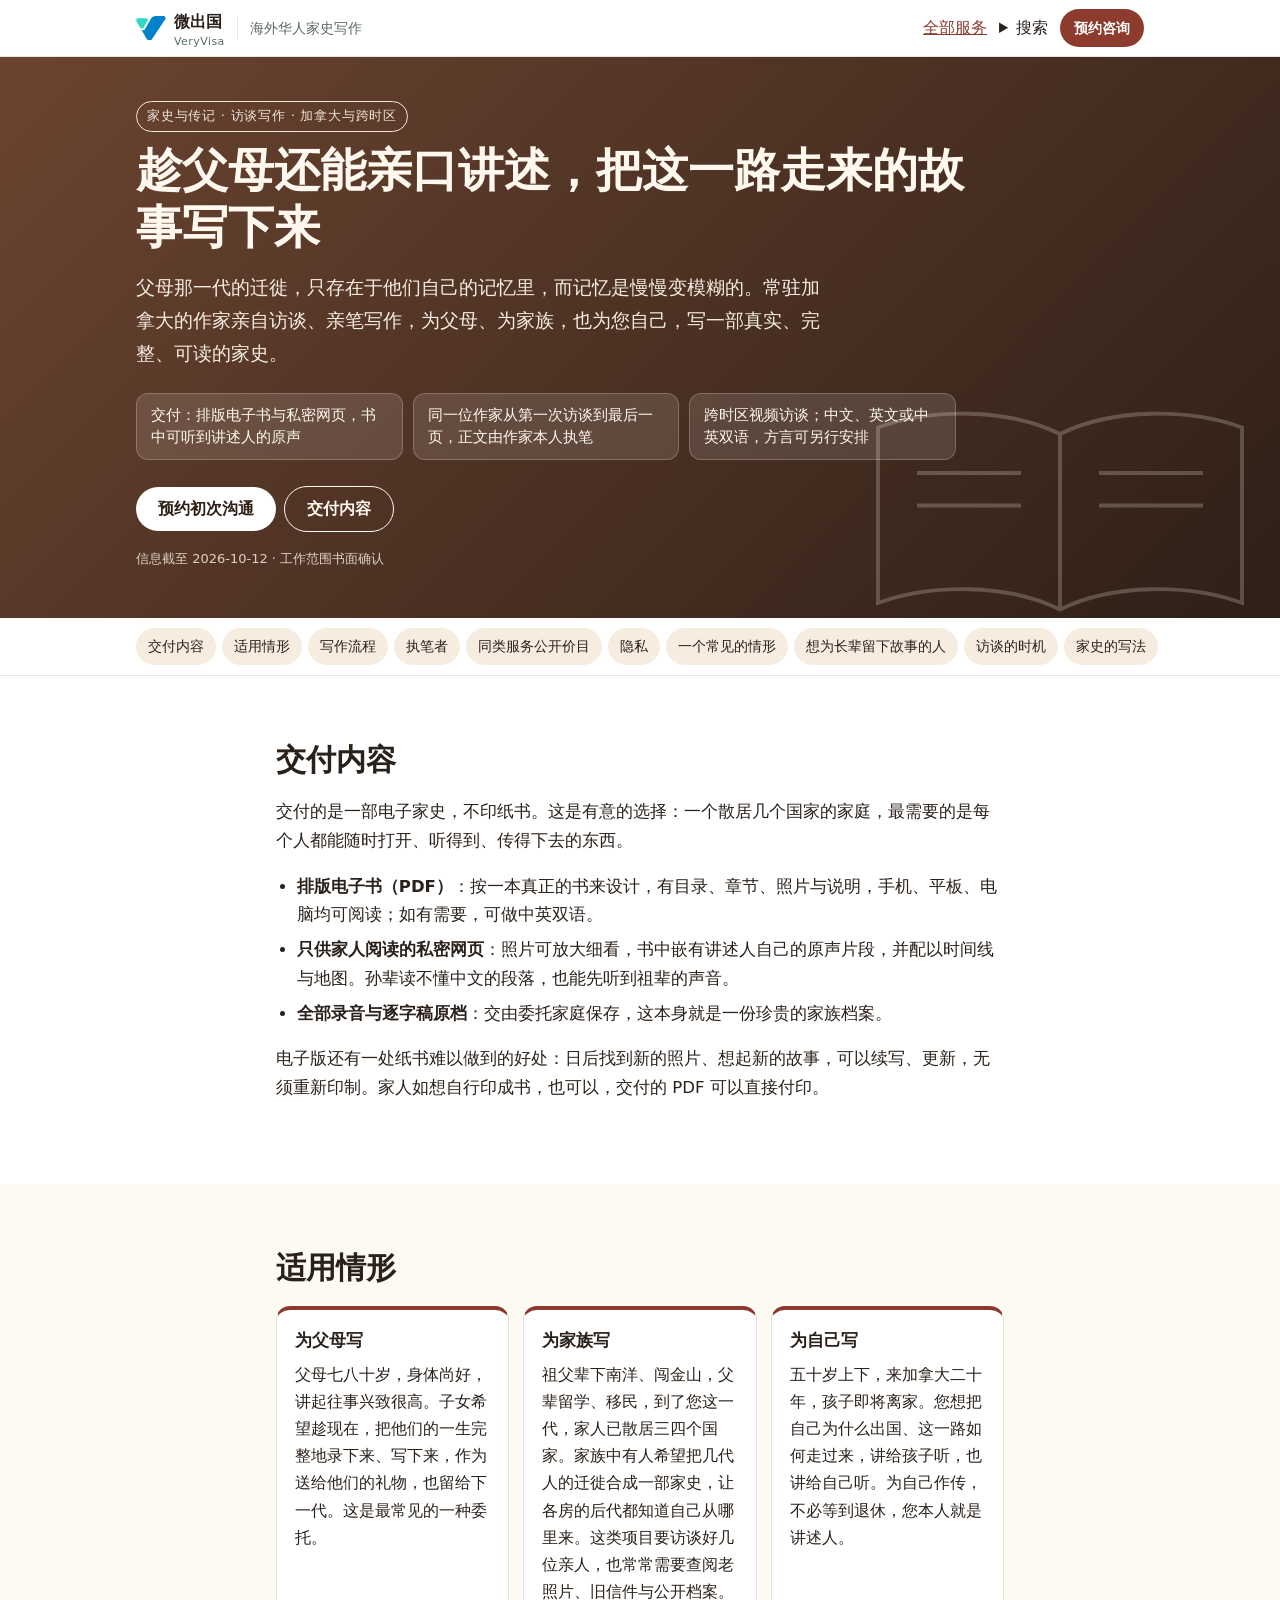
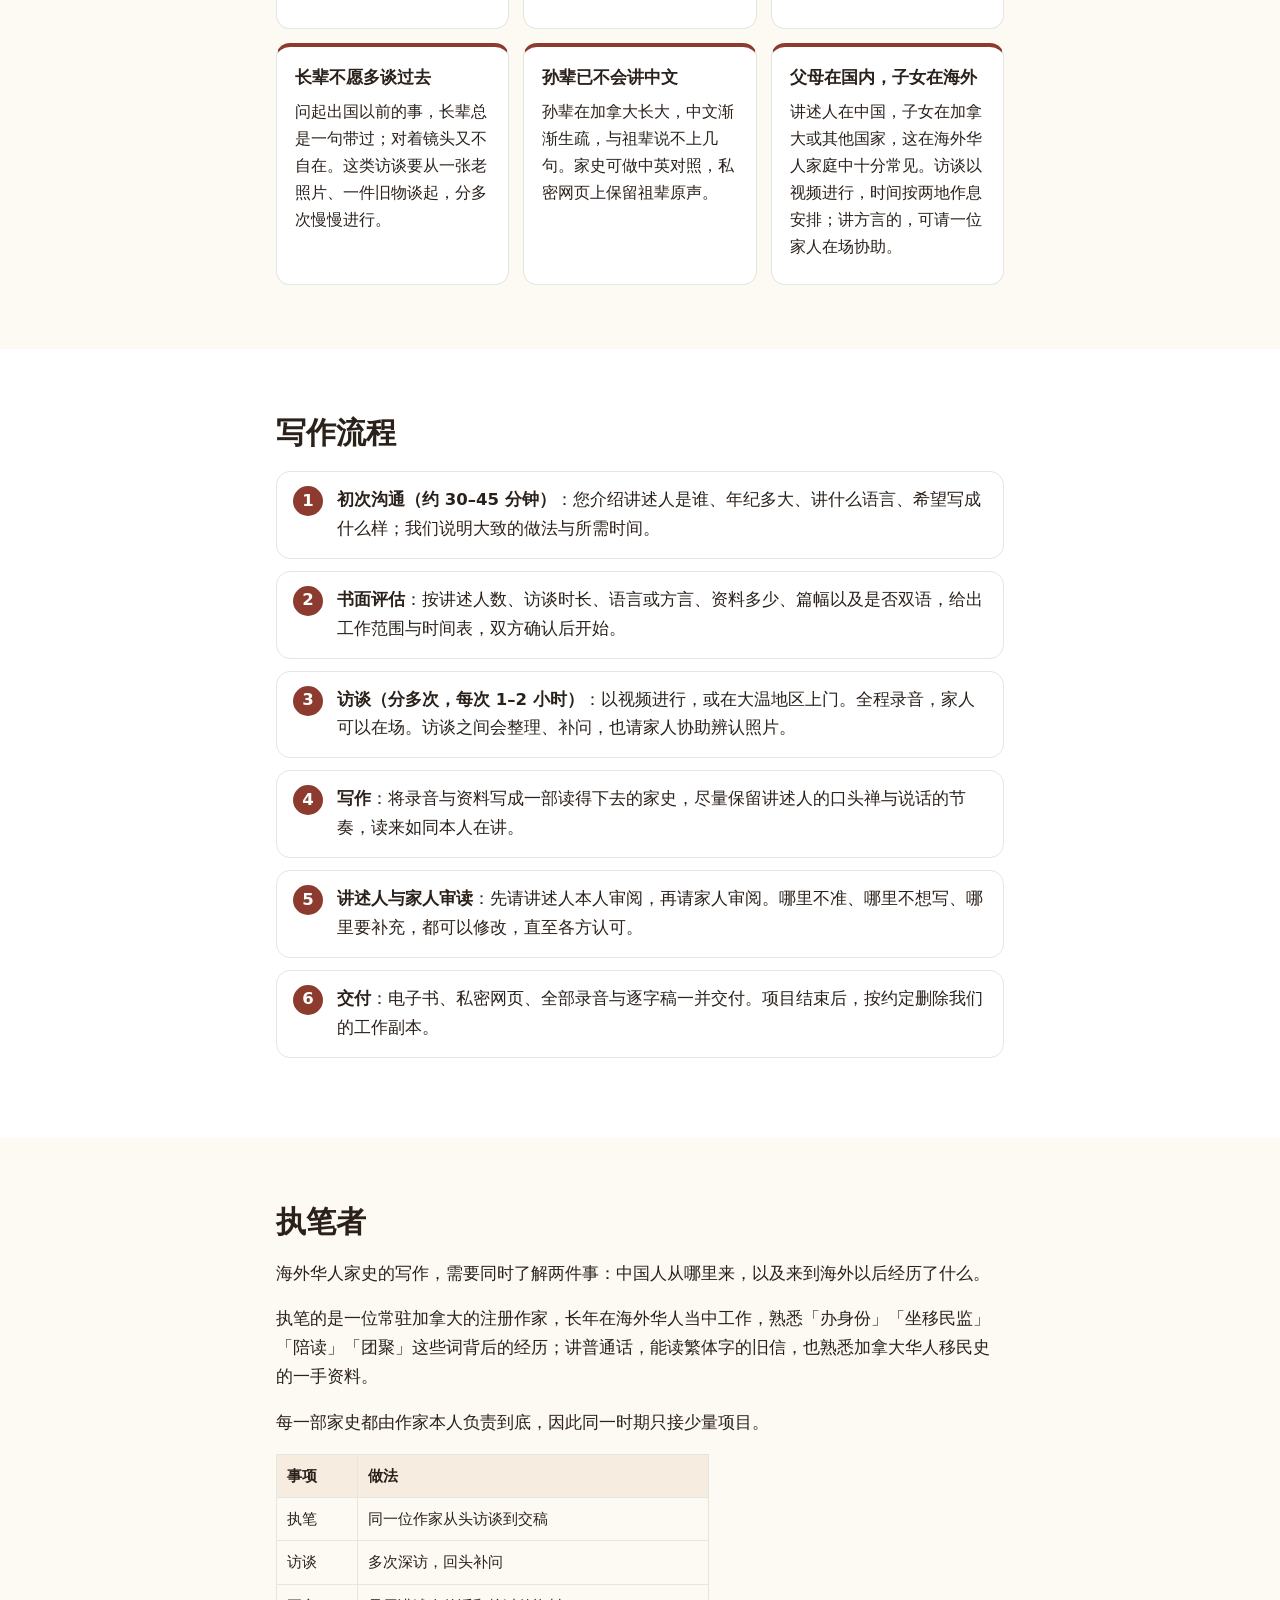
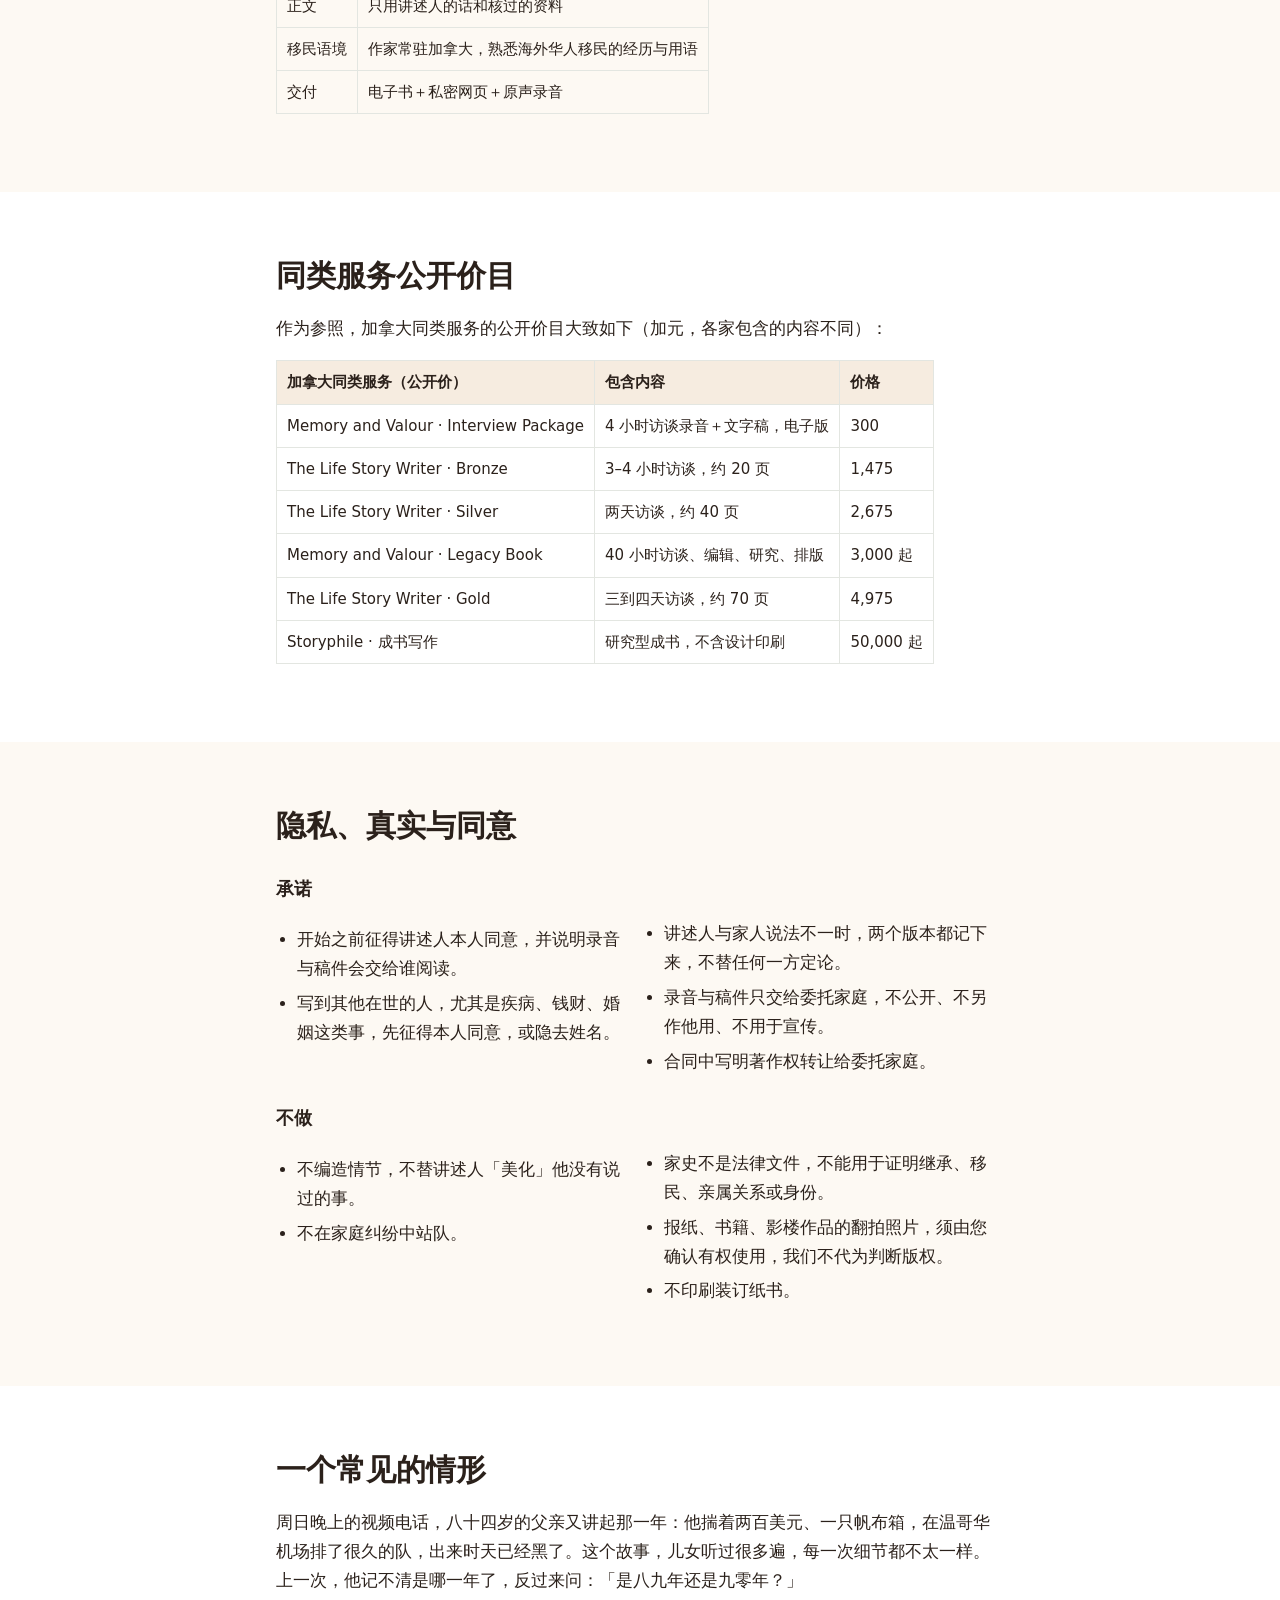
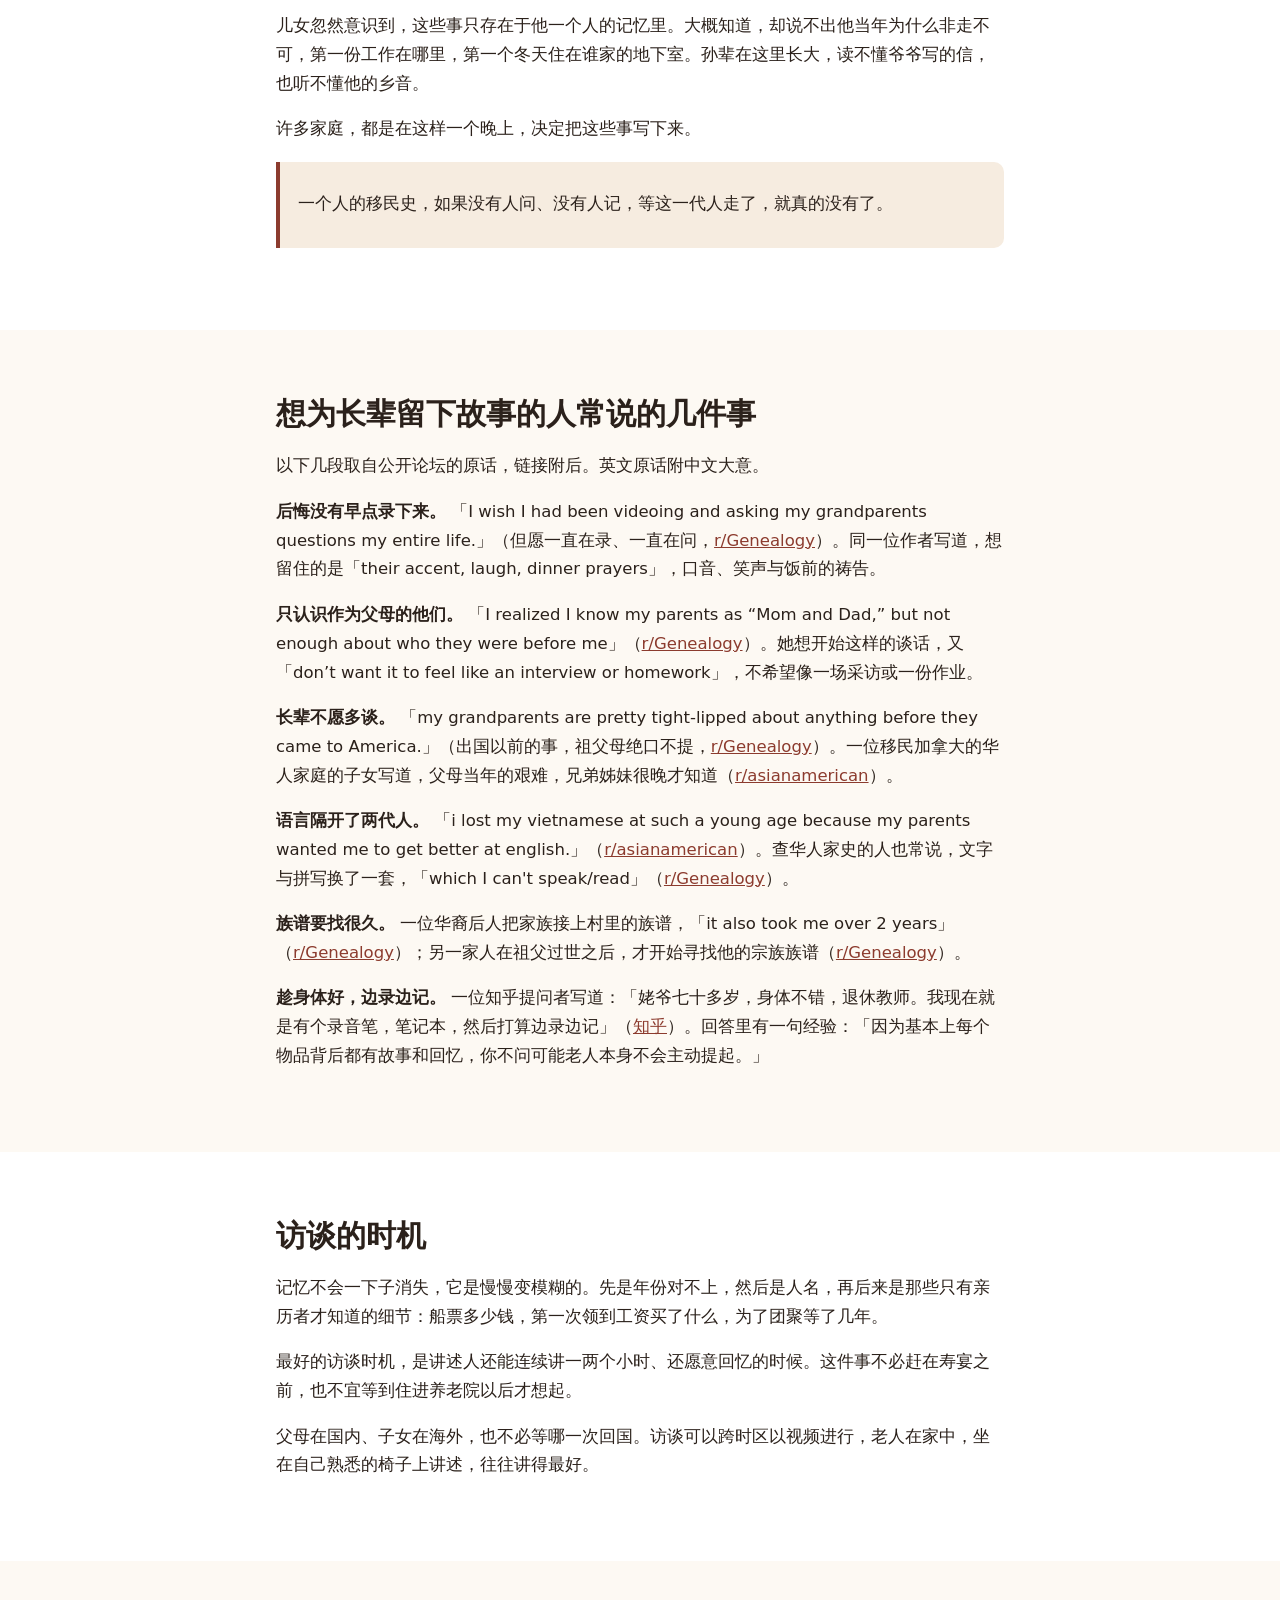
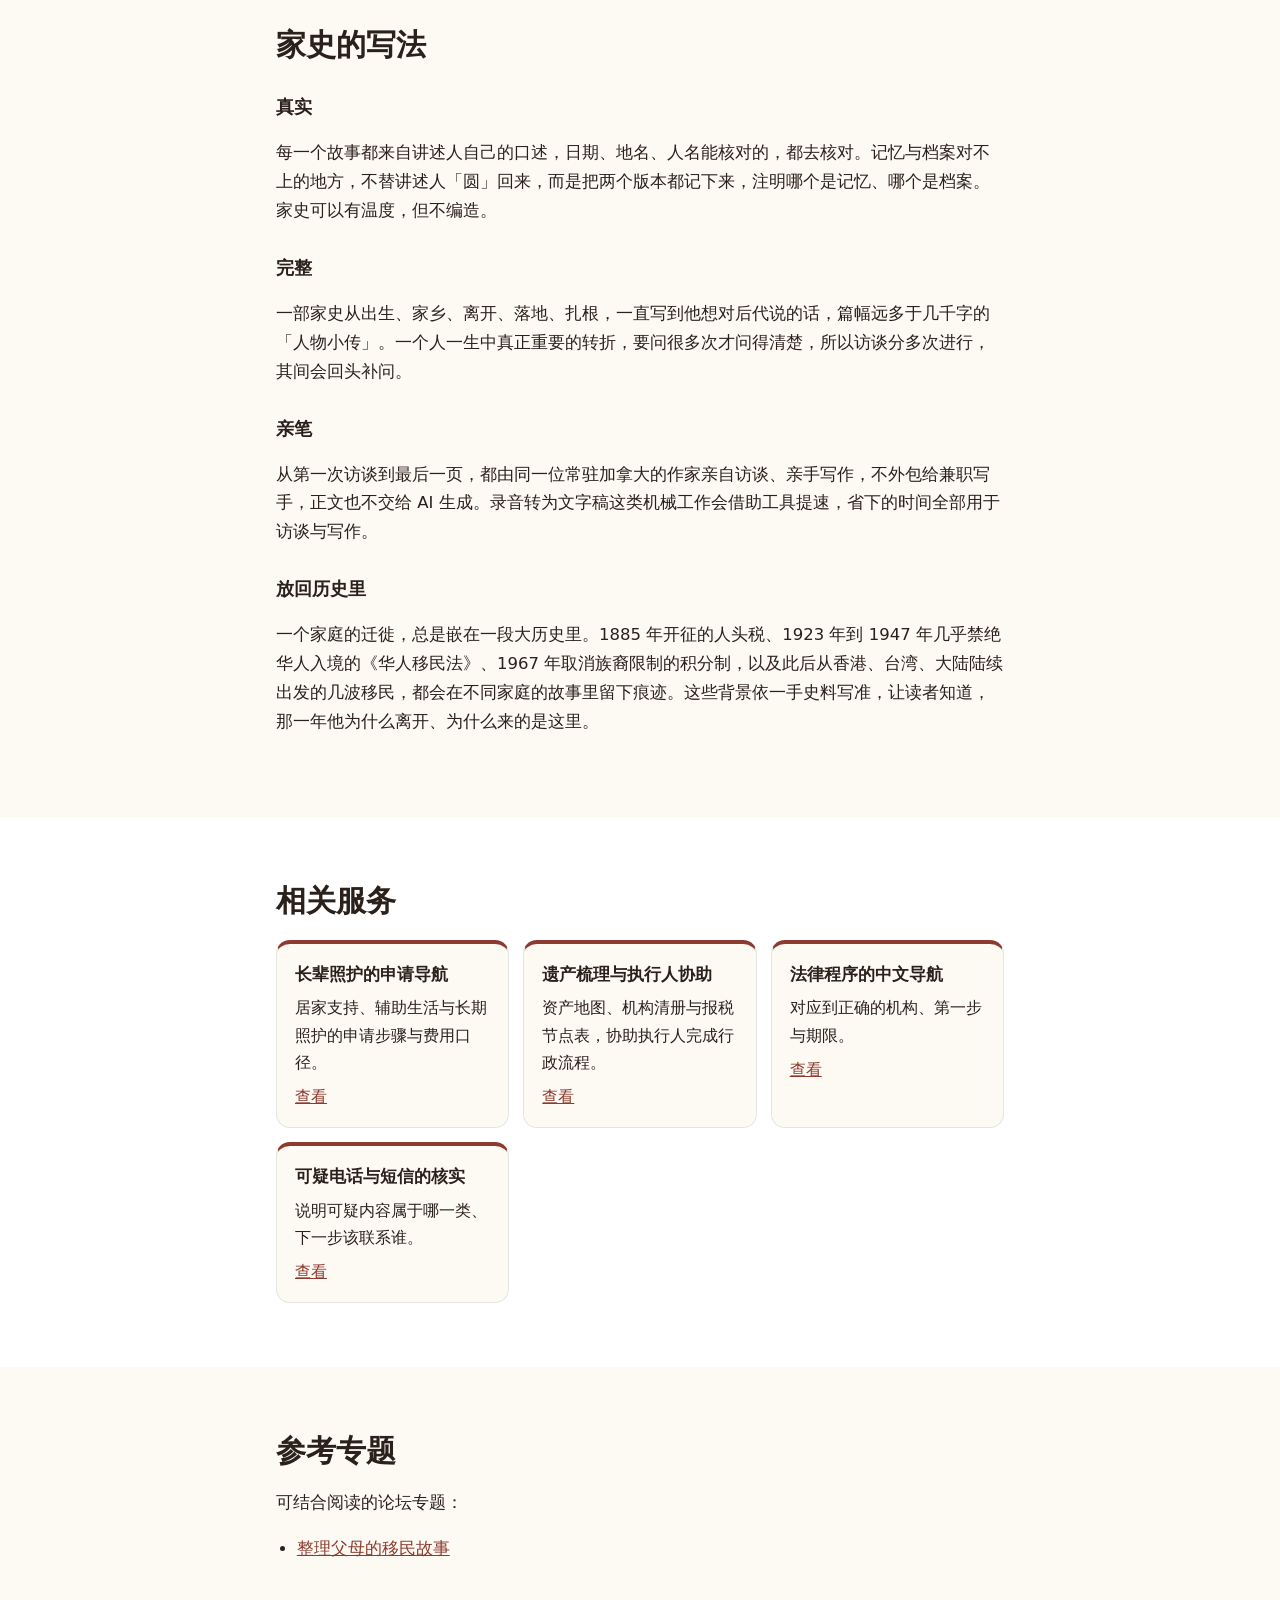
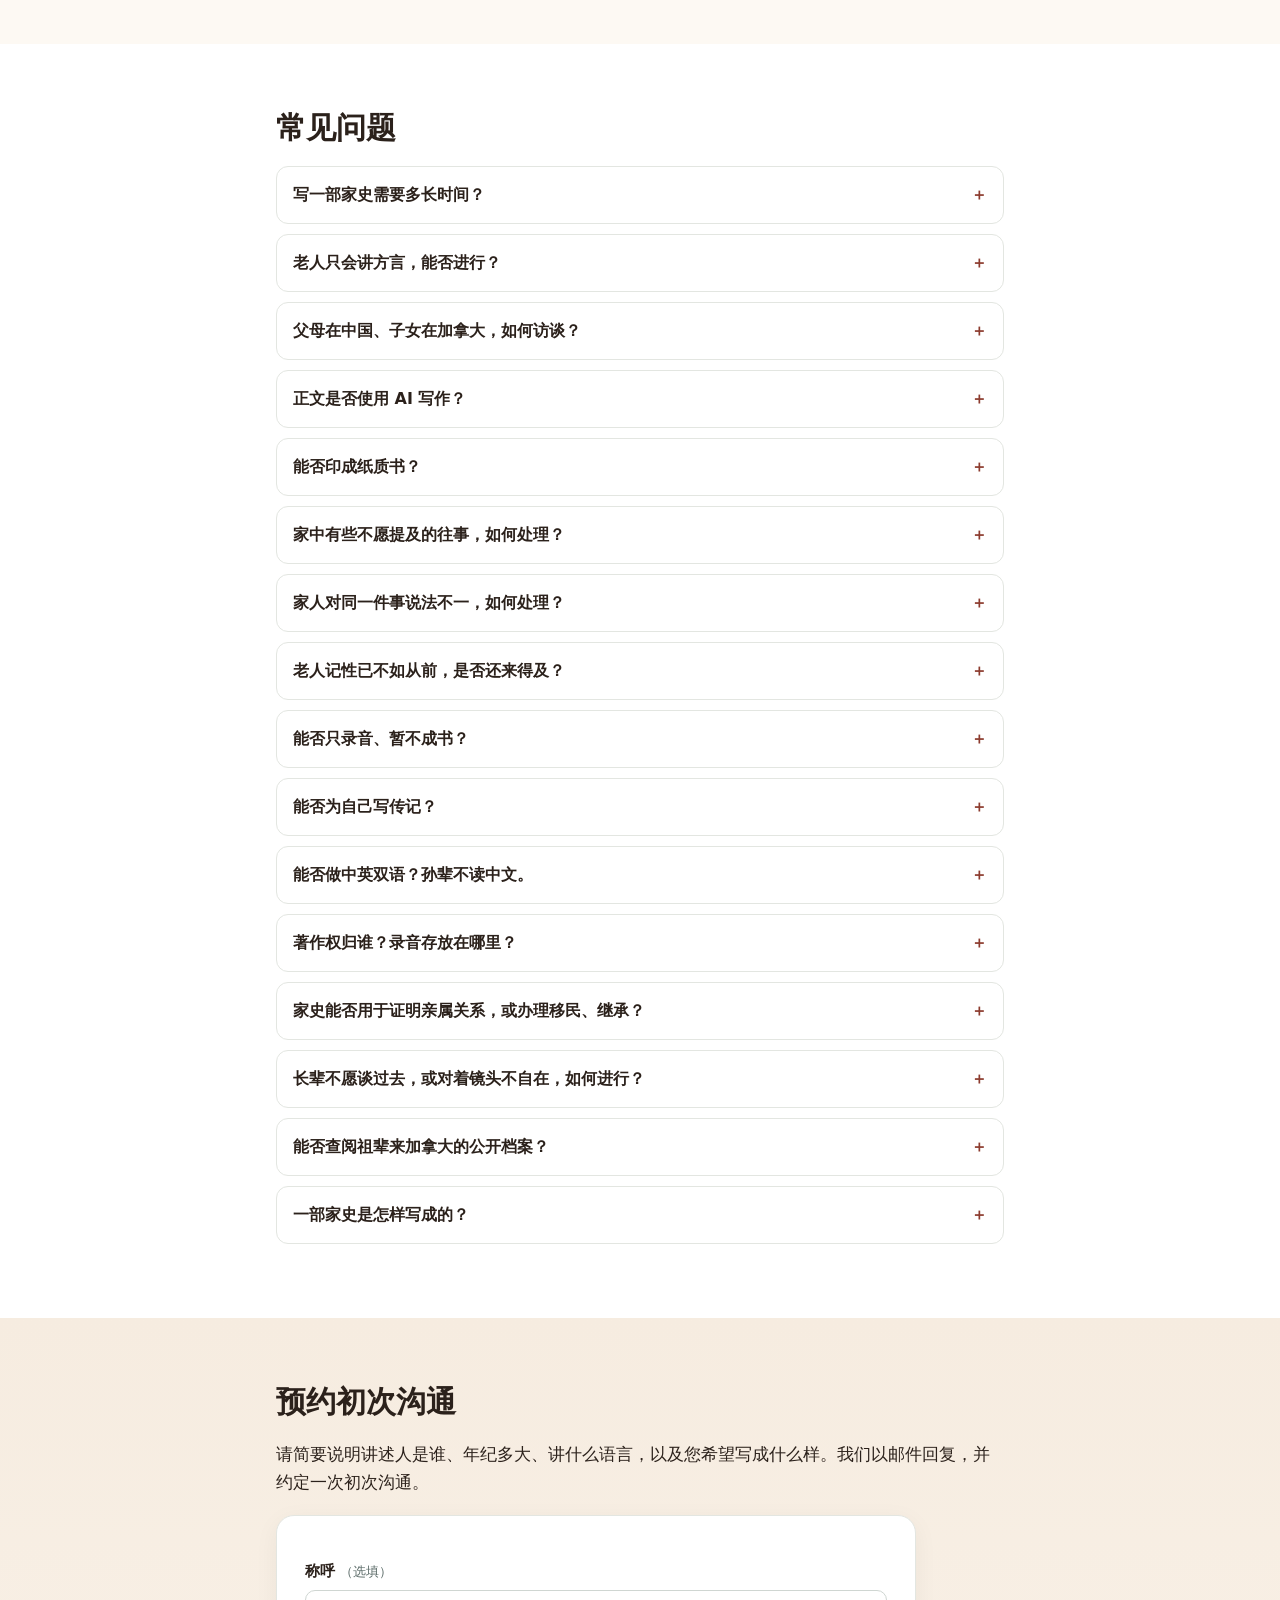
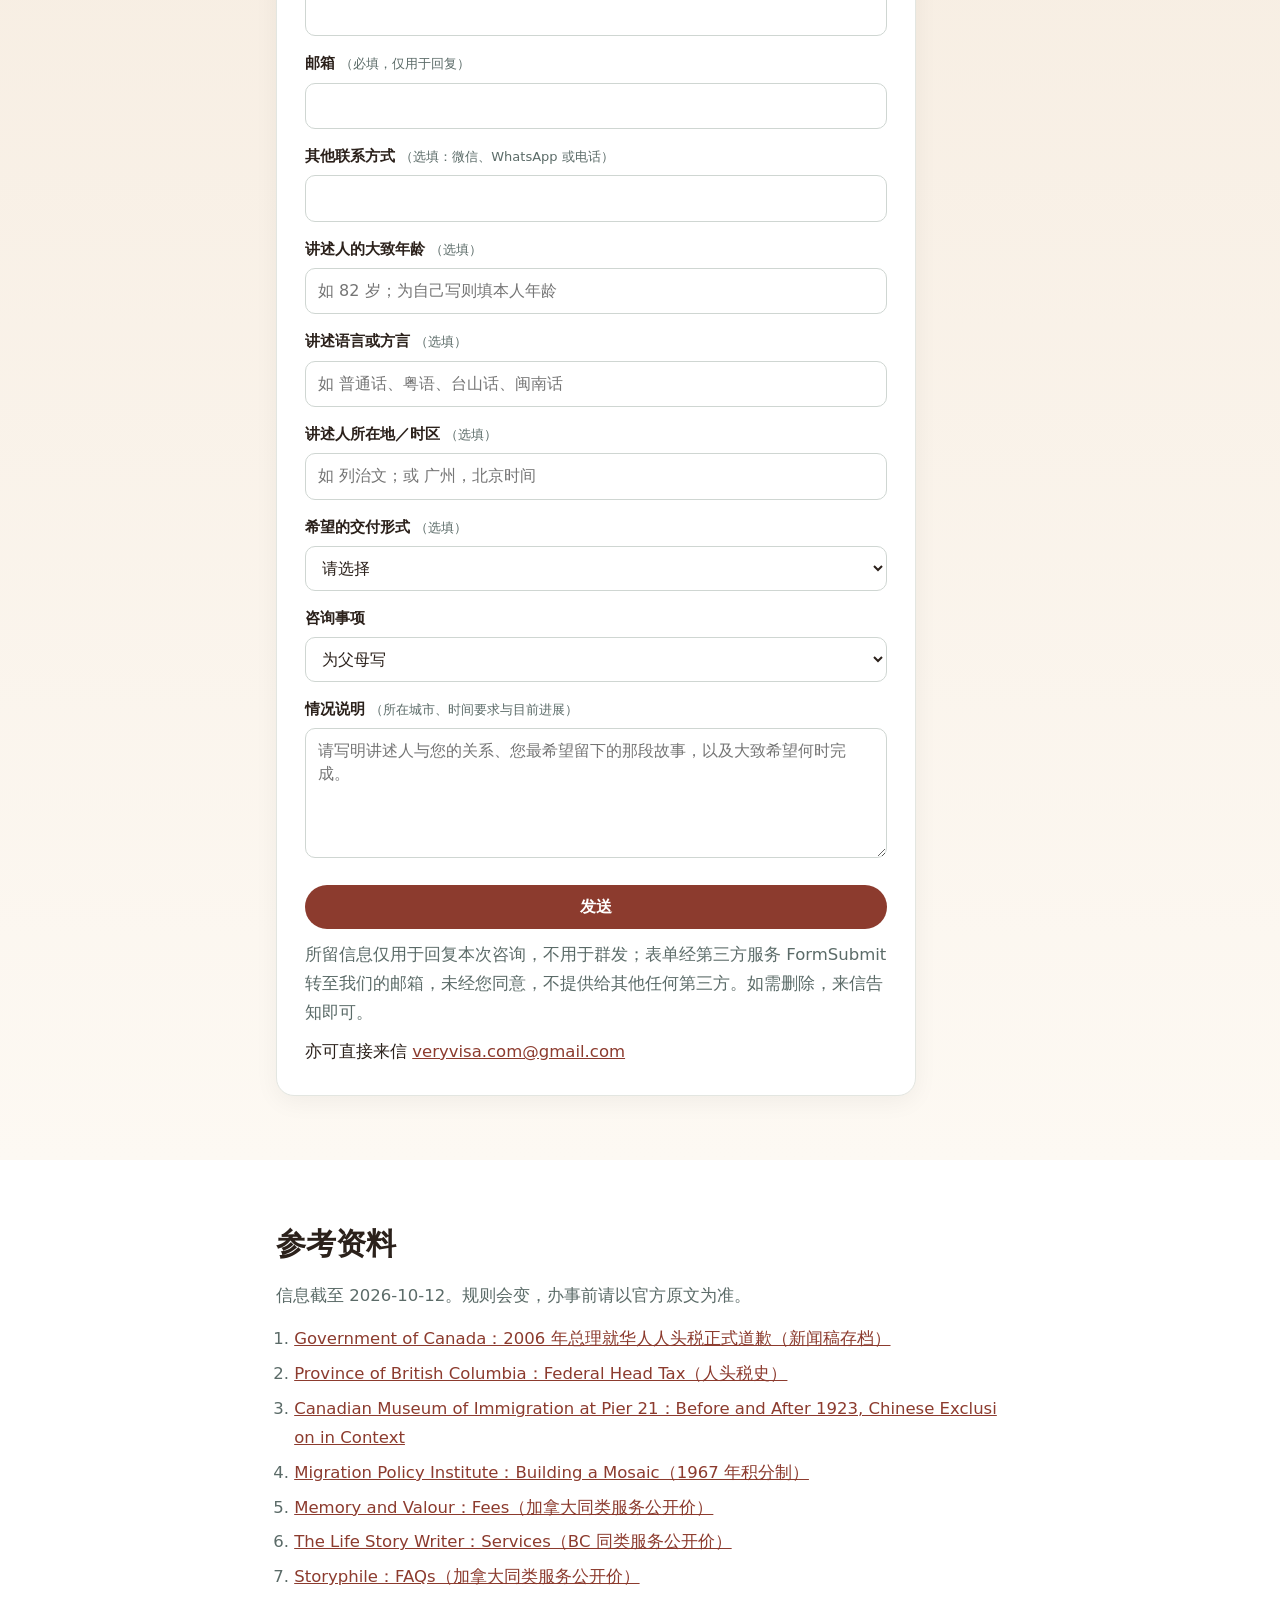
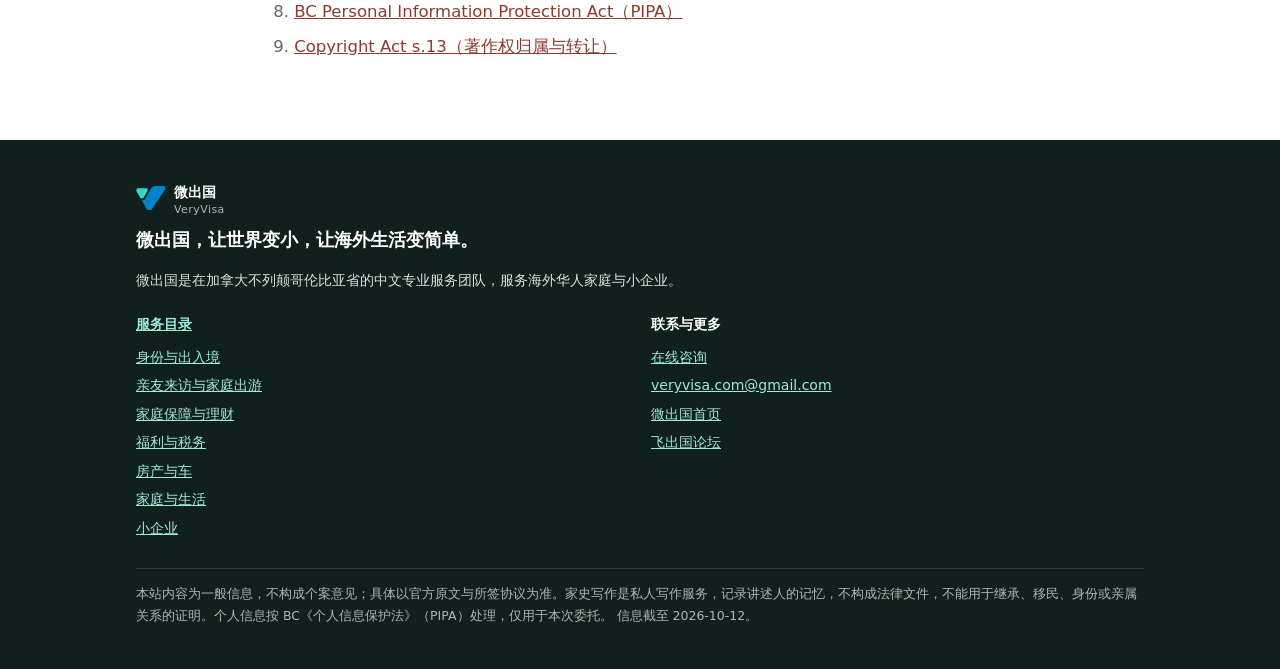
==== commit bec60bbc: "按市场证据修订（svc-rev-1012c）" ====
--- a/index.html
+++ b/index.html
@@ -74,7 +74,7 @@
    "name": "海外华人家史写作：为父母、为家族、为自己写一部移民史 | 微出国",
    "description": "常驻加拿大的注册作家亲自访谈、亲笔写作，为海外华人撰写家史与个人传记：真实、完整，正文由作家本人执笔；跨时区视频访谈，交付电子书与附讲述人原声的私密网页。",
    "inLanguage": "zh-CN",
-   "dateModified": "2026-10-05",
+   "dateModified": "2026-10-12",
    "about": {
     "@id": "https://veryvisa.github.io/chinese-family-history-writing/#service"
    },
@@ -188,6 +188,22 @@
      "acceptedAnswer": {
       "@type": "Answer",
       "text": "不能。家史记录的是讲述人的记忆，并非法律文件。需要证明亲属关系、继承或身份的，须通过公证与官方档案办理。"
+     }
+    },
+    {
+     "@type": "Question",
+     "name": "长辈不愿谈过去，或对着镜头不自在，如何进行？",
+     "acceptedAnswer": {
+      "@type": "Answer",
+      "text": "不必一开始就正式访谈。先一起整理老照片、旧信件与证件，从一件旧物问起；录音即可，不一定要录像。分多次进行，每次时间不长，讲述人觉得自在比问完清单更要紧。"
+     }
+    },
+    {
+     "@type": "Question",
+     "name": "能否查阅祖辈来加拿大的公开档案？",
+     "acceptedAnswer": {
+      "@type": "Answer",
+      "text": "可以作为写作资料。1885 至 1949 年间华人入境加拿大的记录，可从 Library and Archives Canada 的华人移民记录库查询，BC 省政府的人头税史页面有入口。查到的内容写入家史时注明出处；查不到的照实写明。"
      }
     },
     {
@@ -221,16 +237,16 @@
 <p class="sub">父母那一代的迁徙，只存在于他们自己的记忆里，而记忆是慢慢变模糊的。常驻加拿大的作家亲自访谈、亲笔写作，为父母、为家族，也为您自己，写一部真实、完整、可读的家史。</p>
 <ul class="hero-points"><li>交付：排版电子书与私密网页，书中可听到讲述人的原声</li><li>同一位作家从第一次访谈到最后一页，正文由作家本人执笔</li><li>跨时区视频访谈；中文、英文或中英双语，方言可另行安排</li></ul>
 <a class="btn btn-primary" href="#contact">预约初次沟通</a><a class="btn btn-ghost" href="#deliver">交付内容</a>
-<p class="asof">信息截至 2026-10-05 · 工作范围书面确认</p>
+<p class="asof">信息截至 2026-10-12 · 工作范围书面确认</p>
 </div></section>
 
-<nav class="toc" aria-label="本页目录"><div class="wrap"><a href="#deliver">交付内容</a><a href="#who">适用情形</a><a href="#how">写作流程</a><a href="#us">执笔者</a><a href="#market-prices">同类服务公开价目</a><a href="#privacy">隐私</a><a href="#story">一个常见的情形</a><a href="#why">访谈的时机</a><a href="#what">家史的写法</a><a href="#faq">常见问题</a><a href="#contact">咨询</a></div></nav>
+<nav class="toc" aria-label="本页目录"><div class="wrap"><a href="#deliver">交付内容</a><a href="#who">适用情形</a><a href="#how">写作流程</a><a href="#us">执笔者</a><a href="#market-prices">同类服务公开价目</a><a href="#privacy">隐私</a><a href="#story">一个常见的情形</a><a href="#asked">想为长辈留下故事的人</a><a href="#why">访谈的时机</a><a href="#what">家史的写法</a><a href="#faq">常见问题</a><a href="#contact">咨询</a></div></nav>
 <section class="sec" id="deliver"><div class="wrap narrow"><h2>交付内容</h2>
 <p>交付的是一部电子家史，不印纸书。这是有意的选择：一个散居几个国家的家庭，最需要的是每个人都能随时打开、听得到、传得下去的东西。</p>
 <ul><li><strong>排版电子书（PDF）</strong>：按一本真正的书来设计，有目录、章节、照片与说明，手机、平板、电脑均可阅读；如有需要，可做中英双语。</li><li><strong>只供家人阅读的私密网页</strong>：照片可放大细看，书中嵌有讲述人自己的原声片段，并配以时间线与地图。孙辈读不懂中文的段落，也能先听到祖辈的声音。</li><li><strong>全部录音与逐字稿原档</strong>：交由委托家庭保存，这本身就是一份珍贵的家族档案。</li></ul>
 <p>电子版还有一处纸书难以做到的好处：日后找到新的照片、想起新的故事，可以续写、更新，无须重新印制。家人如想自行印成书，也可以，交付的 PDF 可以直接付印。</p>
 </div></section><section class="sec" id="who"><div class="wrap narrow"><h2>适用情形</h2>
-<div class="cards"><div class="card"><h3>为父母写</h3><p>父母七八十岁，身体尚好，讲起往事兴致很高。子女希望趁现在，把他们的一生完整地录下来、写下来，作为送给他们的礼物，也留给下一代。这是最常见的一种委托。</p></div><div class="card"><h3>为家族写</h3><p>祖父辈下南洋、闯金山，父辈留学、移民，到了您这一代，家人已散居三四个国家。家族中有人希望把几代人的迁徙合成一部家史，让各房的后代都知道自己从哪里来。这类项目要访谈好几位亲人，也常常需要查阅老照片、旧信件与公开档案。</p></div><div class="card"><h3>为自己写</h3><p>五十岁上下，来加拿大二十年，孩子即将离家。您想把自己为什么出国、这一路如何走过来，讲给孩子听，也讲给自己听。为自己作传，不必等到退休，您本人就是讲述人。</p></div><div class="card"><h3>父母在国内，子女在海外</h3><p>讲述人在中国，子女在加拿大或其他国家，这在海外华人家庭中十分常见。访谈以视频进行，时间按两地作息安排；讲方言的，可请一位家人在场协助。</p></div></div>
+<div class="cards"><div class="card"><h3>为父母写</h3><p>父母七八十岁，身体尚好，讲起往事兴致很高。子女希望趁现在，把他们的一生完整地录下来、写下来，作为送给他们的礼物，也留给下一代。这是最常见的一种委托。</p></div><div class="card"><h3>为家族写</h3><p>祖父辈下南洋、闯金山，父辈留学、移民，到了您这一代，家人已散居三四个国家。家族中有人希望把几代人的迁徙合成一部家史，让各房的后代都知道自己从哪里来。这类项目要访谈好几位亲人，也常常需要查阅老照片、旧信件与公开档案。</p></div><div class="card"><h3>为自己写</h3><p>五十岁上下，来加拿大二十年，孩子即将离家。您想把自己为什么出国、这一路如何走过来，讲给孩子听，也讲给自己听。为自己作传，不必等到退休，您本人就是讲述人。</p></div><div class="card"><h3>长辈不愿多谈过去</h3><p>问起出国以前的事，长辈总是一句带过；对着镜头又不自在。这类访谈要从一张老照片、一件旧物谈起，分多次慢慢进行。</p></div><div class="card"><h3>孙辈已不会讲中文</h3><p>孙辈在加拿大长大，中文渐渐生疏，与祖辈说不上几句。家史可做中英对照，私密网页上保留祖辈原声。</p></div><div class="card"><h3>父母在国内，子女在海外</h3><p>讲述人在中国，子女在加拿大或其他国家，这在海外华人家庭中十分常见。访谈以视频进行，时间按两地作息安排；讲方言的，可请一位家人在场协助。</p></div></div>
 </div></section><section class="sec" id="how"><div class="wrap narrow"><h2>写作流程</h2>
 <ol class="steps"><li><strong>初次沟通（约 30–45 分钟）</strong>：您介绍讲述人是谁、年纪多大、讲什么语言、希望写成什么样；我们说明大致的做法与所需时间。</li><li><strong>书面评估</strong>：按讲述人数、访谈时长、语言或方言、资料多少、篇幅以及是否双语，给出工作范围与时间表，双方确认后开始。</li><li><strong>访谈（分多次，每次 1–2 小时）</strong>：以视频进行，或在大温地区上门。全程录音，家人可以在场。访谈之间会整理、补问，也请家人协助辨认照片。</li><li><strong>写作</strong>：将录音与资料写成一部读得下去的家史，尽量保留讲述人的口头禅与说话的节奏，读来如同本人在讲。</li><li><strong>讲述人与家人审读</strong>：先请讲述人本人审阅，再请家人审阅。哪里不准、哪里不想写、哪里要补充，都可以修改，直至各方认可。</li><li><strong>交付</strong>：电子书、私密网页、全部录音与逐字稿一并交付。项目结束后，按约定删除我们的工作副本。</li></ol>
 </div></section><section class="sec" id="us"><div class="wrap narrow"><h2>执笔者</h2>
@@ -251,6 +267,14 @@
 <p>儿女忽然意识到，这些事只存在于他一个人的记忆里。大概知道，却说不出他当年为什么非走不可，第一份工作在哪里，第一个冬天住在谁家的地下室。孙辈在这里长大，读不懂爷爷写的信，也听不懂他的乡音。</p>
 <p>许多家庭，都是在这样一个晚上，决定把这些事写下来。</p>
 <blockquote><p>一个人的移民史，如果没有人问、没有人记，等这一代人走了，就真的没有了。</p></blockquote>
+</div></section><section class="sec" id="asked"><div class="wrap narrow"><h2>想为长辈留下故事的人常说的几件事</h2>
+<p>以下几段取自公开论坛的原话，链接附后。英文原话附中文大意。</p>
+<p><strong>后悔没有早点录下来。</strong> 「I wish I had been videoing and asking my grandparents questions my entire life.」（但愿一直在录、一直在问，<a href="https://www.reddit.com/r/Genealogy/comments/8u26vv/interviewing_my_grandmother_for_a_legacy_video/" rel="noopener" target="_blank">r/Genealogy</a>）。同一位作者写道，想留住的是「their accent, laugh, dinner prayers」，口音、笑声与饭前的祷告。</p>
+<p><strong>只认识作为父母的他们。</strong> 「I realized I know my parents as “Mom and Dad,” but not enough about who they were before me」（<a href="https://www.reddit.com/r/Genealogy/comments/1vot730/i_realized_i_know_my_parents_as_mom_and_dad_but/" rel="noopener" target="_blank">r/Genealogy</a>）。她想开始这样的谈话，又「don’t want it to feel like an interview or homework」，不希望像一场采访或一份作业。</p>
+<p><strong>长辈不愿多谈。</strong> 「my grandparents are pretty tight-lipped about anything before they came to America.」（出国以前的事，祖父母绝口不提，<a href="https://www.reddit.com/r/Genealogy/comments/1meifhz/how_do_you_preserve_family_history_when/" rel="noopener" target="_blank">r/Genealogy</a>）。一位移民加拿大的华人家庭的子女写道，父母当年的艰难，兄弟姊妹很晚才知道（<a href="https://www.reddit.com/r/asianamerican/comments/1pltxh8/gross_delayed_learning_small_tough_family/" rel="noopener" target="_blank">r/asianamerican</a>）。</p>
+<p><strong>语言隔开了两代人。</strong> 「i lost my vietnamese at such a young age because my parents wanted me to get better at english.」（<a href="https://www.reddit.com/r/asianamerican/comments/ijnh6o/help_a_17_yo_vietnamese_girl_have_a_conversation/" rel="noopener" target="_blank">r/asianamerican</a>）。查华人家史的人也常说，文字与拼写换了一套，「which I can&#x27;t speak/read」（<a href="https://www.reddit.com/r/Genealogy/comments/lg6km7/taiwanchinese_genealogy/" rel="noopener" target="_blank">r/Genealogy</a>）。</p>
+<p><strong>族谱要找很久。</strong> 一位华裔后人把家族接上村里的族谱，「it also took me over 2 years」（<a href="https://www.reddit.com/r/Genealogy/comments/uenb33/things_i_wish_i_knew_chinese_genealogy_research/" rel="noopener" target="_blank">r/Genealogy</a>）；另一家人在祖父过世之后，才开始寻找他的宗族族谱（<a href="https://www.reddit.com/r/Genealogy/comments/1nb5yu5/chinese_genealogy_book_search/" rel="noopener" target="_blank">r/Genealogy</a>）。</p>
+<p><strong>趁身体好，边录边记。</strong> 一位知乎提问者写道：「姥爷七十多岁，身体不错，退休教师。我现在就是有个录音笔，笔记本，然后打算边录边记」（<a href="https://www.zhihu.com/question/62820980" rel="noopener" target="_blank">知乎</a>）。回答里有一句经验：「因为基本上每个物品背后都有故事和回忆，你不问可能老人本身不会主动提起。」</p>
 </div></section><section class="sec" id="why"><div class="wrap narrow"><h2>访谈的时机</h2>
 <p>记忆不会一下子消失，它是慢慢变模糊的。先是年份对不上，然后是人名，再后来是那些只有亲历者才知道的细节：船票多少钱，第一次领到工资买了什么，为了团聚等了几年。</p>
 <p>最好的访谈时机，是讲述人还能连续讲一两个小时、还愿意回忆的时候。这件事不必赶在寿宴之前，也不宜等到住进养老院以后才想起。</p>
@@ -265,7 +289,7 @@
 <h3>放回历史里</h3>
 <p>一个家庭的迁徙，总是嵌在一段大历史里。1885 年开征的人头税、1923 年到 1947 年几乎禁绝华人入境的《华人移民法》、1967 年取消族裔限制的积分制，以及此后从香港、台湾、大陆陆续出发的几波移民，都会在不同家庭的故事里留下痕迹。这些背景依一手史料写准，让读者知道，那一年他为什么离开、为什么来的是这里。</p>
 </div></section>
-<section class="sec" id="related"><div class="wrap narrow"><h2>相关服务</h2><div class="cards"><div class="card" data-service="family.seniors"><h3>长辈照护的申请导航</h3><p>居家支持、辅助生活与长期照护的申请步骤与费用口径。</p><a href="../bc-seniors-care-navigation/">查看</a></div><div class="card" data-service="family.estate"><h3>遗产梳理与执行人协助</h3><p>资产地图、机构清册与报税节点表，协助执行人完成行政流程。</p><a href="../bc-estate-planning-executor-support/">查看</a></div><div class="card" data-service="family.legal"><h3>法律程序的中文导航</h3><p>对应到正确的机构、第一步与期限。</p><a href="../canada-legal-support-navigation/">查看</a></div><div class="card" data-service="family.scam-check"><h3>可疑电话与短信的核实</h3><p>说明可疑内容属于哪一类、下一步该联系谁。</p><a href="../canada-scam-check-chinese-seniors/">查看</a></div></div></div></section><section class="sec" id="forum-topics"><div class="wrap narrow"><h2>参考专题</h2><p>可结合阅读的论坛专题：</p><ul><li><a href="https://bbs.fcgvisa.com/t/58317">整理父母的移民故事</a></li></ul></div></section><section class="sec faq" id="faq"><div class="wrap narrow"><h2>常见问题</h2><details><summary>写一部家史需要多长时间？</summary><p>只做口述记录的小项目，一般需要一两个月；一部完整的个人传记，通常需要三到六个月；多人讲述的家族史可能更长。讲述人的身体与时间优先，进度随他们的节奏安排。</p></details><details><summary>老人只会讲方言，能否进行？</summary><p>可以。咨询时请告知是哪一种方言。听得准的，由作家直接访谈；听不准的部分，请一位家人在场协助转述，并在稿中注明哪些内容经过转述。粤语、台山话、闽南话、上海话等，都可以这样安排。</p></details><details><summary>父母在中国、子女在加拿大，如何访谈？</summary><p>以视频访谈，时间按两地作息安排。老人在自己家中讲述，往往讲得最好，家中有人协助架好手机或平板即可。录音保存在加拿大一方。</p></details><details><summary>正文是否使用 AI 写作？</summary><p>正文不以 AI 生成。录音转逐字稿、整理时间线这类机械工作会借助工具提速，但每一段文字都由作家本人依据访谈与资料写成，并由作家本人负责。</p></details><details><summary>能否印成纸质书？</summary><p>我们不提供印刷装订，只交付电子版：排好版的 PDF 电子书，以及只供家人阅读的私密网页。交付的 PDF 可以直接付印，家人如想自行印制几本，也可以。</p></details><details><summary>家中有些不愿提及的往事，如何处理？</summary><p>写什么、不写什么，由讲述人决定。涉及其他在世亲人的疾病、钱财、婚姻等敏感事项，先征得本人同意，或隐去姓名。初稿先交讲述人本人审阅，不愿保留的可以删去。</p></details><details><summary>家人对同一件事说法不一，如何处理？</summary><p>不替任何一方定论。能以档案或旧文件核对的，予以核对；无法核对的，两种说法都记下来，并注明讲述者。在许多家史里，这样的「两个版本」本身就是故事。</p></details><details><summary>老人记性已不如从前，是否还来得及？</summary><p>越早越好，但不必等到完美的状态。访谈会分多次进行，每次时间不长，借助老照片、旧物与地点帮助回忆，往往能想起许多事。记不清的地方照实写「记不清」，不作臆补。</p></details><details><summary>能否只录音、暂不成书？</summary><p>可以。先做几次访谈，交付全部录音与逐字稿，并整理为一份按时间排列的口述记录。日后希望写成完整的家史，可在此基础上继续。</p></details><details><summary>能否为自己写传记？</summary><p>可以，您本人就是讲述人。许多人在五十岁上下、孩子即将离家时开始想到这件事。为自己写可以更从容，访谈之外，您也可以提供日记、信件与照片。</p></details><details><summary>能否做中英双语？孙辈不读中文。</summary><p>可以。可做中英对照，也可以中文为主、关键章节配英文。在私密网页版中，孙辈还能直接听到祖辈的原声。双语工作内容单独列出。</p></details><details><summary>著作权归谁？录音存放在哪里？</summary><p>合同中写明，成品的著作权转让给委托家庭。录音与稿件只交给委托家庭，不公开、不作宣传；工作期间保存在加拿大，项目结束后按约定删除我们的工作副本，原档交由您家保存。</p></details><details><summary>家史能否用于证明亲属关系，或办理移民、继承？</summary><p>不能。家史记录的是讲述人的记忆，并非法律文件。需要证明亲属关系、继承或身份的，须通过公证与官方档案办理。</p></details><details><summary>一部家史是怎样写成的？</summary><p>由同一位常驻加拿大的作家从头访谈到交稿，多次深访、核对史实，交付可以听到讲述人原声的电子家史。</p></details></div></section>
+<section class="sec" id="related"><div class="wrap narrow"><h2>相关服务</h2><div class="cards"><div class="card" data-service="family.seniors"><h3>长辈照护的申请导航</h3><p>居家支持、辅助生活与长期照护的申请步骤与费用口径。</p><a href="../bc-seniors-care-navigation/">查看</a></div><div class="card" data-service="family.estate"><h3>遗产梳理与执行人协助</h3><p>资产地图、机构清册与报税节点表，协助执行人完成行政流程。</p><a href="../bc-estate-planning-executor-support/">查看</a></div><div class="card" data-service="family.legal"><h3>法律程序的中文导航</h3><p>对应到正确的机构、第一步与期限。</p><a href="../canada-legal-support-navigation/">查看</a></div><div class="card" data-service="family.scam-check"><h3>可疑电话与短信的核实</h3><p>说明可疑内容属于哪一类、下一步该联系谁。</p><a href="../canada-scam-check-chinese-seniors/">查看</a></div></div></div></section><section class="sec" id="forum-topics"><div class="wrap narrow"><h2>参考专题</h2><p>可结合阅读的论坛专题：</p><ul><li><a href="https://bbs.fcgvisa.com/t/58317">整理父母的移民故事</a></li></ul></div></section><section class="sec faq" id="faq"><div class="wrap narrow"><h2>常见问题</h2><details><summary>写一部家史需要多长时间？</summary><p>只做口述记录的小项目，一般需要一两个月；一部完整的个人传记，通常需要三到六个月；多人讲述的家族史可能更长。讲述人的身体与时间优先，进度随他们的节奏安排。</p></details><details><summary>老人只会讲方言，能否进行？</summary><p>可以。咨询时请告知是哪一种方言。听得准的，由作家直接访谈；听不准的部分，请一位家人在场协助转述，并在稿中注明哪些内容经过转述。粤语、台山话、闽南话、上海话等，都可以这样安排。</p></details><details><summary>父母在中国、子女在加拿大，如何访谈？</summary><p>以视频访谈，时间按两地作息安排。老人在自己家中讲述，往往讲得最好，家中有人协助架好手机或平板即可。录音保存在加拿大一方。</p></details><details><summary>正文是否使用 AI 写作？</summary><p>正文不以 AI 生成。录音转逐字稿、整理时间线这类机械工作会借助工具提速，但每一段文字都由作家本人依据访谈与资料写成，并由作家本人负责。</p></details><details><summary>能否印成纸质书？</summary><p>我们不提供印刷装订，只交付电子版：排好版的 PDF 电子书，以及只供家人阅读的私密网页。交付的 PDF 可以直接付印，家人如想自行印制几本，也可以。</p></details><details><summary>家中有些不愿提及的往事，如何处理？</summary><p>写什么、不写什么，由讲述人决定。涉及其他在世亲人的疾病、钱财、婚姻等敏感事项，先征得本人同意，或隐去姓名。初稿先交讲述人本人审阅，不愿保留的可以删去。</p></details><details><summary>家人对同一件事说法不一，如何处理？</summary><p>不替任何一方定论。能以档案或旧文件核对的，予以核对；无法核对的，两种说法都记下来，并注明讲述者。在许多家史里，这样的「两个版本」本身就是故事。</p></details><details><summary>老人记性已不如从前，是否还来得及？</summary><p>越早越好，但不必等到完美的状态。访谈会分多次进行，每次时间不长，借助老照片、旧物与地点帮助回忆，往往能想起许多事。记不清的地方照实写「记不清」，不作臆补。</p></details><details><summary>能否只录音、暂不成书？</summary><p>可以。先做几次访谈，交付全部录音与逐字稿，并整理为一份按时间排列的口述记录。日后希望写成完整的家史，可在此基础上继续。</p></details><details><summary>能否为自己写传记？</summary><p>可以，您本人就是讲述人。许多人在五十岁上下、孩子即将离家时开始想到这件事。为自己写可以更从容，访谈之外，您也可以提供日记、信件与照片。</p></details><details><summary>能否做中英双语？孙辈不读中文。</summary><p>可以。可做中英对照，也可以中文为主、关键章节配英文。在私密网页版中，孙辈还能直接听到祖辈的原声。双语工作内容单独列出。</p></details><details><summary>著作权归谁？录音存放在哪里？</summary><p>合同中写明，成品的著作权转让给委托家庭。录音与稿件只交给委托家庭，不公开、不作宣传；工作期间保存在加拿大，项目结束后按约定删除我们的工作副本，原档交由您家保存。</p></details><details><summary>家史能否用于证明亲属关系，或办理移民、继承？</summary><p>不能。家史记录的是讲述人的记忆，并非法律文件。需要证明亲属关系、继承或身份的，须通过公证与官方档案办理。</p></details><details><summary>长辈不愿谈过去，或对着镜头不自在，如何进行？</summary><p>不必一开始就正式访谈。先一起整理老照片、旧信件与证件，从一件旧物问起；录音即可，不一定要录像。分多次进行，每次时间不长，讲述人觉得自在比问完清单更要紧。</p></details><details><summary>能否查阅祖辈来加拿大的公开档案？</summary><p>可以作为写作资料。1885 至 1949 年间华人入境加拿大的记录，可从 Library and Archives Canada 的华人移民记录库查询，<a href="https://www2.gov.bc.ca/gov/content/governments/multiculturalism-anti-racism/chinese-legacy-bc/history/discrimination/federal-head-tax" rel="noopener" target="_blank">BC 省政府的人头税史页面</a>有入口。查到的内容写入家史时注明出处；查不到的照实写明。</p></details><details><summary>一部家史是怎样写成的？</summary><p>由同一位常驻加拿大的作家从头访谈到交稿，多次深访、核对史实，交付可以听到讲述人原声的电子家史。</p></details></div></section>
 
 <section class="sec contact" id="contact"><div class="wrap narrow">
 <h2>预约初次沟通</h2>
@@ -306,7 +330,7 @@
   <p class="mailto">亦可直接来信 <a href="mailto:veryvisa.com@gmail.com?subject=%5B%E5%BE%AE%E5%87%BA%E5%9B%BD%C2%B7%E6%B5%B7%E5%A4%96%E5%8D%8E%E4%BA%BA%E5%AE%B6%E5%8F%B2%E5%86%99%E4%BD%9C%5D%20%E5%92%A8%E8%AF%A2">veryvisa.com@gmail.com</a></p>
 </form>
 </div></section>
-<section class="sec sources" id="sources"><div class="wrap narrow"><h2>参考资料</h2><p class="privacy">信息截至 2026-10-05。规则会变，办事前请以官方原文为准。</p><ol><li><a href="https://www.canada.ca/en/news/archive/2006/06/prime-minister-harper-offers-full-apology-chinese-head-tax.html" rel="noopener" target="_blank">Government of Canada：2006 年总理就华人人头税正式道歉（新闻稿存档）</a></li><li><a href="https://www2.gov.bc.ca/gov/content/governments/multiculturalism-anti-racism/chinese-legacy-bc/history/discrimination/federal-head-tax" rel="noopener" target="_blank">Province of British Columbia：Federal Head Tax（人头税史）</a></li><li><a href="https://pier21.ca/before-and-after-1923-chinese-exclusion-context" rel="noopener" target="_blank">Canadian Museum of Immigration at Pier 21：Before and After 1923, Chinese Exclusion in Context</a></li><li><a href="https://www.migrationpolicy.org/article/building-mosaic-evolution-canadas-approach-immigrant-integration" rel="noopener" target="_blank">Migration Policy Institute：Building a Mosaic（1967 年积分制）</a></li><li><a href="https://memoryandvalour.ca/fees" rel="noopener" target="_blank">Memory and Valour：Fees（加拿大同类服务公开价）</a></li><li><a href="https://thelifestorywriter.com/services/" rel="noopener" target="_blank">The Life Story Writer：Services（BC 同类服务公开价）</a></li><li><a href="https://storyphile.ca/faqs" rel="noopener" target="_blank">Storyphile：FAQs（加拿大同类服务公开价）</a></li><li><a href="https://www.bclaws.gov.bc.ca/civix/document/id/complete/statreg/03063_01" rel="noopener" target="_blank">BC Personal Information Protection Act（PIPA）</a></li><li><a href="https://laws-lois.justice.gc.ca/eng/acts/c-42/page-5.html" rel="noopener" target="_blank">Copyright Act s.13（著作权归属与转让）</a></li></ol></div></section>
+<section class="sec sources" id="sources"><div class="wrap narrow"><h2>参考资料</h2><p class="privacy">信息截至 2026-10-12。规则会变，办事前请以官方原文为准。</p><ol><li><a href="https://www.canada.ca/en/news/archive/2006/06/prime-minister-harper-offers-full-apology-chinese-head-tax.html" rel="noopener" target="_blank">Government of Canada：2006 年总理就华人人头税正式道歉（新闻稿存档）</a></li><li><a href="https://www2.gov.bc.ca/gov/content/governments/multiculturalism-anti-racism/chinese-legacy-bc/history/discrimination/federal-head-tax" rel="noopener" target="_blank">Province of British Columbia：Federal Head Tax（人头税史）</a></li><li><a href="https://pier21.ca/before-and-after-1923-chinese-exclusion-context" rel="noopener" target="_blank">Canadian Museum of Immigration at Pier 21：Before and After 1923, Chinese Exclusion in Context</a></li><li><a href="https://www.migrationpolicy.org/article/building-mosaic-evolution-canadas-approach-immigrant-integration" rel="noopener" target="_blank">Migration Policy Institute：Building a Mosaic（1967 年积分制）</a></li><li><a href="https://memoryandvalour.ca/fees" rel="noopener" target="_blank">Memory and Valour：Fees（加拿大同类服务公开价）</a></li><li><a href="https://thelifestorywriter.com/services/" rel="noopener" target="_blank">The Life Story Writer：Services（BC 同类服务公开价）</a></li><li><a href="https://storyphile.ca/faqs" rel="noopener" target="_blank">Storyphile：FAQs（加拿大同类服务公开价）</a></li><li><a href="https://www.bclaws.gov.bc.ca/civix/document/id/complete/statreg/03063_01" rel="noopener" target="_blank">BC Personal Information Protection Act（PIPA）</a></li><li><a href="https://laws-lois.justice.gc.ca/eng/acts/c-42/page-5.html" rel="noopener" target="_blank">Copyright Act s.13（著作权归属与转让）</a></li></ol></div></section>
 </main>
 <footer class="vv-foot"><div class="wrap">
 <a class="vv-brand" href="https://veryvisa.github.io/"><svg viewBox="102.305 90.391 73.617 59.957" xmlns="http://www.w3.org/2000/svg">
@@ -318,7 +342,7 @@
 <div><h4><a href="../services/">服务目录</a></h4><ul><li><a href="../services/#status">身份与出入境</a></li><li><a href="../services/#travel">亲友来访与家庭出游</a></li><li><a href="../services/#finance">家庭保障与理财</a></li><li><a href="../services/#benefits-tax">福利与税务</a></li><li><a href="../services/#property-car">房产与车</a></li><li><a href="../services/#family">家庭与生活</a></li><li><a href="../services/#business">小企业</a></li></ul></div>
 <div><h4>联系与更多</h4><ul><li><a href="#contact">在线咨询</a></li><li><a href="mailto:veryvisa.com@gmail.com?subject=%5B%E5%BE%AE%E5%87%BA%E5%9B%BD%C2%B7%E6%B5%B7%E5%A4%96%E5%8D%8E%E4%BA%BA%E5%AE%B6%E5%8F%B2%E5%86%99%E4%BD%9C%5D%20%E5%92%A8%E8%AF%A2">veryvisa.com@gmail.com</a></li><li><a href="https://veryvisa.github.io/">微出国首页</a></li><li><a href="https://bbs.fcgvisa.com/">飞出国论坛</a></li></ul></div>
 </div>
-<p class="legal">本站内容为一般信息，不构成个案意见；具体以官方原文与所签协议为准。家史写作是私人写作服务，记录讲述人的记忆，不构成法律文件，不能用于继承、移民、身份或亲属关系的证明。个人信息按 BC《个人信息保护法》（PIPA）处理，仅用于本次委托。 信息截至 2026-10-05。</p>
+<p class="legal">本站内容为一般信息，不构成个案意见；具体以官方原文与所签协议为准。家史写作是私人写作服务，记录讲述人的记忆，不构成法律文件，不能用于继承、移民、身份或亲属关系的证明。个人信息按 BC《个人信息保护法》（PIPA）处理，仅用于本次委托。 信息截至 2026-10-12。</p>
 </div></footer>
 <nav class="mobile-service-bar" aria-label="快捷服务" hidden><a href="../services/">全部服务</a><a href="#contact">预约</a></nav>
 <script src="assets/form.js" defer></script>
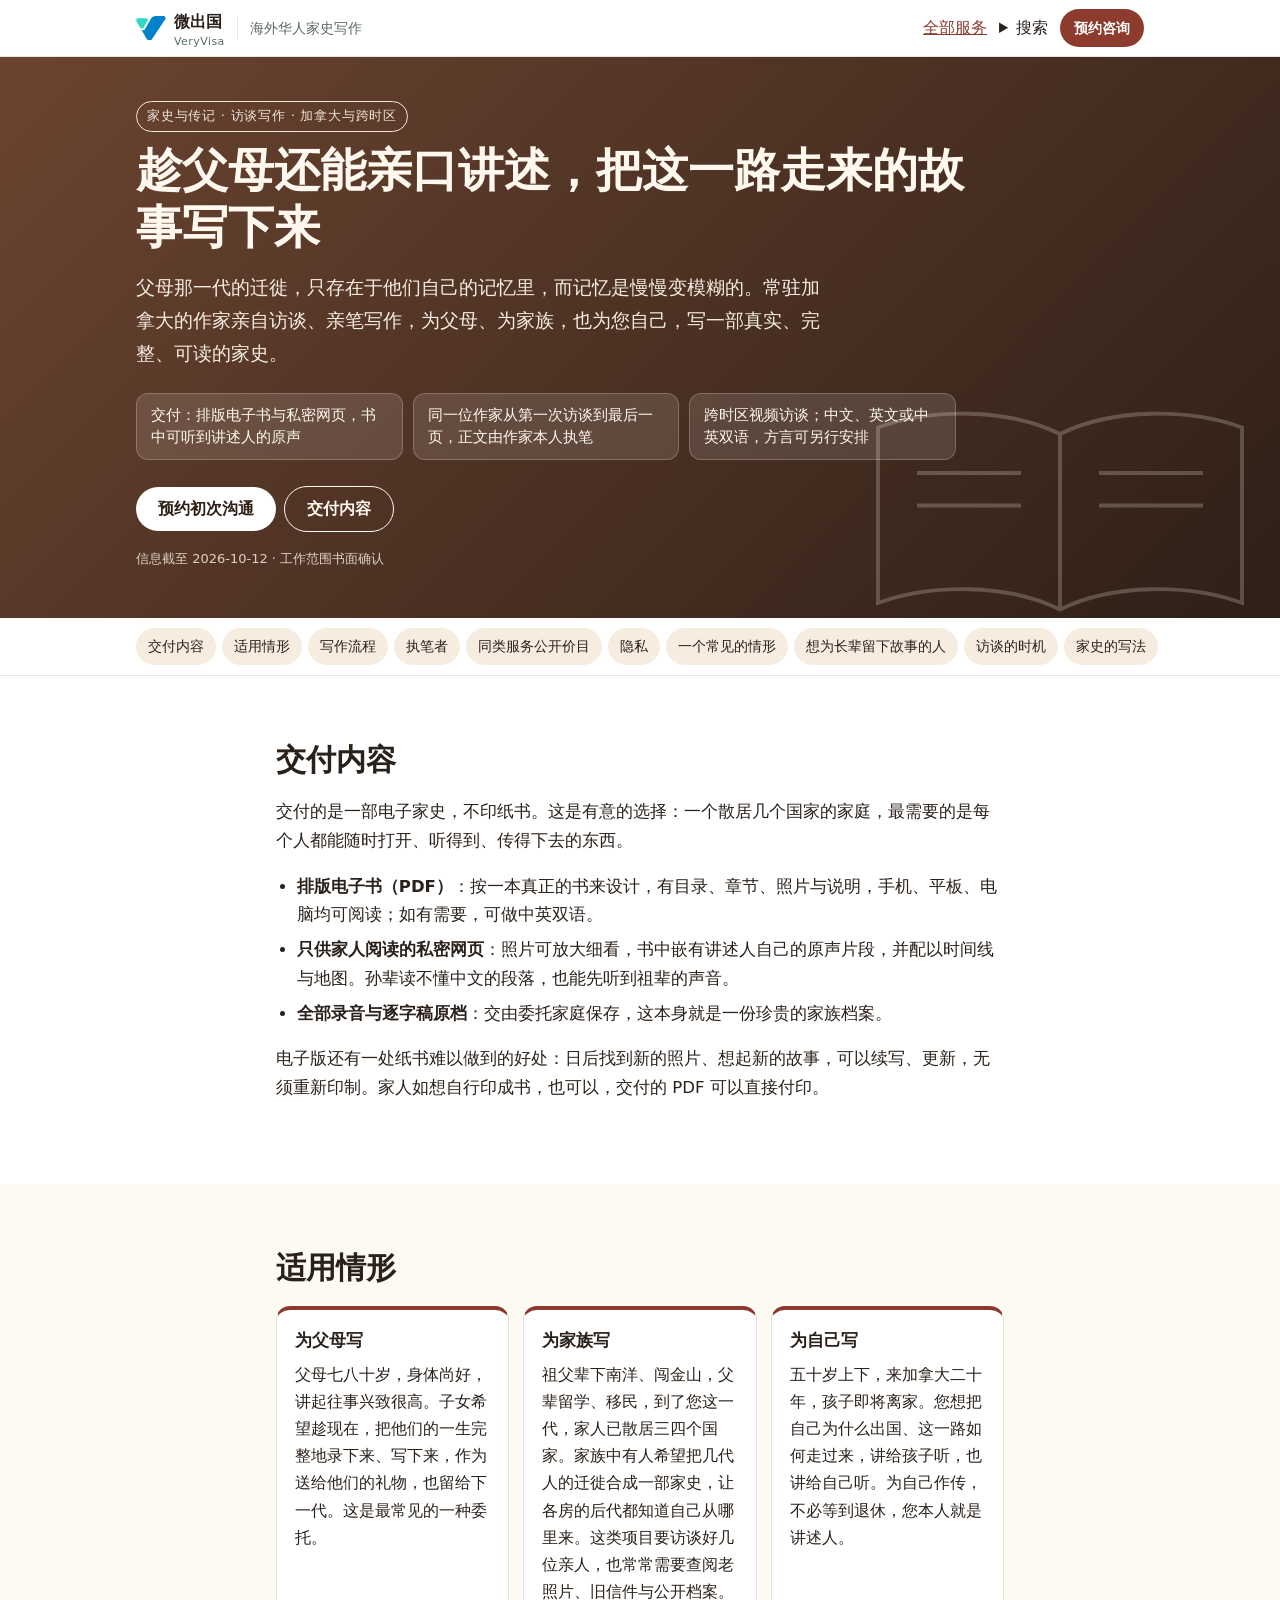
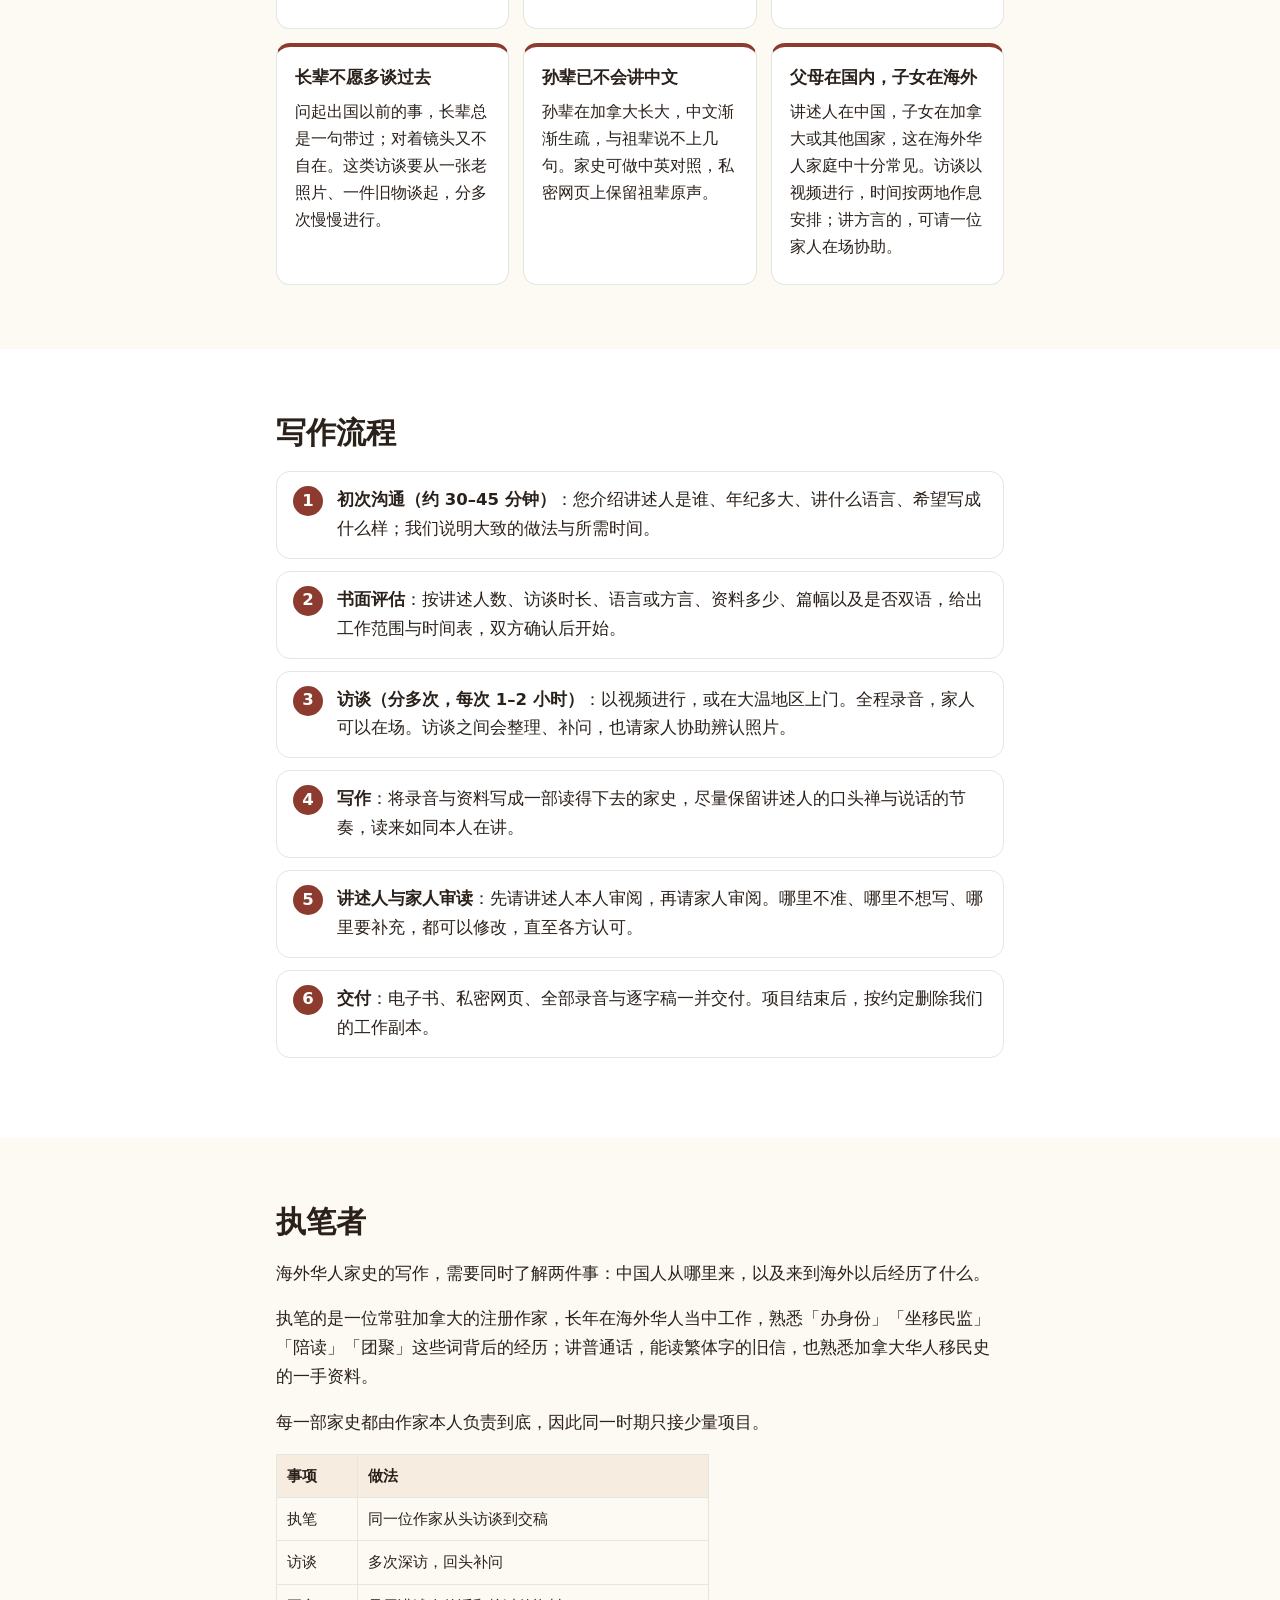
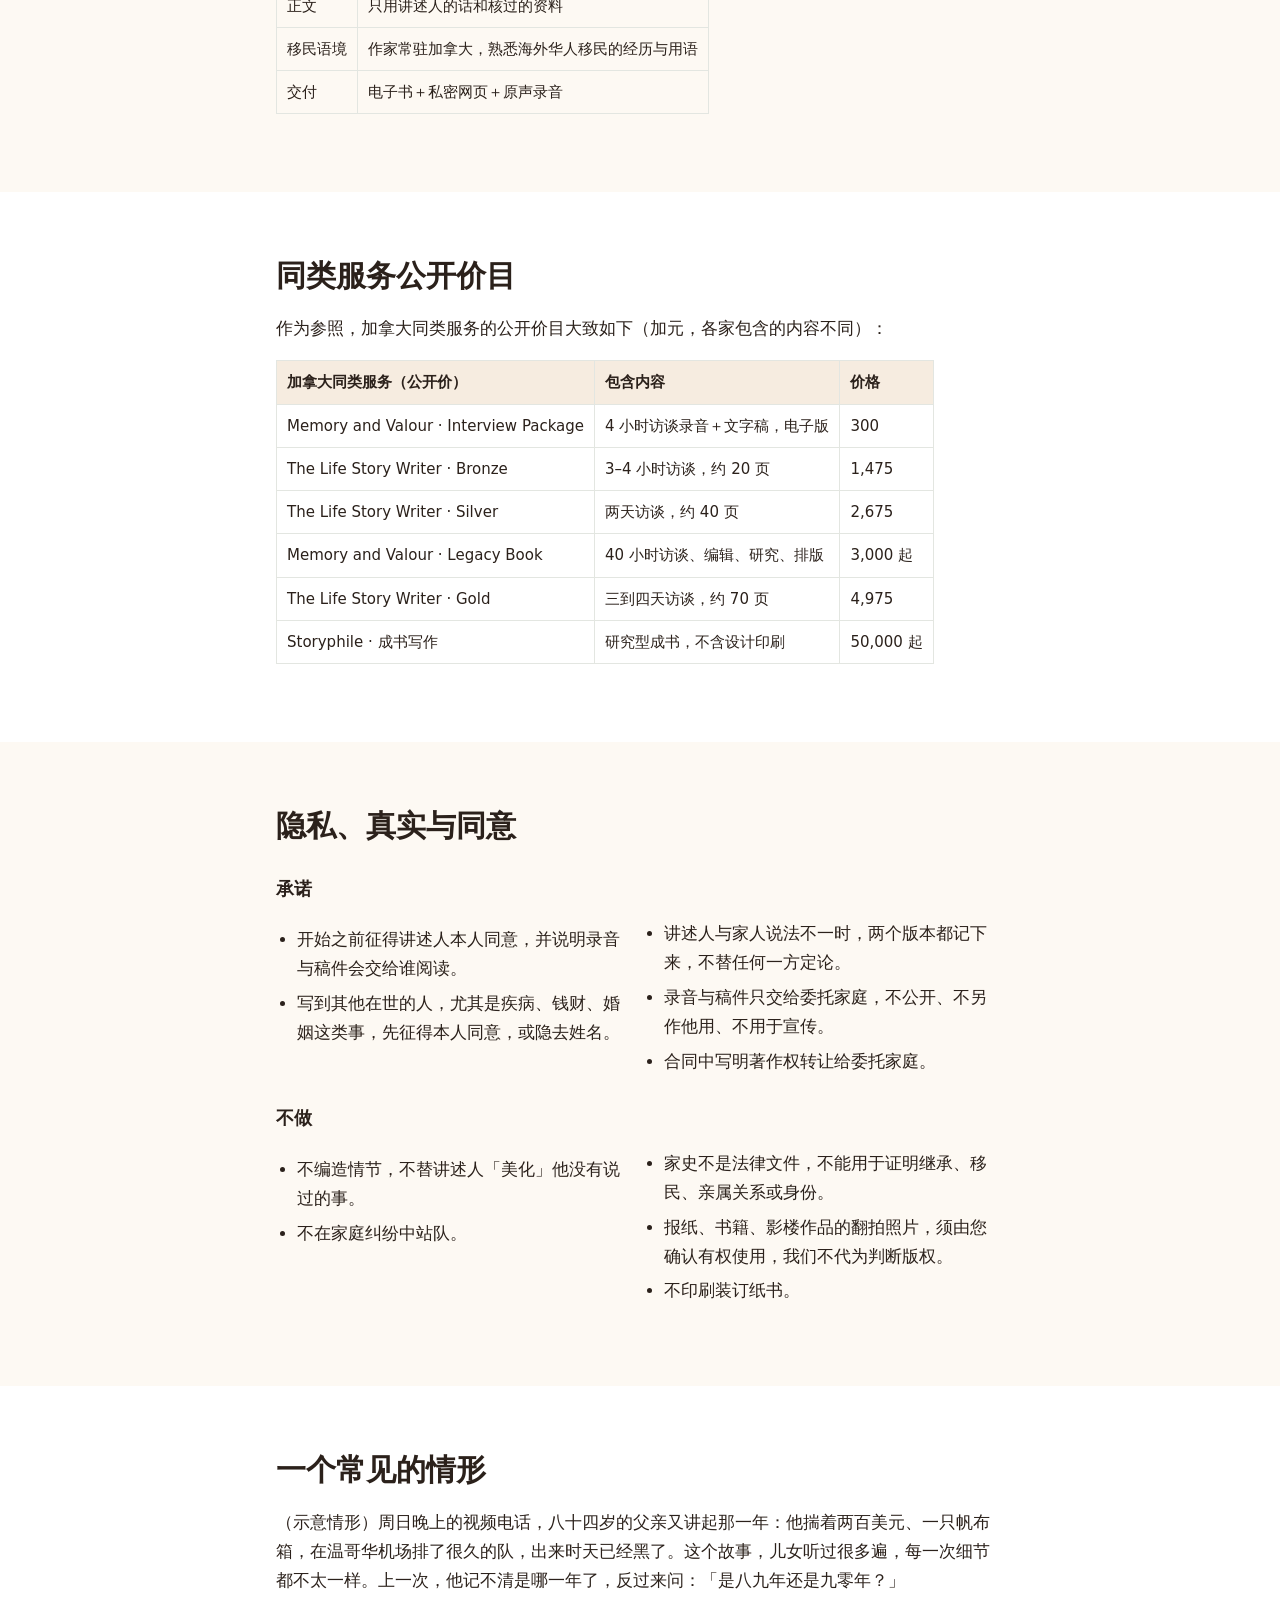
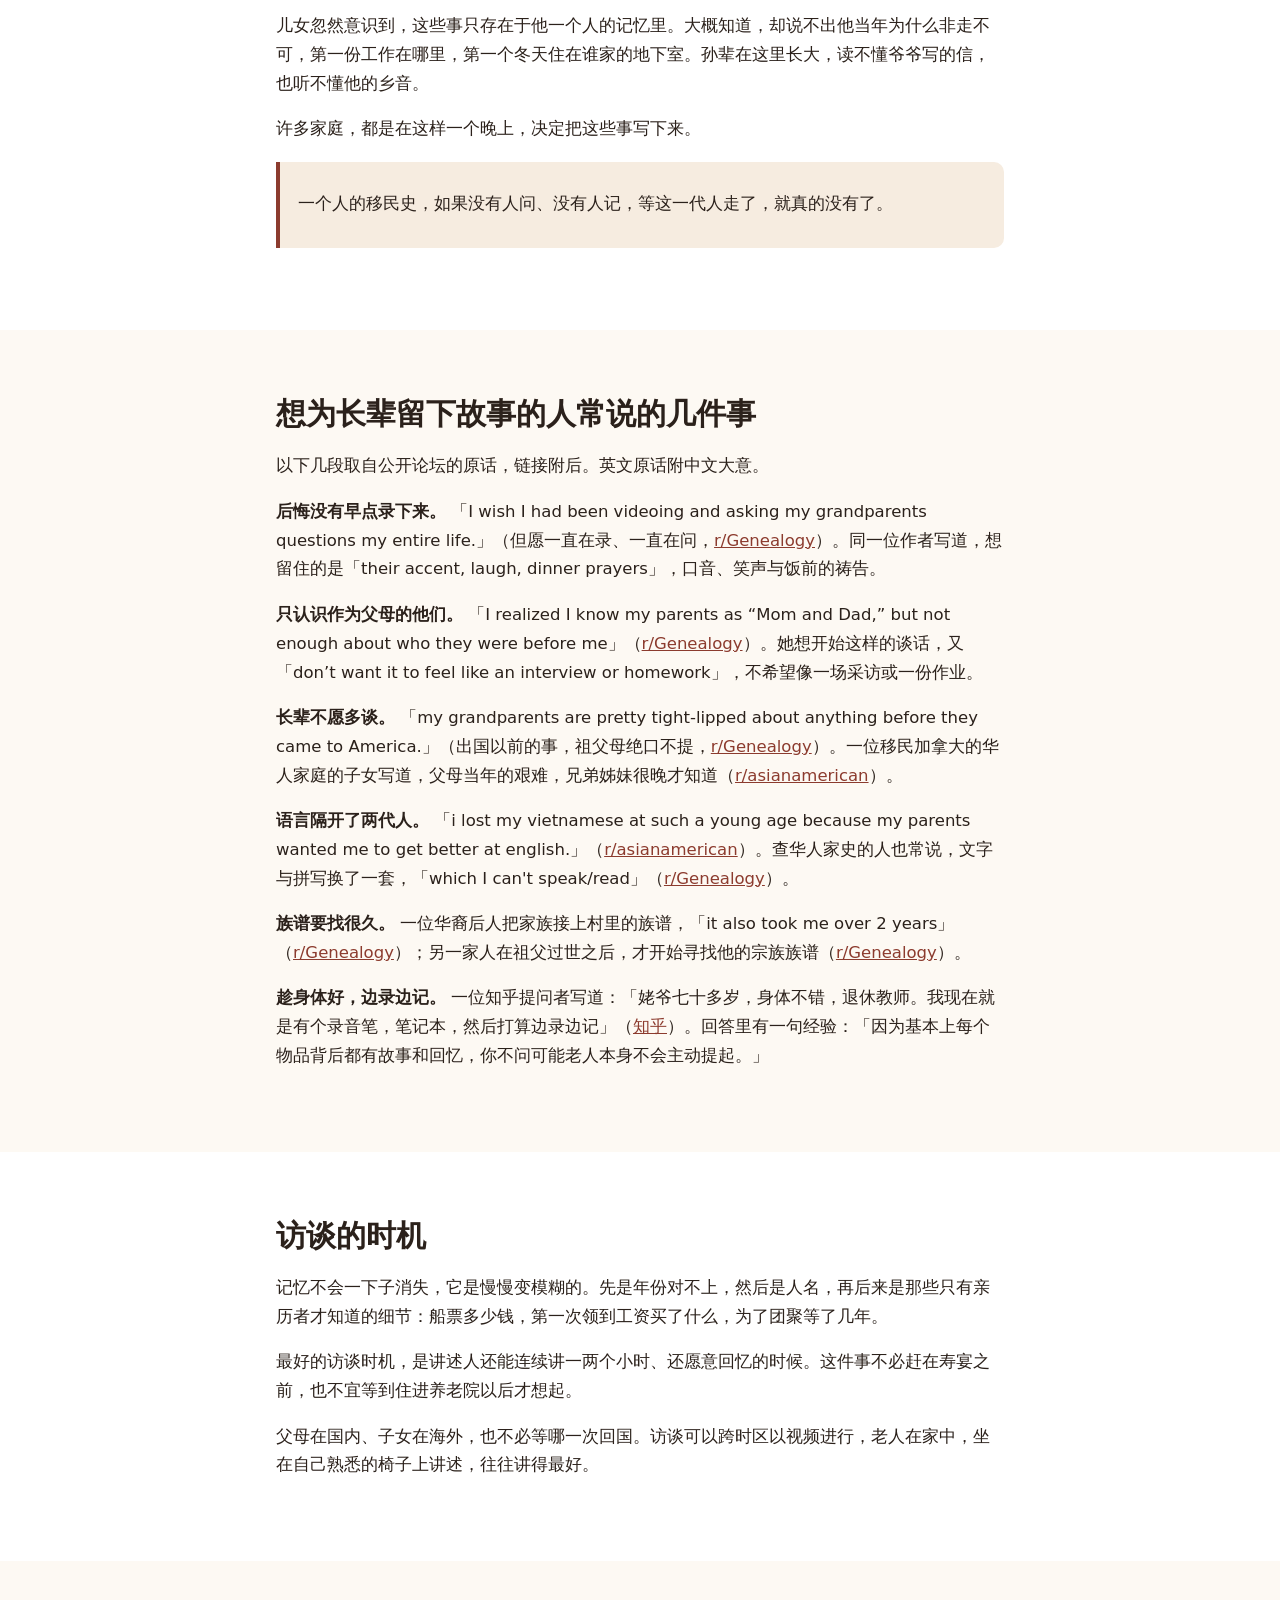
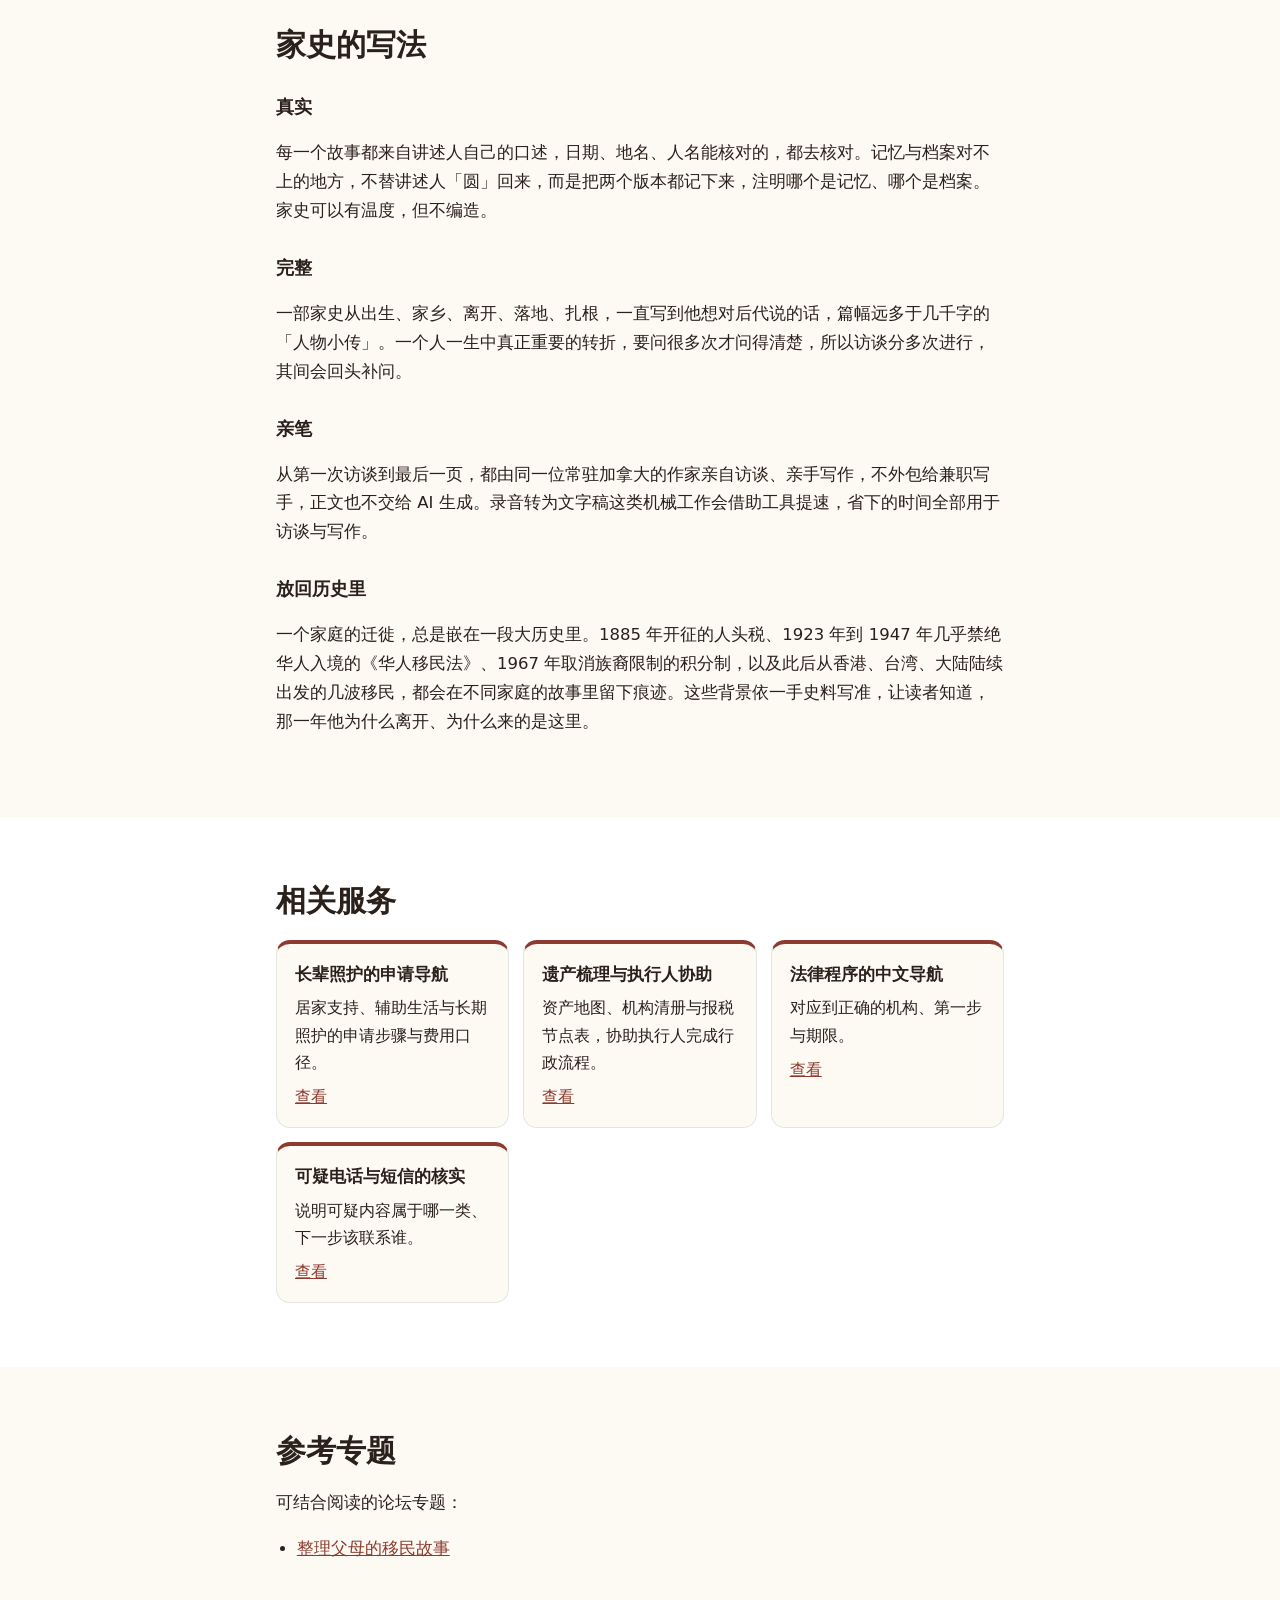
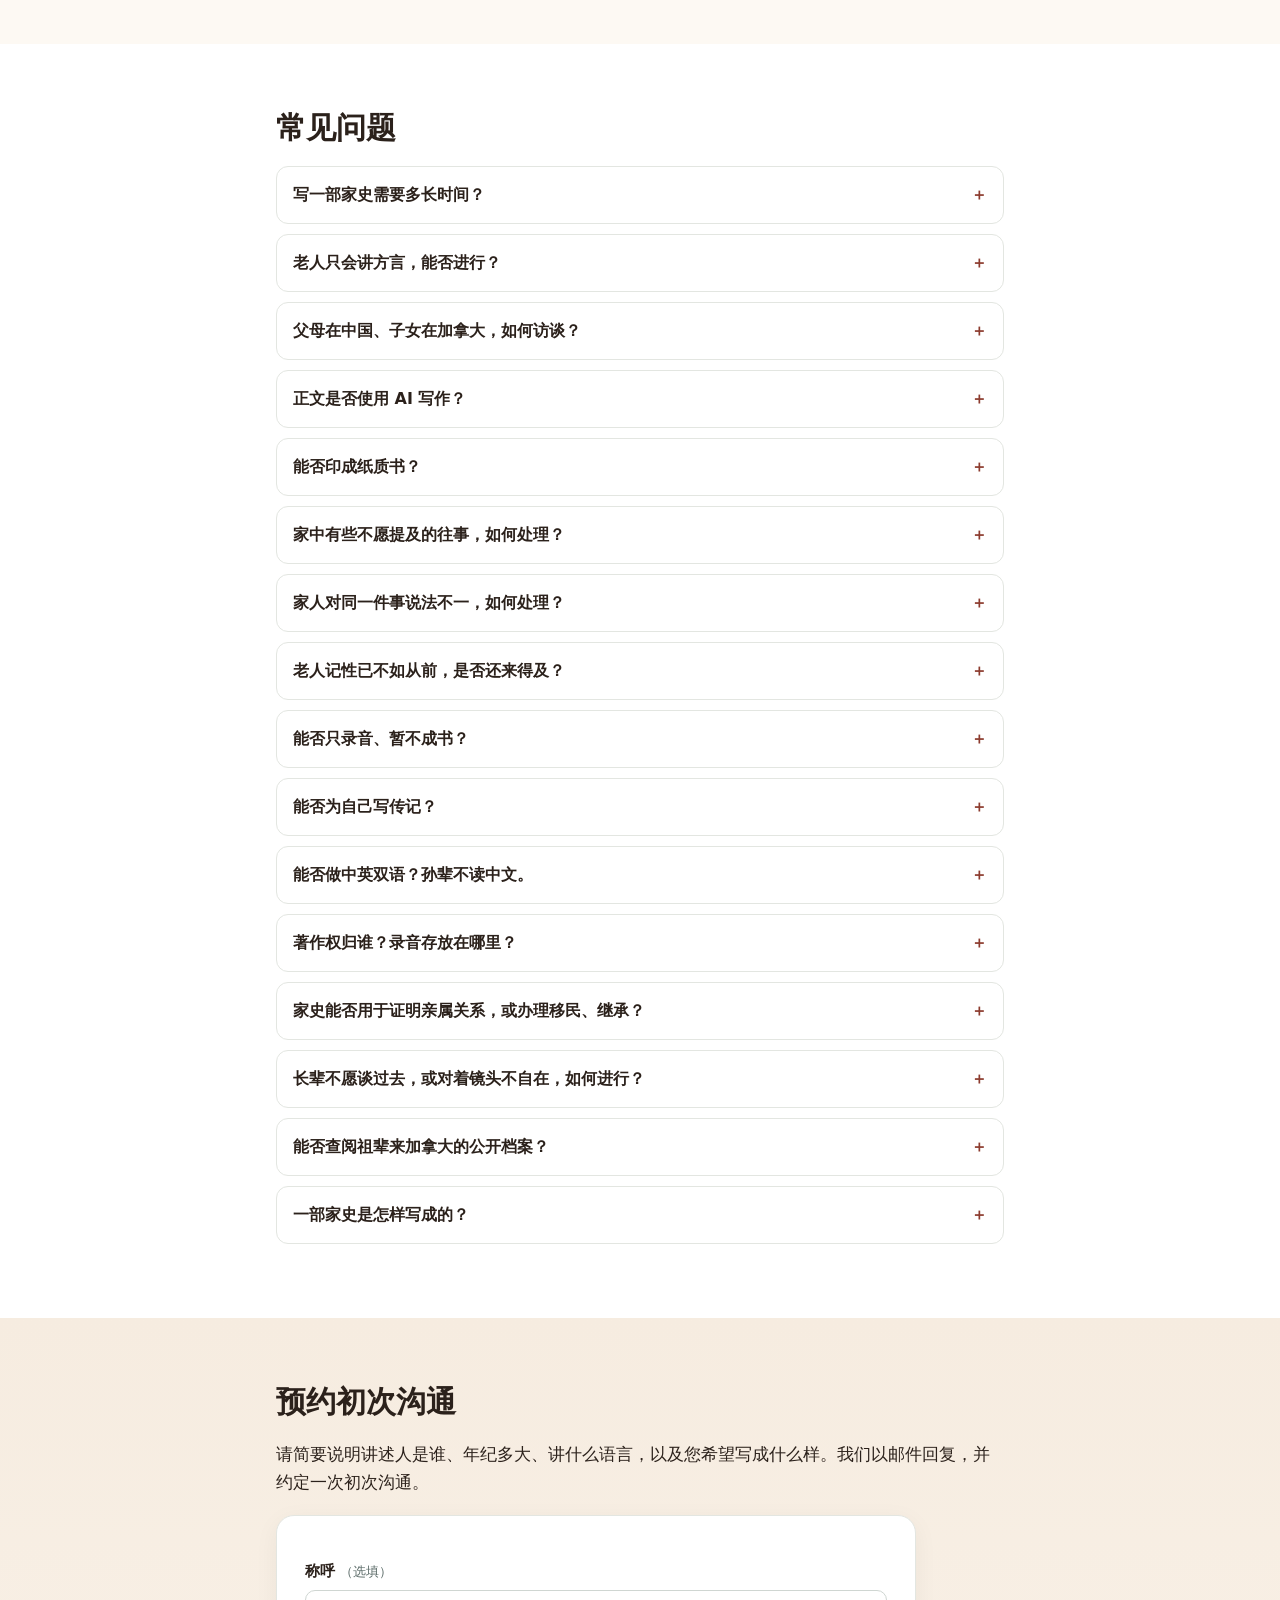
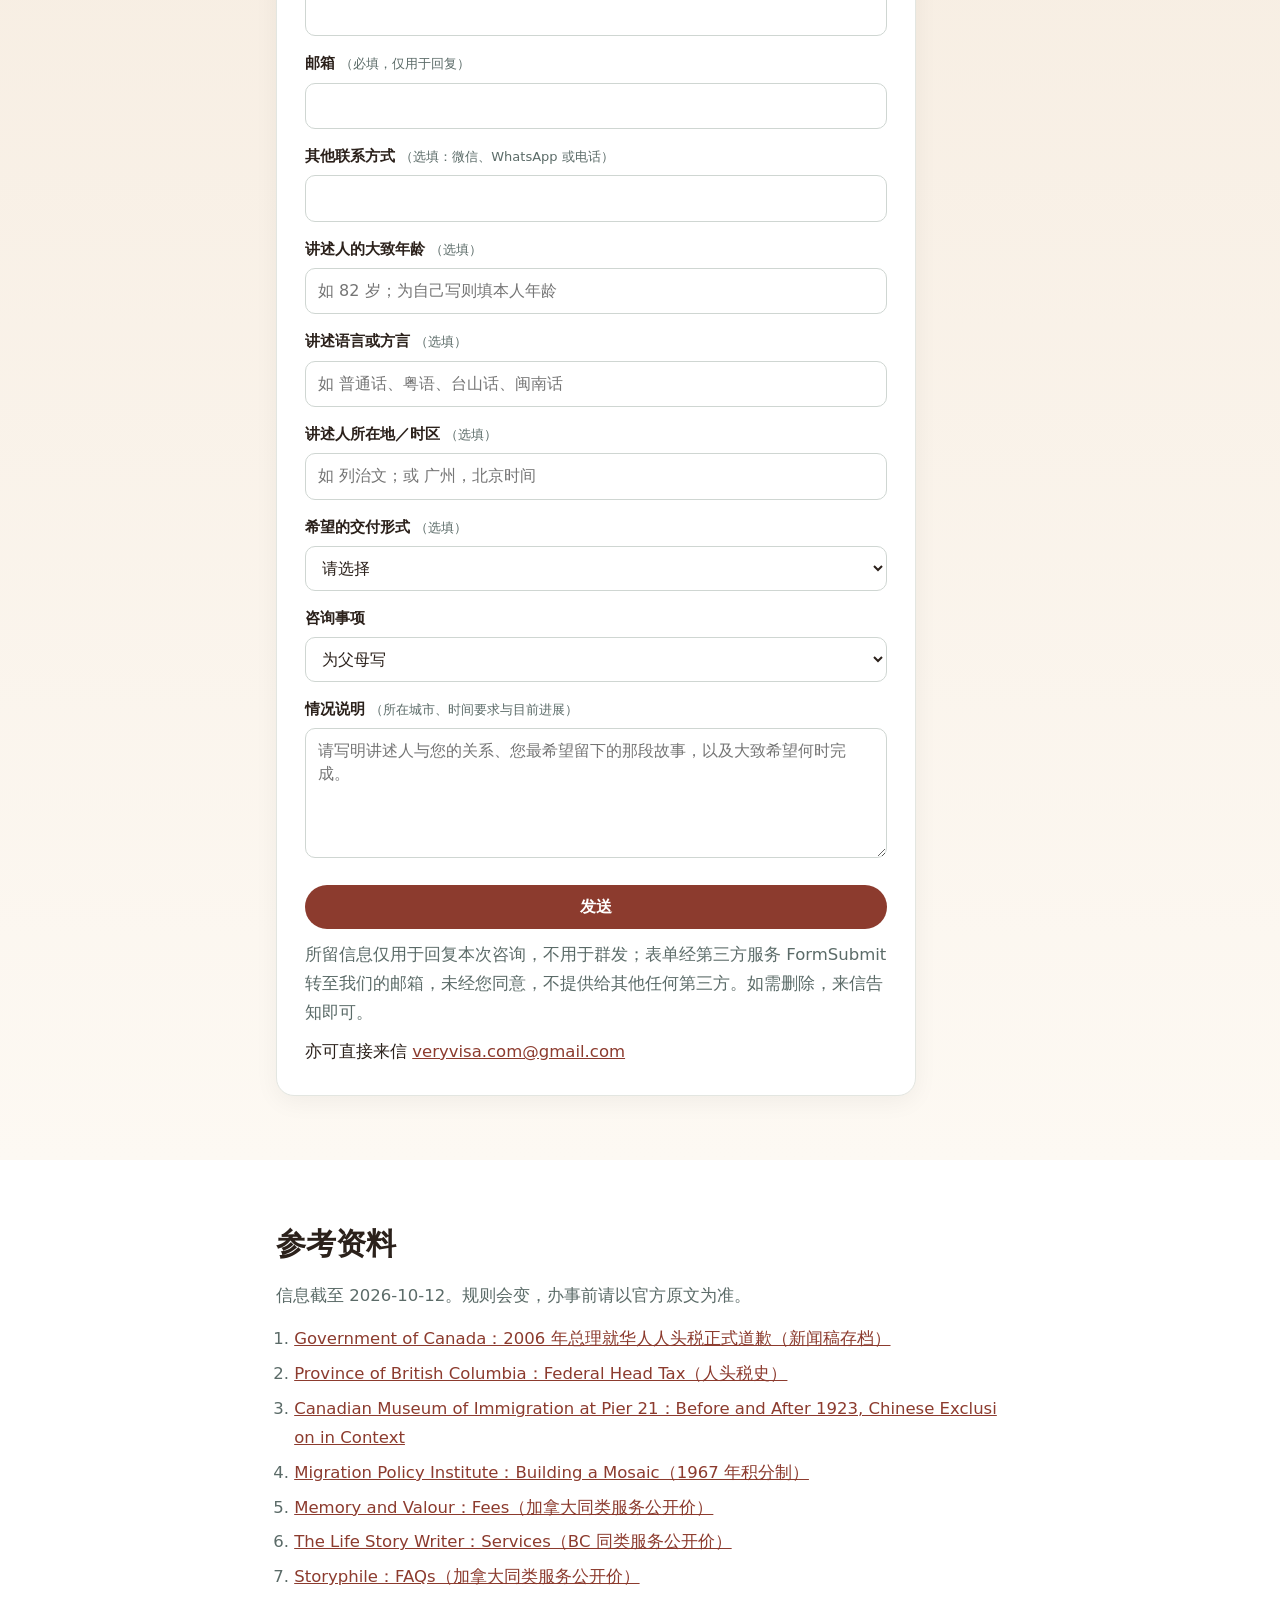
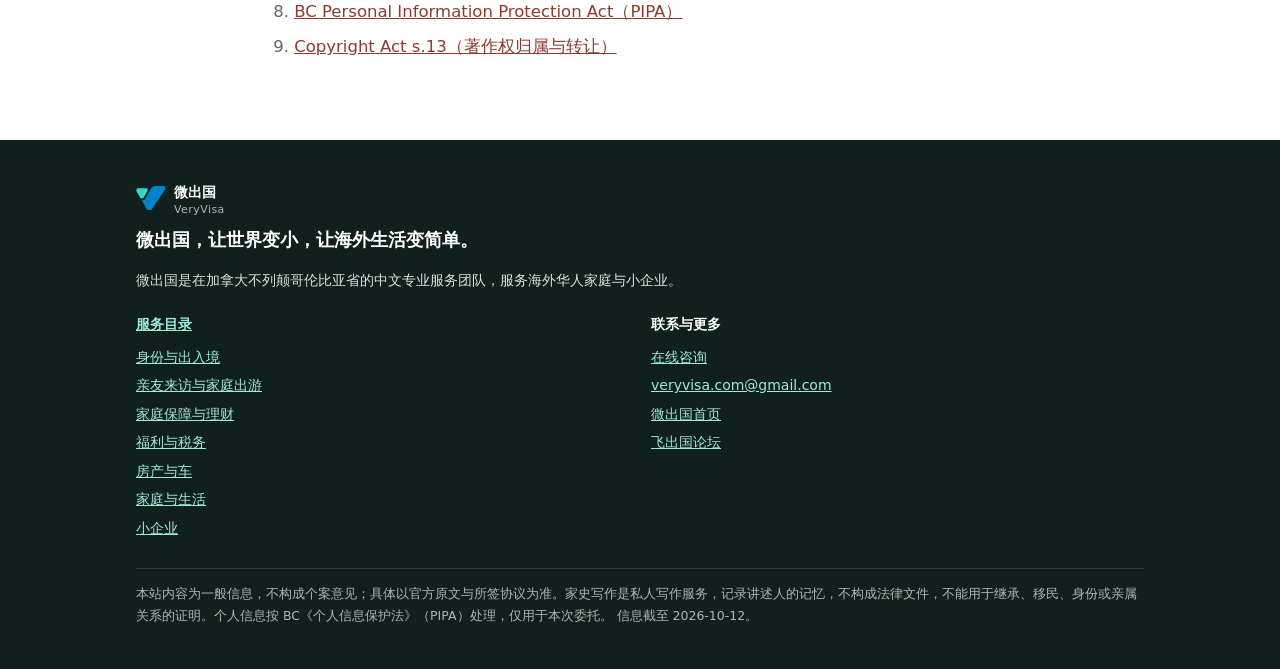
==== commit 30ac1a92: "publish chinese-family-history-writing 2026-10-12 00:44" ====
--- a/index.html
+++ b/index.html
@@ -263,7 +263,7 @@
 <h3>不做</h3>
 <ul><li>不编造情节，不替讲述人「美化」他没有说过的事。</li><li>不在家庭纠纷中站队。</li><li>家史不是法律文件，不能用于证明继承、移民、亲属关系或身份。</li><li>报纸、书籍、影楼作品的翻拍照片，须由您确认有权使用，我们不代为判断版权。</li><li>不印刷装订纸书。</li></ul></div>
 </div></section><section class="sec" id="story"><div class="wrap narrow"><h2>一个常见的情形</h2>
-<p>周日晚上的视频电话，八十四岁的父亲又讲起那一年：他揣着两百美元、一只帆布箱，在温哥华机场排了很久的队，出来时天已经黑了。这个故事，儿女听过很多遍，每一次细节都不太一样。上一次，他记不清是哪一年了，反过来问：「是八九年还是九零年？」</p>
+<p>（示意情形）周日晚上的视频电话，八十四岁的父亲又讲起那一年：他揣着两百美元、一只帆布箱，在温哥华机场排了很久的队，出来时天已经黑了。这个故事，儿女听过很多遍，每一次细节都不太一样。上一次，他记不清是哪一年了，反过来问：「是八九年还是九零年？」</p>
 <p>儿女忽然意识到，这些事只存在于他一个人的记忆里。大概知道，却说不出他当年为什么非走不可，第一份工作在哪里，第一个冬天住在谁家的地下室。孙辈在这里长大，读不懂爷爷写的信，也听不懂他的乡音。</p>
 <p>许多家庭，都是在这样一个晚上，决定把这些事写下来。</p>
 <blockquote><p>一个人的移民史，如果没有人问、没有人记，等这一代人走了，就真的没有了。</p></blockquote>
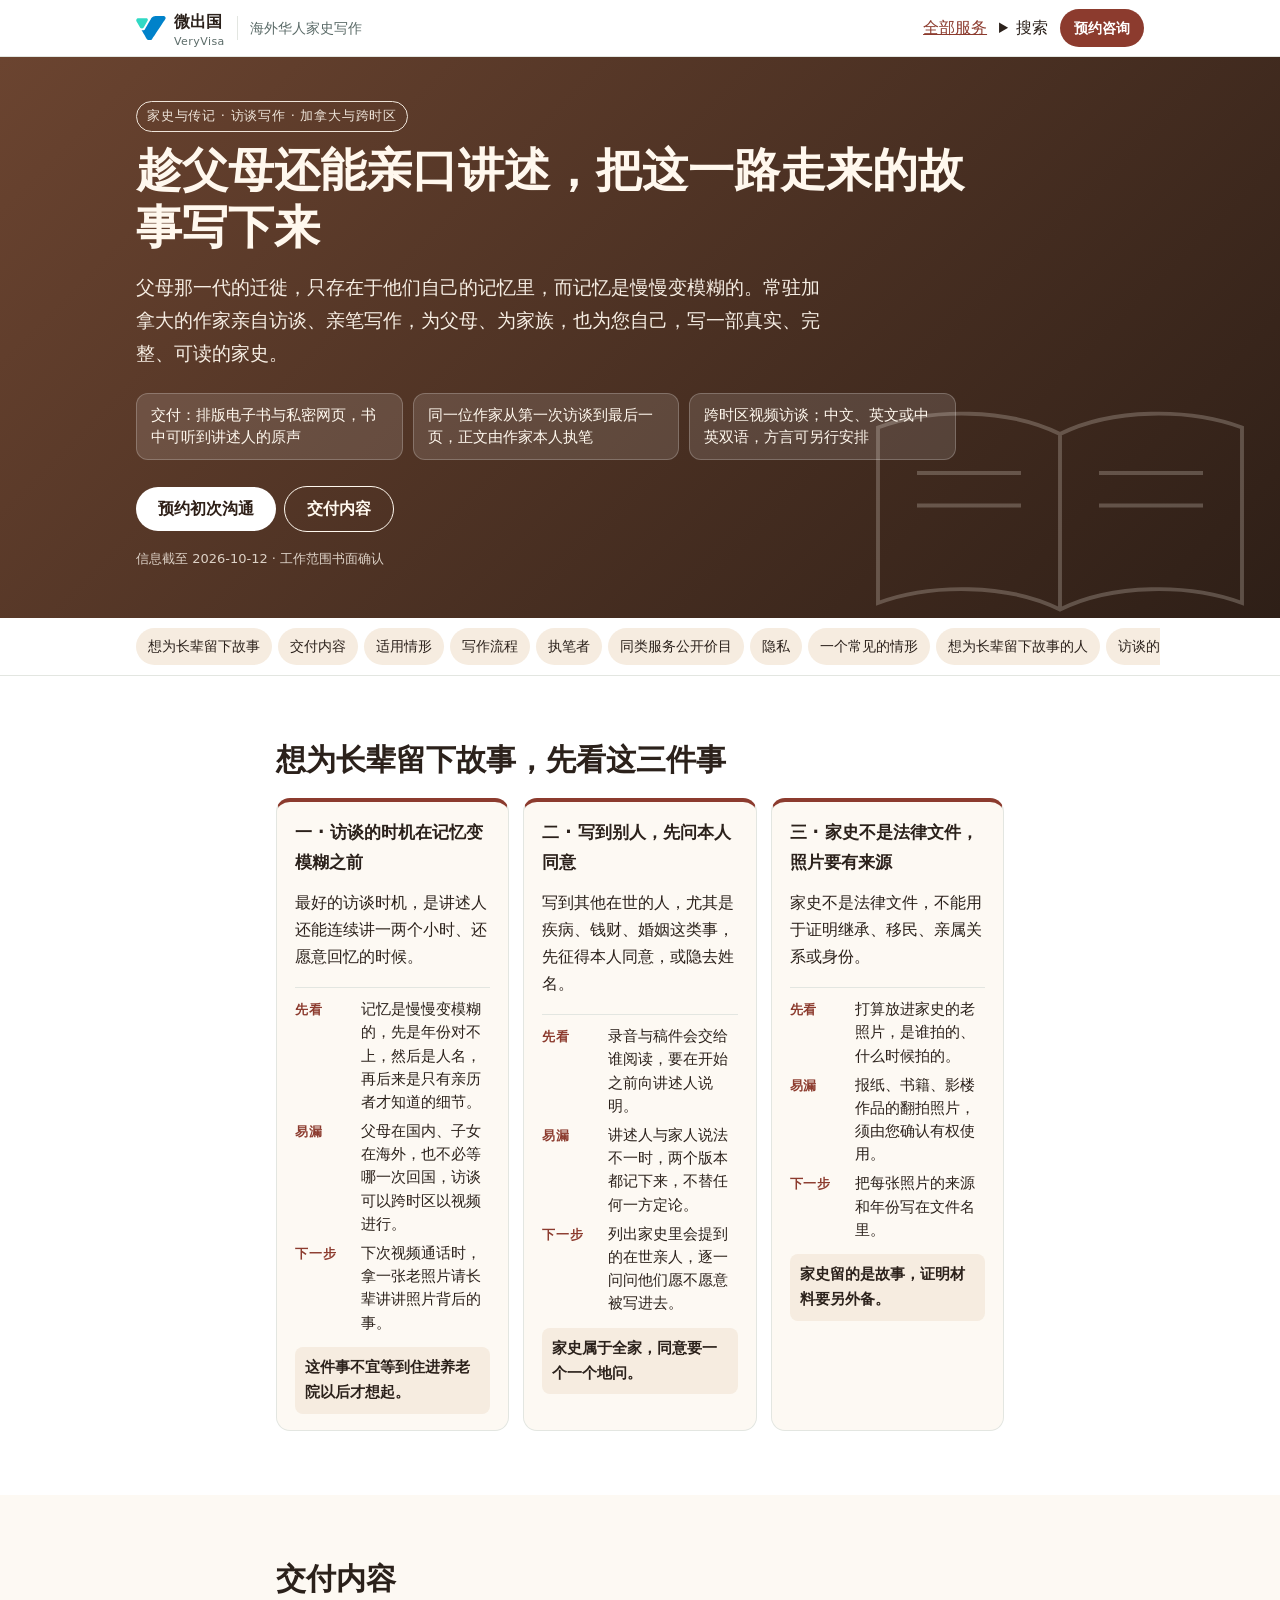
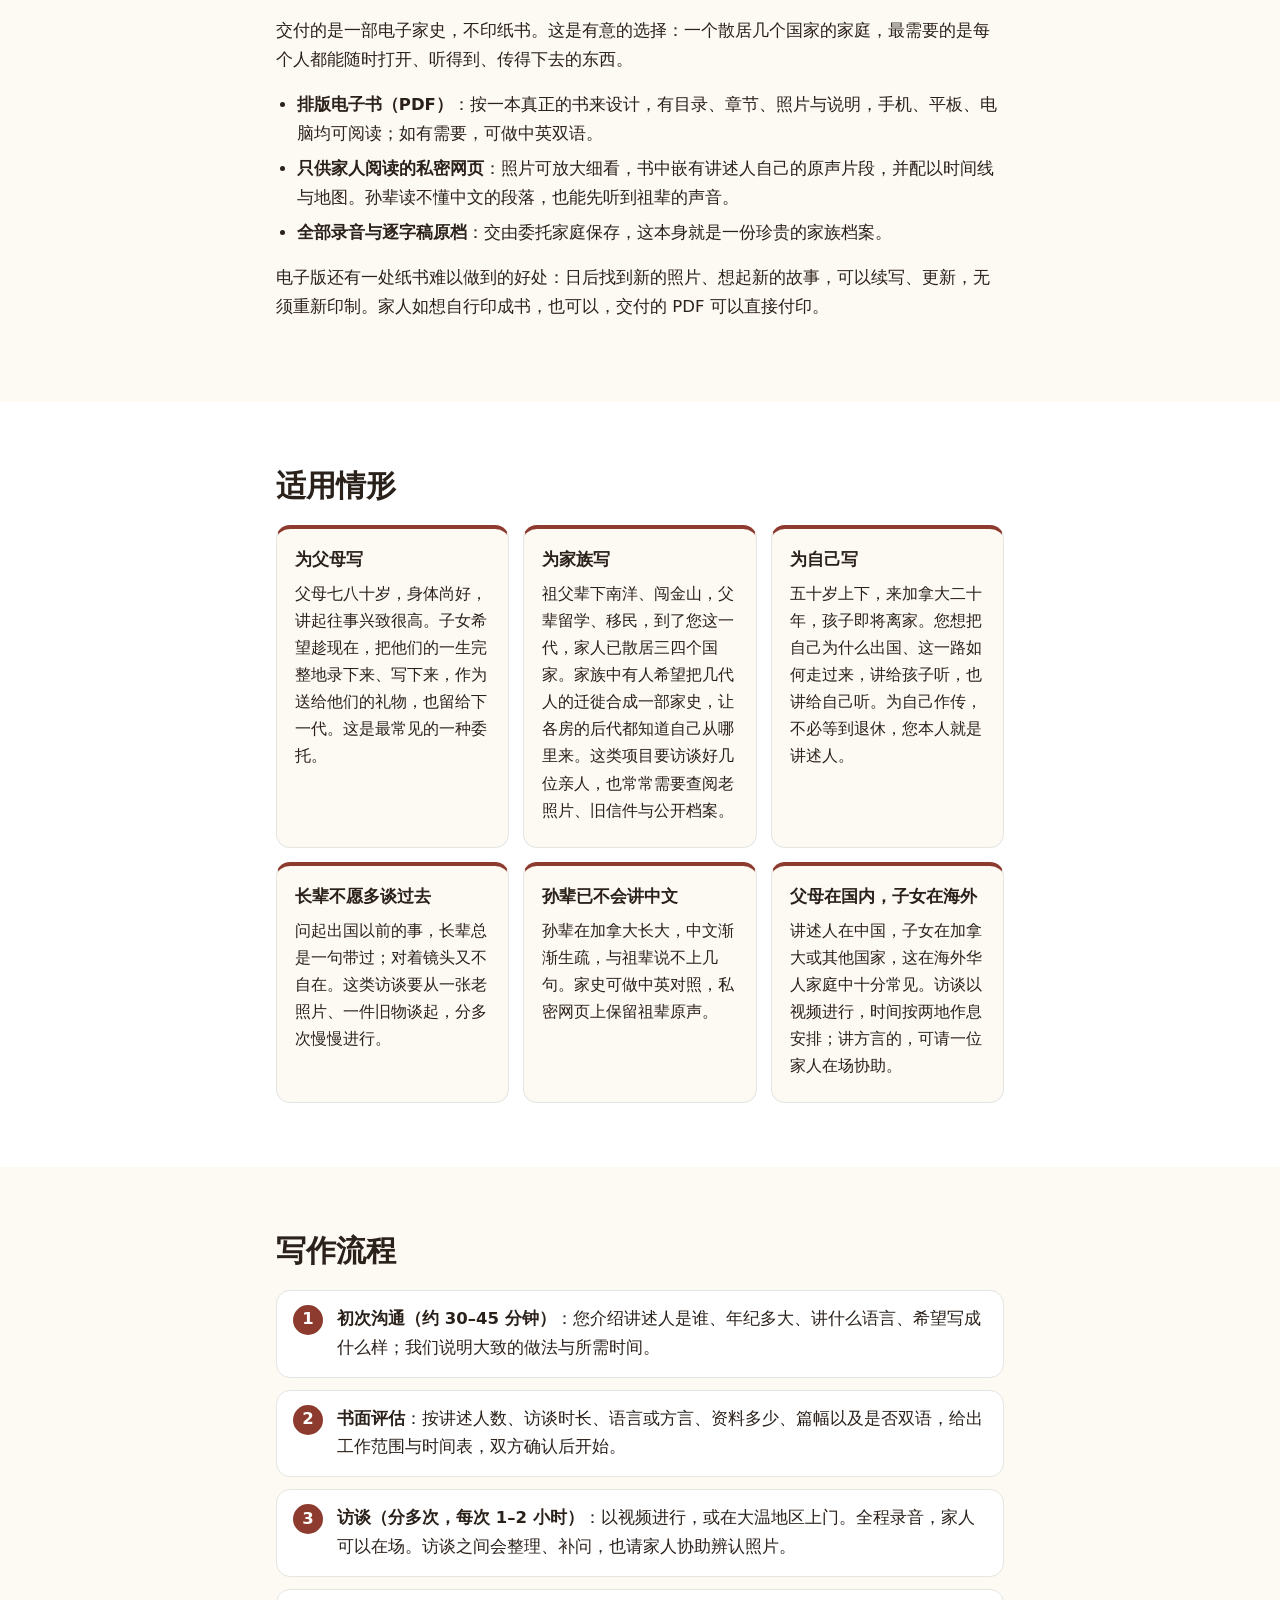
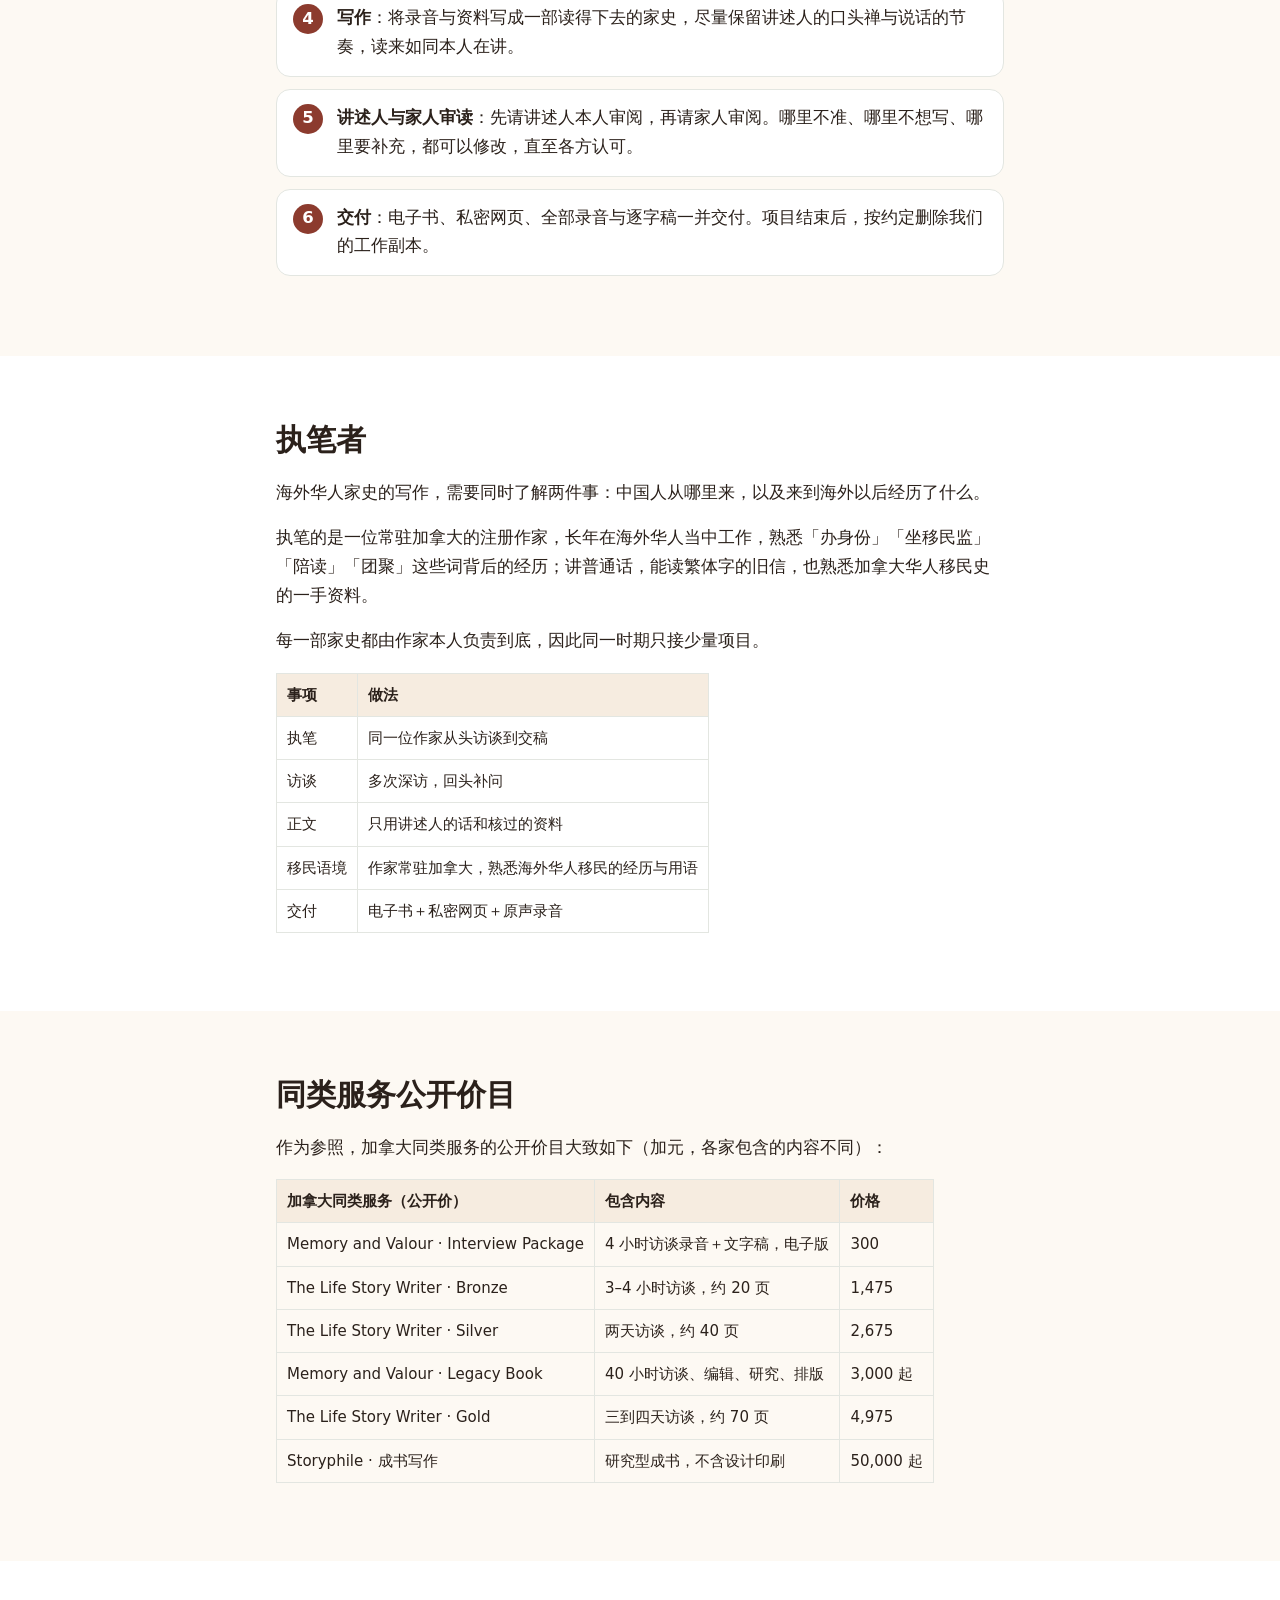
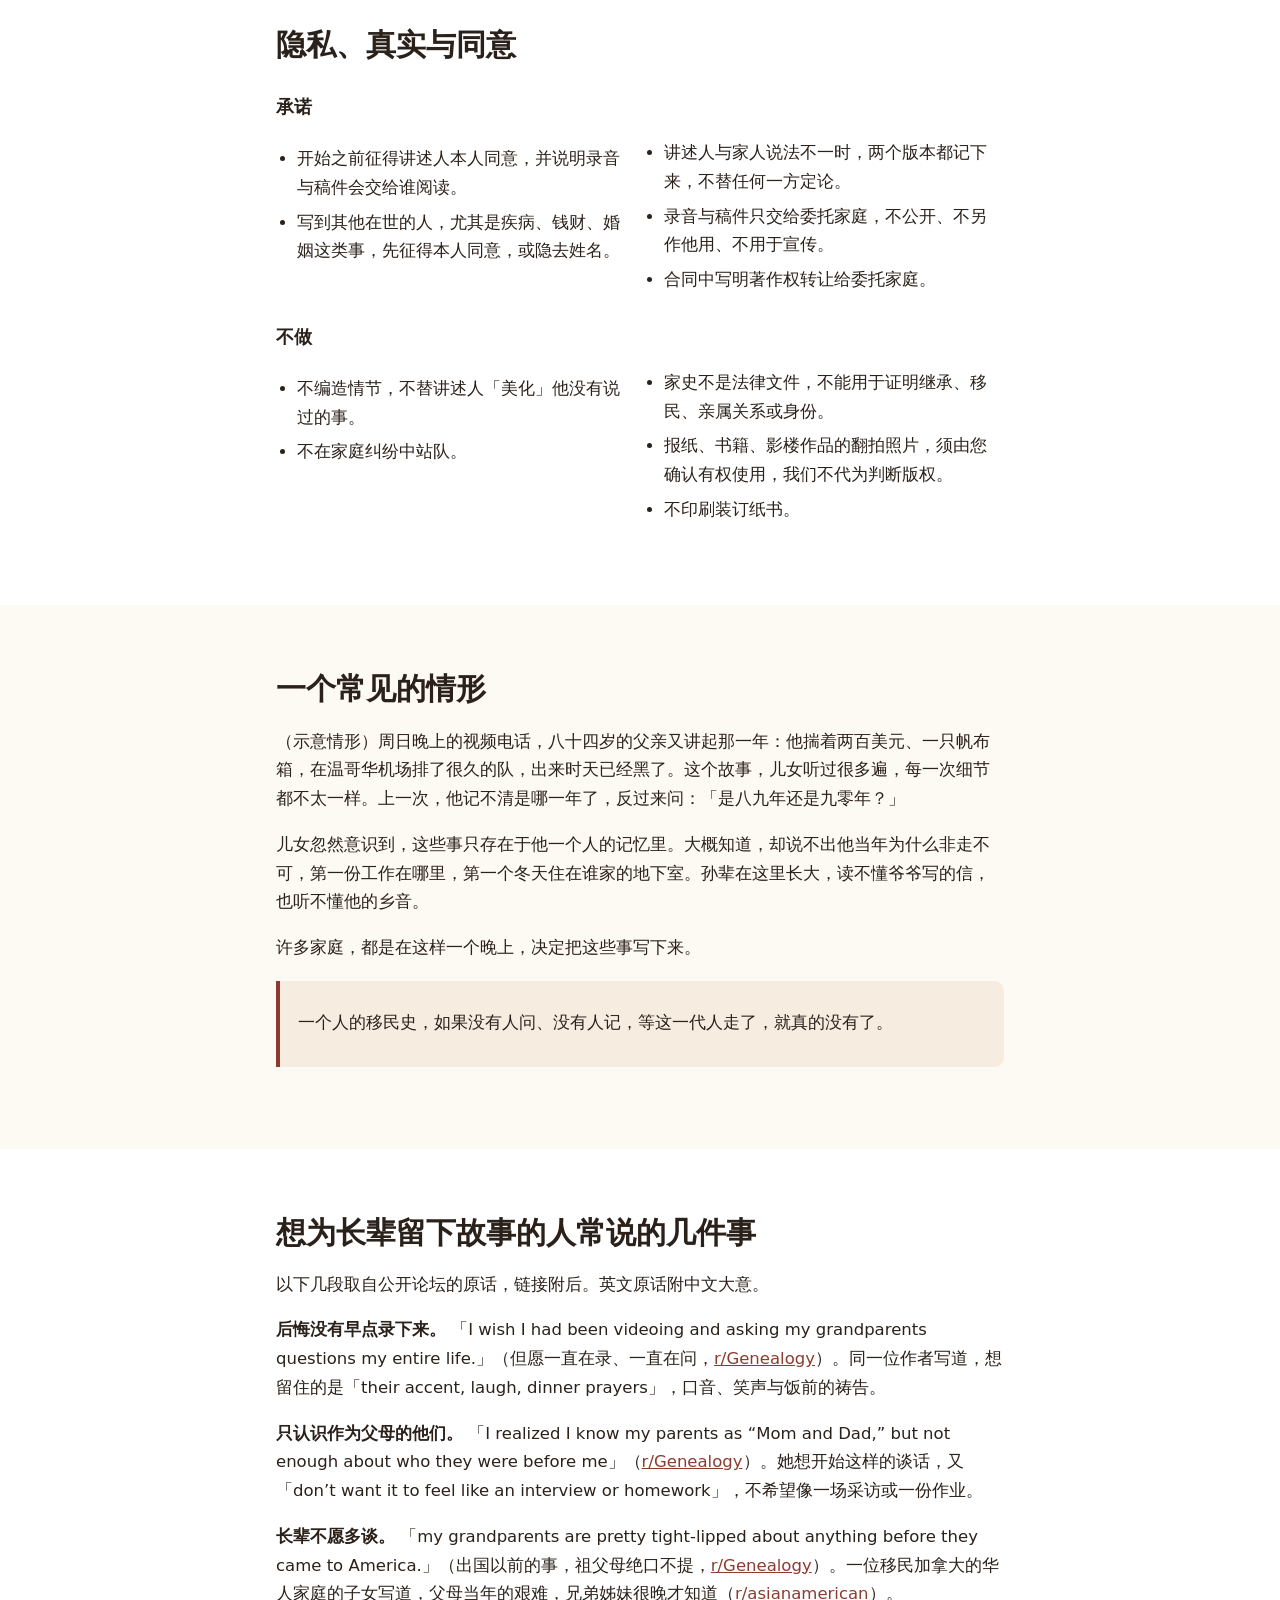
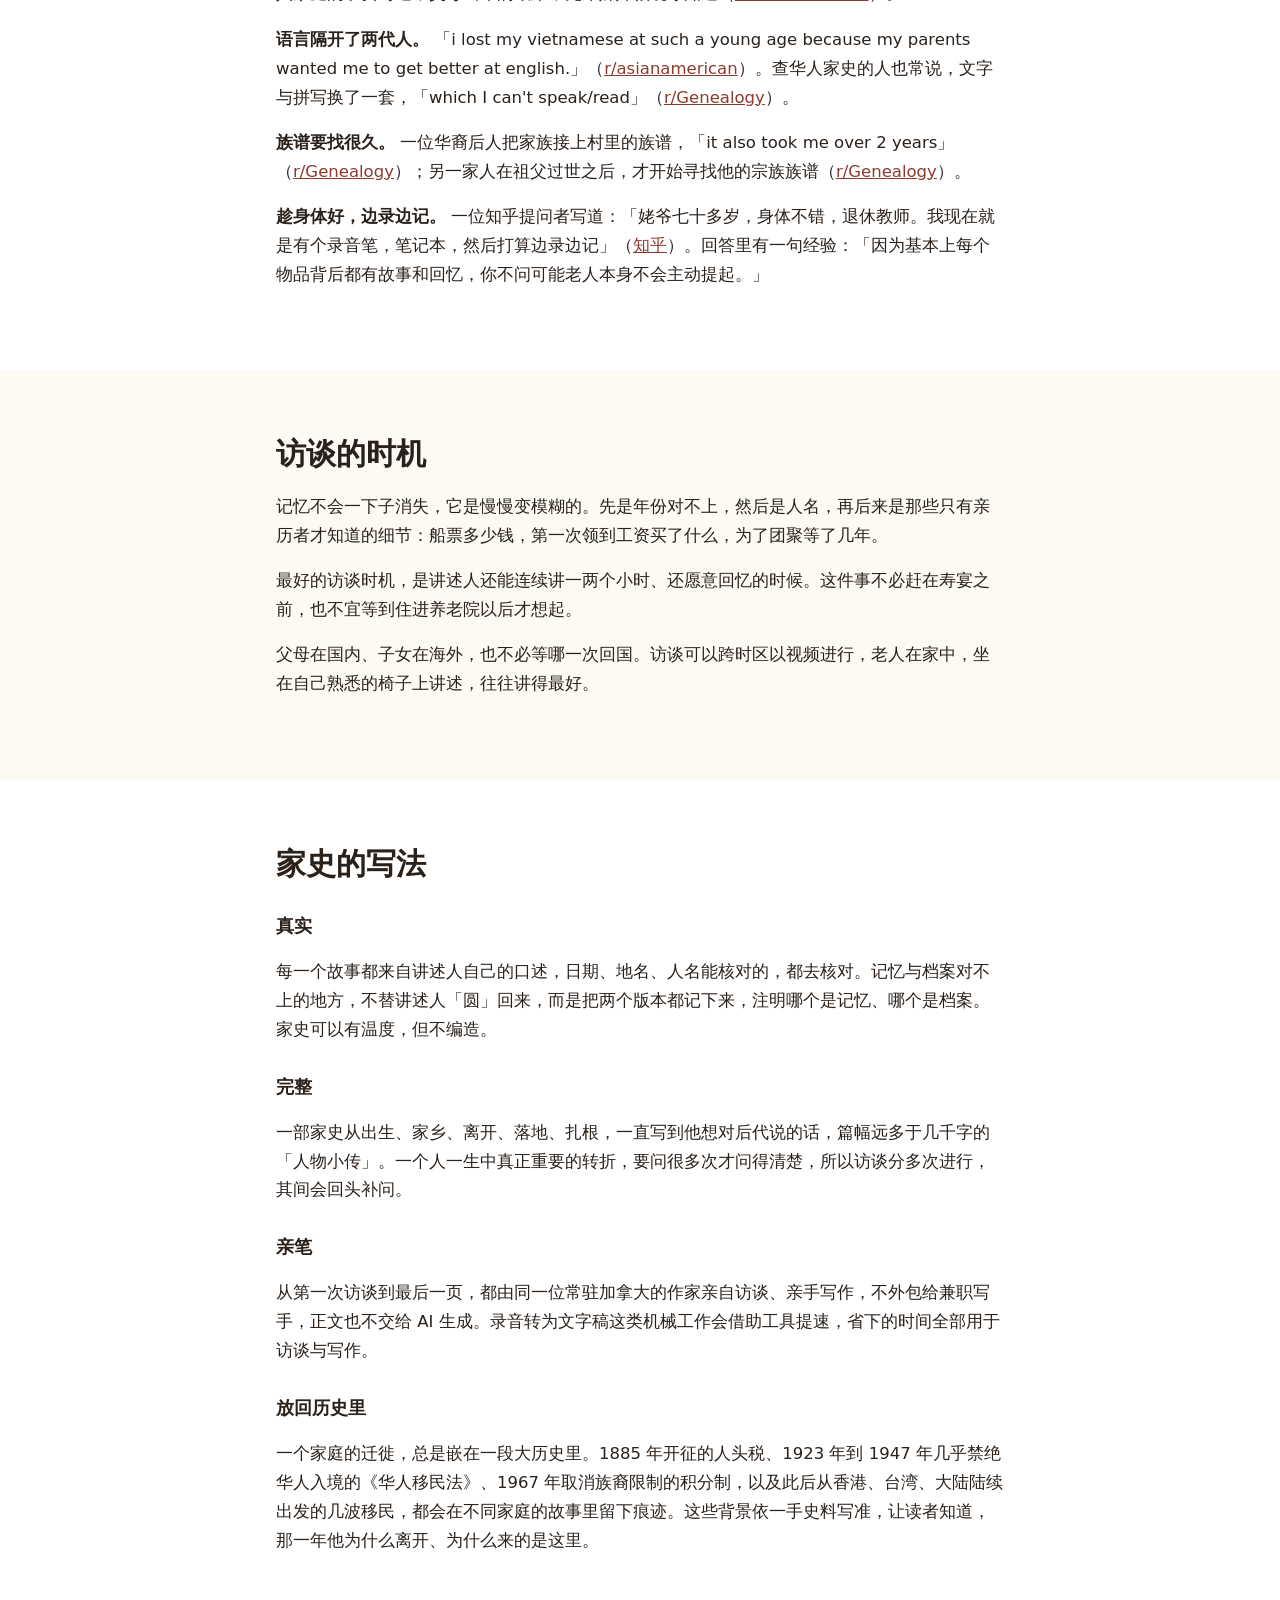
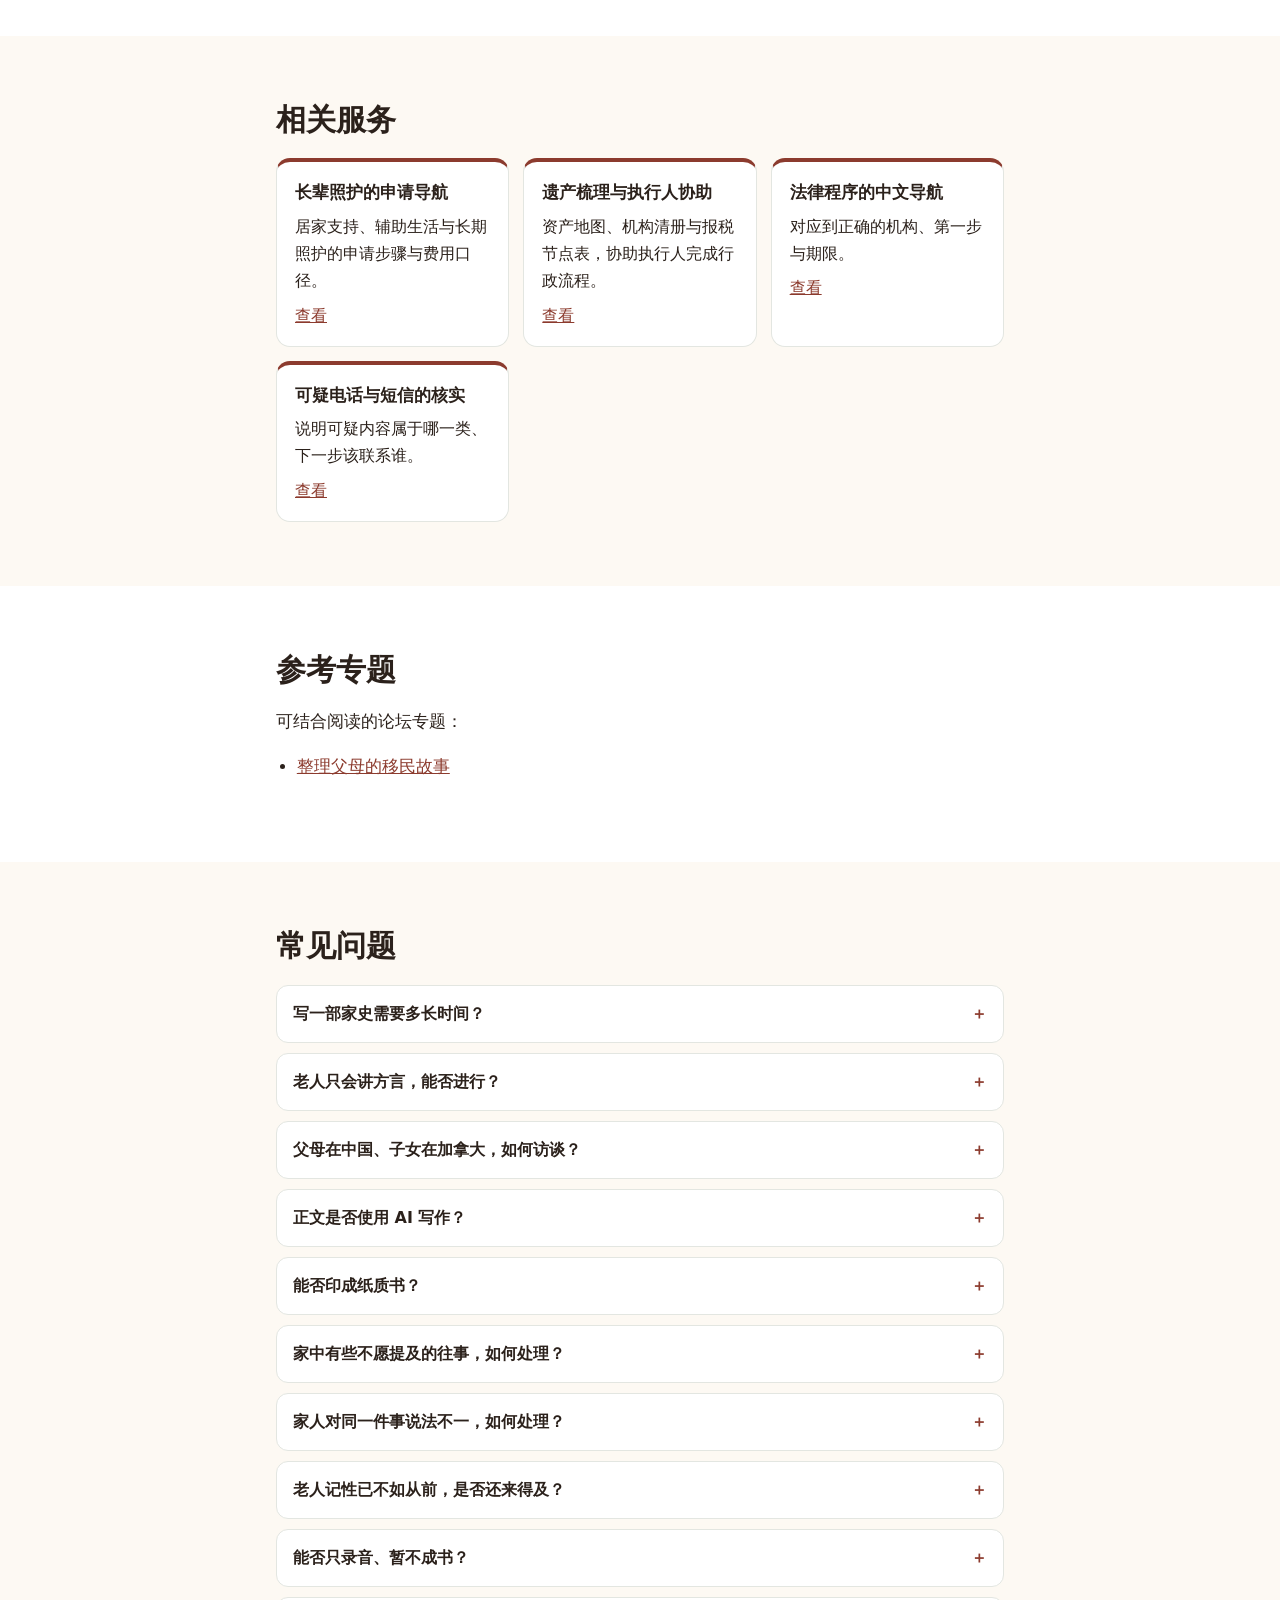
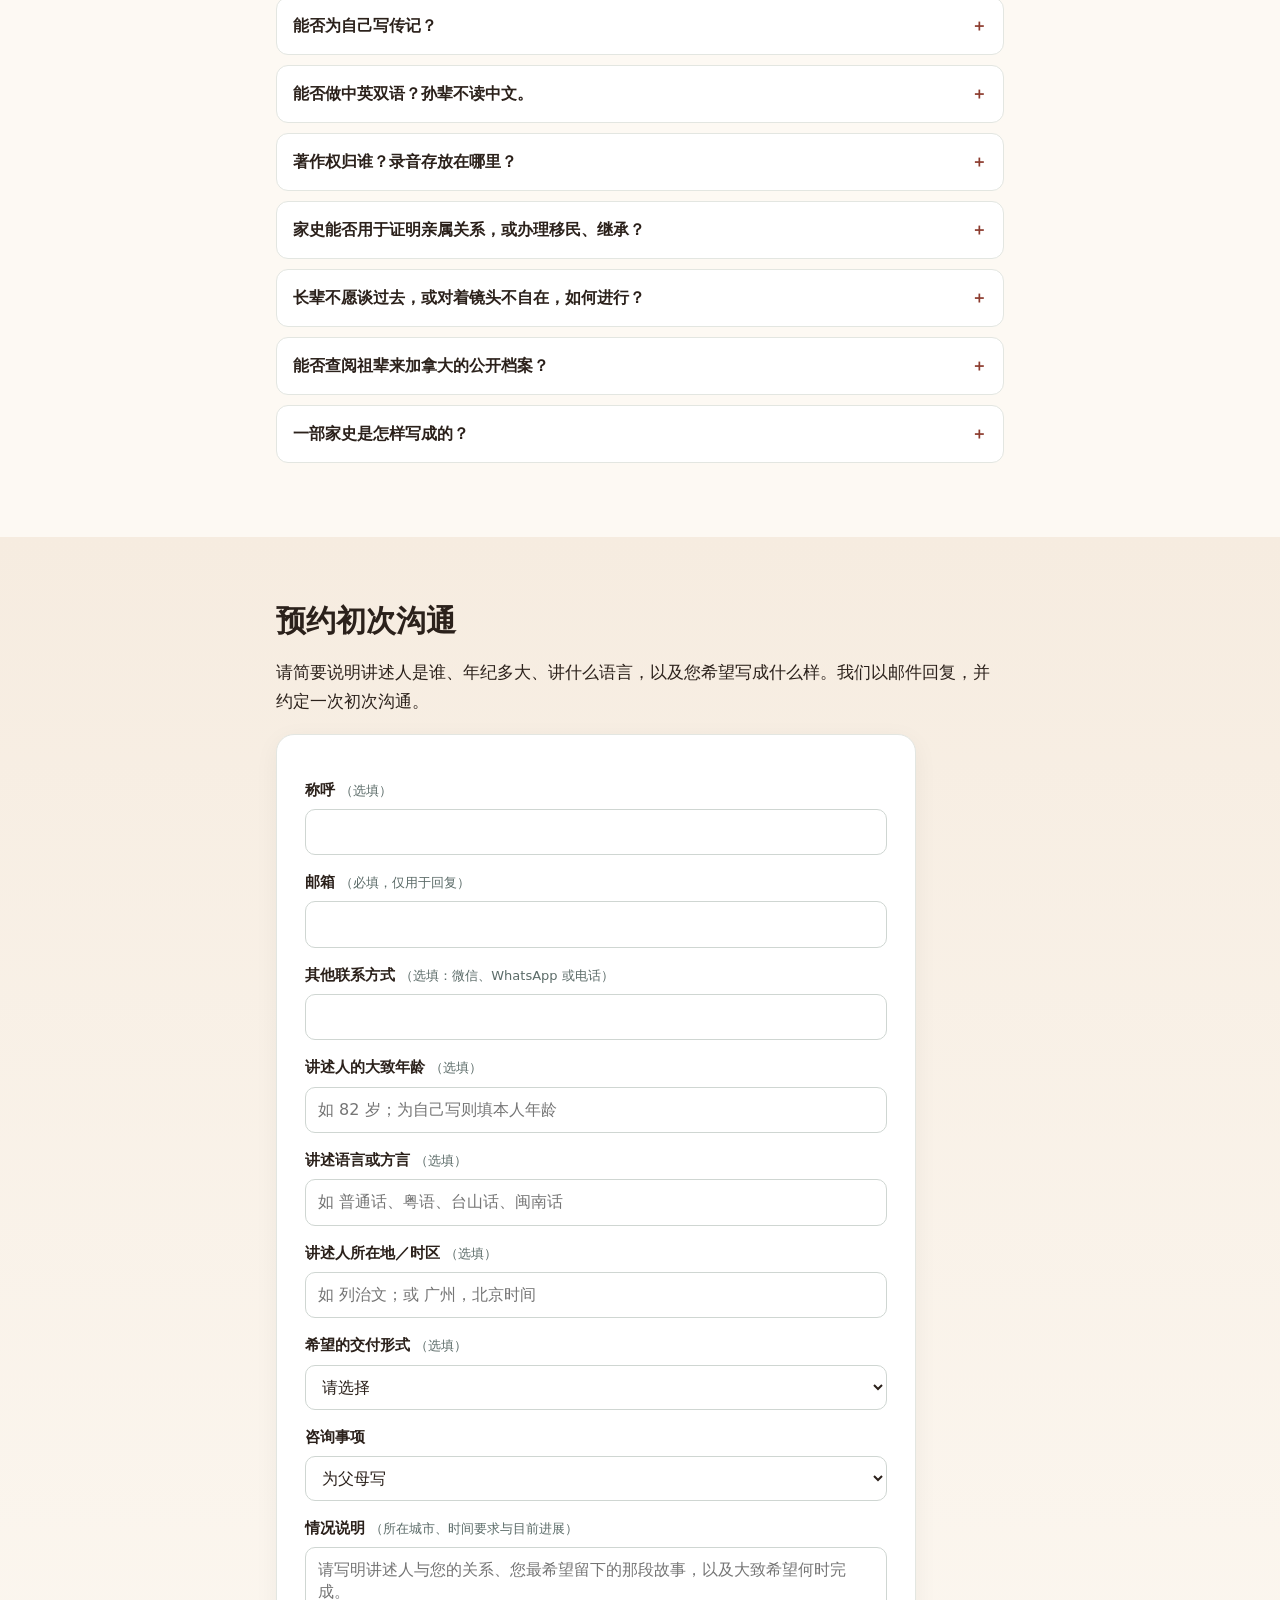
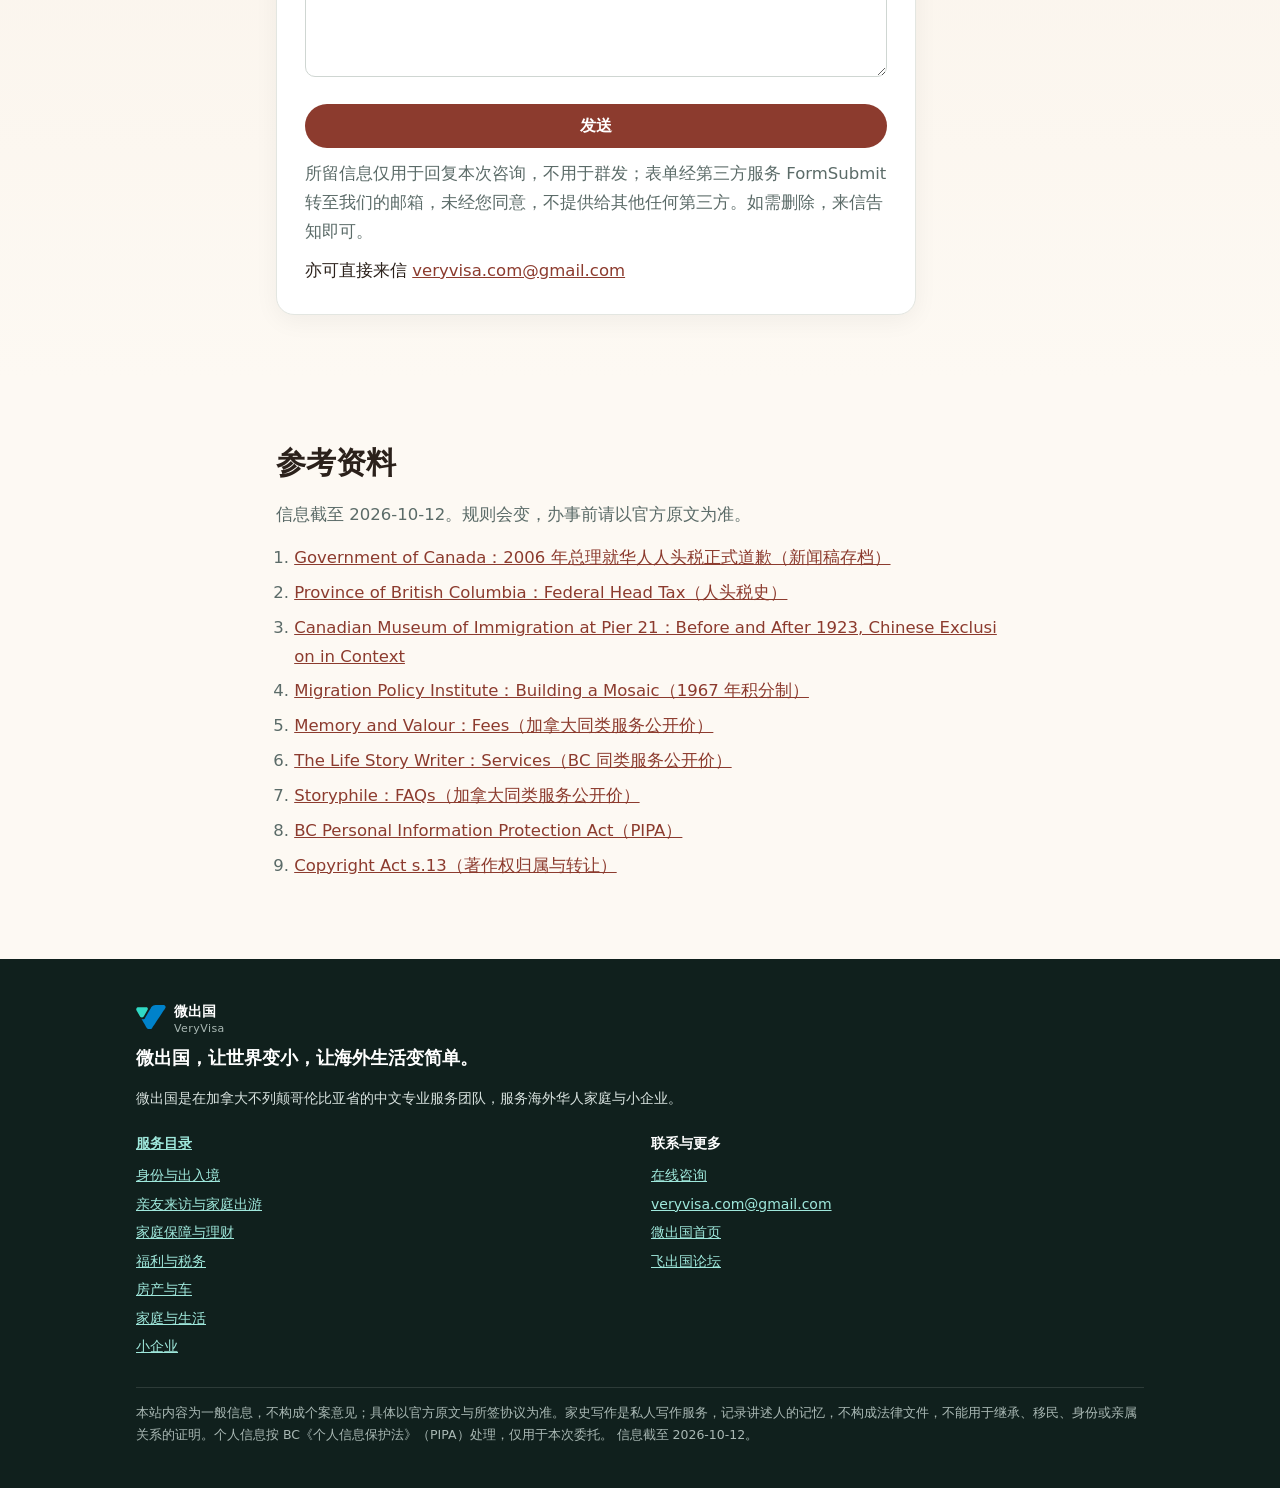
==== commit a1b288a2: "publish chinese-family-history-writing 2026-10-22 20:59" ====
--- a/index.html
+++ b/index.html
@@ -240,8 +240,10 @@
 <p class="asof">信息截至 2026-10-12 · 工作范围书面确认</p>
 </div></section>
 
-<nav class="toc" aria-label="本页目录"><div class="wrap"><a href="#deliver">交付内容</a><a href="#who">适用情形</a><a href="#how">写作流程</a><a href="#us">执笔者</a><a href="#market-prices">同类服务公开价目</a><a href="#privacy">隐私</a><a href="#story">一个常见的情形</a><a href="#asked">想为长辈留下故事的人</a><a href="#why">访谈的时机</a><a href="#what">家史的写法</a><a href="#faq">常见问题</a><a href="#contact">咨询</a></div></nav>
-<section class="sec" id="deliver"><div class="wrap narrow"><h2>交付内容</h2>
+<nav class="toc" aria-label="本页目录"><div class="wrap"><a href="#at-a-glance">想为长辈留下故事</a><a href="#deliver">交付内容</a><a href="#who">适用情形</a><a href="#how">写作流程</a><a href="#us">执笔者</a><a href="#market-prices">同类服务公开价目</a><a href="#privacy">隐私</a><a href="#story">一个常见的情形</a><a href="#asked">想为长辈留下故事的人</a><a href="#why">访谈的时机</a><a href="#what">家史的写法</a><a href="#faq">常见问题</a><a href="#contact">咨询</a></div></nav>
+<section class="sec" id="at-a-glance"><div class="wrap narrow"><h2>想为长辈留下故事，先看这三件事</h2>
+<div class="cards kcards"><article class="card kcard" id="card-interview-timing"><h3>一 · 访谈的时机在记忆变模糊之前</h3><div class="kc-body"><p>最好的访谈时机，是讲述人还能连续讲一两个小时、还愿意回忆的时候。</p></div><dl class="kc-guide"><div><dt>先看</dt><dd>记忆是慢慢变模糊的，先是年份对不上，然后是人名，再后来是只有亲历者才知道的细节。</dd></div><div><dt>易漏</dt><dd>父母在国内、子女在海外，也不必等哪一次回国，访谈可以跨时区以视频进行。</dd></div><div><dt>下一步</dt><dd>下次视频通话时，拿一张老照片请长辈讲讲照片背后的事。</dd></div></dl><p class="kc-take">这件事不宜等到住进养老院以后才想起。</p></article><article class="card kcard" id="card-consent"><h3>二 · 写到别人，先问本人同意</h3><div class="kc-body"><p>写到其他在世的人，尤其是疾病、钱财、婚姻这类事，先征得本人同意，或隐去姓名。</p></div><dl class="kc-guide"><div><dt>先看</dt><dd>录音与稿件会交给谁阅读，要在开始之前向讲述人说明。</dd></div><div><dt>易漏</dt><dd>讲述人与家人说法不一时，两个版本都记下来，不替任何一方定论。</dd></div><div><dt>下一步</dt><dd>列出家史里会提到的在世亲人，逐一问问他们愿不愿意被写进去。</dd></div></dl><p class="kc-take">家史属于全家，同意要一个一个地问。</p></article><article class="card kcard" id="card-not-legal"><h3>三 · 家史不是法律文件，照片要有来源</h3><div class="kc-body"><p>家史不是法律文件，不能用于证明继承、移民、亲属关系或身份。</p></div><dl class="kc-guide"><div><dt>先看</dt><dd>打算放进家史的老照片，是谁拍的、什么时候拍的。</dd></div><div><dt>易漏</dt><dd>报纸、书籍、影楼作品的翻拍照片，须由您确认有权使用。</dd></div><div><dt>下一步</dt><dd>把每张照片的来源和年份写在文件名里。</dd></div></dl><p class="kc-take">家史留的是故事，证明材料要另外备。</p></article></div>
+</div></section><section class="sec" id="deliver"><div class="wrap narrow"><h2>交付内容</h2>
 <p>交付的是一部电子家史，不印纸书。这是有意的选择：一个散居几个国家的家庭，最需要的是每个人都能随时打开、听得到、传得下去的东西。</p>
 <ul><li><strong>排版电子书（PDF）</strong>：按一本真正的书来设计，有目录、章节、照片与说明，手机、平板、电脑均可阅读；如有需要，可做中英双语。</li><li><strong>只供家人阅读的私密网页</strong>：照片可放大细看，书中嵌有讲述人自己的原声片段，并配以时间线与地图。孙辈读不懂中文的段落，也能先听到祖辈的声音。</li><li><strong>全部录音与逐字稿原档</strong>：交由委托家庭保存，这本身就是一份珍贵的家族档案。</li></ul>
 <p>电子版还有一处纸书难以做到的好处：日后找到新的照片、想起新的故事，可以续写、更新，无须重新印制。家人如想自行印成书，也可以，交付的 PDF 可以直接付印。</p>
--- a/assets/site.css
+++ b/assets/site.css
@@ -59,6 +59,15 @@
 .sec:nth-of-type(even) .card{background:var(--bg)}
 .card h3{margin:0 0 6px;font-size:17px}
 .card p,.card li{font-size:15.5px;margin:6px 0}
+.kcards{counter-reset:none}
+.kcard{display:flex;flex-direction:column;gap:2px;scroll-margin-top:80px}
+.kcard .kc-no{margin:0;font-size:12px;letter-spacing:.18em;color:var(--accent);font-weight:700}
+.kcard .kc-body p{margin:4px 0 8px}
+.kc-guide{margin:6px 0 0;padding:10px 0 0;border-top:1px solid var(--line);display:grid;gap:6px}
+.kc-guide div{display:grid;grid-template-columns:3.6em 1fr;gap:8px;align-items:baseline}
+.kc-guide dt{font-size:12.5px;font-weight:700;color:var(--accent);letter-spacing:.06em}
+.kc-guide dd{margin:0;font-size:14.5px;line-height:1.6}
+.kc-take{margin:10px 0 0!important;padding:8px 10px;background:var(--soft);border-radius:8px;font-size:14.5px!important;font-weight:600}
 .steps{list-style:none;counter-reset:s;padding:0!important;display:grid;gap:12px}
 .steps li{counter-increment:s;position:relative;background:var(--card);border:1px solid var(--line);border-radius:var(--radius);padding:14px 16px 14px 60px;margin:0}
 .steps li::before{content:counter(s);position:absolute;left:16px;top:14px;width:30px;height:30px;border-radius:50%;background:var(--accent);color:var(--accent-ink);font-weight:700;display:flex;align-items:center;justify-content:center}
